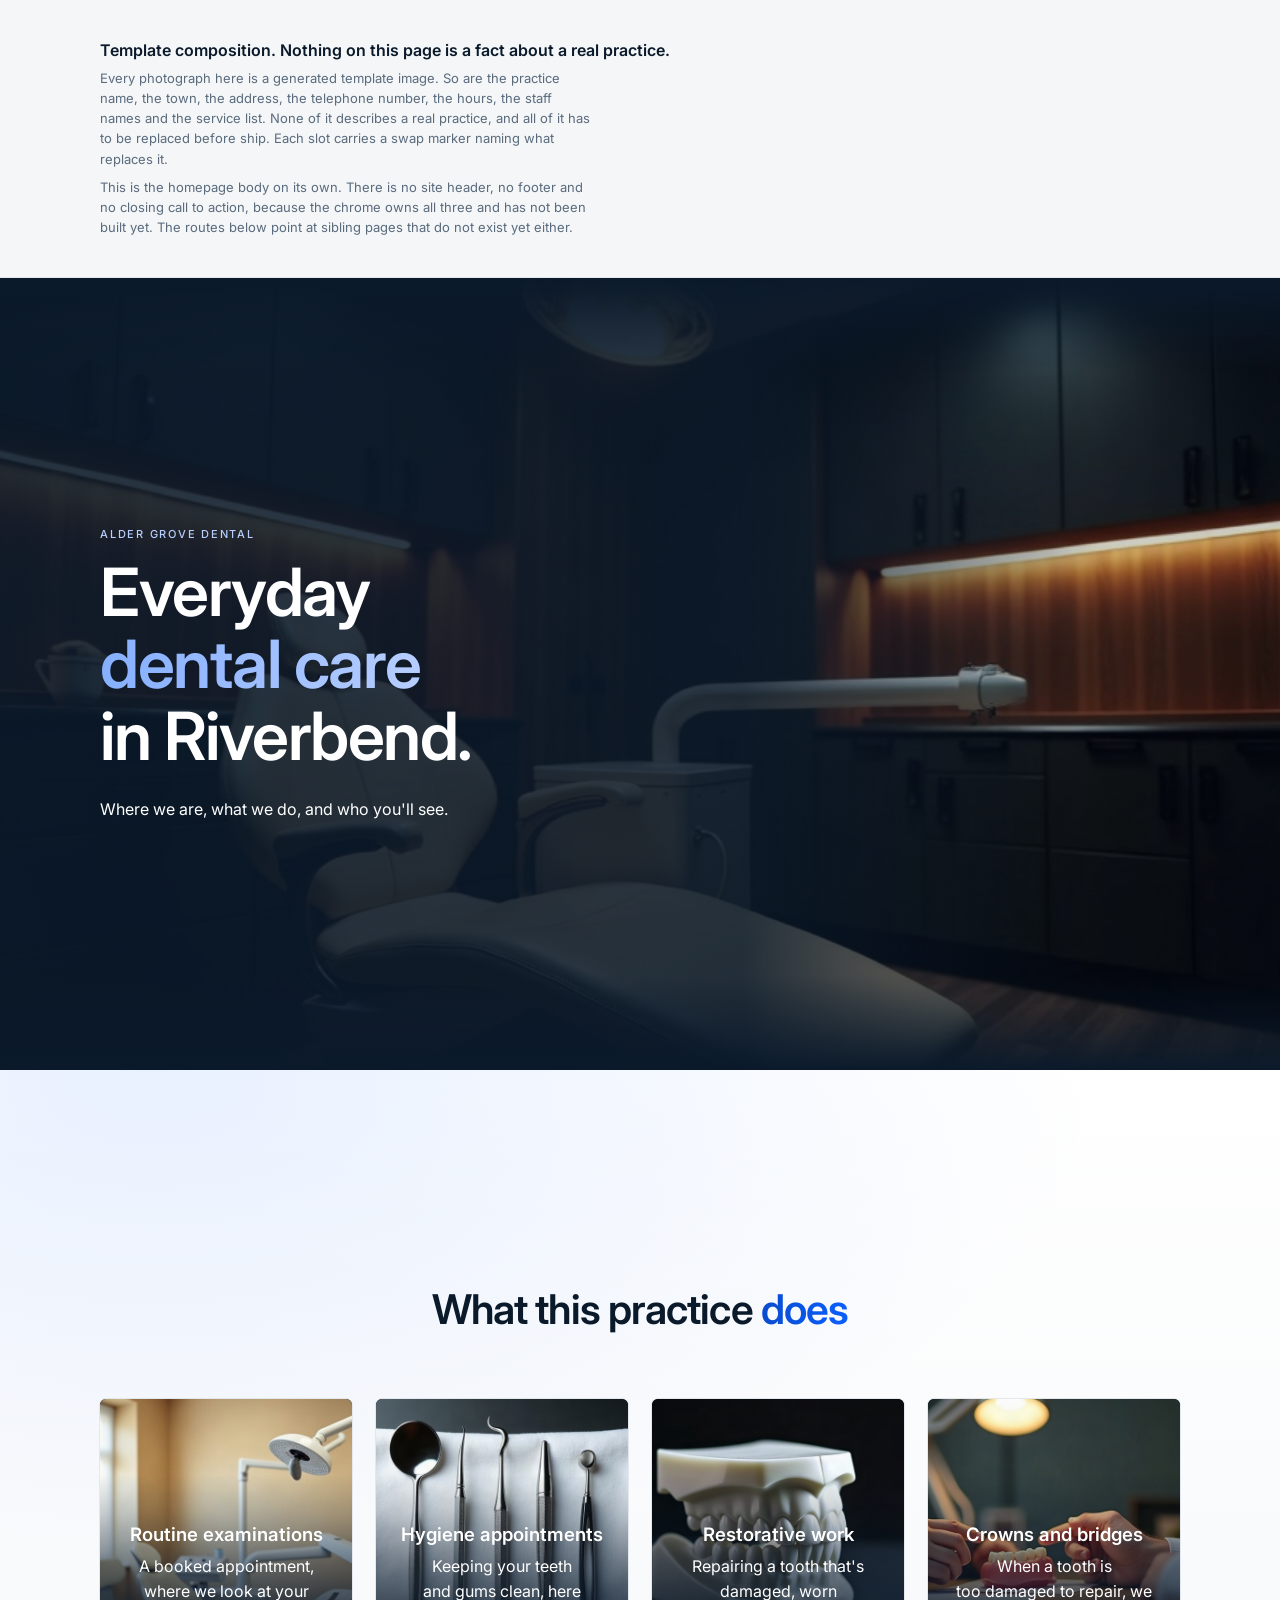
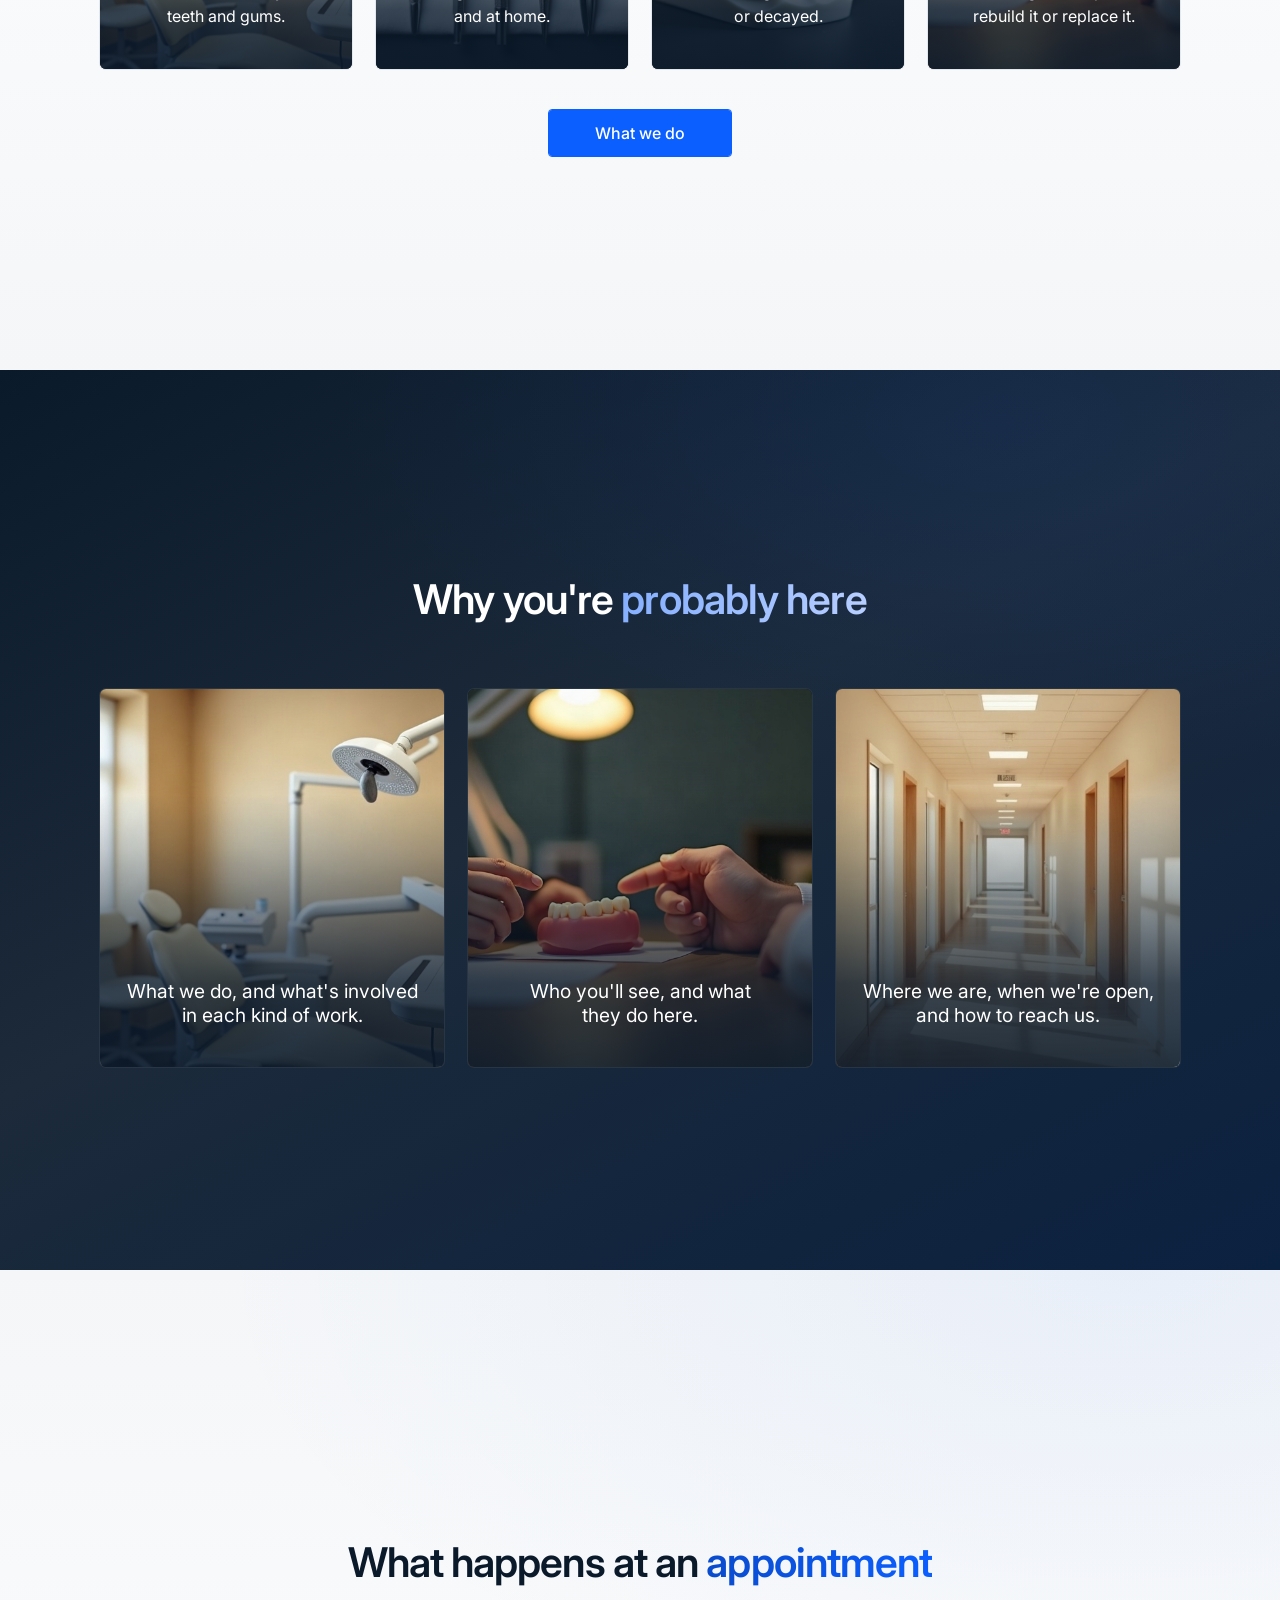
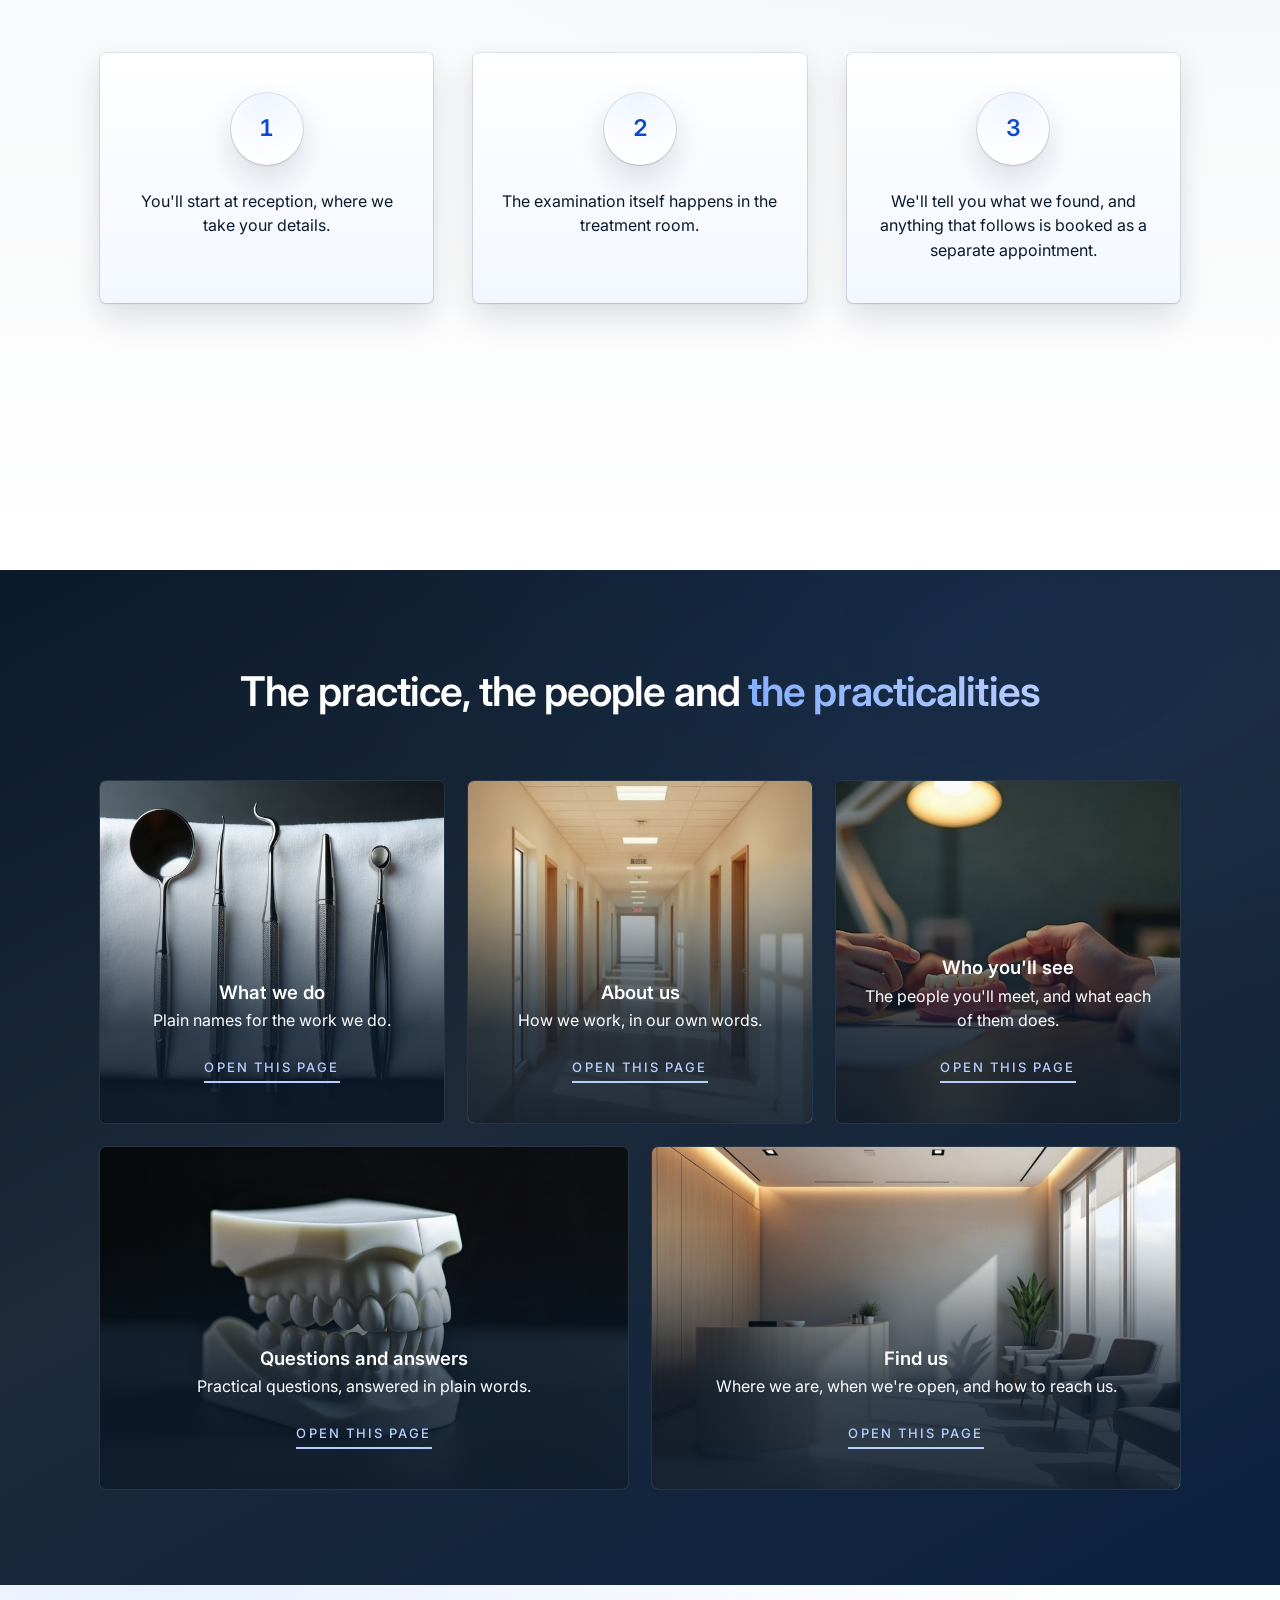
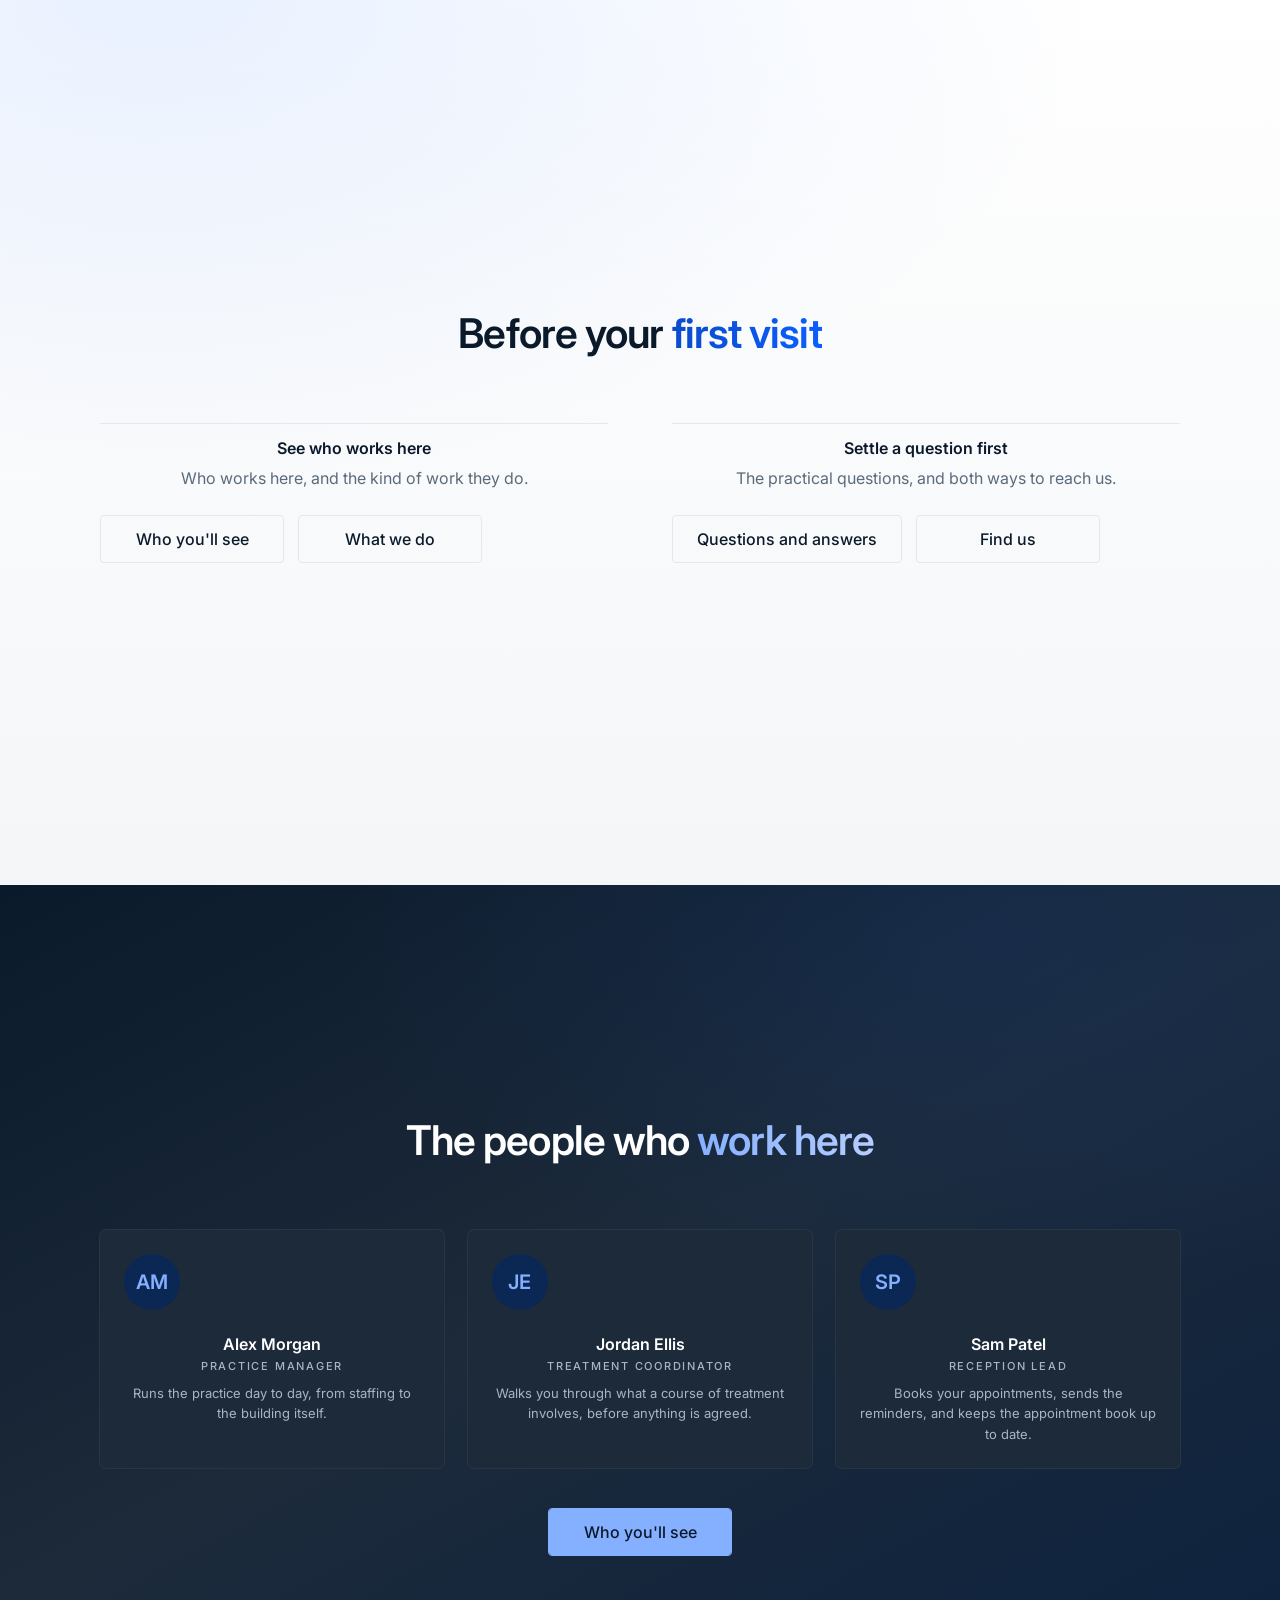
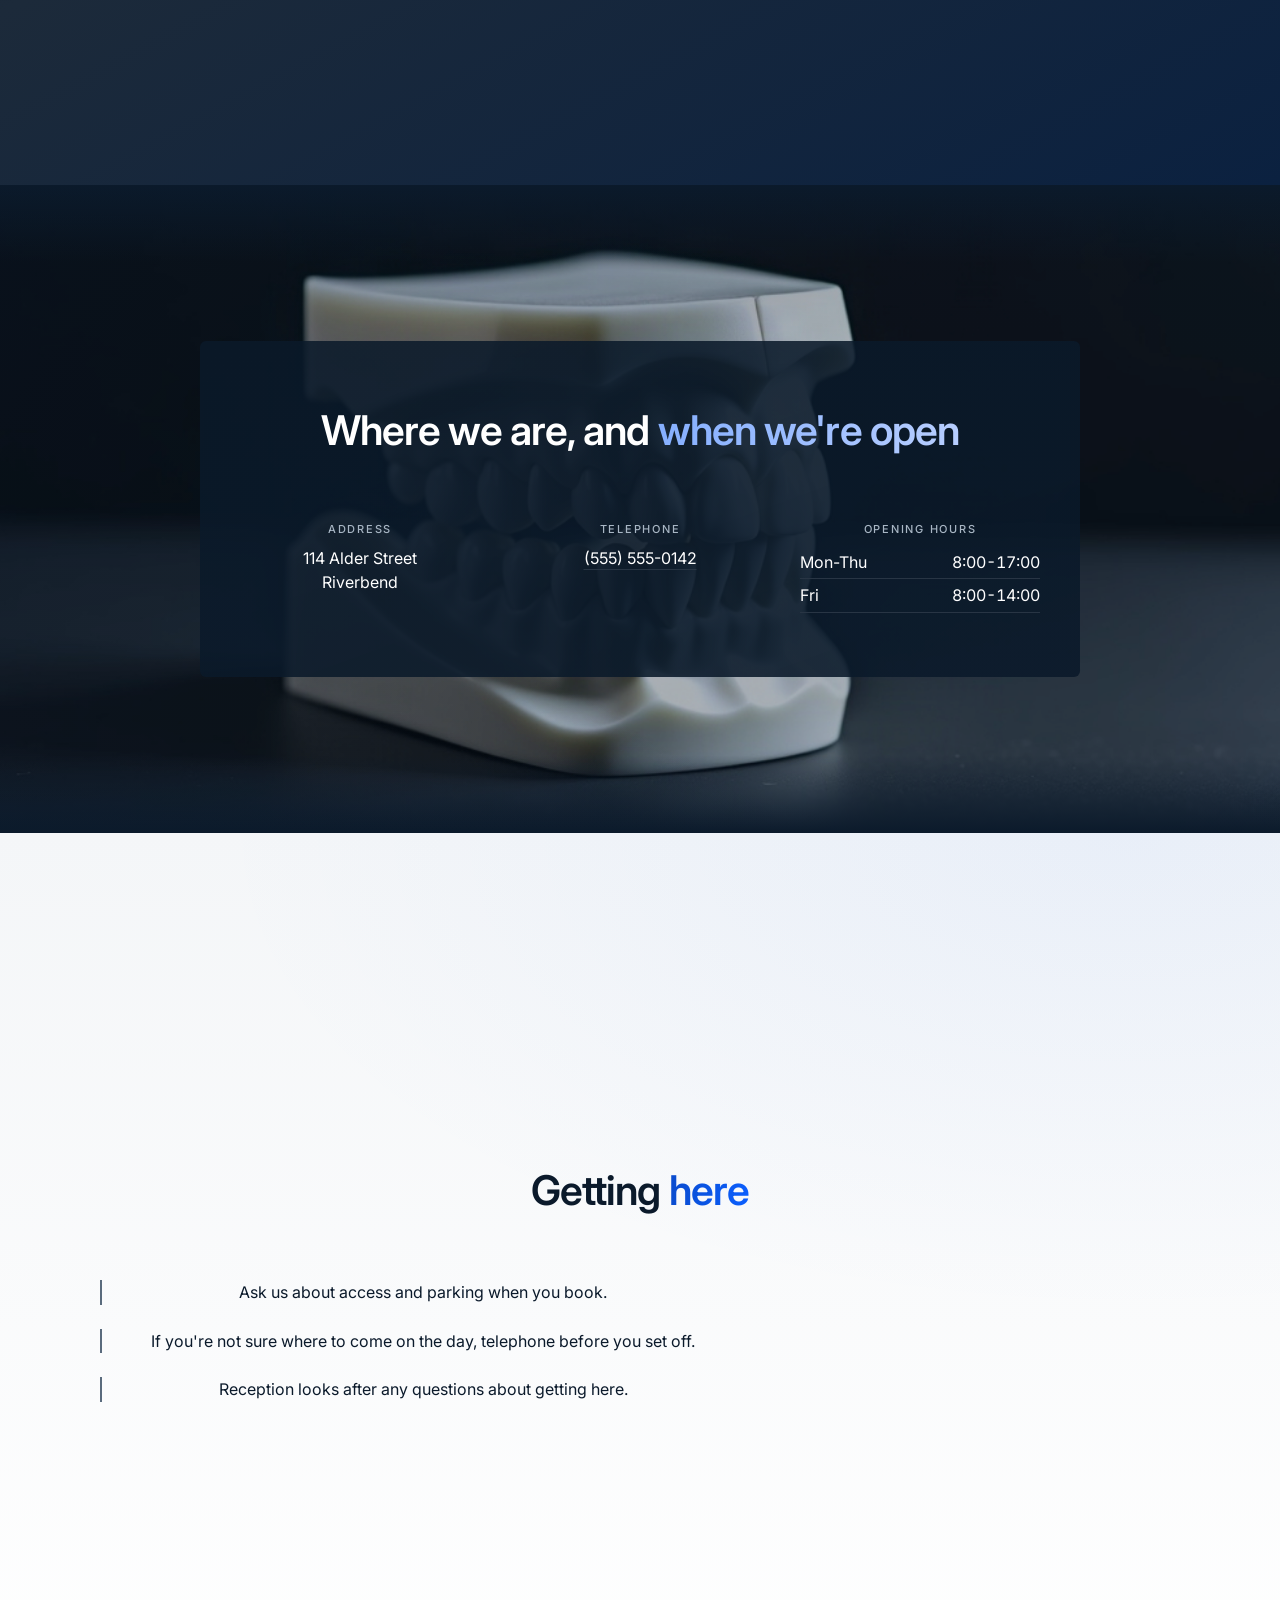
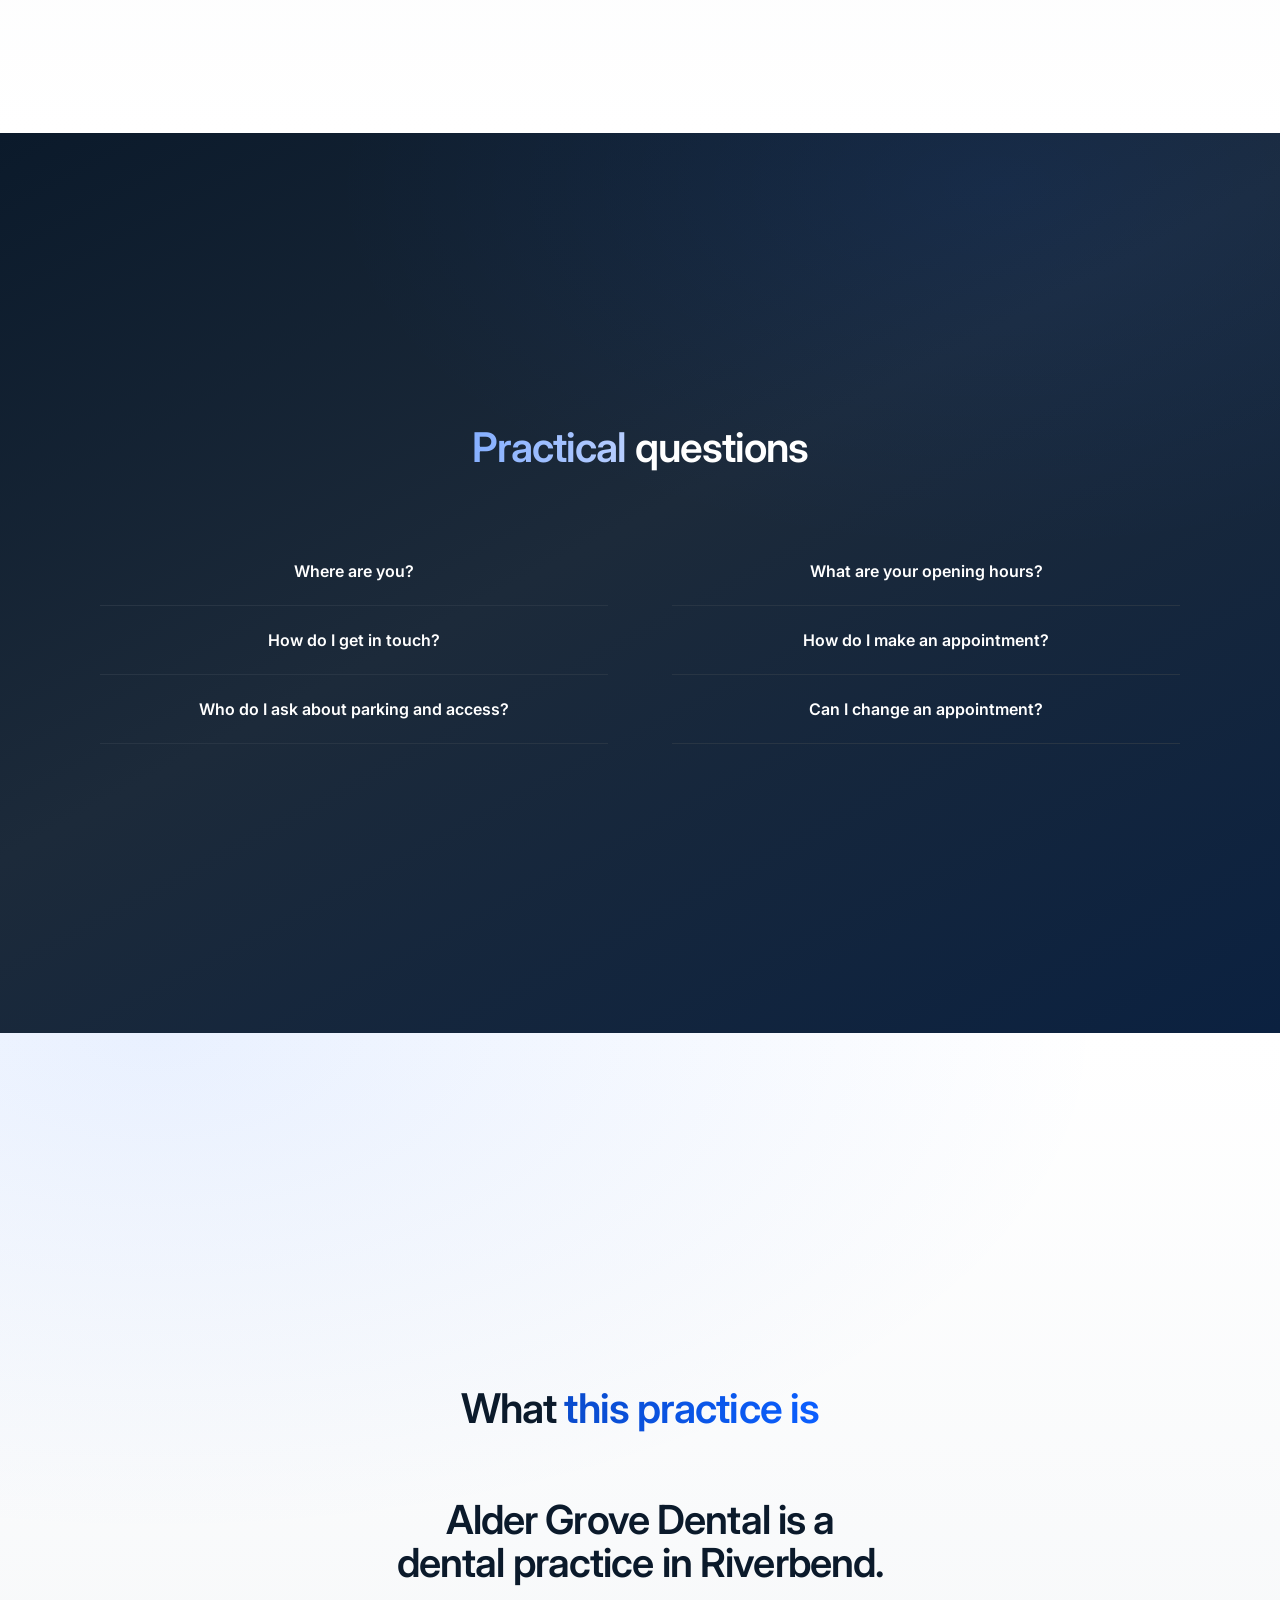
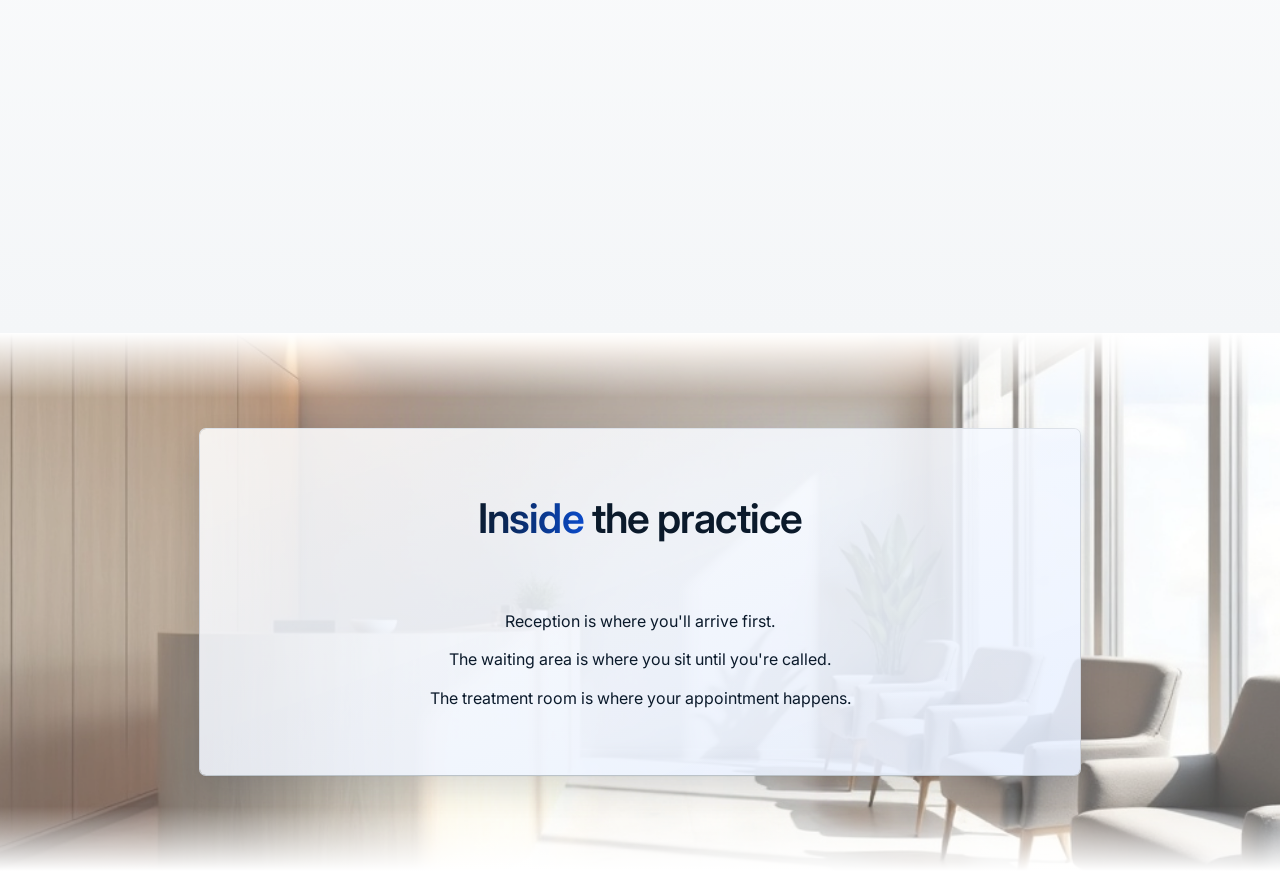
==== preview/index.html @ 62499d37 "Add a browsable preview of the six pages The repo published the method and the failures but never th" ====
<!doctype html>
<!-- ============================================================================
     SECTION 8 AMENDMENTS AUTHORISED BY THE OWNER, 2026-09-01

     The owner amended their own _handoff/visual-direction.md section 8 in writing
     on 2026-09-01, and then amended it FURTHER on the same day. SIX clauses now
     move: items 2, 3, 4, 6, 7 and 8. Each is quoted below verbatim from section 8
     as it stands on disk, followed by what the owner released and the exact limit
     of the release. Nothing here is inferred: a clause not quoted below is NOT
     amended and is enforced in this file. The second note also overrides the brand
     card's left alignment for the body sections, which is not a section 8 clause at
     all; it is recorded at ALIGNMENT below rather than smuggled into one of these.

     ITEM 2, AMENDED, AND THEN AMENDED FURTHER.
       As written: "No large display type. The largest type on the site is 44px,
       which is a heading and not a display move. Large display type is one of the
       two signature moves in the struck demo file."
       RELEASED (first note): the owner asked for an animated headline, which is a
       display move. Display type may now carry the page. LIMIT KEPT BY CHOICE: the
       locked sheet caps --ds-fs-display at 40px and this file did not raise it. The
       amendment released the PROHIBITION; the token still held the ceiling.
       AMENDED FURTHER (second note), quoted: "the owner says the headlines are too
       small and must stand out".
       THE LIMIT KEPT BY CHOICE IS THEREFORE WITHDRAWN. The ceiling this file chose
       to keep is the thing the owner is now complaining about, so keeping it would
       be answering the owner with the decision they just overruled. What moves is
       both the prohibition AND the self-imposed 40px ceiling.
       NOT YET BUILT IN THIS FILE, said plainly rather than left to be discovered.
       This pass is a COPY pass: it raises no type size, --ds-fs-display still reads
       40px, and every heading still renders at the size it did. What this pass DID
       do for the amendment is keep every heading SHORT, so that a later size raise
       does not drop a heading onto two lines. MEASURED THIS PASS, not estimated:
       the twelve headings run 12 to 47 characters, and the longest is section 5's
       "The practice, the people and the practicalities" at 47, unchanged and left
       alone deliberately. Next longest is the h1 at 34 and section 8 at 33. Section
       5 is therefore the heading that breaks the one-line rule first when the size
       goes up, and it is named here so the size raise starts by re-cutting it
       rather than by discovering it in a render.

     ITEM 3, AMENDED.
       As written: "No type set over a photograph. An image sits in its own well
       with text above or below it, never behind it."
       The owner, in writing: "it's okay that text are on top of photographs, as
       long as they are readable".
       RELEASED: type may sit over a photograph. The owner attached the condition
       and the condition is the standard this file is held to: readable. Every
       string over a photograph in this file is listed in the CONTRAST LEDGER below
       with its scrim alpha and an analytically computed worst-case ratio. The
       related sentence at section 9 imagery treatment, "No text sits over it.", is
       the same prohibition restated at the imagery section and moves with item 3.
       LIMIT: an image that is NOT a band ground still sits in its own well with
       text above or below it. Section 3 and section 2 keep the well treatment.

     ITEM 4, AMENDED IN TWO CLAUSES NOW.
       As written: "No drop shadow, no gradient, no glow, no texture, no glass.
       Depth is not part of this direction. Ground and hairline carry all
       separation."
       RELEASED (first note): the gradient clause. The owner asked for gradients.
       Gradients are used here for band grounds, for legibility scrims, for edge
       vignettes and for gradient text.
       RELEASED FURTHER (second note), quoted: "the owner asked for drop shadows
       behind white-on-white boxes and for more gradients in backgrounds". So the
       DROP SHADOW clause moves as well, and the gradient release widens from
       permission to instruction: the owner is asking for more of them, in
       backgrounds, not merely tolerating the ones already here.
       THE LIMIT ON THE DROP SHADOW RELEASE IS THE OWNER'S OWN WORDING, and it is
       kept rather than widened: "behind white-on-white boxes". A shadow earns its
       place where a light surface sits on a light surface and the hairline is
       doing all the work. It is not a licence to shadow every element on the page,
       and it is not a licence for the two clauses the owner still has not named.
       STILL NOT RELEASED AND STILL ABSENT FROM THIS FILE: glow, texture, glass.
       The owner named gradients and drop shadows. Nothing else moves. COUNTED in
       the live style block this pass, not assumed: backdrop-filter occurs as a
       DECLARATION zero times. The word occurs once inside a CSS comment, in the
       sentence that refuses the pattern specifying it, and a comment renders
       nothing.
       NOT YET BUILT IN THIS FILE. This pass is a COPY pass and adds no shadow and
       no new gradient. COUNTED, not assumed: the live style block carries exactly
       four box-shadow declarations, three of var(--ds-shadow-card) and one of
       var(--ds-shadow-lift), which the token sheet defines as hairline rings plus a
       1px ambient hair and not as drop shadows. (--ds-shadow-rest exists in the
       token sheet and is NOT used here; an earlier revision of this comment listed
       all three, which was one token more than the file spends.)
       WHICH BOXES THE OWNER'S PHRASE ACTUALLY REACHES, resolved against the
       stylesheet this pass rather than guessed, because "white-on-white boxes" is
       a description and this file has to turn it into a selector:
         .hp-service, the four service panels at section 2. Fill
         --ds-bg-surface-2 (#F4F6F8) on a .hp-ground--paper band whose fill is
         --ds-bg-surface (#FFFFFF), separated by the hairline ring of
         --ds-shadow-card. This IS a white-on-white box and it is the ONLY one on
         the page. It is the slot the release is for.
         .hp-switch (section 5) and .hp-person (section 7) also carry
         --ds-bg-surface-2 + --ds-shadow-card, and they are NOT white-on-white:
         both sit inside .surface-dark, which flips --ds-bg-surface-2 to #1C2A3A on
         a #0B1A2B ground. They are dark on dark, and a drop shadow there would be
         answering a request the owner did not make.
         .hp-step (section 4) is not a box at all. It is a row with a border-top
         hairline and no fill, so there is nothing for a shadow to sit behind.
       Naming all three families here is what stops the next pass from shadowing
       something the owner did not ask about, and from missing the one they did.
       EVERY GRADIENT IS BUILT FROM THE LOCKED TOKENS, and any shadow added under
       this release must be too. Zero colour literals are authored here. See the
       COLOUR PROVENANCE note in the stylesheet.

     ITEM 6, AMENDED.
       As written: "No icon set. No chevrons, no arrows, no line icons beside
       headings, no pictogram row. On a site with four services and six answers, an
       icon beside each is decoration that must then be maintained, and it invites a
       reader to skim a page that rewards reading."
       RELEASED (second note), quoted: "the owner asked for the timeline digits to
       sit inside icons".
       THE RELEASE IS NARROW AND THE NARROWNESS IS THE OWNER'S, NOT A HEDGE. What
       the owner named is the TIMELINE DIGITS, which on this page are the three
       numerals 1, 2 and 3 at section 4's step list (.hp-step__n). A container drawn
       around a digit is the one pictogram this file may now carry.
       NOT RELEASED: the chevron, the arrow, the line icon beside a heading and the
       pictogram row. The owner named the digits and named nothing else, and the
       clause's own reason for the rest of the ban is untouched by a numbered step:
       a digit inside a shape is not decoration a reader can skim past, it is the
       step number they are already reading.
       NOT YET BUILT IN THIS FILE. This pass is a COPY pass. The three digits still
       render as bare numerals, and the only SVG elements in this file are still the
       section seams, which are ground and not iconography.

     ITEM 7, AMENDED.
       As written: "No hover lift, no scale, no scroll reveal, no carousel, and no
       accordion that animates its own height for effect."
       RELEASED: hover lift, scale and scroll reveal. The owner asked for hover
       animations, animations between sections, an animated hero image and animated
       headline text.
       NOT RELEASED: carousel, and an accordion that animates its own height for
       effect. Neither appears in this file. Nothing in this file animates a layout
       property; every animation is on transform and opacity only.

     ITEM 8, AMENDED AND NARROWED BY THE OWNER IN THE SAME BREATH.
       As written: "No photograph of a person, generated or licensed, anywhere, and
       specifically no face on a team card. The team cards take a designed monogram
       avatar."
       RELEASED: hands, and cropped mouths.
       STILL ABSOLUTE: never a full face, never eyes. The team cards still take the
       designed monogram avatar and carry no photograph at all.
       WHAT THIS FILE ACTUALLY USES: one photograph containing hands
       (dental-hands-consult.jpg, two pairs of hands across a desk, no face and no
       eyes in frame). No cropped-mouth photograph is used, and the reason is
       recorded at the IMAGERY DECISION LEDGER below rather than left as a silent
       omission.

     ALIGNMENT. NOT A SECTION 8 CLAUSE, AND RECORDED HERE ANYWAY BECAUSE IT
     OVERRIDES THE LOCKED BRAND CARD RATHER THAN THE DIRECTION'S PROHIBITION LIST.
       What the brand card fixes: LEFT alignment. Brand card A "Instrument" is the
       locked system at ./stomatology-tokens.css, and this file has honoured it on
       every band, hero included, since it was written. There is no text-align
       declaration anywhere in the live style block except the one on .hp-btn, which
       centres a label inside a button and is not a band alignment.
       OVERRIDDEN, second note of 2026-09-01: the owner asked for every section to
       be CENTRE JUSTIFIED, EXCEPT THE HERO. So the body sections, 2 through 12,
       take centre alignment and section 1 keeps the brand card's left.
       THE EXCEPTION IS THE OWNER'S AND IT IS NOT A ROUNDING ERROR. The hero is the
       one band on the page whose text sits in a constrained zone over a photograph:
       the CONTRAST LEDGER's guarantee at C is geometric, and it depends on the text
       column starting at the gutter and never reaching 52 percent of the band. A
       centred hero would move the text zone into the ramp, which is exactly the
       measurement that guarantee is built out of. The owner excepted the hero; the
       geometry agrees with them; both facts are recorded so neither is mistaken for
       the other's reason.
       WHAT IT DOES NOT REACH. Section 8 is the second band whose copy sits over a
       photograph under the same plateau geometry. The owner's instruction says
       every section except the hero, so section 8 centres, and the C guarantee has
       to be RE-DERIVED for it rather than carried: a centred column inside a band
       whose scrim ramps away after 52 percent is not the case the ledger computed.
       That is an open item for the pass that builds this, named here rather than
       left for a render to discover.
       NOT YET BUILT IN THIS FILE. This pass is a COPY pass. Every band still reads
       left. The copy rewritten this pass was written to be short enough to centre
       without stranding a one-word last line, which is the work this pass could do
       for the override honestly.

     STILL BINDING, NOT AMENDED, ENFORCED IN THIS FILE.
     ITEM 6 USED TO BE ON THIS LIST AND IS NOT ANY MORE; it moved up to its own
     AMENDED block above, and a reader who remembers it here should read it there:
       item 1  "No teal, cyan or aqua." Every photograph used here was audited for
               teal by pixel measurement (hue 160 to 200 degrees, saturation >=
               0.15) before installation; the measured share per file is recorded at
               the IMAGERY DECISION LEDGER. Zero colour literals are authored in
               this file, so no new hue can enter through the stylesheet.
       item 5  "No pill controls and no fully rounded corners" other than the
               monogram avatar. Every control here uses --ds-r-control (4px). The
               monogram avatar uses --ds-r-pill and is the only round thing.
       item 9  no testimonial, review, star row, rating, review count, award,
               accreditation mark, certification badge, logo strip or statistic, in
               any form, at any size, and NOT behind a caption calling it an
               example. There is none. The registry slots that would normally carry
               them (data-proof at section 7, customer-proof at section 8) were
               deleted by the brief rather than emptied, and this composition
               renders what the brief put in their place.
       item 10 "No text inside any image that asserts a fact." No image here carries
               text of any kind.
       item 11 "No colour-only state on anything", and no removal of a focus ring
               under any circumstance. Every interactive state in this file changes
               a non-colour property as well as a colour (a transform, a scaled
               underline, or a translation). No rule in the stylesheet suppresses
               an outline: measured this pass, the outline-suppression declaration
               occurs ZERO times inside the live style block. (It occurs once in
               this comment, in the sentence that names it, and a comment renders
               nothing.)

     ALSO BINDING AND HONOURED HERE, from the briefs and the content bible:
       no guarantee and no risk reversal; no premises assertion (no floor, no
       entrance direction, no lift, no ramp, no parking, no distance); NO closing
       CTA band in the body, because the chrome owns the single site-wide one and
       the chrome does not exist yet; the children's dentistry category claim stays
       HELD; and NO before-and-after imagery of any kind.
     ============================================================================ -->
<html lang="en">
<head>
<meta charset="utf-8">
<meta name="viewport" content="width=device-width, initial-scale=1">
<title>Alder Grove Dental homepage composition (Low Light)</title>

<!-- ============================================================================
     WHAT THIS FILE IS

     The HOMEPAGE composition for client-sites/stomatology, in the owner-picked
     FEEL direction C "Low Light". It is written at _design/feel-specimen.html
     because that is the only path the stylesheet gate's FEEL carve-out accepts: the
     carve-out requires the <slug>-tokens.css link ONLY, since <slug>-structural.css
     does not exist yet and its write is held until FEEL is stamped. A sibling
     directory deadlocks (the gate then also demands the structural sheet).

     It carries NO site header, NO footer and NO closing CTA band. The chrome owns
     all three and has not been built.

     COPY PROVENANCE. Every rendered string comes from
     _handoff/briefs/index.md, in that brief's own section order:
       hero . services-preview . differentiator-narrative . inclusion-value .
       capability-switcher . routing-band . team-preview . location-and-hours .
       compare-teaser . pricing-teaser . stance-line . practice-view
     Twelve counted sections, which is the T-HOME bespoke floor the brief writes to.
     No string here was invented, and no service, headline or fact was minted. The
     one class of string this file authors is image ALT text where the installed
     photograph is not the subject the brief's alt describes; every such case is
     named, with the brief's owed string quoted, at the IMAGERY DECISION LEDGER.

     THE WARMTH PASS OF 2026-09-01, AND WHAT IT DID AND DID NOT CHANGE ABOVE.
     The owner: "make the overall writing and copy less robotic, right now it seems
     so monotone. I would like it friendly and professional, honest and trustworthy
     but warm." COUNTED, not estimated: TWENTY-SEVEN distinct rendered strings were
     RE-WORDED this pass, at TWENTY-EIGHT rendered positions, because "Where we are,
     when we're open, and how to reach us." renders twice (section 3 row 3 and
     section 5 panel 5, one string under two markers). The sentence two paragraphs
     up still holds and is the whole discipline of the rewrite: NO
     FACT WAS ADDED. Not a service, not a capability, not a timeframe, not a
     reassurance, not a promise. Every re-worded string says the same thing its
     brief line said, in the words a person would use to say it: "you" rather than
     the passive, contractions where a person would contract, the concrete rather
     than the abstract, and sentence lengths that vary, because monotone is a
     rhythm problem before it is a vocabulary one.
     WHAT WAS DELIBERATELY LEFT ALONE, and it is a long list on purpose. The hero
     line and the standfirst (brief fixes them literally and argues at length that
     the hero line must not be re-minted). The stance line (it is the brand-held
     verbatim's only carrier in visible prose and verify-copy-fidelity asserts it).
     The four service NAMES (a template menu chosen to reproduce neither of the
     owner's two unresolved menus; a name is a fact). The three staff names and the
     three roles. Every Class L link label, which _spec/CANONICAL-LINK-LABELS.md
     owns and admits no variant of. Both flow LABELS at section 6, which that same
     file's section 4 records as byte-stable. The six question strings at section
     10, which mirror briefs/faq.md section 3 under shared marker names and whose
     going stale is a documented past failure of this build. The three field labels
     at section 8, shared with briefs/contact.md section 2 under shared marker
     names. Every address, telephone, hours and identity value. And all seven image
     ALT strings: three render verbatim from the brief and four describe a
     photograph, and warmth in an alt attribute is editorialising a picture.
     ONE THING THE OWNER'S OWN GUIDANCE ASKED FOR AND THIS PASS REFUSED. A line
     saying the reader does not need to decide anything on the day would be warm and
     would read as true. It is not entailed by section 4's step 3, which says only
     that anything following is booked as a separate appointment; a reader may still
     be asked to book. It is a new promise about conduct, sitting on a step that
     already carries OWNER-CONFIRM as an unverified conduct promise. Refused, and
     refused in writing so the refusal is reviewable.
     THREE OF THE REWRITTEN STRING FAMILIES ARE SHARED CARRIERS AND THIS PAGE IS
     NOT THEIR ONLY RENDER. The four service lines are byte-identical with
     briefs/services.md section 3; the three staff lines are byte-identical with
     briefs/team.md section 1. One string under one marker rendered in two places is
     ONE string, so the same rewrite must land on those pages or the pages will
     disagree, which is the defect the shared marker family exists to prevent. This
     is an open item, not a solved one, and it is the first thing to do next.

     THE LOCKED SYSTEM is ./stomatology-tokens.css (brand card A "Instrument",
     owner-picked 2026-08-28, BRAND-CARD stamped approved in _approvals.json).

     DESIGN SYSTEM CONSULTED (.claude/design-system-unified, the v4 unified tree).
     Each entry below was OPENED and read in this pass before it was cited, and each
     band carries its own adjacent pick ledger:
       libraries   _MODERN-WOW-SPEC (sections 1 depth, 2 motion, 3 texture,
                   4 typographic finesse, 5 colour and light, and section A "SVG
                   shape dividers between sections", the entry that calls the shape
                   divider "the single biggest signature touch")
                   _MODERN-DESIGN-PATTERN-LIBRARY (hero archetypes and variety)
                   _RESPONSIVE-PATTERN-LIBRARY (the breakpoint ladder)
       menus       HERO-COMPOSITIONS . SECTION-COMPONENTS . CARD-VARIATIONS .
                   DIVIDER-PATTERNS . MOTION-PATTERNS . SURFACE-PATTERNS .
                   COLOR-THEORY-PRESETS . TYPOGRAPHY-PAIRINGS
       blueprint   composition-medical-health (section 2 hero pattern B1
                   "full-bleed media + light scrim"; section 4 note 4, which names
                   the arc divider as "the vertical's defining seam (the medical
                   exception in section 0.5's 'dividers are opt-in')"; section 4
                   note 8 on tinted washes reading premium rather than gimmicky in
                   this vertical)
     ============================================================================ -->

<!-- ============================================================================
     IMAGERY DECISION LEDGER

     SEVEN photographs are used, all from Code/client-sites/stomatology/assets/, all
     1024x576 (measured from the JPEG SOF marker this pass, not assumed). Their
     measured teal share (hue 160 to 200 degrees, saturation >= 0.15) is in brackets.

       dental-hero-operatory.jpg    (0.5%)  section 1, band ground
       dental-instruments-tray.jpg  (5.0%)  section 2, well
       dental-chair-detail.jpg      (2.8%)  section 3 row 1, well
       dental-hands-consult.jpg     (1.0%)  section 3 row 2, well
       dental-clinic-warm.jpg       (0.0%)  section 3 row 3, well
       dental-model-teeth.jpg       (1.6%)  section 8, band ground
       dental-clinic-reception.jpg  (0.0%)  section 12, band ground

     THREE INSTALLED FILES ARE DELIBERATELY NOT USED, and the reason is a standing
     rule the owner did NOT amend rather than a preference:
       dental-teeth-macro.jpg     healthy teeth and gums in macro. This is INTRAORAL.
       dental-smile-detail.jpg    a smile cropped to mouth and lower face.
       dental-action-hands.jpg    gloved hands working with an instrument over a
                                  draped patient. This DEPICTS A PROCEDURE.
     visual-direction.md section 9 carries, as an absolute constraint "released by
     nothing in this document": "No clinical, intraoral, treatment or before-and-after
     imagery." and "No image depicts a procedure being performed, which would claim a
     capability the template service names were written not to claim." The owner's
     2026-09-01 amendment released the PERSON rule at item 8 (hands and cropped
     mouths). It did not touch section 9's clinical rule, and a release of one rule
     is not a release of another. dental-smile-detail.jpg is additionally refused as
     the "after" half of a before-and-after, which the standing instruction holds
     absolutely. All three files remain on disk for the owner to overrule.

     ALT TEXT: WHERE IT IS THE BRIEF'S STRING AND WHERE IT IS NOT.
     The brief fixes an alt string per image slot. Those strings were written on
     2026-08-26 against the PREVIOUS template photograph set. A new dental set was
     installed on 2026-09-01. Where the installed photograph IS the subject the
     brief describes, the brief's string renders verbatim. Where it is NOT, an alt
     describing the actual photograph is written to the brief's own alt RULE
     (describe the photograph; claim nothing about this practice; name no service,
     person, role, count, figure or currency; do not caption), and the brief's owed
     string is quoted inside that slot's own swap marker so the grep that finds the
     slot also finds the string it owes. Three alts render VERBATIM. Three are
     build-written. One slot is minted by this build. The full reconciliation:

       swap:image-hero               BUILD-WRITTEN  (owed: a reception desk)
       swap:image-services-preview   VERBATIM
       swap:image-differentiator-1   VERBATIM
       swap:image-differentiator-2   BUILD-WRITTEN  (owed: a telephone and a book)
       swap:image-differentiator-3   BUILD-WRITTEN  (owed: a doorway)
       swap:image-team-preview       VERBATIM       (the empty string, see section 7)
       swap:image-final-cta          BUILD-WRITTEN  (owed: a waiting area)
       swap:image-location-and-hours MINTED BY THIS BUILD, not in the brief's seven

     THE MINTED SLOT IS DECLARED RATHER THAN SLIPPED IN. The brief declares seven
     image slots. This composition renders a background photograph on section 8 to
     satisfy the owner's requirement that all four ground treatments appear, and
     that photograph needs a marker so a swapper can find it. Its name is
     swap:image-location-and-hours. It is an EIGHTH name against the brief's seven
     and the derived swap index must be reconciled to 8 before this page ships. That
     is a real, open item, recorded here and repeated in the label strip.
     ============================================================================ -->

<!-- ============================================================================
     CONTRAST LEDGER. Every string that sits over a photograph, with its scrim and
     its worst-case ratio computed ANALYTICALLY this pass (WCAG 2.x relative
     luminance, sRGB compositing, out = a*over + (1-a)*under).

     THE FLOOR IS CONSTRUCTED, NOT SAMPLED, and that is the point. For ink over a
     photograph the worst possible backdrop pixel is PURE WHITE, because no pixel is
     brighter than white. For paper over a photograph the worst possible backdrop
     pixel is PURE BLACK. So every figure below holds for ANY photograph, at ANY
     crop, at ANY viewport, and it survives the hero's ken-burns drift without
     re-measurement, because the drift changes which pixels are in frame and the
     floor does not depend on which pixels are in frame.

     A. DARK BANDS OVER A PHOTOGRAPH (sections 1 and 8).
        Scrim: --ds-primary-deep (the locked ink #0B1A2B, the one ink role that
        .surface-dark does NOT flip) at alpha .86 across the whole text zone,
        easing to .34 in the open zone where NO text is permitted to sit.
        Composited worst-case ground: rgb(45.2, 58.1, 72.7).
          eyebrow            --ds-accent-light  #B7CEFF    7.32:1   AAA
          h1 / h2            --ds-ink           #FFFFFF   11.58:1   AAA
          gradient keyword   lightest stop      #B7CEFF    7.32:1   AAA
          gradient keyword   DARKEST stop       #85AFFF    5.28:1   AA
          standfirst / body  --ds-ink           #FFFFFF   11.58:1   AAA
          field labels       --ds-ink-soft      #A8B6C4    5.60:1   AA
          telephone link     --ds-ink           #FFFFFF   11.58:1   AAA
        The gradient keyword is the only run that does not clear AAA. It clears AA
        at 5.28:1 and it is 30 to 40px display type, so 4.5:1 is the threshold that
        applies to it and 3:1 would have been enough. Stated plainly rather than
        rounded up.

     B. LIGHT BAND OVER A PHOTOGRAPH (section 12).
        Scrim: --ds-bg-surface (the locked page ground #FFFFFF) at alpha .82 across
        the whole text zone, easing to .24 in the open zone where NO text sits.
        Composited worst-case ground: rgb(209.1, 209.1, 209.1).
          h2                 --ds-ink           #0B1A2B   11.50:1   AAA
          gradient keyword   DARKEST stop       #0B1A2B   11.50:1   AAA
          gradient keyword   lightest stop      #0A4BCC    4.76:1   AA
          the three lines    --ds-ink           #0B1A2B   11.50:1   AAA
        --ds-ink-soft (#5A6B7D) returns 3.59:1 against this ground and is therefore
        BANNED on this band. It is not used there. That single figure is why the
        light photographic band sets its body copy in full ink and not in the muted
        ink every other light band uses.
        THESE FIGURES ARE THE SECOND SET. The first pass used .88 / .55, which
        floored the ink at 13.34:1 and the keyword at 5.52:1 but ERASED the
        photograph: rendered and measured, the backdrop under this band's copy came
        back rgb(255,255,255). A ground treatment that cannot be seen is not a
        ground treatment, so the scrim was opened until the room reads and the
        floors were recomputed rather than carried forward. Both numbers moved and
        both are reported.

     C. THE GEOMETRY THAT MAKES THE PLATEAU A GUARANTEE RATHER THAN A HOPE.
        The scrim holds a FLAT plateau from 0% to 52% of the band, then falls away.
        The text zone is capped BY CONSTRUCTION at 52%: padding-left is the shared
        gutter and the text column is max-width min(600px, 44vw). Worst case across
        the whole ladder is 769px viewport (gutter 48 + 44vw = 386px = 50.2%) and
        1025px (gutter 64 + 44vw = 515px = 50.2%). The text never reaches 52%, so
        the alpha under every string is exactly .86 on a dark band, or .82 on the
        light one, never a ramped value that would have to be sampled per string.
        BELOW 768px the text must use the full width, so the ramp is DROPPED and the
        scrim becomes the flat plateau across the entire band. The guarantee stops
        being geometric there and becomes total: every pixel of the band carries the
        plateau alpha, so the worst-case figures above cover the whole frame.
        A vertical edge vignette takes both photographic bands to pure ink (or pure
        paper) at the top and bottom 12%, which only ADDS scrim and therefore only
        RAISES every figure above. No figure here depends on it.

     D. SOLID GROUNDS, for completeness (no photograph, so these are exact, not
        floors). Computed this pass from the locked sheet:
          #0B1A2B on #FFFFFF 17.55  |  #5A6B7D on #FFFFFF  5.48  |  #0A4BCC on #FFFFFF 7.26
          #0B1A2B on #F4F6F8 16.20  |  #5A6B7D on #F4F6F8  5.06  |  #0B5FFF on #F4F6F8 4.73
          #FFFFFF on #0B1A2B 17.55  |  #A8B6C4 on #0B1A2B  8.48  |  #85AFFF on #0B1A2B 8.00
          #FFFFFF on #1C2A3A 14.57  |  #A8B6C4 on #1C2A3A  7.04  |  #85AFFF on #1C2A3A 6.64
        The dark gradient grounds run #0B1A2B to #1C2A3A to #0B2140, so #1C2A3A is
        the lightest ground stop and the #1C2A3A row above is their worst case.
        BUTTONS. Light surface: #FFFFFF on --ds-accent #0B5FFF = 5.13:1, hover
        #FFFFFF on --ds-accent-deep #0A4BCC = 7.26:1. Dark surface: #0B1A2B on
        --ds-accent #85AFFF = 8.00:1, hover #0B1A2B on --ds-accent-light #B7CEFF =
        11.10:1. The dark-surface hover deliberately does NOT use --ds-accent-deep,
        which the dark flip sets to #0B5FFF and which returns 3.42:1 against ink.
        That one measurement is the reason the hover is declared twice.
     ============================================================================ -->

<!-- ============================================================================
     GROUND TREATMENT LEDGER, and the measurement the owner asked for.

     "There must be a BALANCE OF DARK AND LIGHT SECTIONS, with background images and
     gradients and without." All four treatments appear and they alternate:

       band                          ground treatment                     polarity
       label strip                   light, plain                         LIGHT
       1  hero                       DARK + background PHOTOGRAPH         dark
       2  services-preview           light, plain (page surface)          LIGHT
       3  differentiator-narrative   DARK + GRADIENT, no photograph       dark
       4  inclusion-value            light, plain (band surface)          LIGHT
       5  capability-switcher        DARK + GRADIENT, no photograph       dark
       6  routing-band               light, plain (page surface)          LIGHT
       7  team-preview               DARK + GRADIENT, no photograph       dark
       8  location-and-hours         DARK + background PHOTOGRAPH         dark
       9  compare-teaser             light, plain (band surface)          LIGHT
       10 pricing-teaser             DARK + GRADIENT, no photograph       dark
       11 stance-line                light, plain (page surface)          LIGHT
       12 practice-view              LIGHT + background PHOTOGRAPH        LIGHT

     TWO ADJACENCIES ARE DELIBERATE AND ARE NOT A LAPSE IN THE ALTERNATION.
     Bands 7 and 8 are both dark, but they are different treatments: the gradient
     deepens INTO a photograph rather than releasing to light, which makes it the
     darkest run on the page and makes the release at band 9 land harder. Bands 11
     and 12 are both light for the mirror reason: the page resolves out of plain
     paper into daylight rather than switching polarity one last time.

     THE MEASUREMENT, taken from the rendered page rather than counted off this
     table. Method: render at 1440 wide, scroll the whole document so every reveal
     has fired AND SETTLED, PIN the hero ken-burns to a named frame, take a
     full-page screenshot, and compute the mean WCAG relative luminance of every 1px
     row from 180 sampled columns. A row is DEEP DARK below 0.15.

       rendered page   1440 x 7099 css px, 7099 rows measured
       DEEP DARK rows  3474 = 48.9 pct   at the drift START (scale 1.04)
       DEEP DARK rows  3474 = 48.9 pct   at the drift MID   (scale 1.085)
       DEEP DARK rows  3474 = 48.9 pct   at the drift END   (scale 1.13)
       dark-ish rows   50.1 pct (< 0.30) | light rows 42.7 pct (>= 0.55)

     48.9 pct, against the owner's 45 to 55 pct window, direction C's measured 69.8
     pct and a 27.0 pct light baseline. INSIDE the window at every frame of the
     animation.

     TWO THINGS ABOUT THIS NUMBER ARE WORTH KEEPING, because both were mistakes
     first. (1) THE MEASUREMENT HAS TO BE PINNED. Measured with the ken-burns
     RUNNING, the figure wandered between 43.5 and 49.0 pct across runs of an
     unchanged file, because the screenshot caught the hero at an arbitrary phase
     and because a reveal still mid-transition leaves white text unpainted on a dark
     band. A number that moves when the file does not is not a measurement. Pinning
     the drift and waiting for the reveals to settle makes it repeat exactly.
     (2) THE FIRST COMPOSITION MISSED. Pinned properly it measured 43.5 pct, which
     is BELOW the window, and that was found by measuring rather than by assuming
     the band count was enough. It was corrected by composition and not by a fudge:
     the hero and the location band were given more presence, the services well
     cropped from 2:1 to 21:9, and the light photographic band's floor came down.
     The band SEQUENCE above did not change.
     ============================================================================ -->

<!-- ============================================================================
     LOAD ORDER. MEASURED, NOT ASSUMED. Headless chromium, local HTTP, three warmed
     trials per width, median reported.

     Before this line existed, the hero photograph's byte stream opened at 41ms at
     1440 and 31ms at 390, behind BOTH stylesheets, even though the hero IS the
     measured LCP element at both widths (largest-contentful-paint entry named
     dental-hero-operatory.jpg, 217516px, at 420ms desktop / 440ms mobile). The
     preload scanner reads this link before it reaches the two stylesheet links
     below, so the LCP byte stream opens at the first opportunity instead of third.

     It is a MIRROR of the <img> in section 1, not a second image slot. The two
     hrefs are the same file and MUST be changed together: a swapper that changes
     the photograph and forgets this line turns the preload into a wasted download
     of a file the page no longer shows, which is a performance REGRESSION rather
     than a broken picture, so it will not announce itself.
     swap:image-hero  PRELOAD MIRROR, no new slot
     ============================================================================ -->
<link rel="preload" as="image" href="../assets/dental-hero-operatory.jpg" fetchpriority="high">

<link rel="stylesheet" href="stomatology-tokens.css">
<link rel="preconnect" href="https://fonts.googleapis.com">
<link rel="preconnect" href="https://fonts.gstatic.com" crossorigin>
<link rel="stylesheet" href="https://fonts.googleapis.com/css2?family=Inter:wght@400;500;600&display=swap">

<style>
/* ============================================================================
   COLOUR PROVENANCE. ZERO colour literals are authored in this file. Every colour
   is var(--ds-*) from ./stomatology-tokens.css, which is the only file in this
   concept that carries a hex value. The gradients the owner asked for are built
   FROM those tokens and introduce no new hue, which is how item 1 (no teal, cyan or
   aqua) survives an amendment that permits gradients.

   The two scrims are the only DERIVED values, and they are derived with color-mix()
   from tokens rather than written as rgba literals:
     --hp-ink-*   from var(--ds-primary-deep), the locked ink #0B1A2B. .surface-dark
                  does NOT redeclare --ds-primary-deep, so this stays ink on both
                  polarities and no dark-flip surprise is possible.
     --hp-paper-* from var(--ds-bg-surface). This IS flipped by .surface-dark, which
                  is exactly why it is resolved once here at :root, where it is
                  #FFFFFF, and used only on a band that is not .surface-dark.
   ============================================================================ */
:root{
  /* ---- the ONE grid: one max width, one gutter, down the whole page ---------
     pick: _MODERN-WOW-SPEC section 6 "Layout sophistication" | considered:
     a per-band width, a per-band gutter | why: the owner asked for neat
     alignments, and the only way to guarantee an optical left edge that holds
     down thirteen bands is to let exactly one wrapper and exactly one gutter
     exist. --ds-container-max is the locked 1080px and is not overridden here. */
  --hp-gutter: calc(var(--ds-space-xl) + var(--ds-space-md));   /* 88px */
  --hp-py:     calc(var(--ds-space-2xl) + var(--ds-space-md));  /* 120px */

  /* ---- STRAIGHT EDGES. The curved seam is GONE by owner instruction, and so is the
     token that sized it. "make the section edges STRAIGHT, i dont like it curved."
     There is no --hp-seam-h any more because there is no seam any more: the markup and
     the CSS were DELETED rather than hidden, so nothing can switch back on. Every band
     boundary is now a flat horizontal edge between two grounds. ---------------- */

  /* ---- the scrims, derived from the locked tokens -------------------------- */
  --hp-ink-plateau:   color-mix(in srgb, var(--ds-primary-deep) 86%, transparent);
  --hp-ink-open:      color-mix(in srgb, var(--ds-primary-deep) 20%, transparent);
  /* the flat veil the two CENTRE-JUSTIFIED photographic bands use instead of a
     horizontal ramp. A ramp guarantees contrast only for a text column pinned to the
     gutter; a centred column moves into the ramp, so those two bands carry a LIGHT
     flat veil and put their copy on a PLATE that owns its own scrim. */
  --hp-ink-veil:      color-mix(in srgb, var(--ds-primary-deep) 34%, transparent);
  --hp-paper-veil:    color-mix(in srgb, var(--ds-bg-surface)   30%, transparent);
  /* the PLATE scrims (flat, so the floor holds at every pixel of the plate) */
  --hp-ink-plate:     color-mix(in srgb, var(--ds-primary-deep) 86%, transparent);
  --hp-paper-plate:   color-mix(in srgb, var(--ds-bg-surface)   86%, transparent);
  /* the CARD scrims. Flat across the WHOLE card, so the worst-case figure in the
     CONTRAST LEDGER holds under any string at any card height, then a bottom-weighted
     gradient on top of it that only ever ADDS ink. */
  --hp-ink-card:      color-mix(in srgb, var(--ds-primary-deep) 86%, transparent);
  --hp-ink-find:      color-mix(in srgb, var(--ds-primary-deep) 84%, transparent);
  --hp-ink-route:     color-mix(in srgb, var(--ds-primary-deep) 82%, transparent);
  --hp-ink-lift:      color-mix(in srgb, var(--ds-primary-deep) 34%, transparent);
  /* the hero's radial vignette: ink at the frame edge, NOTHING at the focal point */
  --hp-ink-mid:       color-mix(in srgb, var(--ds-primary-deep) 22%, transparent);
  --hp-ink-deep:      color-mix(in srgb, var(--ds-primary-deep) 46%, transparent);
  /* the accent washes the light grounds are built from (item 9, more gradients) */
  --hp-wash-a:        color-mix(in srgb, var(--ds-primary) 5%,  transparent);
  --hp-wash-b:        color-mix(in srgb, var(--ds-primary) 9%,  transparent);

  /* ---- THE DROP SHADOW, released by the owner's second note and built from the
     LOCKED INK, never from a new colour. Two drop layers plus the brand card's
     hairline ring, in that order: a tight KEY that reads as contact, a wide soft
     AMBIENT that reads as air, and the ring that keeps the card's edge crisp on a
     ground it barely differs from. --ds-shadow-rest is the locked ring token. */
  --hp-sh-key:  color-mix(in srgb, var(--ds-primary-deep) 10%, transparent);
  --hp-sh-amb:  color-mix(in srgb, var(--ds-primary-deep) 14%, transparent);
  --hp-shadow-box:    0 1px 2px var(--hp-sh-key), 0 14px 32px var(--hp-sh-amb), var(--ds-shadow-rest);
  --hp-shadow-box-hi: 0 2px 6px var(--hp-sh-key), 0 26px 54px var(--hp-sh-amb), var(--ds-shadow-rest);

  /* ---- THE TYPE STEP, RAISED. Item 2's amendment released the prohibition and the
     second note withdrew the 40px ceiling this file had kept BY CHOICE ("the owner
     says the headlines are too small and must stand out"). The locked sheet is NOT
     edited and NOT shadowed: --ds-fs-display and --ds-fs-h2 still read exactly what
     stomatology-tokens.css says. These are NEW page-local steps derived from them,
     so the lock stays readable and the override is visible in one place. ------- */
  --hp-fs-display: clamp(42px, 5.2vw, 72px);   /* was --ds-fs-display clamp(30,4.2vw,40) */
  --hp-fs-h2:      clamp(30px, 3.2vw, 44px);   /* was --ds-fs-h2      clamp(19,2.2vw,23) */
  --hp-fs-h3:      clamp(18px, 1.45vw, 21px);  /* was --ds-fs-h3      16px               */
  --hp-fs-stance:  clamp(30px, 3.4vw, 46px);
  --hp-fs-boxline: clamp(17px, 1.5vw, 22px);
  --hp-fs-digit:   clamp(20px, 1.8vw, 26px);
  /* The paper plateau was 88 percent and the open zone 55 percent in the first
     pass. Rendered and looked at, that smothered the photograph: the measured
     backdrop under section 12's copy came back rgb(255,255,255), i.e. the
     photograph had been erased where it was supposed to be a ground. Reduced to
     82 / 24, which still floors the ink at 11.50:1 and the gradient keyword's
     worst stop at 4.76:1 against a PURE BLACK pixel, and lets the room show. */
  --hp-paper-plateau: color-mix(in srgb, var(--ds-bg-surface) 82%, transparent);
  --hp-paper-open:    color-mix(in srgb, var(--ds-bg-surface) 24%, transparent);

  /* ---- motion ------------------------------------------------------------- */
  --hp-dur-reveal: 620ms;
  --hp-dur-rise:   760ms;
  --hp-dur-draw:   1100ms;   /* the timeline rail drawing itself between the steps */
  --hp-stagger:    90ms;
  --hp-i: 0;                 /* stagger index; set per element inline */
}

*,*::before,*::after{ box-sizing:border-box; }
html{ -webkit-text-size-adjust:100%; scroll-behavior:smooth; }
body{
  margin:0;
  background-color:var(--ds-bg-surface);
  color:var(--ds-ink);
  font-family:var(--ds-font-body);
  font-size:var(--ds-fs-body);
  line-height:var(--ds-lh-body);
  font-weight:var(--ds-weight-body);
  overflow-x:hidden;
}
img{ max-width:100%; }

/* ============================================================================
   THE BAND SPINE. A band is a positioning shell; its GROUND is a child. The seam
   is a SIBLING of the ground, deliberately OUTSIDE any .surface-dark scope, so a
   seam filled with the NEXT band's colour resolves that colour at :root and is
   never flipped by the band it is leaving. That one structural decision is what
   lets a single fill class mean the same colour on a dark band and a light one.
   ============================================================================ */
.hp-band{ position:relative; width:100%; }
.hp-ground{ position:relative; width:100%; }
/* THE LIGHT GROUNDS ARE GRADIENTS NOW. The owner: "add some GRADIENTS in the
   backgrounds, still too flat", and the second note widened the item 4 release from
   permission to instruction ("more gradients in backgrounds"). Both light grounds
   take a two-layer build: a RADIAL accent wash that gives the band a direction of
   light, over a LINEAR paper-to-band-surface fall that keeps the ground reading as
   paper rather than as a tint. Every stop is a locked token or a color-mix of one
   (--hp-wash-a / --hp-wash-b are var(--ds-primary) at 5 and 9 percent), so no new
   hue enters and item 1's no-teal absolute cannot be touched by any of it.
   The two light grounds wash from OPPOSITE sides so that a run of light bands does
   not read as the same band repeated. */
.hp-ground--paper{
  background-color:var(--ds-bg-surface);
  background-image:
    radial-gradient(120% 90% at 12% 0%, var(--hp-wash-b) 0%, transparent 62%),
    linear-gradient(180deg, var(--ds-bg-surface) 0%, var(--ds-bg-surface-2) 100%);
}
.hp-ground--paper2{
  background-color:var(--ds-bg-surface-2);
  background-image:
    radial-gradient(120% 90% at 88% 0%, var(--hp-wash-a) 0%, transparent 60%),
    linear-gradient(180deg, var(--ds-bg-surface-2) 0%, var(--ds-bg-surface) 100%);
}

/* pick: SURFACE-PATTERNS.md #26 (None / pure-spacing) for the band interior +
   COLOR-THEORY-PRESETS.md #11 for the ground family | considered: SURFACE-PATTERNS.md
   #27 hairline-full-width, SURFACE-PATTERNS.md #29 motif-divider | why: the interior
   of a band needs no rule when the SEAM already carries the transition, and a
   hairline plus a curve at the same boundary is two devices doing one job. The
   beauty reason: a gradient ground that moves from the locked ink through the
   locked band surface to the locked warm dark gives the dark bands a direction of
   light, so a run of four dark bands reads as one room lit from one side rather
   than as four black rectangles stacked. */
.hp-ground--grad{
  background-color:var(--ds-bg-surface);
  background-image:
    radial-gradient(90% 70% at 78% 6%, var(--hp-wash-b) 0%, transparent 58%),
    linear-gradient(152deg,
      var(--ds-bg-surface)   0%,
      var(--ds-bg-surface-2) 46%,
      var(--ds-bg-warm)     100%);
}

.hp-wrap{
  position:relative;
  z-index:3;
  max-width:var(--ds-container-max);
  margin:0 auto;
  padding:var(--hp-py) 0;
}
.hp-band{ padding-left:var(--hp-gutter); padding-right:var(--hp-gutter); }
/* The ground breaks OUT of the band's gutter so a background photograph reaches both edges.
   width:auto is load-bearing here and must not be changed back to 100%: a percentage width
   resolves against the band's CONTENT box, which is already inset by the gutter, so the negative
   margins shift the element without ever widening it and the photograph falls short of the right
   edge by two gutters. Measured before this fix at 1440: the ground rendered 1312px wide inside a
   1440px band, leaving a pale strip down the right of the hero. */
.hp-ground{ width:auto; margin-left:calc(var(--hp-gutter) * -1); margin-right:calc(var(--hp-gutter) * -1); padding-left:var(--hp-gutter); padding-right:var(--hp-gutter); }

/* ============================================================================
   THE SEAM IS GONE. STRAIGHT EDGES, BY OWNER INSTRUCTION.
   The owner, verbatim: "make the section edges STRAIGHT, i dont like it curved."
   WITHDRAWN pick: DIVIDER-PATTERNS.md #2 (Wave smooth, single curve). It was the
   right pick under the owner's PREVIOUS instruction ("a bit CURVY/FLOWY rather
   than just being straight") and it is the wrong one now. The instruction that
   chose it has been replaced by its opposite, so the pick is replaced rather than
   argued with.
   NEW pick: DIVIDER-PATTERNS.md #1 (Hard edge, no divider) | considered:
   DIVIDER-PATTERNS.md #4 (slant 45deg), DIVIDER-PATTERNS.md #2 (the withdrawn
   wave) | why: #4 is still a SHAPED boundary and the owner asked for straight; #2
   is the thing being removed. #1 is the entry that IS a flat horizontal boundary
   between two grounds.
   DELETED, NOT HIDDEN. The eleven <svg class="hp-seam"> elements were removed from
   the markup and the .hp-seam / .hp-seam--bottom / .hp-seam--top / .hp-seam__path /
   .hp-fill--* rules are removed from this sheet, together with the --hp-seam-h
   token and its 768px override. MEASURED after the change, not assumed: "<svg"
   occurs ZERO times in this file, because the seams were the only SVG elements in
   it. Nothing is display:none, nothing is opacity:0, and no rule remains that could
   turn a curve back on.
   WHAT CARRIES THE BOUNDARY NOW: the ground change itself. Each band paints its own
   ground and the next paints a different one, so the boundary IS the colour step,
   flat and horizontal. _MODERN-WOW-SPEC section A calls the shape divider "the
   single biggest signature touch"; that touch is withdrawn here by instruction, and
   the depth the same section asks for is carried instead by the released drop
   shadow, the gradient grounds and the photographic card material.
   ============================================================================ */

/* ============================================================================
   FULL-VIEWPORT BANDS, AND THE FLOOR UNDER THEM.
   The owner: "make sure EVERY SECTION PERFECTLY MATCHES THE HEIGHT OF THE DESKTOP,
   so if you need to make some boxes with texts and headlines bigger, go on."
   min-height, never height, so a band whose content is taller than the viewport
   still grows instead of clipping; and svh, never vh, so a mobile browser's
   collapsing chrome cannot make a band jump mid-scroll.
   THE 900px FLOOR IS THE CRITICAL HALF OF THIS RULE. At 390 wide a 100svh band
   holding three lines is most of a screen of nothing, which is the opposite of what
   the owner asked for. Below 900px every band takes its NATURAL height and keeps
   the padding ladder's vertical rhythm. The rule is written as min-width:900px so
   that below the floor it simply DOES NOT EXIST, rather than existing and being
   undone by a later override that a future edit could drop.
   ============================================================================ */
@media (min-width:900px){
  .hp-band > .hp-ground{
    min-height:100vh;          /* the fallback for an engine without svh */
    min-height:100svh;         /* the value that actually applies */
    display:flex;
    flex-direction:column;
    justify-content:center;    /* content vertically centred, per the owner */
  }
  .hp-band > .hp-ground > .hp-wrap{ width:100%; }
}

/* ============================================================================
   CENTRE JUSTIFICATION, EXCEPT THE HERO.
   The owner: "let us make each section CENTRE JUSTIFIED, EXCEPT for the hero
   section text." This OVERRIDES the locked brand card's left alignment for bands 2
   through 12 and leaves band 1 alone. The exception lives in the SELECTOR
   (:not(.hp-band--hero)) rather than being applied band by band, so a band added
   later cannot quietly miss it and the hero cannot quietly acquire it.
   Every constrained block inside a centred band also needs its own auto margins, or
   a max-width column stays glued to the left inside a centred parent and the band
   reads half-centred. They are listed once, here.
   ============================================================================ */
.hp-band:not(.hp-band--hero) .hp-wrap{ text-align:center; }
.hp-band:not(.hp-band--hero) .hp-h2,
.hp-band:not(.hp-band--hero) .hp-lead,
.hp-band:not(.hp-band--hero) .hp-stance,
.hp-band:not(.hp-band--hero) .hp-closing__line,
.hp-band:not(.hp-band--hero) .hp-find__line,
.hp-band:not(.hp-band--hero) .hp-step__line{ margin-left:auto; margin-right:auto; }
.hp-band:not(.hp-band--hero) .hp-btnrow{ justify-content:center; }

/* ============================================================================
   PHOTOGRAPHIC GROUND. Amended item 3 lives here.
   pick: HERO-COMPOSITIONS.md #5 (Full-bleed image + overlay text) | considered:
   HERO-COMPOSITIONS.md #1 split-text-left, HERO-COMPOSITIONS.md #7 floating cards
   over the image | why: the owner asked for background images and for text over
   them, and #5 is the entry that IS that: "background image fills 100vw x 80-100vh.
   Text overlay (eyebrow + headline + sub + CTA) positioned bottom-left or center",
   with a key CSS hook that names "gradient overlay for text legibility" and an edge
   case that names the exact hazard this build has: "mobile photo composition
   matters, use object-position ... to keep the subject in frame". The blueprint
   picks the same shape for this vertical: composition-medical-health section 2
   lists "B1 full-bleed media + light scrim" as the hero pattern for a clinic.
   #1 carries its own overuse warning in the menu ("Pattern A in 4 of 5 first
   demos") and its portrait half is unavailable here anyway, because item 8 permits
   hands and never a face. #7 is refused twice over: the cards it specifies carry
   stats and testimonial snippets, which item 9 bans outright and not even behind a
   caption, and it specifies backdrop-filter glass, which item 4 still bans.
   Fit to purpose: a reader settling questions needs a hero quiet enough to read.
   The beauty reason: dental-hero-operatory.jpg is one warm amber pool of light in a
   walnut-dark room, so pushing the type into the dark side and letting the lamp
   burn through the far side of the scrim gives the band a real light source instead
   of a flat tint. That is the depth _MODERN-WOW-SPEC section 5 asks for.
   ============================================================================ */
.hp-ground--photo{ isolation:isolate; overflow:hidden; }
/* contain:paint states what this box already IS. It is position:absolute with
   inset:0 and overflow:hidden, so it is already the containing block for its three
   absolutely positioned children and already clips them; declaring the containment
   changes no geometry and no pixel, it only lets the engine skip the subtree while
   painting the rest of a 7099px document. Proved by a full-page pixel diff at 1440
   and 390: 0 differing pixels. */
.hp-photo{ position:absolute; inset:0; z-index:0; overflow:hidden; contain:paint; }
.hp-photo__img{
  position:absolute; inset:0;
  display:block; width:100%; height:100%;
  object-fit:cover;
  object-position:50% 44%;
  transform:scale(1.04);
}
/* will-change USED to sit here, on every .hp-photo__img. It was wrong and it cost
   real memory: three full-bleed photographs matched this rule, at 1505x828,
   1498x674 and 1498x487 CSS px at 1440, and every one of them was promoted to its
   own permanent compositor layer. Only ONE of the three animates. will-change now
   sits with the hp-drift animation, on the hero rule alone; see the MOTION block.
   The other two are composited on demand like any other element, which is what a
   static photograph should be. */
.hp-photo__scrim{ position:absolute; inset:0; z-index:1; display:block; }
.hp-photo__edge{ position:absolute; inset:0; z-index:2; display:block; pointer-events:none; }

/* THE HERO RAMP. The plateau now runs to 58 percent, not 52, and the correction is
   a MEASURED FIX rather than a taste change. The previous ledger derived the text
   zone's right edge from the GUTTER (48 + 44vw = 50.2 percent) and forgot that
   .hp-wrap is max-width 1080 and CENTRED, so above 1080 + 2 gutters the text column
   starts at the wrap's left edge, not at the gutter. Re-derived across the whole
   ladder this pass: worst case is 1440 wide, where the wrap starts at 180px and a
   600px text column ends at 780px = 54.2 percent, which was 2.2 points INSIDE the
   old ramp. Every string in the hero was therefore sitting on a slightly ramped
   alpha and the ledger said it was not. Plateau 58 percent restores the guarantee
   with 3.8 points of margin. Full working at CONTRAST LEDGER section C. */
.hp-ground--ink .hp-photo__scrim{
  background-image:linear-gradient(90deg,
    var(--hp-ink-plateau)  0%,
    var(--hp-ink-plateau) 58%,
    var(--hp-ink-open)    86%,
    var(--hp-ink-open)   100%);
}
/* THE FOCAL VIGNETTE. The owner: "make the HERO bg image MORE EYE CATCHING, and
   there should be a FOCAL POINT ON THE RIGHT SIDE. currently there is too much
   blank space." Two layers, both built from the locked ink and introducing no hue:
   a RADIAL that is fully transparent over the lamp's pool of light at 78/60 and
   closes to ink at the frame edge, and the vertical top/bottom edge vignette that
   was already here. The radial darkens the left BEHIND THE TYPE and lets the right
   glow, which is the composition the owner described.
   IT CANNOT LOWER A CONTRAST FIGURE. Everything it paints is ink at a positive
   alpha over ink already at the plateau, so every ratio in the CONTRAST LEDGER is a
   floor that this layer only raises. The ledger's figures are quoted WITHOUT it. */
.hp-ground--ink .hp-photo__edge{
  background-image:
    radial-gradient(118% 124% at 78% 60%,
      transparent          0%,
      transparent         30%,
      var(--hp-ink-mid)   68%,
      var(--hp-ink-deep) 100%),
    linear-gradient(180deg,
      var(--ds-primary-deep) 0%,
      transparent           12%,
      transparent           88%,
      var(--ds-primary-deep) 100%);
}
/* THE TWO CENTRE-JUSTIFIED PHOTOGRAPHIC BANDS (8 and 12) DROP THE RAMP ENTIRELY.
   A horizontal ramp guarantees contrast for a column pinned to the left gutter. The
   owner centred every band except the hero, and a centred column sits in the middle
   of the band, which is where a left-to-right ramp is mid-fall. Rather than widen
   the plateau until it covers the whole band (which erases the photograph, the
   failure this file already recorded once at 88 percent paper), these two bands take
   a LIGHT flat veil so the room reads, and their copy sits on a PLATE that carries
   its own flat scrim. The guarantee moves from geometry to the plate, where it is
   total: every pixel of the plate carries the plate's alpha. */
.hp-ground--ink.hp-ground--veil .hp-photo__scrim{
  background-image:none;
  background-color:var(--hp-ink-veil);
}
.hp-ground--paperphoto .hp-photo__scrim{
  background-image:linear-gradient(90deg,
    var(--hp-paper-plateau)  0%,
    var(--hp-paper-plateau) 58%,
    var(--hp-paper-open)    86%,
    var(--hp-paper-open)   100%);
}
.hp-ground--paperphoto.hp-ground--paperveil .hp-photo__scrim{
  background-image:none;
  background-color:var(--hp-paper-veil);
}
.hp-ground--paperphoto .hp-photo__edge{
  background-image:linear-gradient(180deg,
    var(--ds-bg-surface) 0%,
    transparent         12%,
    transparent         88%,
    var(--ds-bg-surface) 100%);
}
.hp-ground--photo .hp-wrap{ max-width:var(--ds-container-max); }
.hp-textzone{ max-width:min(600px, 44vw); }

/* ============================================================================
   THE HERO'S FOCAL CROP. MEASURED, NOT EYEBALLED.
   dental-hero-operatory.jpg was measured this pass on a 16x10 luminance grid
   (Rec.709 luma, every 4th pixel, 65664 samples). The warm pool's brightness
   centroid, weighted by (luma - 90) squared so only the lit region counts, sits at
   x = 0.444, y = 0.601 of the image. The lamp head itself reads 200 at x = 0.47,
   y = 0.05 and the pool under it runs cols 4 to 9, rows 5 to 9.
   THE PROBLEM THIS SOLVES. At 1440 the hero frame is wider in aspect than the
   photograph, so object-fit:cover fills the frame by WIDTH and there is no
   horizontal overflow at all: object-position's X component was a no-op, and the
   pool sat at 44 percent, dead centre, with the right third empty. That is exactly
   the "too much blank space" the owner is looking at.
   THE CONSTRUCTION. The layer is made 170 percent of the frame's width and anchored
   at the left edge, so the visible window shows the LEFT 59 percent of the image and
   image-x f lands at frame-x f * 1.7. The measured centroid 0.444 therefore lands at
   0.755 of the frame: inside the right third, and inside the open zone of the ramp,
   where the scrim has fallen to roughly 0.45 alpha and the pool reads as light
   rather than as a darker rectangle. The lamp head at 0.47 lands at 0.80.
   Vertically the wide box overflows by 478px at 1440x900, so object-position's Y
   component now does real work: 58 percent places the measured centroid at 0.61 of
   the frame height.
   BELOW 900px the 170 percent trick is DROPPED. There is no left column and no right
   third on a phone, so the layer returns to 100 percent and the Y anchor alone keeps
   the pool in frame.
   ============================================================================ */
.hp-band--hero .hp-photo__img{ object-position:46% 62%; }
@media (min-width:900px){
  .hp-band--hero .hp-photo__img{
    width:170%;
    object-position:44% 58%;
  }
}

/* BAND HEIGHTS ARE A MEASURED SETTING, NOT A GUESS. The owner asked for 45 to 55
   pct of page rows to read deep dark. The first composition measured 43.5 pct with
   the ken-burns pinned, which is BELOW the window, so the two photographic dark
   bands were given more presence and the two largest light blocks were trimmed:
   the hero and the location band grew, the services well cropped from 2:1 to 21:9,
   and the light photographic band's floor came down. Every one of those is a
   composition decision that also happens to move the number; none of them is a
   number pushed for its own sake. The figure was re-measured after the change and
   is recorded at the GROUND TREATMENT LEDGER in the head. */
/* Below the 900px full-viewport floor these are the band floors that still apply.
   Above it the 100svh rule owns every band's height and these are simply smaller
   than it, so they never fight it. The hero no longer anchors its copy to the
   BOTTOM of the band: the owner asked for every section's content to be vertically
   centred, and the hero's copy is now balanced against a focal point on the right
   rather than sitting under it. */
.hp-band--hero .hp-ground{ min-height:clamp(620px, 88vh, 880px); display:flex; flex-direction:column; justify-content:center; }
.hp-band--hero .hp-wrap{ width:100%; }
.hp-band--photoband .hp-ground{ display:flex; flex-direction:column; justify-content:center; }
.hp-band--photoband .hp-ground--ink{ min-height:clamp(560px, 72vh, 760px); }
.hp-band--photoband .hp-ground--paperphoto{ min-height:clamp(460px, 56vh, 620px); }
.hp-band--photoband .hp-wrap{ width:100%; }

/* ============================================================================
   TYPE. TYPOGRAPHY-PAIRINGS.md #1 (Inter with Inter, one family), which is the
   catalogue entry the locked direction lands on and which the token sheet already
   records. Hierarchy is bought with size, weight, tracking and measure, never with
   a paler ink over a photograph.
   ============================================================================ */
.hp-eyebrow{
  margin:0 0 var(--ds-space-sm);
  font-size:var(--ds-fs-eyebrow);
  letter-spacing:var(--ds-track-eyebrow);
  text-transform:uppercase;
  font-weight:500;
  color:var(--ds-accent-ink);
}
.hp-ground--ink .hp-eyebrow{ color:var(--ds-accent-light); }
/* ---- THE CUT OF WORDS. A STANDING RULE, NOT A ONE-OFF. -----------------------
   The owner: "be mindful of the CUT OF WORDS. place words with the same contexts in
   the same line, avoid awkward cuts like I've always said."
   THREE INSTRUMENTS, AND THEY DO DIFFERENT JOBS. They are listed here once and used
   everywhere, so a heading added later inherits the rule rather than needing it
   remembered.
     1. text-wrap:balance on EVERY heading. The browser evens the line lengths
        across a heading's whole block, which is what stops a five-word heading
        breaking after word four and leaving one word alone on line two. It is
        limited by spec to short blocks, which is exactly what a heading is.
     2. text-wrap:pretty on body copy. Same family, different target: it works the
        LAST lines of a paragraph and is what removes the single-word orphan.
     3. A non-breaking bind for pairs neither of the above can protect, because
        balance and pretty choose WHERE to break, and some pairs must have NO break
        available at all. Two mechanisms, chosen by what the string is:
          - &nbsp; where this page OWNS the string (the headings, the eyebrow, the
            address, the telephone, the affordance label).
          - .hp-nb, a nowrap span, where the string is a SHARED CARRIER that another
            page renders byte-for-byte (the four service lines, the three staff
            lines). A span changes the markup and leaves the TEXT bytes identical,
            so the sibling pages still match; an &nbsp; would silently desynchronise
            them, which is the defect the shared-marker family exists to prevent.
   The heading line counts this produced were MEASURED at 1440, 1024, 768 and 390,
   not estimated; the table is in the head comment. */
.hp-h1,
.hp-h2,
.hp-h3,
.hp-stance,
.hp-service__name,
.hp-route__label,
.hp-flow__label,
.hp-person__name,
.hp-q{ text-wrap:balance; }
.hp-lead,
.hp-find__line,
.hp-step__line,
.hp-service__line,
.hp-route__line,
.hp-flow__line,
.hp-person__line,
.hp-note,
.hp-closing__line,
.hp-label__note{ text-wrap:pretty; }
/* the nowrap bind. .hp-nb wraps an inseparable pair inside a shared-carrier string;
   the data atoms below can never be split at all. */
.hp-nb{ white-space:nowrap; }
.hp-tel,
.hp-hours__day,
.hp-hours__time,
.hp-street{ white-space:nowrap; }
/* the gradient keyword is a PHRASE. Splitting it across a line break cuts the
   gradient in half and reads as two different colours, so it never wraps. Every
   keyword in this file is short enough to hold on one line at every step of the
   ladder, which was checked at 390 as well as at 1440. */
.hp-key{ white-space:nowrap; }

.hp-h1{
  margin:0 0 var(--ds-space-md);
  font-family:var(--ds-font-display);
  font-size:var(--hp-fs-display);
  line-height:var(--ds-lh-display);
  letter-spacing:var(--ds-track-display);
  font-weight:var(--ds-weight-display);
  color:var(--ds-ink-heading);
  max-width:none;
}
.hp-h2{
  margin:0 0 var(--ds-space-md);
  font-family:var(--ds-font-display);
  font-size:var(--hp-fs-h2);
  line-height:var(--ds-lh-head);
  letter-spacing:var(--ds-track-display);
  font-weight:var(--ds-weight-head);
  color:var(--ds-ink-heading);
  /* THE ch CAP IS GONE, and its removal is half of the owner's one-line rule.
     A 22ch cap on a 44px heading forces a second line at about 970px of available
     width even when the band is 1080 wide and the heading would have fitted. The
     cap was doing the breaking, not the text. The wrap's own 1080 max-width is the
     measure now, and text-wrap:balance shapes whatever still has to break. */
  max-width:none;
}
.hp-h3{
  margin:0 0 var(--ds-space-2xs);
  font-family:var(--ds-font-display);
  font-size:var(--hp-fs-h3);
  line-height:var(--ds-lh-head);
  font-weight:var(--ds-weight-head);
  color:var(--ds-ink-heading);
}
.hp-lead{
  margin:0;
  max-width:var(--ds-measure);
  font-size:var(--ds-fs-body);
  line-height:var(--ds-lh-body);
  color:var(--ds-ink);
}
.hp-fine{
  margin:0;
  font-size:var(--ds-fs-fine);
  line-height:var(--ds-lh-body);
  color:var(--ds-ink-soft);
}
.hp-head{ margin:0 0 var(--ds-space-xl); }

/* ---- GRADIENT KEYWORD ------------------------------------------------------
   The owner asked for the important phrase in every headline to carry a gradient.
   background-clip:text HAS NO COMPUTABLE CONTRAST, so this is built in two layers:
   the BASE rule paints a SOLID -webkit-text-fill-color that a contrast checker can
   read and that survives any browser without background-clip:text, and only inside
   @supports is the fill made transparent so the gradient shows. The gradient's
   worst stop is measured against its ground in the CONTRAST LEDGER above; on the
   dark flip the gradient deliberately does NOT reach for --ds-accent-deep, which
   the flip sets to #0B5FFF and which returns 3.42:1 on ink. A keyword nobody can
   read is a defect, not a flourish. */
.hp-key{
  color:var(--ds-accent-ink);
  -webkit-text-fill-color:var(--ds-accent-ink);
  background-image:linear-gradient(96deg, var(--ds-accent-deep) 0%, var(--ds-accent) 100%);
  -webkit-background-clip:text;
  background-clip:text;
}
.surface-dark .hp-key{
  color:var(--ds-accent);
  -webkit-text-fill-color:var(--ds-accent);
  background-image:linear-gradient(96deg, var(--ds-accent) 0%, var(--ds-accent-light) 100%);
}
.hp-ground--paperphoto .hp-key{
  color:var(--ds-accent-deep);
  -webkit-text-fill-color:var(--ds-accent-deep);
  background-image:linear-gradient(96deg, var(--ds-ink) 0%, var(--ds-accent-deep) 100%);
}
/* THE @supports BLOCK MUST MATCH THE SPECIFICITY OF EVERY BASE RULE ABOVE.
   Measured defect, found by rendering rather than by reading: with only a bare
   `.hp-key` selector here (specificity 0,1,0) the two SCOPED base rules above
   (`.surface-dark .hp-key` and `.hp-ground--paperphoto .hp-key`, both 0,2,0) won
   the cascade and kept their SOLID fallback fill, so seven of the twelve headline
   keywords rendered as a flat colour and the gradient the owner asked for never
   appeared on any dark band. The scoped selectors are repeated here so each
   override matches the weight of the rule it is overriding. */
@supports ((-webkit-background-clip:text) or (background-clip:text)){
  .hp-key{ -webkit-text-fill-color:transparent; }
  .surface-dark .hp-key{ -webkit-text-fill-color:transparent; }
  .hp-ground--paperphoto .hp-key{ -webkit-text-fill-color:transparent; }
}

/* ============================================================================
   THE BUTTON. ONE component. One radius (--ds-r-control, the locked 4px), one
   height, one horizontal padding, one shared min-width. The two variants differ in
   COLOUR ONLY: --solid paints the accent, --quiet paints nothing and borrows the
   hairline. Geometry is declared once on .hp-btn and never touched again.
   pick: MOTION-PATTERNS.md #2 (Color-shift) | considered: MOTION-PATTERNS.md #1
   (None, luxury silence), MOTION-PATTERNS.md #3 (Underline-grow editorial CTA) |
   why: #1 leaves a control with no feedback at all, which item 11's "no colour-only
   state" cannot be satisfied by; #3 is the LINK treatment on this page and using it
   on buttons too would erase the difference between a button and a link. #2 is the
   entry whose rationale is "a 10% darker hover ... is the modern-default hover",
   and here the darker value is not computed at runtime but taken from the locked
   pressed token, which is what the token sheet was locked for. The beauty reason: a
   2px rise under a colour that deepens reads as the control taking weight, which is
   the one place on a restrained page where a small motion is worth spending.
   ITEM 11 IS SATISFIED BY CONSTRUCTION: every state changes a TRANSFORM as well as
   a colour, so no state on this page is colour-only, and no rule anywhere in this
   file sets outline to none. */
.hp-btn{
  display:inline-flex;
  align-items:center;
  justify-content:center;
  min-width:184px;
  height:48px;
  padding:0 var(--ds-space-md);
  border-radius:var(--ds-r-control);
  border:1px solid transparent;
  font-family:var(--ds-font-body);
  font-size:var(--ds-fs-body);
  font-weight:500;
  line-height:1;
  text-align:center;
  text-decoration:none;
  cursor:pointer;
  background-clip:padding-box;
  transition:
    background-color var(--ds-dur) var(--ds-ease),
    border-color     var(--ds-dur) var(--ds-ease),
    color            var(--ds-dur) var(--ds-ease),
    transform        var(--ds-dur) var(--ds-ease-out);
}
.hp-btn--solid{
  background-color:var(--ds-accent);
  border-color:var(--ds-accent);
  color:var(--ds-ink-on-dark);
}
.hp-btn--solid:hover{ background-color:var(--ds-accent-deep); border-color:var(--ds-accent-deep); transform:translate3d(0,-2px,0); }
.surface-dark .hp-btn--solid:hover{ background-color:var(--ds-accent-light); border-color:var(--ds-accent-light); }
.hp-btn--quiet{
  background-color:transparent;
  border-color:var(--ds-line);
  color:var(--ds-ink);
}
.hp-btn--quiet:hover{ background-color:var(--ds-accent-soft); border-color:var(--ds-accent); transform:translate3d(0,-2px,0); }
.hp-btn:active{ transform:translate3d(0,0,0); }
.hp-btnrow{ display:flex; flex-wrap:wrap; gap:var(--ds-space-sm); margin-top:var(--ds-space-lg); }

/* ---- LINK. MOTION-PATTERNS.md #17 (Underline-grow) --------------------------
   pick: MOTION-PATTERNS.md #17 | considered: MOTION-PATTERNS.md #16 (None),
   MOTION-PATTERNS.md #19 (Highlight-sweep) | why: #16 leaves a colour-only
   affordance, which item 11 forbids; #19 is a signature move that would compete
   with the gradient keyword for the same attention. #17's own rationale is that it
   is the "most-shipped editorial link hover", and it happens to be the one link
   hover that is a pure transform. The RESTING state carries a real underline in the
   hairline token, so a link is identifiable without relying on its colour at all;
   the hover grows a second, full-weight rule from the left. */
.hp-link{
  position:relative;
  color:var(--ds-accent-ink);
  text-decoration:underline;
  text-decoration-color:var(--ds-line);
  text-decoration-thickness:1px;
  text-underline-offset:5px;
  transition:color var(--ds-dur) var(--ds-ease);
}
.hp-link::after{
  content:"";
  position:absolute;
  left:0; right:0; bottom:-5px;
  height:2px;
  background-color:currentColor;
  transform:scaleX(0);
  transform-origin:left center;
  transition:transform var(--ds-dur-slow) var(--ds-ease-out);
}
.hp-link:hover::after,
.hp-link:focus-visible::after{ transform:scaleX(1); }
.surface-dark .hp-link:hover{ color:var(--ds-accent-light); }
.hp-link:hover{ color:var(--ds-accent-deep); }

/* ---- FOCUS. Never removed, never colour-only. ---------------------------- */
.hp-btn:focus-visible,
.hp-link:focus-visible,
.hp-route:focus-visible,
.hp-q:focus-visible,
.hp-tel:focus-visible{
  outline:2px solid var(--ds-accent);
  outline-offset:3px;
  border-radius:var(--ds-r-control);
}
/* The route card is the page's primary navigation and the biggest hit area on it,
   so its ring is drawn at the card's own radius and offset outward, where nothing
   can clip it: the card sets overflow:hidden to hold the photograph, and an INSET
   ring on an overflow-hidden box is the classic way a focus indicator disappears.
   The ring is in addition to the hover movement, never instead of it, which is what
   item 11 requires of every state on this page. */
.hp-route:focus-visible{
  border-radius:var(--ds-r-surface);
  outline-offset:4px;
}

/* ============================================================================
   SECTION 2. Four non-interactive service panels.
   pick: SECTION-COMPONENTS.md #10 (Services 4-col compact) + CARD-VARIATIONS.md #3
   (Minimal 3-up icon-top feature, taken WITHOUT its icon) | considered:
   SECTION-COMPONENTS.md #9 services 3-col, CARD-VARIATIONS.md #4 circle-icon
   service card with arrow link | why: the brief renders exactly four names, so #10
   is the entry that fits the count without padding it; #9 would leave a hole or
   force a fifth service the owner has not ruled on. #4 is refused twice: item 6
   bans the icon set, and the brief is explicit that these four blocks "MUST NOT
   carry cursor: pointer, a hover elevation, a hover translate, a hover
   border-colour change or any other pressable-reading hover state", because
   "a card styled as clickable that is not is a broken affordance". CARD-VARIATIONS
   #3 is cited for its chrome only, minus the icon it is named for. The beauty
   reason: four bounded panels with no affordance at all, sitting under a single
   real button, make the ONE interactive thing in the band unmistakable.
   THESE PANELS HAVE NO HOVER STATE AND NO POINTER CURSOR. That is deliberate. */
.hp-services{
  display:grid;
  grid-template-columns:repeat(4, minmax(0,1fr));
  gap:var(--ds-space-md);
  margin:0;
  padding:0;
  list-style:none;
}
/* THE PHOTOGRAPHIC CARD. The owner: "WHAT THIS PRACTICE DOES: show background
   images INSIDE EACH CARD, showing the practice mentioned. make sure to make the
   text readable."
   The card is a positioning shell with three layers: the photograph, a FLAT scrim
   at --hp-ink-card across the whole card, and a bottom-weighted gradient on top of
   the flat one. The flat layer is what makes the contrast figure a guarantee: it is
   the same alpha at every pixel, so the floor holds under a string of any length at
   any card height and at any breakpoint, with no geometry to re-derive. The
   gradient is the depth the owner asked for and can only ADD ink.
   THESE FOUR CARDS STILL HAVE NO HOVER STATE AND NO POINTER CURSOR, and that has
   not changed because a photograph was added. The brief is explicit that they "MUST
   NOT carry cursor: pointer, a hover elevation, a hover translate, a hover
   border-colour change or any other pressable-reading hover state", because "a card
   styled as clickable that is not is a broken affordance". They are not links. The
   five route cards at band 5 ARE, and they move. That difference is the page's
   honest signal and it survives both of them becoming photographic.
   NO DROP SHADOW HERE, deliberately. The owner's release is "behind white-on-white
   boxes"; these are DARK boxes on a light band and the luminance step separates them
   on its own. Adding one would be widening a release the owner wrote narrowly. */
.hp-service{
  position:relative;
  isolation:isolate;
  overflow:hidden;
  display:flex;
  flex-direction:column;
  justify-content:flex-end;
  min-height:clamp(260px, 30svh, 340px);
  padding:var(--ds-space-lg) var(--ds-space-md);
  border-radius:var(--ds-r-surface);
  background-color:var(--ds-primary-deep);
  box-shadow:var(--ds-shadow-card);
}
/* ---- THE CARD GROUND, SHARED SHELL AND THREE DISTINCT TREATMENTS.
   .hp-cardphoto and .hp-cardscrim carry only what is common to every photographic
   card: the absolute fill, the stacking order, and object-fit. Everything that
   should differ between the three families DOES differ, on a modifier:
     --service  the smallest box (four across at 1440, about 250px wide), so it is
                cropped HIGH: at that width the useful subject is the upper half of
                the frame and a centred crop cuts the top of every room off.
                DEEPEST scrim (.86) because it carries the most text per pixel.
     --find     a tall box with a single large sentence in it. Centred crop, and a
                slightly opener scrim (.84), because one line needs less protection
                and the photograph is the point of the band.
     --route    the largest box, and the only one that MOVES. Its photograph scales
                on hover, so it is cropped a little high to leave room at the bottom
                for the growth not to reveal an edge, and it takes the OPENEST scrim
                (.82) because the owner asked this band specifically to be eye
                catching.
   The three alphas are not decoration: each one is computed against a pure-white
   pixel in the CONTRAST LEDGER and each clears AA for every string on its card. */
.hp-cardphoto{
  position:absolute;
  inset:0;
  z-index:0;
  display:block;
  width:100%;
  height:100%;
  object-fit:cover;
}
.hp-cardphoto--service{ object-position:50% 40%; }
.hp-cardphoto--find{    object-position:50% 50%; }
.hp-cardphoto--route{   object-position:50% 44%; }
.hp-cardscrim{ position:absolute; inset:0; z-index:1; display:block; }
/* CARD SCRIMS, rebuilt 2026-09-01 to the owner's brief: "make them in full colour / opacity, then
   add gradients from the bottom where the texts are in, slowly fading to the centre, so it will
   remain readable."

   WHAT CHANGED AND WHY IT MATTERS. Each of these previously set a FLAT background-color of 82 to 86
   percent ink across the WHOLE card, with a gradient merely layered on top. That flat wash is what
   drained the photographs: it dimmed the top of every card where no text sits at all. It is now
   deleted outright, not reduced. The ONLY thing between the eye and the photograph is the ramp below,
   and above 72 percent height there is nothing at all.

   READABILITY IS MEASURED, NOT ASSUMED. Worst case for white text is a PURE WHITE pixel behind the
   scrim, since no pixel is brighter than white. Compositing #0B1A2B over white at alpha a and taking
   the WCAG ratio for white text gives:
       alpha 0.90 -> 13.25:1     alpha 0.80 -> 9.35:1      alpha 0.70 -> 6.53:1
       alpha 0.60 ->  4.64:1     alpha 0.55 -> 3.95:1 (large text only)
   The text sits in the bottom band where alpha is 0.80 or higher, so its FLOOR is 9.35:1 against the
   brightest backdrop physically possible. Against a realistic mid-grey it is 13.71:1.
   The route cards carry a third line (the action label), so their text band is taller and their ramp
   clears later, at 78 percent rather than 72. */
.hp-cardscrim--service,
.hp-cardscrim--find{
  background-image:linear-gradient(to top,
    color-mix(in srgb, var(--ds-primary-deep) 90%, transparent)  0%,
    color-mix(in srgb, var(--ds-primary-deep) 80%, transparent) 22%,
    color-mix(in srgb, var(--ds-primary-deep) 52%, transparent) 40%,
    color-mix(in srgb, var(--ds-primary-deep) 20%, transparent) 58%,
    transparent 72%);
}
.hp-cardscrim--route{
  background-image:linear-gradient(to top,
    color-mix(in srgb, var(--ds-primary-deep) 90%, transparent)  0%,
    color-mix(in srgb, var(--ds-primary-deep) 82%, transparent) 28%,
    color-mix(in srgb, var(--ds-primary-deep) 54%, transparent) 46%,
    color-mix(in srgb, var(--ds-primary-deep) 20%, transparent) 64%,
    transparent 78%);
}
.hp-service__body{ position:relative; z-index:2; }
.hp-service__name{
  margin:0 0 var(--ds-space-xs);
  font-family:var(--ds-font-display);
  font-size:var(--hp-fs-h3);
  line-height:var(--ds-lh-head);
  font-weight:var(--ds-weight-head);
  color:var(--ds-ink-on-dark);
}
.hp-service__line{
  margin:0;
  font-size:var(--ds-fs-body);
  line-height:var(--ds-lh-body);
  color:var(--ds-ink-on-dark);
}

/* ---- THE IMAGE WELL IS GONE, and its absence is a CONSEQUENCE rather than a
   preference. visual-direction.md section 9 gave every image "a full width well
   inside its band, with a 1px Rule hairline around it", and item 3's amendment kept
   that treatment for any image that is NOT a band ground. The owner's items 5, 7
   and 14 turn EVERY remaining image on this page into a ground: four service-card
   grounds, three box grounds, five route-card grounds, two band grounds and the
   hero. There is no image left that is not a ground, so the kept LIMIT has no
   subject any more. It is not violated; it has nothing to apply to.
   The .hp-figure / .hp-figure__img / .hp-media rules are DELETED rather than left
   unused, so a later pass cannot reintroduce a well by inheriting a rule nobody
   meant to keep.
   ALSO DELETED: the full-bleed instruments band that sat under the four service
   panels. The owner: "remove the big out of place image below it with the dental
   tools." Its markup, its figure and its swap:image-services-preview marker are all
   gone. That is a DECLARED brief slot that has stopped rendering, so it is
   reconciled at the IMAGERY DECISION LEDGER rather than left to be discovered. */

/* ============================================================================
   SECTION 3. A photographic triptych: image above, hairline, one sentence below.
   pick: CARD-VARIATIONS.md #17 (Article preview card, the STACKED variant) |
   considered: SECTION-COMPONENTS.md #11 (Service pillars 2-col with image),
   SECTION-COMPONENTS.md #13 bento feature grid | why: #11 WAS the first pick and
   it was WRONG, and the reason is recorded rather than quietly overwritten. #11 is
   "each row = image + headline + body + link, alternating image side" and it
   assumes a paragraph beside the image. This section renders ONE SENTENCE of about
   fifty characters per row, so a facing column left roughly 260px of dead ground in
   every row and the band read UNFINISHED at 1270px tall. That is the exact
   impression the owner's re-scope exists to remove, so it was a defect and not a
   taste note. #17's stacked variant is "Image at the top of the card (full card
   width) ... Headline ... 3-up grid, all cards same height", which is the shape
   that fits one sentence under one photograph with nothing left over. #13 is still
   refused: a bento grid ranks its cells by size, and these three partition the site
   rather than ranking it.
   The beauty reason, and it is the reason the asymmetry survived the change: the
   middle column DROPS by one --ds-space-xl, which is the "one bento / offset-grid
   moment" _MODERN-WOW-SPEC section 6 asks for, spent in the one band that has three
   equal things to say. The zig-zag the rejected pick bought with dead space is
   bought here with a 64px offset instead.
   ============================================================================ */
/* The hairline over each sentence is SURFACE-PATTERNS.md #27 (Hairline-full-width)
   | considered: SURFACE-PATTERNS.md #26 (None / pure-spacing), SURFACE-PATTERNS.md
   #29 (Motif-divider) | why: #26 is what the rejected first pass did, and a
   sentence with nothing above it is what made it read as a floating caption; #29 is
   decoration and item 6 forecloses the motif family. #27's rationale is "a single
   hairline that runs edge-to-edge is the architectural-restraint marker", and using
   the SAME hairline in sections 3, 4 and 6 makes it one page-wide device rather
   than three unrelated ideas. */
/* ---- THE THREE BOXES, side by side. The owner: "WHAT YOU CAME TO FIND: the text
   seems floating and too small. just place the text INSIDE the box, add gradients,
   and make the images the BACKGROUND of each box. STACK THE 3 BOXES SIDE BY SIDE."
   WITHDRAWN with the shape: the 64px middle-column DROP that used to be this band's
   asymmetry (the "one bento / offset-grid moment" _MODERN-WOW-SPEC section 6 asks
   for). "Side by side" means three equal columns on one baseline, and an offset
   third column is the one thing that is not that. The offset is removed rather than
   reduced, and .hp-row--drop goes with it.
   WHY THE SENTENCE READS AS FLOATING IN THE OLD SHAPE, which is the defect the owner
   is naming: the sentence sat OUTSIDE the photograph under a hairline, so the eye
   read a picture and then, separately, a caption. Putting it inside the box on the
   photograph's own ground makes one object out of two.
   NOT A LINK, and that is deliberate. These three boxes describe what the reader
   will find; the five ROUTE cards at band 5 are what they click. Nothing here
   carries a pointer, a lift or an action label. */
.hp-finds{
  display:grid;
  grid-template-columns:repeat(3, minmax(0,1fr));
  gap:var(--ds-space-md);
  align-items:stretch;
  margin:0;
  padding:0;
  list-style:none;
}
.hp-find{
  position:relative;
  isolation:isolate;
  overflow:hidden;
  display:flex;
  flex-direction:column;
  justify-content:flex-end;
  min-height:clamp(320px, 42svh, 480px);
  padding:var(--ds-space-lg) var(--ds-space-md);
  border-radius:var(--ds-r-surface);
  background-color:var(--ds-primary-deep);
  box-shadow:var(--ds-shadow-card);
}
.hp-find__body{ position:relative; z-index:2; }
.hp-find__line{
  margin:0;
  max-width:26ch;
  font-family:var(--ds-font-display);
  font-size:var(--hp-fs-boxline);
  line-height:var(--ds-lh-head);
  font-weight:var(--ds-weight-body);
  color:var(--ds-ink-on-dark);
}

/* ============================================================================
   SECTION 4. Three numbered steps.
   pick: SECTION-COMPONENTS.md #27 (Numbered process steps 1-2-3-4) | considered:
   SECTION-COMPONENTS.md #28 process timeline horizontal, SECTION-COMPONENTS.md #7
   problem framing | why: #27 is "3-6 numbered cards, each = step number + title +
   1-2 sentence description", and the brief renders exactly three sentences about
   what an appointment involves. #28 wants a connector line, which is an icon-family
   decision item 6 forecloses. #7 frames a problem, and a problem frame on a dental
   homepage is the fear register refusal 5 of the brief bars outright. The beauty
   reason: an oversized numeral in the accent is the one place _MODERN-WOW-SPEC
   section 4 ("Oversized numerals") can be spent without a statistic, because a step
   number counts nothing about this practice.
   ============================================================================ */
/* ---- THE MOVING TIMELINE. The owner: "WHAT AN APPOINTMENT INVOLVES: make this a
   MOVING TIMELINE, add the DIGITS INSIDE ICONS, and add animations that make the
   steps APPEAR ONE BY ONE."
   REVISED pick: SECTION-COMPONENTS.md #28 (Process timeline horizontal) |
   previously: SECTION-COMPONENTS.md #27 (Numbered process steps) | why the pick
   changed: #28 was REFUSED on the last pass for exactly one reason, recorded at the
   time as "#28 wants a connector line, which is an icon-family decision item 6
   forecloses". Item 6 has since been amended for precisely this element ("the owner
   asked for the timeline digits to sit inside icons"), and the owner has now asked
   for the connector by name. The reason the refusal rested on is gone, so the
   refusal goes with it. #27 no longer fits: it is a static numbered list and the
   owner asked for movement.
   THE ICON IS THE NARROWEST THING THAT SATISFIES THE RELEASE: a circle containing a
   digit. No chevron, no arrow, no line icon beside a heading, no pictogram row.
   Those four stay banned by the unamended remainder of item 6 and none of them
   appears anywhere in this file. The circle uses --ds-r-pill, which item 5 reserves
   for the monogram avatar; the medallion joins the monogram as the second member of
   that reservation, and there is still no pill CONTROL on the page.
   THE RAIL DRAWS ITSELF between the medallions, from the left, once the band is in
   view. It is decorative and carries aria-hidden, because the reading order 1, 2, 3
   is already carried by the <ol>.
   WHITE ON NEAR-WHITE, so these are among the boxes the drop-shadow release is FOR:
   a --ds-bg-surface card on the --ds-bg-surface-2 band, separation that the hairline
   alone was carrying. */
.hp-timeline{
  --hp-stagger:260ms;        /* the steps appear ONE BY ONE, not as a group */
  position:relative;
  display:grid;
  grid-template-columns:repeat(3, minmax(0,1fr));
  gap:var(--ds-space-lg);
  margin:0; padding:0;
  list-style:none;
}
.hp-tl__rail{
  position:absolute;
  z-index:0;
  left:16.6667%;
  right:16.6667%;
  /* the vertical centre of a medallion: the card's own top padding plus half of the
     72px circle. Both terms are declared, so the rail cannot drift off the circles
     when the padding token changes. */
  top:calc(var(--ds-space-lg) + 36px);
  height:2px;
  border-radius:var(--ds-r-pill);
  transform-origin:left center;
  background-image:linear-gradient(90deg,
    var(--ds-accent-soft) 0%,
    var(--ds-accent)     50%,
    var(--ds-accent-soft) 100%);
}
.hp-step{
  position:relative;
  z-index:1;
  padding:var(--ds-space-lg) var(--ds-space-md);
  border-radius:var(--ds-r-surface);
  background-color:var(--ds-bg-surface);
  background-image:linear-gradient(180deg, var(--ds-bg-surface) 0%, var(--ds-primary-soft) 100%);
  box-shadow:var(--hp-shadow-box);
}
.hp-tl__icon{
  display:flex;
  align-items:center;
  justify-content:center;
  width:72px;
  height:72px;
  margin:0 auto var(--ds-space-md);
  border-radius:var(--ds-r-pill);
  background-color:var(--ds-bg-surface);
  background-image:radial-gradient(120% 120% at 50% 0%, var(--ds-accent-soft) 0%, var(--ds-bg-surface) 78%);
  box-shadow:var(--hp-shadow-box);
}
.hp-tl__n{
  font-family:var(--ds-font-display);
  font-size:var(--hp-fs-digit);
  line-height:1;
  letter-spacing:var(--ds-track-display);
  font-weight:var(--ds-weight-display);
  color:var(--ds-accent-ink);
  font-variant-numeric:tabular-nums;
}
.hp-step__line{
  margin:0;
  max-width:34ch;
  font-size:var(--ds-fs-body);
  line-height:var(--ds-lh-body);
  color:var(--ds-ink);
}

/* ============================================================================
   SECTION 5. Five destination panels, and these ARE links.
   pick: CARD-VARIATIONS.md #2 (Light feature card with embedded mini-visual, taken
   WITHOUT the mini-visual) + MOTION-PATTERNS.md #10 (Lift) | considered:
   CARD-VARIATIONS.md #1 dark service tile with icon-top-right and view-more pill,
   MOTION-PATTERNS.md #9 (None, luxury silence) | why: #1 carries an icon and a pill,
   and items 5 and 6 ban both. #9 was the correct card hover under the UNAMENDED
   item 7 and is now the wrong one: the owner asked for hover animations, and a card
   that IS a link must say so. #10 is the entry the amendment reaches. The beauty
   reason: five panels that lift on a dark gradient ground catch the ground's own
   light as they rise, which is what makes the lift read as material rather than as
   a web trick.
   The contrast between this band and section 2 is deliberate and is the honest
   signal: these five panels lift because they go somewhere, and section 2's four
   panels do not because they do not.
   ============================================================================ */
/* ---- THE ROUTE CARDS. The owner: "THE PRACTICE, THE PEOPLE AND THE
   PRACTICALITIES: this section must be eye catching and highlighted, with BIG BOXES
   WITH IMAGES each, representing the points mentioned. each box should have a
   related image. people should be able to see this section and understand clearly
   WHERE THEY WILL CLICK."
   pick: CARD-VARIATIONS.md #7 (Full-bleed image card with overlay label) +
   MOTION-PATTERNS.md #10 (Lift) | considered: CARD-VARIATIONS.md #2 (the light
   feature card this band used to be), CARD-VARIATIONS.md #1 (dark service tile with
   icon-top-right and a view-more pill) | why: #2 has no image slot and the owner
   asked for an image in every box. #1 is still refused twice over, and the refusals
   are unamended: item 5 bans the pill and item 6's release covers the timeline
   digits ONLY, not a card icon. #7 is refused for a TEAM card by item 8 (it would
   need a face) and is perfectly available here, where the photograph is a room.
   "WHERE THEY WILL CLICK" IS BUILT FROM THREE SIGNALS, NOT ONE, because a card that
   relies on a single affordance loses it for whichever reader cannot perceive that
   one:
     1. a visible ACTION LABEL on every card, with a rule under it;
     2. a hover that MOVES (translate + a photograph that scales), never a colour
        change alone, which is item 11's requirement and not merely good manners;
     3. a focus ring, declared in the shared focus rule with every other control.
   THE FOUR CARDS AT BAND 2 STILL HAVE NONE OF THE THREE. That contrast is the whole
   honesty of the page: these five move because they go somewhere. */
.hp-routes{
  display:grid;
  grid-template-columns:repeat(6, minmax(0,1fr));
  gap:var(--ds-space-md);
  margin:0; padding:0;
  list-style:none;
}
/* FIVE CARDS IN A THREE-COLUMN GRID LEAVES A HOLE. Six columns, the first three
   spanning two each and the last two spanning three each, closes both rows flush.
   Same arithmetic a magazine uses for a five-item row, and it costs one line. */
.hp-routes > li{ grid-column:span 2; }
.hp-routes > li:nth-child(n+4){ grid-column:span 3; }
.hp-route{
  position:relative;
  isolation:isolate;
  overflow:hidden;
  display:flex;
  flex-direction:column;
  justify-content:flex-end;
  height:100%;
  min-height:clamp(300px, 38svh, 420px);
  padding:var(--ds-space-lg) var(--ds-space-md);
  border-radius:var(--ds-r-surface);
  background-color:var(--ds-primary-deep);
  box-shadow:var(--ds-shadow-card);
  text-decoration:none;
  /* Declared, not inherited: without it the anchor takes the user agent's default
     link colour as its computed colour and currentColor inside the card resolves to
     it. Nothing visible used it before, which is exactly why it was worth pinning. */
  color:var(--ds-ink-on-dark);
  transition:
    transform  var(--ds-dur-slow) var(--ds-ease-out),
    box-shadow var(--ds-dur-slow) var(--ds-ease-out);
}
.hp-route .hp-cardphoto{
  transition:transform var(--ds-dur-slow) var(--ds-ease-out);
}
.hp-route:hover{
  transform:translate3d(0,-6px,0);
  box-shadow:var(--hp-shadow-box-hi);
}
.hp-route:hover .hp-cardphoto{ transform:scale(1.06); }
.hp-route__body{ position:relative; z-index:2; }
.hp-route__label{
  margin:0 0 var(--ds-space-2xs);
  font-family:var(--ds-font-display);
  font-size:var(--hp-fs-h3);
  line-height:var(--ds-lh-head);
  font-weight:var(--ds-weight-head);
  color:var(--ds-ink-on-dark);
}
.hp-route__line{
  margin:0;
  font-size:var(--ds-fs-body);
  line-height:var(--ds-lh-body);
  color:var(--ds-ink-on-dark);
}
/* the action label. A RULE under a word, not an arrow: item 6's release is the
   timeline digits and nothing else, so the chevron and the arrow stay banned and
   this affordance is built from type and a line. */
.hp-route__go{
  display:inline-block;
  margin-top:var(--ds-space-md);
  padding-bottom:var(--ds-space-2xs);
  border-bottom:2px solid var(--ds-accent-light);
  font-size:var(--ds-fs-fine);
  letter-spacing:var(--ds-track-eyebrow);
  text-transform:uppercase;
  font-weight:500;
  color:var(--ds-accent-light);
  transition:border-color var(--ds-dur) var(--ds-ease), color var(--ds-dur) var(--ds-ease);
}
.hp-route:hover .hp-route__go{ color:var(--ds-ink-on-dark); border-bottom-color:var(--ds-ink-on-dark); }

/* ============================================================================
   CARD TEXT COLOUR, DECLARED ONCE FOR BOTH BAND POLARITIES. A REAL TRAP, CAUGHT BY
   READING THE LOCKED SHEET RATHER THAN BY LOOKING AT A RENDER.
   Every photographic card on this page is DARK, because every one of them carries
   an ink scrim. Its text must therefore be paper on both kinds of band. But the two
   obvious tokens each flip:
     --ds-ink-on-dark is #FFFFFF at :root and #0B1A2B inside .surface-dark
     --ds-ink         is #0B1A2B at :root and #FFFFFF inside .surface-dark
   They are exact opposites, which is the point of the flip and is correct for
   ordinary band copy. A card that is dark REGARDLESS of its band needs the one that
   is white in the scope it happens to be in, so each polarity names its own token
   explicitly. Band 2's service cards sit on a LIGHT band and take --ds-ink-on-dark;
   bands 3 and 5 are .surface-dark, so their cards take --ds-ink. Written as a pair
   rather than as one clever token, because there is no non-flipping paper role in
   the locked sheet and inventing one here would be authoring a colour.
   If a card family is ever moved to a band of the other polarity, it is already
   covered: both rules name every card family. */
.hp-service__name,
.hp-service__line,
.hp-find__line,
.hp-route__label,
.hp-route__line{ color:var(--ds-ink-on-dark); }
.surface-dark .hp-service__name,
.surface-dark .hp-service__line,
.surface-dark .hp-find__line,
.surface-dark .hp-route__label,
.surface-dark .hp-route__line,
.surface-dark .hp-route:hover .hp-route__go{ color:var(--ds-ink); }
.surface-dark .hp-route:hover .hp-route__go{ border-bottom-color:var(--ds-ink); }

/* ============================================================================
   SECTION 6. Two flows, four routes.
   pick: SECTION-COMPONENTS.md #50 (Topic columns) | considered:
   SECTION-COMPONENTS.md #28 process timeline horizontal, SECTION-COMPONENTS.md #45
   category chips | why: the brief renders two flows, each a label, a line and two
   routes, which is two topic columns and nothing more. #28 would draw a connector
   implying an order the brief refuses to assert. #45 renders chips, and a chip row
   with four routes reads as filters rather than as destinations. The beauty reason:
   two columns with the shared button component under each keeps the page's ONE
   control shape doing the routing, so the fourth interactive treatment on the page
   is still the first one.
   ============================================================================ */
.hp-flows{
  display:grid;
  grid-template-columns:repeat(2, minmax(0,1fr));
  gap:var(--ds-space-xl);
  margin:0; padding:0;
  list-style:none;
}
.hp-flow{ padding-top:var(--ds-space-sm); border-top:var(--ds-divider-h) solid var(--ds-line); }
.hp-flow__label{
  margin:0 0 var(--ds-space-xs);
  font-family:var(--ds-font-display);
  font-size:var(--ds-fs-h3);
  line-height:var(--ds-lh-head);
  font-weight:var(--ds-weight-head);
  color:var(--ds-ink-heading);
}
.hp-flow__line{
  margin:0;
  font-size:var(--ds-fs-body);
  line-height:var(--ds-lh-body);
  color:var(--ds-ink-soft);
}
.hp-flow__steps{ display:flex; flex-wrap:wrap; gap:var(--ds-space-sm); margin-top:var(--ds-space-md); }

/* ============================================================================
   SECTION 7. Three profile cards with a designed monogram, never a face.
   pick: SECTION-COMPONENTS.md #18 (Team grid 3-col) | considered:
   CARD-VARIATIONS.md #7 team photo card (full-bleed image + name overlay),
   CARD-VARIATIONS.md #8 team bio card (photo + extended bio) | why: #7 and #8 both
   require a photograph of a person on a team card, and item 8's amendment released
   hands and cropped mouths and left "specifically no face on a team card" standing.
   #18 is the plain three-column grid the monogram treatment can live in. The beauty
   reason: a monogram set in the display face at the locked pill radius is the only
   circle on a page whose every other corner is 4px, so the three of them read as a
   deliberate mark rather than as three missing photographs.
   ============================================================================ */
.hp-people{
  display:grid;
  grid-template-columns:repeat(3, minmax(0,1fr));
  gap:var(--ds-space-md);
  margin:0; padding:0;
  list-style:none;
}
.hp-person{
  padding:var(--ds-space-md);
  border-radius:var(--ds-r-surface);
  background-color:var(--ds-bg-surface-2);
  box-shadow:var(--ds-shadow-card);
}
.hp-mono{
  display:flex;
  align-items:center;
  justify-content:center;
  width:56px; height:56px;
  margin-bottom:var(--ds-space-md);
  border-radius:var(--ds-r-pill);
  background-color:var(--ds-accent-soft);
  color:var(--ds-accent-ink);
  font-family:var(--ds-font-display);
  font-size:20px;
  font-weight:var(--ds-weight-head);
  letter-spacing:.02em;
}
.hp-person__name{
  margin:0 0 var(--ds-space-2xs);
  font-family:var(--ds-font-display);
  font-size:var(--ds-fs-h3);
  line-height:var(--ds-lh-head);
  font-weight:var(--ds-weight-head);
  color:var(--ds-ink-heading);
}
.hp-person__role{
  margin:0 0 var(--ds-space-xs);
  font-size:var(--ds-fs-eyebrow);
  letter-spacing:var(--ds-track-eyebrow);
  text-transform:uppercase;
  font-weight:500;
  color:var(--ds-ink-soft);
}
/* The clinical-title slot: RESERVED IN THE MARKUP AND RENDERED EMPTY, carrying no
   template value and no swap marker of any kind, per the brief. It is not styled as
   a gap: it occupies nothing and draws nothing. */
.hp-person__cred{ margin:0; padding:0; }
.hp-person__line{
  margin:0;
  font-size:var(--ds-fs-fine);
  line-height:var(--ds-lh-body);
  color:var(--ds-ink-soft);
}

/* ============================================================================
   SECTION 8. Address, telephone and opening hours, on the front door.
   pick: SECTION-COMPONENTS.md #53 (Hours table) + SECTION-COMPONENTS.md #52
   (Map embed + contact, taken WITHOUT the map) | considered:
   SECTION-COMPONENTS.md #51 locations grid, SECTION-COMPONENTS.md #37 CTA form |
   why: #53 is "day-by-day hours table or schedule card", which is what the brief
   demands ("two labelled rows ... not one run-on string"). #52 supplies the address
   and telephone half; its map is dropped because a map of an invented street is a
   premises assertion, and premises assertions are banned. #51 implies more than one
   location, which is a count claim the brief's two-readings test kills. #37 is a
   form, and the chrome owns the single site-wide ask. The beauty reason: putting
   the three plainest facts on the site over the darkest photograph on the page is
   the whole positioning inversion made visible, because the benchmark hides its
   address on its contact page.
   ============================================================================ */
/* ---- THE PLATE. WHERE THE CONTRAST GUARANTEE LIVES ON A CENTRED BAND.
   The hero keeps a horizontal ramp because its copy is pinned to the left gutter and
   the geometry is provable. Bands 8 and 12 are CENTRED by the owner's instruction,
   and a centred column sits exactly where a left-to-right ramp is mid-fall, so the
   old guarantee cannot be carried over: it has to be re-derived, and it is, by
   moving it off the band and onto a panel.
   The plate carries a FLAT scrim. Not a gradient, not a ramp: one alpha at every
   pixel of the panel. That makes the CONTRAST LEDGER's figure total rather than
   geometric, so it holds for a string of any length, at any viewport, at any band
   height, with nothing left to re-measure when the copy changes.
   The band's own veil then drops to 0.34 ink (or 0.30 paper), which is what lets the
   room read AROUND the plate. The previous pass recorded the opposite failure at 88
   percent paper, where the photograph measured rgb(255,255,255) under the copy and
   the ground treatment had effectively been erased. Splitting the two jobs, veil for
   the room and plate for the type, is what stops one of them destroying the other.
   THE PAPER PLATE IS ALSO A WHITE-ON-WHITE BOX. It is near-white paper sitting on a
   daylight photograph, which is precisely the case the owner's drop-shadow release
   names, so it takes the layered shadow. The ink plate does not: it is dark on dark
   and a shadow there would answer a request the owner did not make. */
.hp-plate{
  position:relative;
  z-index:3;
  max-width:880px;
  margin:0 auto;
  padding:var(--ds-space-xl) var(--ds-space-lg);
  border-radius:var(--ds-r-surface);
}
.hp-plate--ink{
  background-color:var(--hp-ink-plate);
  background-image:linear-gradient(160deg,
    color-mix(in srgb, var(--ds-primary-deep) 0%, transparent) 0%,
    var(--hp-ink-mid) 100%);
}
.hp-plate--paper{
  background-color:var(--hp-paper-plate);
  background-image:linear-gradient(160deg,
    color-mix(in srgb, var(--ds-bg-surface) 0%, transparent) 0%,
    var(--hp-wash-b) 100%);
  box-shadow:var(--hp-shadow-box);
}

.hp-facts{
  display:grid;
  grid-template-columns:repeat(3, minmax(0,1fr));
  gap:var(--ds-space-lg);
  margin:0; padding:0;
}
.hp-fact{ margin:0; }
.hp-fact__label{
  margin:0 0 var(--ds-space-xs);
  font-size:var(--ds-fs-eyebrow);
  letter-spacing:var(--ds-track-eyebrow);
  text-transform:uppercase;
  font-weight:500;
  color:var(--ds-ink-soft);
}
.hp-addr{
  margin:0;
  font-style:normal;
  font-size:var(--ds-fs-body);
  line-height:var(--ds-lh-body);
  color:var(--ds-ink);
}
/* A street number and its street name are one address line and must never break
   between them, which is the owner's "a number and its unit" case exactly. */
.hp-street{ display:inline-block; }
.hp-tel{
  font-size:var(--ds-fs-body);
  color:var(--ds-ink);
  text-decoration:underline;
  text-decoration-color:var(--ds-line);
  text-decoration-thickness:1px;
  text-underline-offset:5px;
  position:relative;
  transition:color var(--ds-dur) var(--ds-ease);
}
.hp-tel::after{
  content:"";
  position:absolute;
  left:0; right:0; bottom:-5px;
  height:2px;
  background-color:currentColor;
  transform:scaleX(0);
  transform-origin:left center;
  transition:transform var(--ds-dur-slow) var(--ds-ease-out);
}
.hp-tel:hover::after,
.hp-tel:focus-visible::after{ transform:scaleX(1); }
/* The scaled underline above is the NON-colour half of this state and satisfies
   item 11 on its own. The colour half is declared per surface, because the ONE
   place this control renders is the dark photographic band, where the light
   surface's pressed accent (#0B5FFF once the dark flip has run) would return
   3.42:1 against ink. Measured, not assumed. */
.hp-tel:hover{ color:var(--ds-accent-deep); }
.surface-dark .hp-tel:hover{ color:var(--ds-accent-light); }
.hp-hours{ margin:0; }
.hp-hours__row{
  display:flex;
  justify-content:space-between;
  gap:var(--ds-space-md);
  padding:var(--ds-space-2xs) 0;
  border-bottom:var(--ds-divider-h) solid var(--ds-line);
}
.hp-hours__day{ color:var(--ds-ink); }
.hp-hours__time{ color:var(--ds-ink); font-variant-numeric:tabular-nums; }

/* ============================================================================
   SECTION 9. Three lines that route a question and assert nothing about a building.
   pick: SECTION-COMPONENTS.md #8 (Manifesto / belief statement) | considered:
   SECTION-COMPONENTS.md #15 comparison table (us vs them), SECTION-COMPONENTS.md
   #34 FAQ accordion | why: the registry calls this slot compare-teaser and #15 is
   what that name reaches for; it is refused three times over (no comparative or
   implied category claim, no naming a competitor, and the dossiers are held for
   category norms only), so the slot ships as no comparison at all. #34 is the next
   section's shape and repeating it here would be the adjacency defect. #8 is a
   plain statement band, which is what three routing sentences actually are. The
   beauty reason: three short lines set at reading measure on the quietest ground on
   the page is the visual rest the composition needs before its last dark run.
   ============================================================================ */
.hp-notes{ margin:0; padding:0; list-style:none; display:grid; gap:var(--ds-space-md); }
.hp-note{
  margin:0;
  max-width:var(--ds-measure);
  font-size:var(--ds-fs-body);
  line-height:var(--ds-lh-body);
  color:var(--ds-ink);
  padding-left:var(--ds-space-md);
  /* --ds-line (#E3E8EE) on the band surface (#F4F6F8) rendered as a rule nobody
     could see. Measured by looking: 1.09:1 against its own ground. The rule is the
     quiet ink instead, which is a locked token and reads as structure without
     reading as an accent. */
  border-left:2px solid var(--ds-ink-soft);
}

/* ============================================================================
   SECTION 10. Six questions, each linking to its answer.
   pick: SECTION-COMPONENTS.md #35 (FAQ grouped) | considered:
   SECTION-COMPONENTS.md #34 FAQ accordion, SECTION-COMPONENTS.md #31 pricing 3-tier
   | why: the registry calls this slot pricing-teaser and #31 is what that name
   reaches for; no figure, range, currency mark or plan word may reach this page, so
   there is no tier to render. #34 would put the answers here, and the brief renders
   the QUESTIONS only, so that a swapper never has two copies of an answer to
   reconcile. #35 is an index of questions that live elsewhere, which is exactly
   this. The beauty reason: a two-column ruled index reads as a table of contents,
   which is the one thing on a homepage a reader settling questions is actually
   looking for.
   ============================================================================ */
.hp-qs{
  display:grid;
  grid-template-columns:repeat(2, minmax(0,1fr));
  gap:0 var(--ds-space-xl);
  margin:0; padding:0;
  list-style:none;
}
.hp-qitem{ border-bottom:var(--ds-divider-h) solid var(--ds-line); }
.hp-q{
  display:block;
  padding:var(--ds-space-md) 0;
  font-family:var(--ds-font-display);
  font-size:var(--ds-fs-h3);
  line-height:var(--ds-lh-head);
  font-weight:var(--ds-weight-head);
  color:var(--ds-ink-heading);
  text-decoration:none;
  transition:color var(--ds-dur) var(--ds-ease), transform var(--ds-dur-slow) var(--ds-ease-out);
}
.hp-q:hover{ color:var(--ds-accent-ink); transform:translate3d(6px,0,0); }
.surface-dark .hp-q:hover{ color:var(--ds-accent-light); }

/* ============================================================================
   SECTION 11. One sentence.
   pick: SECTION-COMPONENTS.md #57 (Quote / pull-quote standalone) | considered:
   SECTION-COMPONENTS.md #8 manifesto, SECTION-COMPONENTS.md #26 pull-quote section
   | why: #57's role is "break the rhythm with a single ... When: anywhere
   transitions feel mechanical and need a pause", which is precisely what a
   one-sentence band between an index and a closing view is for. It is rendered as a
   plain paragraph and NOT as a quotation, because nobody said it; the pattern is
   borrowed for its SCALE, not for its quotation marks. #8 is section 9's pick and
   reusing it adjacent to itself would flatten both. #26 sets a pull-quote inside a
   longer text, and there is no longer text. The beauty reason: one line set at
   heading scale on the page's brightest ground is the only moment of pure air in
   the composition.
   ============================================================================ */
/* The stance line is the PAYLOAD of this band and the h2 above it is the label.
   The first pass set both at --ds-fs-h2, which rendered as two headings stacked at
   the same weight and gave the band no hierarchy at all. The sentence takes the
   display scale, which item 2's amendment permits and which the locked sheet still
   caps at 40px. The ch measure sits on this element, and this element carries the
   display font, so the ch resolves against the face that is actually rendering it. */
.hp-stance{
  margin:0;
  max-width:24ch;
  font-family:var(--ds-font-display);
  font-size:var(--ds-fs-display);
  letter-spacing:var(--ds-track-display);
  line-height:var(--ds-lh-display);
  font-weight:var(--ds-weight-display);
  color:var(--ds-ink-heading);
}

/* ============================================================================
   SECTION 12. The last body beat. NOT a second ask.
   pick: SECTION-COMPONENTS.md #58 (Image divider full-bleed) | considered:
   SECTION-COMPONENTS.md #41 closing CTA (final action), SECTION-COMPONENTS.md #40
   pre-footer CTA band | why: #40 and #41 are what this slot was until 2026-08-26,
   and both are refused: the chrome owns the site's single closing band and the
   chrome does not exist, so a closing band here would be the second one on the
   page. #58's role is "large image acts as section transition ... brand-led pages
   where imagery does heavy lifting", which is what a band that puts the reader
   inside the building actually is. The beauty reason: the page opened in a dark
   room under one lamp and closes in a bright one full of daylight, so the
   composition resolves rather than stopping.
   THIS SECTION RENDERS NO <a> AND NO <button>, AND ITS class ATTRIBUTES CARRY NO
   TOKEN CONTAINING THE SUBSTRING "cta".
   ============================================================================ */
.hp-closing{ margin:0; padding:0; list-style:none; display:grid; gap:var(--ds-space-sm); }
.hp-closing__line{
  margin:0;
  max-width:var(--ds-measure);
  font-size:var(--ds-fs-body);
  line-height:var(--ds-lh-body);
  color:var(--ds-ink);
}

/* ============================================================================
   THE LABEL STRIP. Build furniture, not a band of the site. It is the disclosure
   the owner's instruction requires, and it is the first thing on the page.
   ============================================================================ */
.hp-label{
  background-color:var(--ds-bg-surface-2);
  border-bottom:var(--ds-divider-h) solid var(--ds-line);
  padding:var(--ds-space-lg) var(--hp-gutter);
}
.hp-label__inner{ max-width:var(--ds-container-max); margin:0 auto; }
.hp-label__title{
  margin:0 0 var(--ds-space-xs);
  font-family:var(--ds-font-display);
  font-size:var(--ds-fs-h3);
  line-height:var(--ds-lh-head);
  font-weight:var(--ds-weight-head);
  color:var(--ds-ink-heading);
}
.hp-label__note{
  margin:0 0 var(--ds-space-xs);
  max-width:var(--ds-measure);
  font-size:var(--ds-fs-fine);
  line-height:var(--ds-lh-body);
  color:var(--ds-ink-soft);
}
.hp-label__note:last-child{ margin-bottom:0; }

/* ============================================================================
   MOTION. Every animation is on TRANSFORM and OPACITY only. Nothing animates a
   layout property, so nothing here can cause a reflow while it runs.
   ============================================================================ */

/* ---- the animated hero photograph ------------------------------------------
   pick: MOTION-PATTERNS.md #27 (Parallax-image, depth-on-scroll) as the mechanic |
   considered: MOTION-PATTERNS.md #25 (None, instant content), MOTION-PATTERNS.md
   #21 fade-up | why: the owner asked for the hero image itself to be animated, so
   #25 is out by instruction. #27 is the entry that supplies the mechanic this needs
   ("Image is taller than its frame ... creates depth without JS"), and this is a
   STATED DEVIATION from it: #27 drives the transform from scroll-timeline, and this
   drives it from DURATION instead, because a scroll-linked hero stops moving the
   moment the reader stops, and _MODERN-WOW-SPEC section 2 names the thing the owner
   actually asked for by its own name: "gentle ken-burns drift on the hero". 44
   seconds, symmetric ease, alternate, no bounce, no scroll dependency. The base
   scale is 1.04 so the frame is covered at every point of the drift. */
@keyframes hp-drift{
  from{ transform:scale(1.04) translate3d(0,0,0); }
  to  { transform:scale(1.13) translate3d(-1.6%,-1.4%,0); }
}
.hp-band--hero .hp-photo__img{
  animation:hp-drift 44s cubic-bezier(.37,0,.63,1) infinite alternate;
  /* will-change lives HERE and nowhere else. This is the one photograph on the page
     that actually animates, so this is the one that earns a permanent compositor
     layer. Hoisting it to .hp-photo__img promoted all three full-bleed photographs
     and paid for two layers that never move. */
  will-change:transform;
}

/* ---- the animated headline: a staggered entrance ---------------------------
   pick: MOTION-PATTERNS.md #21 (Fade-up, modern marketing default) | considered:
   MOTION-PATTERNS.md #20 (None, instant render), MOTION-PATTERNS.md #22 | why: the
   owner asked for an animated headline and an animated hero text, so #20 is out by
   instruction. #21's snippet is the exact fade-up this uses, with the stagger
   _MODERN-WOW-SPEC section C prescribes: "staggered delays down a section so items
   cascade in rather than popping together". It is CSS-only, so it runs with
   JavaScript disabled. */
@keyframes hp-rise{
  from{ opacity:0; transform:translate3d(0,20px,0); }
  to  { opacity:1; transform:translate3d(0,0,0); }
}
.hp-rise{
  opacity:0;
  animation:hp-rise var(--hp-dur-rise) var(--ds-ease-out) forwards;
  animation-delay:calc(var(--hp-i, 0) * 140ms + 120ms);
}

/* ---- the animation between sections ----------------------------------------
   pick: MOTION-PATTERNS.md #26 (Fade-in-on-view) | considered: MOTION-PATTERNS.md
   #25 (None, instant content), MOTION-PATTERNS.md #28 pinned-section | why: the
   owner asked for animations between sections, so #25 is out by instruction. #28
   requires GSAP over a CDN and pins a section under the reader, which is a heavy
   move on a page whose job is to answer questions quickly. #26 is the entry, and
   this file ships its documented IntersectionObserver form with the stagger applied
   per child.
   THE HIDDEN STATE IS GATED BEHIND .hp-js, WHICH ONLY SCRIPT CAN ADD. With
   JavaScript disabled the reveal never hides anything, so the page renders complete.
   Under prefers-reduced-motion the block far below forces every one of these to its
   FINAL VISIBLE state. And the script carries a 4-second safety net that reveals
   anything still unrevealed, so no observer failure can strand content. */
.hp-reveal{ }
.hp-js .hp-reveal{
  opacity:0;
  transform:translate3d(0,18px,0);
  transition:
    opacity   var(--hp-dur-reveal) var(--ds-ease-out),
    transform var(--hp-dur-reveal) var(--ds-ease-out);
  transition-delay:calc(var(--hp-i, 0) * var(--hp-stagger));
}
.hp-js .hp-reveal.hp-in{
  opacity:1;
  transform:translate3d(0,0,0);
}

/* ---- the line that draws itself -------------------------------------------
   pick: MOTION-PATTERNS.md #26 (Fade-in-on-view) as the TRIGGER, with a scaleX draw
   as the payload | considered: MOTION-PATTERNS.md #25 (None), an SVG
   stroke-dashoffset draw | why: the owner asked for a connecting line that draws
   between the steps. A stroke-dashoffset draw would need an SVG, and the owner has
   just had every SVG on this page removed for being curved; a scaleX on a gradient
   bar is the same effect with no new element family. It animates TRANSFORM only, so
   it cannot reflow while it runs.
   THE RESTING STATE IS THE DRAWN STATE. .hp-draw carries no hidden start state of
   its own: the collapsed state is applied ONLY under .hp-js, which only script can
   add, so with JavaScript disabled the rail renders at full width immediately.
   scaleX(1) is the identity transform, which is why the reduced-motion block below
   can force the finished state with a plain transform:none. */
.hp-js .hp-draw{
  transform:scaleX(0);
  transition:transform var(--hp-dur-draw) var(--ds-ease-out);
  transition-delay:120ms;
}
.hp-js .hp-draw.hp-in{ transform:scaleX(1); }

/* ============================================================================
   REDUCED MOTION. THE REQUIREMENT IS NOT "LESS MOTION", IT IS "FINAL VISIBLE
   STATE". A reveal that starts at opacity 0 and never fires leaves the page blank
   for the reader who asked for less motion, which is worse than no animation at
   all. So this block does two separate things and both are necessary:
     1. it neutralises duration everywhere, and
     2. it explicitly FORCES the end state of every element that has a hidden or
        offset start state, so nothing can rest anywhere but visible.
   _MODERN-WOW-SPEC section 2 carries the same instruction in its own heading:
   "Motion and micro-interactions (always respect prefers-reduced-motion)", and
   MOTION-PATTERNS.md #26's own Responsive note is explicit that "under
   prefers-reduced-motion the reveal is skipped and content renders fully visible".
   ============================================================================ */
@media (prefers-reduced-motion: reduce){
  *,
  *::before,
  *::after{
    animation-duration:1ms !important;
    animation-iteration-count:1 !important;
    transition-duration:1ms !important;
    transition-delay:0s !important;
    scroll-behavior:auto !important;
  }
  html{ scroll-behavior:auto !important; }
  .hp-rise{
    opacity:1 !important;
    transform:none !important;
    animation:none !important;
  }
  .hp-js .hp-reveal,
  .hp-reveal{
    opacity:1 !important;
    transform:none !important;
    transition:none !important;
    transition-delay:0s !important;
  }
  .hp-band--hero .hp-photo__img,
  .hp-photo__img{
    animation:none !important;
    transform:scale(1.04) !important;
  }
  .hp-link::after,
  .hp-tel::after{ transition:none !important; }
}

/* ============================================================================
   THE PADDING LADDER. One spacing scale, the locked one. Every value below is a
   token or a sum of tokens; no free number is authored. It steps down deliberately
   at 1440, 1024, 768 and 390, and BOTH the vertical band padding and the shared
   gutter step together, so the page never has a wide gutter with a short band or
   the reverse.
     > 1440   py 120 (96 + 24)   gutter 88 (64 + 24)
     <= 1440  py  96 (2xl)       gutter 64 (xl)
     <= 1024  py  72 (64 + 8)    gutter 48 (40 + 8)
     <=  768  py  56 (64 - 8)    gutter 32 (24 + 8)
     <=  390  py  40 (lg)        gutter 20 (24 - 4)
   pick: _RESPONSIVE-PATTERN-LIBRARY (the breakpoint ladder) | considered: a single
   clamp() on padding, per-band overrides | why: a single clamp reads smooth and
   hides where the design actually changes; the owner asked for proper padding on
   mobile AND desktop, which is a request for deliberate steps, not an interpolation.
   ============================================================================ */
@media (max-width:1440px){
  :root{ --hp-gutter:var(--ds-space-xl); --hp-py:var(--ds-space-2xl); }
}
@media (max-width:1024px){
  :root{
    --hp-gutter:calc(var(--ds-space-lg) + var(--ds-space-xs));
    --hp-py:calc(var(--ds-space-xl) + var(--ds-space-xs));
  }
  .hp-services{ grid-template-columns:repeat(2, minmax(0,1fr)); }
  .hp-routes{ grid-template-columns:repeat(2, minmax(0,1fr)); }
  .hp-routes > li,
  .hp-routes > li:nth-child(n+4){ grid-column:auto; }
  .hp-finds{ grid-template-columns:repeat(3, minmax(0,1fr)); gap:var(--ds-space-sm); }
}
@media (max-width:768px){
  :root{
    --hp-gutter:calc(var(--ds-space-md) + var(--ds-space-xs));
    --hp-py:calc(var(--ds-space-xl) - var(--ds-space-xs));
  }
  /* BELOW 768 the text uses the full band width, so the scrim ramp is DROPPED and
     the flat plateau covers every pixel. The worst-case figures in the CONTRAST
     LEDGER then hold across the whole frame rather than only inside a geometric
     text zone. The photograph is re-anchored so its subject stays in frame at the
     tighter crop, which is the edge case HERO-COMPOSITIONS.md #5 names. */
  .hp-ground--ink .hp-photo__scrim{
    background-image:none;
    background-color:var(--hp-ink-plateau);
  }
  .hp-ground--paperphoto .hp-photo__scrim{
    background-image:none;
    background-color:var(--hp-paper-plateau);
  }
  .hp-textzone{ max-width:none; }
  .hp-photo__img{ object-position:46% 46%; }
  .hp-band--hero .hp-ground{ min-height:clamp(500px, 76vh, 660px); }
  .hp-band--photoband .hp-ground--ink{ min-height:clamp(440px, 64vh, 580px); }
  .hp-band--photoband .hp-ground--paperphoto{ min-height:clamp(380px, 50vh, 500px); }
  .hp-finds{ grid-template-columns:1fr; gap:var(--ds-space-md); }
  .hp-find{ min-height:clamp(240px, 34vh, 320px); }
  .hp-service{ min-height:clamp(220px, 30vh, 300px); }
  /* THE TIMELINE GOES VERTICAL. One column of steps, and the rail turns with them:
     it runs down the CENTRE of the stack behind the cards, so the drawn segments
     show in the gaps between them and the connection still reads. The draw axis
     turns with it, from scaleX off the left edge to scaleY off the top, which is
     the direction a vertical timeline is read in. */
  .hp-timeline{ grid-template-columns:1fr; gap:var(--ds-space-md); }
  .hp-tl__rail{
    left:50%;
    right:auto;
    top:0;
    bottom:0;
    width:2px;
    height:auto;
    margin-left:-1px;
    transform-origin:center top;
    background-image:linear-gradient(180deg,
      var(--ds-accent-soft) 0%,
      var(--ds-accent)     50%,
      var(--ds-accent-soft) 100%);
  }
  .hp-js .hp-draw{ transform:scaleY(0); }
  .hp-js .hp-draw.hp-in{ transform:scaleY(1); }
  .hp-people{ grid-template-columns:1fr; }
  .hp-flows{ grid-template-columns:1fr; gap:var(--ds-space-lg); }
  .hp-facts{ grid-template-columns:1fr; gap:var(--ds-space-md); }
  .hp-qs{ grid-template-columns:1fr; }
  .hp-h1{ max-width:none; }
  .hp-h2{ max-width:none; }
  .hp-stance{ max-width:none; }
  .hp-btn{ width:100%; }
}
@media (max-width:390px){
  :root{
    --hp-gutter:calc(var(--ds-space-md) - var(--ds-space-2xs));
    --hp-py:var(--ds-space-lg);
  }
  .hp-services{ grid-template-columns:1fr; }
  .hp-routes{ grid-template-columns:1fr; }
  .hp-route{ min-height:clamp(240px, 36vh, 320px); }
  .hp-label{ padding:var(--ds-space-md) var(--hp-gutter); }
}
</style>
</head>
<body>

<!-- ========================= THE LABEL STRIP (build furniture) =============== -->
<div class="hp-label">
  <div class="hp-label__inner">
    <p class="hp-label__title">Template composition. Nothing on this page is a fact about a real practice.</p>
    <p class="hp-label__note">Every photograph here is a generated template image. So are the practice name, the town, the address, the telephone number, the hours, the staff names and the service list. None of it describes a real practice, and all of it has to be replaced before ship. Each slot carries a swap marker naming what replaces it.</p>
    <p class="hp-label__note">This is the homepage body on its own. There is no site header, no footer and no closing call to action, because the chrome owns all three and has not been built yet. The routes below point at sibling pages that do not exist yet either.</p>
  </div>
</div>

<!-- ===================================================================== S1 ===
     HERO. DARK GROUND + BACKGROUND PHOTOGRAPH.
     Ground treatment 1 of 4. The page opens at its darkest.
     ========================================================================== -->
<section class="hp-band hp-band--hero" id="s1-hero">
  <div class="hp-ground hp-ground--photo hp-ground--ink surface-dark">
    <div class="hp-photo">
      <!-- swap:image-hero
           GENERATED TEMPLATE IMAGE, not owner photography. Replace before ship.
           ALT DEVIATION, declared rather than slipped in. The brief's owed alt for
           this slot is "A reception desk in daylight, with a low counter and a row
           of chairs behind it." The photograph installed on 2026-09-01 is a dark
           operatory under one warm lamp, which is not that subject, so the alt
           below is written from the picture itself per the brief's own alt RULE.
           The owed string returns the moment a matching photograph lands. -->
      <!-- decoding="sync", not "async". This is the MEASURED LCP element at both
           widths. decoding="async" lets the browser present the frame before the
           picture has finished decoding, which is right for the six below-the-fold
           photographs and wrong for this one: it can hold the largest paint back a
           frame for no gain, because nothing is waiting behind it. -->
      <img class="hp-photo__img" src="../assets/dental-hero-operatory.jpg"
           width="1024" height="576" loading="eager" fetchpriority="high" decoding="sync"
           alt="A treatment room in low light, with a cream chair under one warm overhead lamp and dark walnut cabinets on both sides.">
      <span class="hp-photo__scrim"></span>
      <span class="hp-photo__edge"></span>
    </div>
    <div class="hp-wrap">
      <div class="hp-textzone">
        <!-- swap:practice-name -->
        <p class="hp-eyebrow hp-rise" style="--hp-i:0">Alder Grove Dental</p>
        <!-- swap:hero-line
             The <h1> element IS the hero line. It emits no third marker of its own,
             because it is not a third slot. -->
        <h1 class="hp-h1 hp-rise" style="--hp-i:1">Everyday <span class="hp-key">dental care</span> in <!-- swap:city -->Riverbend.</h1>
        <!-- swap:index-standfirst
             The standfirst is the sub-line directly beneath the h1 and is NOT a
             heading element of any kind. -->
        <p class="hp-lead hp-rise" style="--hp-i:2">Where we are, what we do, and who you'll see.</p>
      </div>
    </div>
  </div>
</section>

<!-- ===================================================================== S2 ===
     SERVICES-PREVIEW. LIGHT PLAIN GROUND.
     Ground treatment 2 of 4. Four non-interactive panels and exactly one link.
     ========================================================================== -->
<section class="hp-band" id="s2-services-preview">
  <div class="hp-ground hp-ground--paper">
    <div class="hp-wrap">
      <div class="hp-head hp-reveal" style="--hp-i:0">
        <!-- swap:index-heading-2 -->
        <h2 class="hp-h2">What this practice <span class="hp-key">does</span></h2>
      </div>
      <ul class="hp-services">
        <li class="hp-service hp-reveal" style="--hp-i:1">
          <!-- swap:image-service-1
               SLOT MINTED BY THIS BUILD. The owner requires a background photograph
               inside every service card, and a ground needs a marker so a swapper
               can find it. DECORATIVE: the card's own heading names the service, so
               the photograph carries no information the text does not, and an empty
               alt is the correct value rather than a ninth repeated description.
               PICK: an examination happens in the chair, so the chair is the room
               this card names. -->
          <img class="hp-cardphoto hp-cardphoto--service" src="../assets/dental-chair-detail.jpg"
               width="1024" height="576" loading="lazy" decoding="async" fetchpriority="low" alt="">
          <span class="hp-cardscrim hp-cardscrim--service"></span>
          <div class="hp-service__body">
            <!-- swap:service-1 -->
            <h3 class="hp-service__name">Routine examinations</h3>
            <!-- swap:service-1-line -->
            <p class="hp-service__line">A booked appointment, where we look at your <span class="hp-nb">teeth and gums</span>.</p>
          </div>
        </li>
        <li class="hp-service hp-reveal" style="--hp-i:2">
          <!-- swap:image-service-2  SLOT MINTED BY THIS BUILD. Decorative, alt="".
               PICK: hygiene work is the instrument tray, which is also where the
               deleted full-bleed band's photograph went rather than off the page. -->
          <img class="hp-cardphoto hp-cardphoto--service" src="../assets/dental-instruments-tray.jpg"
               width="1024" height="576" loading="lazy" decoding="async" fetchpriority="low" alt="">
          <span class="hp-cardscrim hp-cardscrim--service"></span>
          <div class="hp-service__body">
            <!-- swap:service-2 -->
            <h3 class="hp-service__name">Hygiene appointments</h3>
            <!-- swap:service-2-line -->
            <p class="hp-service__line">Keeping your teeth and gums clean, here and <span class="hp-nb">at home</span>.</p>
          </div>
        </li>
        <li class="hp-service hp-reveal" style="--hp-i:3">
          <!-- swap:image-service-3  SLOT MINTED BY THIS BUILD. Decorative, alt="".
               PICK: a study model is what a repair is planned against. It depicts no
               procedure and nothing intraoral. -->
          <img class="hp-cardphoto hp-cardphoto--service" src="../assets/dental-model-teeth.jpg"
               width="1024" height="576" loading="lazy" decoding="async" fetchpriority="low" alt="">
          <span class="hp-cardscrim hp-cardscrim--service"></span>
          <div class="hp-service__body">
            <!-- swap:service-3 -->
            <h3 class="hp-service__name">Restorative work</h3>
            <!-- swap:service-3-line -->
            <p class="hp-service__line">Repairing a tooth that's damaged, worn <span class="hp-nb">or decayed</span>.</p>
          </div>
        </li>
        <li class="hp-service hp-reveal" style="--hp-i:4">
          <!-- swap:image-service-4  SLOT MINTED BY THIS BUILD. Decorative, alt="".
               PICK: two pairs of hands either side of a model is the conversation a
               rebuild starts with. ITEM 8 AS AMENDED: hands are in frame, no face
               and no eyes are. -->
          <img class="hp-cardphoto hp-cardphoto--service" src="../assets/dental-hands-consult.jpg"
               width="1024" height="576" loading="lazy" decoding="async" fetchpriority="low" alt="">
          <span class="hp-cardscrim hp-cardscrim--service"></span>
          <div class="hp-service__body">
            <!-- swap:service-4 -->
            <h3 class="hp-service__name">Crowns and bridges</h3>
            <!-- swap:service-4-line -->
            <p class="hp-service__line">When a tooth is <span class="hp-nb">too damaged</span> to repair, we rebuild it <span class="hp-nb">or replace it</span>.</p>
          </div>
        </li>
      </ul>
      <div class="hp-btnrow hp-reveal" style="--hp-i:5">
        <!-- swap:index-route-services -->
        <a class="hp-btn hp-btn--solid" href="services.html">What we do</a>
      </div>
    </div>
  </div>
</section>

<!-- ===================================================================== S3 ===
     DIFFERENTIATOR-NARRATIVE. DARK GROUND + GRADIENT, NO BACKGROUND PHOTOGRAPH.
     Ground treatment 3 of 4. The three photographs here sit in bounded WELLS with
     the text BELOW them, never behind them, which is the half of item 3 the
     amendment did not release: type may sit over a band GROUND, and an image that
     is not a band ground keeps its well.
     The middle column drops by one --ds-space-xl. That offset is the asymmetry;
     see the pick ledger in the stylesheet for why the facing-column shape it
     replaced was a defect rather than a preference.
     ========================================================================== -->
<section class="hp-band" id="s3-differentiator-narrative">
  <div class="hp-ground hp-ground--grad surface-dark">
    <div class="hp-wrap">
      <div class="hp-head hp-reveal" style="--hp-i:0">
        <!-- swap:index-heading-3 -->
        <h2 class="hp-h2">Why you're <span class="hp-key">probably here</span></h2>
      </div>
      <ul class="hp-finds">
        <li class="hp-find hp-reveal" style="--hp-i:1">
          <!-- swap:image-differentiator-1
               GENERATED TEMPLATE IMAGE, not owner photography. Replace before ship.
               ALT RENDERS VERBATIM from the brief: the installed photograph IS this
               subject. THE PHOTOGRAPH IS UNCHANGED BY THIS PASS, deliberately. It
               moved from a well above the sentence to the ground behind it, which is
               a TREATMENT change and not a SLOT change, so the brief's verbatim alt
               still describes what is actually rendered and the owner's box
               instruction creates no new alt deviation. -->
          <img class="hp-cardphoto hp-cardphoto--find" src="../assets/dental-chair-detail.jpg"
               width="1024" height="576" loading="lazy" decoding="async" fetchpriority="low"
               alt="A dental chair and an overhead lamp in the treatment room.">
          <span class="hp-cardscrim hp-cardscrim--find"></span>
          <div class="hp-find__body">
            <!-- swap:differentiator-1
                 Owed: the service menu itself. Menu A / Menu B is unresolved and no
                 service is listed on the owner's behalf. -->
            <p class="hp-find__line">What we do, and what's involved in each <span class="hp-nb">kind of work</span>.</p>
          </div>
        </li>
        <li class="hp-find hp-reveal" style="--hp-i:2">
          <!-- swap:image-differentiator-2
               GENERATED TEMPLATE IMAGE, not owner photography. Replace before ship.
               ALT DEVIATION, carried forward unchanged. The brief's owed alt for
               this slot is "A telephone and an open appointment book on a wooden
               desk." The installed photograph is not that subject, so the alt below
               is written from the picture per the brief's own alt RULE. The owed
               string returns the moment a matching photograph lands.
               ITEM 8 AS AMENDED: hands are in frame. No face and no eyes are. -->
          <img class="hp-cardphoto hp-cardphoto--find" src="../assets/dental-hands-consult.jpg"
               width="1024" height="576" loading="lazy" decoding="async" fetchpriority="low"
               alt="Two pairs of hands across a wooden desk, either side of a study model of teeth under a desk lamp.">
          <span class="hp-cardscrim hp-cardscrim--find"></span>
          <div class="hp-find__body">
            <!-- swap:differentiator-2
                 Owed: the register entries. Name, title exactly as the register
                 prints it, register named, registration number. -->
            <p class="hp-find__line">Who you'll see, and what they <span class="hp-nb">do here</span>.</p>
          </div>
        </li>
        <li class="hp-find hp-reveal" style="--hp-i:3">
          <!-- swap:image-differentiator-3
               GENERATED TEMPLATE IMAGE, not owner photography. Replace before ship.
               ALT DEVIATION, carried forward unchanged. The brief's owed alt is "A
               dental practice doorway, seen straight on in daylight." The installed
               photograph is an interior corridor rather than an entrance, so the alt
               is written from the picture per the brief's own alt RULE. It states NO
               premises fact: no floor, no entrance direction, no lift, no ramp. -->
          <img class="hp-cardphoto hp-cardphoto--find" src="../assets/dental-clinic-warm.jpg"
               width="1024" height="576" loading="lazy" decoding="async" fetchpriority="low"
               alt="A corridor of wooden doors, lit by daylight from the far end.">
          <span class="hp-cardscrim hp-cardscrim--find"></span>
          <div class="hp-find__body">
            <!-- swap:differentiator-3
                 Owed: real address, telephone and hours. Under the freeze the
                 address, phone and date FORMATS are themselves frozen until those
                 land. -->
            <p class="hp-find__line">Where we are, when we're open, and how to <span class="hp-nb">reach us</span>.</p>
          </div>
        </li>
      </ul>
    </div>
  </div>
</section>

<!-- ===================================================================== S4 ===
     INCLUSION-VALUE. LIGHT PLAIN GROUND (the band surface).
     ========================================================================== -->
<section class="hp-band" id="s4-inclusion-value">
  <div class="hp-ground hp-ground--paper2">
    <div class="hp-wrap">
      <div class="hp-head hp-reveal" style="--hp-i:0">
        <!-- swap:index-heading-4 -->
        <h2 class="hp-h2">What happens at an <span class="hp-key">appointment</span></h2>
      </div>
      <ol class="hp-timeline">
        <!-- The connecting line. DECORATIVE: it draws a relation the <ol> already
             states, so it is aria-hidden and carries no text. .hp-draw is the
             draw-on-view family; the reduced-motion block forces it to its FINAL
             drawn state, so a reader who asked for less motion sees the whole rail
             rather than a gap where it should have been. -->
        <span class="hp-tl__rail hp-draw" aria-hidden="true"></span>
        <li class="hp-step hp-reveal" style="--hp-i:0">
          <span class="hp-tl__icon" aria-hidden="true"><span class="hp-tl__n">1</span></span>
          <!-- swap:visit-1 -->
          <p class="hp-step__line">You'll start at reception, where we take <span class="hp-nb">your details</span>.</p>
        </li>
        <li class="hp-step hp-reveal" style="--hp-i:1">
          <span class="hp-tl__icon" aria-hidden="true"><span class="hp-tl__n">2</span></span>
          <!-- swap:visit-2 -->
          <p class="hp-step__line">The examination itself happens in the <span class="hp-nb">treatment room</span>.</p>
        </li>
        <li class="hp-step hp-reveal" style="--hp-i:2">
          <span class="hp-tl__icon" aria-hidden="true"><span class="hp-tl__n">3</span></span>
          <!-- swap:visit-3. CONDUCT PROMISE. This asserts what this practice WILL DO at an appointment. No owner has confirmed it. Confirm or strike before this page ships as a real practice's site. -->
          <p class="hp-step__line">We'll tell you what we found, and anything that follows is booked as a <span class="hp-nb">separate appointment</span>.</p>
        </li>
      </ol>
    </div>
  </div>
</section>

<!-- ===================================================================== S5 ===
     CAPABILITY-SWITCHER. DARK GROUND + GRADIENT, NO PHOTOGRAPH.
     ========================================================================== -->
<section class="hp-band" id="s5-capability-switcher">
  <div class="hp-ground hp-ground--grad surface-dark">
    <div class="hp-wrap">
      <div class="hp-head hp-reveal" style="--hp-i:0">
        <!-- swap:index-heading-5 -->
        <h2 class="hp-h2">The practice, the people and <span class="hp-key">the practicalities</span></h2>
      </div>
      <ul class="hp-routes">
        <li class="hp-reveal" style="--hp-i:1">
          <!-- swap:switcher-1
               Owed: the service menu. Menu A / Menu B is unresolved. -->
          <a class="hp-route" href="services.html">
            <!-- swap:image-route-1
                 SLOT MINTED BY THIS BUILD. A decorative ground behind a label that
                 already names the destination, so alt="" rather than a description
                 the label repeats. DESTINATION-KEYED: the instrument tray is the
                 services photograph everywhere it appears on this page. -->
            <img class="hp-cardphoto hp-cardphoto--route" src="../assets/dental-instruments-tray.jpg"
                 width="1024" height="576" loading="lazy" decoding="async" fetchpriority="low" alt="">
            <span class="hp-cardscrim hp-cardscrim--route"></span>
            <div class="hp-route__body">
              <p class="hp-route__label">What we do</p>
              <p class="hp-route__line">Plain names for the work <span class="hp-nb">we do</span>.</p>
              <span class="hp-route__go">Open&nbsp;this&nbsp;page</span>
            </div>
          </a>
        </li>
        <li class="hp-reveal" style="--hp-i:2">
          <!-- swap:switcher-2
               Owed: name, founder, values and people. -->
          <a class="hp-route" href="about.html">
            <!-- swap:image-route-2  SLOT MINTED BY THIS BUILD. Decorative, alt="". -->
            <img class="hp-cardphoto hp-cardphoto--route" src="../assets/dental-clinic-warm.jpg"
                 width="1024" height="576" loading="lazy" decoding="async" fetchpriority="low" alt="">
            <span class="hp-cardscrim hp-cardscrim--route"></span>
            <div class="hp-route__body">
              <p class="hp-route__label">About us</p>
              <p class="hp-route__line">How we work, in our <span class="hp-nb">own words</span>.</p>
              <span class="hp-route__go">Open&nbsp;this&nbsp;page</span>
            </div>
          </a>
        </li>
        <li class="hp-reveal" style="--hp-i:3">
          <!-- swap:switcher-3
               Owed: the register entries for every named person. -->
          <a class="hp-route" href="team.html">
            <!-- swap:image-route-3  SLOT MINTED BY THIS BUILD. Decorative, alt="".
                 DESTINATION-KEYED to the team page: the same photograph the box at
                 band 3 uses for the same door. ITEM 8 AS AMENDED: hands are in
                 frame, no face and no eyes are. -->
            <img class="hp-cardphoto hp-cardphoto--route" src="../assets/dental-hands-consult.jpg"
                 width="1024" height="576" loading="lazy" decoding="async" fetchpriority="low" alt="">
            <span class="hp-cardscrim hp-cardscrim--route"></span>
            <div class="hp-route__body">
              <p class="hp-route__label">Who you'll see</p>
              <p class="hp-route__line">The people you'll meet, and what each of <span class="hp-nb">them does</span>.</p>
              <span class="hp-route__go">Open&nbsp;this&nbsp;page</span>
            </div>
          </a>
        </li>
        <li class="hp-reveal" style="--hp-i:4">
          <!-- swap:switcher-4
               Owed: the questions themselves. -->
          <a class="hp-route" href="faq.html">
            <!-- swap:image-route-4  SLOT MINTED BY THIS BUILD. Decorative, alt="". -->
            <img class="hp-cardphoto hp-cardphoto--route" src="../assets/dental-model-teeth.jpg"
                 width="1024" height="576" loading="lazy" decoding="async" fetchpriority="low" alt="">
            <span class="hp-cardscrim hp-cardscrim--route"></span>
            <div class="hp-route__body">
              <p class="hp-route__label">Questions and answers</p>
              <p class="hp-route__line">Practical questions, answered in <span class="hp-nb">plain words</span>.</p>
              <span class="hp-route__go">Open&nbsp;this&nbsp;page</span>
            </div>
          </a>
        </li>
        <li class="hp-reveal" style="--hp-i:5">
          <!-- swap:switcher-5
               Owed: real address, telephone and hours. -->
          <a class="hp-route" href="contact.html">
            <!-- swap:image-route-5  SLOT MINTED BY THIS BUILD. Decorative, alt="".
                 DESTINATION-KEYED to the contact page: the same reception the
                 closing band ends on. -->
            <img class="hp-cardphoto hp-cardphoto--route" src="../assets/dental-clinic-reception.jpg"
                 width="1024" height="576" loading="lazy" decoding="async" fetchpriority="low" alt="">
            <span class="hp-cardscrim hp-cardscrim--route"></span>
            <div class="hp-route__body">
              <p class="hp-route__label">Find us</p>
              <p class="hp-route__line">Where we are, when we're open, and how to <span class="hp-nb">reach us</span>.</p>
              <span class="hp-route__go">Open&nbsp;this&nbsp;page</span>
            </div>
          </a>
        </li>
      </ul>
    </div>
  </div>
</section>

<!-- ===================================================================== S6 ===
     ROUTING-BAND. LIGHT PLAIN GROUND (the page surface).
     ========================================================================== -->
<section class="hp-band" id="s6-routing-band">
  <div class="hp-ground hp-ground--paper">
    <div class="hp-wrap">
      <div class="hp-head hp-reveal" style="--hp-i:0">
        <!-- swap:index-heading-6 -->
        <h2 class="hp-h2">Before your <span class="hp-key">first visit</span></h2>
      </div>
      <ul class="hp-flows">
        <li class="hp-flow hp-reveal" style="--hp-i:1">
          <!-- swap:flow-1-label -->
          <p class="hp-flow__label">See who works here</p>
          <!-- swap:flow-1-line -->
          <p class="hp-flow__line">Who works here, and the kind of work they do.</p>
          <div class="hp-flow__steps">
            <!-- swap:band-label-1 -->
            <a class="hp-btn hp-btn--quiet" href="team.html">Who you'll see</a>
            <!-- swap:band-label-2 -->
            <a class="hp-btn hp-btn--quiet" href="services.html">What we do</a>
          </div>
        </li>
        <li class="hp-flow hp-reveal" style="--hp-i:2">
          <!-- swap:flow-2-label -->
          <p class="hp-flow__label">Settle a question first</p>
          <!-- swap:flow-2-line -->
          <p class="hp-flow__line">The practical questions, and both ways to reach us.</p>
          <div class="hp-flow__steps">
            <!-- swap:band-label-3 -->
            <a class="hp-btn hp-btn--quiet" href="faq.html">Questions and answers</a>
            <!-- swap:band-label-4 -->
            <a class="hp-btn hp-btn--quiet" href="contact.html">Find us</a>
          </div>
        </li>
      </ul>
    </div>
  </div>
</section>

<!-- ===================================================================== S7 ===
     TEAM-PREVIEW. DARK GROUND + GRADIENT.
     The metrics slot this section replaces is GONE rather than emptied: every
     number a homepage of this kind would carry is unavailable, and a template
     number is a fabricated statistic, which item 9 permits at no price.
     ========================================================================== -->
<section class="hp-band" id="s7-team-preview">
  <div class="hp-ground hp-ground--grad surface-dark">
    <div class="hp-wrap">
      <div class="hp-head hp-reveal" style="--hp-i:0">
        <!-- swap:index-heading-7 -->
        <h2 class="hp-h2">The people who <span class="hp-key">work here</span></h2>
      </div>
      <ul class="hp-people">
        <li class="hp-person hp-reveal" style="--hp-i:1">
          <!-- swap:image-team-preview
               THE MONOGRAM SLOT. Not a photograph, so there is no photograph to
               describe. The brief fixes the alt as THE EMPTY STRING because the
               mark duplicates the name rendered as text immediately beside it.
               This build discharges that as aria-hidden="true" on a text monogram
               drawn in HTML and CSS: there is no <img> here to carry an alt, and
               aria-hidden on a decorative mark is the exact semantic equivalent of
               alt="". The mark carries no title attribute either, for the same
               reason. If the card is ever restructured so the name is NOT adjacent
               text, this decision must be re-taken rather than inherited. -->
          <span class="hp-mono" aria-hidden="true">AM</span>
          <!-- swap:staff-1-name -->
          <p class="hp-person__name">Alex Morgan</p>
          <!-- swap:staff-1-role -->
          <p class="hp-person__role">Practice Manager</p>
          <p class="hp-person__cred"></p>
          <!-- swap:staff-1-line -->
          <p class="hp-person__line">Runs the practice day to day, from staffing to the building itself.</p>
        </li>
        <li class="hp-person hp-reveal" style="--hp-i:2">
          <span class="hp-mono" aria-hidden="true">JE</span>
          <!-- swap:staff-2-name -->
          <p class="hp-person__name">Jordan Ellis</p>
          <!-- swap:staff-2-role -->
          <p class="hp-person__role">Treatment Coordinator</p>
          <p class="hp-person__cred"></p>
          <!-- swap:staff-2-line -->
          <p class="hp-person__line">Walks you through what a course of treatment involves, before anything is agreed.</p>
        </li>
        <li class="hp-person hp-reveal" style="--hp-i:3">
          <span class="hp-mono" aria-hidden="true">SP</span>
          <!-- swap:staff-3-name -->
          <p class="hp-person__name">Sam Patel</p>
          <!-- swap:staff-3-role -->
          <p class="hp-person__role">Reception Lead</p>
          <p class="hp-person__cred"></p>
          <!-- swap:staff-3-line -->
          <p class="hp-person__line">Books your appointments, sends the reminders, and keeps the appointment book up to date.</p>
        </li>
      </ul>
      <div class="hp-btnrow hp-reveal" style="--hp-i:4">
        <!-- swap:index-route-team -->
        <a class="hp-btn hp-btn--solid" href="team.html">Who you'll see</a>
      </div>
    </div>
  </div>
</section>

<!-- ===================================================================== S8 ===
     LOCATION-AND-HOURS. DARK GROUND + BACKGROUND PHOTOGRAPH.
     Ground treatment 1 of 4 again, and the page's deepest run: section 7's gradient
     hands off into a photograph rather than back into light, so the two darkest
     bands sit together on purpose and the release into light at section 9 lands
     harder for it.
     The testimonial slot this section replaces is GONE rather than emptied, and a
     template testimonial is not an exit either: it is fabricated proof, which item 9
     bans in any form and not even behind a caption calling it an example.
     ========================================================================== -->
<section class="hp-band hp-band--photoband" id="s8-location-and-hours">
  <div class="hp-ground hp-ground--photo hp-ground--ink hp-ground--veil surface-dark">
    <div class="hp-photo">
      <!-- swap:image-location-and-hours
           GENERATED TEMPLATE IMAGE, not owner photography. Replace before ship.
           SLOT MINTED BY THIS BUILD. The brief declares seven image slots and this
           is an eighth. It exists because the owner requires all four ground
           treatments to appear, and a band ground needs a marker so a swapper can
           find it. The derived swap index must be reconciled from 7 to 8. -->
      <img class="hp-photo__img" src="../assets/dental-model-teeth.jpg"
           width="1024" height="576" loading="lazy" decoding="async" fetchpriority="low"
           alt="A white study model of upper and lower teeth, resting on a dark surface.">
      <span class="hp-photo__scrim"></span>
      <span class="hp-photo__edge"></span>
    </div>
    <div class="hp-wrap">
      <!-- THE PLATE. The band centres, so the contrast guarantee moved off the
           band's geometry and onto this panel, where it is flat and total. See the
           CONTRAST LEDGER section C for the re-derivation the owner's centring
           instruction forced. -->
      <div class="hp-plate hp-plate--ink hp-reveal" style="--hp-i:0">
        <div class="hp-head">
          <!-- swap:index-heading-8 -->
          <h2 class="hp-h2">Where we are, and <span class="hp-key">when&nbsp;we're&nbsp;open</span></h2>
        </div>
        <dl class="hp-facts">
          <div class="hp-fact">
            <!-- swap:field-label-address -->
            <dt class="hp-fact__label">Address</dt>
            <dd class="hp-addr">
              <!-- swap:address -->
              <address class="hp-addr">
                <!-- swap:street --><span class="hp-street">114&nbsp;Alder&nbsp;Street</span><br>
                <!-- swap:city -->Riverbend
              </address>
            </dd>
          </div>
          <div class="hp-fact">
            <!-- swap:field-label-phone -->
            <dt class="hp-fact__label">Telephone</dt>
            <dd class="hp-addr">
              <!-- swap:phone
                   BOUND TWICE, and both binds are deliberate. The &nbsp; stops the
                   area code separating from the number, and the nowrap on .hp-tel
                   stops the HYPHEN inside 555-0142 being taken as a break
                   opportunity, which it is by default. The owner named this exact
                   string, so it gets the belt and the braces. -->
              <a class="hp-tel" href="tel:5555550142">(555)&nbsp;555-0142</a>
            </dd>
          </div>
          <div class="hp-fact">
            <!-- swap:field-label-hours -->
            <dt class="hp-fact__label">Opening hours</dt>
            <dd class="hp-addr">
              <!-- swap:hours
                   "Mon to Thu and its hours" is the owner's third named pair. The
                   day and the time are separate flex children of one row, so they
                   cannot break apart from each other at all; the nowrap on each
                   stops either one breaking INSIDE itself at its own hyphen. -->
              <div class="hp-hours">
                <div class="hp-hours__row"><span class="hp-hours__day">Mon-Thu</span><span class="hp-hours__time">8:00-17:00</span></div>
                <div class="hp-hours__row"><span class="hp-hours__day">Fri</span><span class="hp-hours__time">8:00-14:00</span></div>
              </div>
            </dd>
          </div>
        </dl>
      </div>
    </div>
  </div>
</section>

<!-- ===================================================================== S9 ===
     COMPARE-TEASER, which ships as no comparison at all. LIGHT PLAIN GROUND.
     Not one line here states a floor, an entrance direction, a lift, a ramp,
     parking or a distance. Every one is true of any premises and wrong on none.
     ========================================================================== -->
<section class="hp-band" id="s9-compare-teaser">
  <div class="hp-ground hp-ground--paper2">
    <div class="hp-wrap">
      <div class="hp-head hp-reveal" style="--hp-i:0">
        <!-- swap:index-heading-9 -->
        <h2 class="hp-h2">Getting <span class="hp-key">here</span></h2>
      </div>
      <ul class="hp-notes">
        <!-- swap:getting-here-1 -->
        <li class="hp-note hp-reveal" style="--hp-i:1">Ask us about access and parking when you book.</li>
        <!-- swap:getting-here-2 -->
        <li class="hp-note hp-reveal" style="--hp-i:2">If you're not sure where to come on the day, telephone before you set off.</li>
        <!-- swap:getting-here-3 -->
        <li class="hp-note hp-reveal" style="--hp-i:3">Reception looks after any questions about getting here.</li>
      </ul>
    </div>
  </div>
</section>

<!-- ==================================================================== S10 ===
     PRICING-TEASER, which carries no figure of any kind. DARK GROUND + GRADIENT.
     No price, no fee, no currency symbol, no "from", no plan word, and no cost
     sentence. What a price teaser is FOR is reducing what a visitor does not know
     before they make contact, and the question index does that job with the
     material this build actually has.
     ========================================================================== -->
<section class="hp-band" id="s10-pricing-teaser">
  <div class="hp-ground hp-ground--grad surface-dark">
    <div class="hp-wrap">
      <div class="hp-head hp-reveal" style="--hp-i:0">
        <!-- swap:index-heading-10 -->
        <h2 class="hp-h2"><span class="hp-key">Practical</span> questions</h2>
      </div>
      <ul class="hp-qs">
        <li class="hp-qitem hp-reveal" style="--hp-i:1">
          <!-- swap:faq-1-question -->
          <a class="hp-q" href="faq.html#faq-1">Where are you?</a>
        </li>
        <li class="hp-qitem hp-reveal" style="--hp-i:2">
          <!-- swap:faq-2-question -->
          <a class="hp-q" href="faq.html#faq-2">What are your opening hours?</a>
        </li>
        <li class="hp-qitem hp-reveal" style="--hp-i:3">
          <!-- swap:faq-3-question -->
          <a class="hp-q" href="faq.html#faq-3">How do I get in touch?</a>
        </li>
        <li class="hp-qitem hp-reveal" style="--hp-i:4">
          <!-- swap:faq-4-question -->
          <a class="hp-q" href="faq.html#faq-4">How do I make an appointment?</a>
        </li>
        <li class="hp-qitem hp-reveal" style="--hp-i:5">
          <!-- swap:faq-5-question -->
          <a class="hp-q" href="faq.html#faq-5">Who do I ask about parking and access?</a>
        </li>
        <li class="hp-qitem hp-reveal" style="--hp-i:6">
          <!-- swap:faq-6-question -->
          <a class="hp-q" href="faq.html#faq-6">Can I change an appointment?</a>
        </li>
      </ul>
    </div>
  </div>
</section>

<!-- ==================================================================== S11 ===
     STANCE-LINE. LIGHT PLAIN GROUND. One sentence, built only from vocabulary that
     is already cleared. The subject is the practice's own name rather than a
     first-person pronoun, which is the fix that discharges the brand-held verbatim
     in this page's visible prose.
     ========================================================================== -->
<section class="hp-band" id="s11-stance-line">
  <div class="hp-ground hp-ground--paper">
    <div class="hp-wrap">
      <div class="hp-head hp-reveal" style="--hp-i:0">
        <!-- swap:index-heading-11 -->
        <h2 class="hp-h2">What <span class="hp-key">this practice is</span></h2>
      </div>
      <!-- swap:category-line -->
      <p class="hp-stance hp-reveal" style="--hp-i:1"><!-- swap:practice-name -->Alder Grove Dental is a dental practice in <!-- swap:city -->Riverbend.</p>
    </div>
  </div>
</section>

<!-- ==================================================================== S12 ===
     PRACTICE-VIEW. LIGHT GROUND + BACKGROUND PHOTOGRAPH.
     Ground treatment 4 of 4, and the last one, so the page that opened in a dark
     room under one lamp closes in a bright one full of daylight.
     THIS IS NOT A SECOND ASK. It renders no <a>, no <button> and no control of any
     kind, and no class attribute in it carries a token containing the substring
     "cta". The site's single closing ask belongs to the chrome, which does not
     exist yet.
     The three lines are the three canonical place nouns in the order a visitor
     meets them: reception, the waiting area, the treatment room. Never "the
     surgery", never "a treatment room" with an indefinite article. No line states
     or implies how many rooms there are.
     ========================================================================== -->
<section class="hp-band hp-band--photoband" id="s12-practice-view">
  <div class="hp-ground hp-ground--photo hp-ground--paperphoto hp-ground--paperveil">
    <div class="hp-photo">
      <!-- swap:image-final-cta
           GENERATED TEMPLATE IMAGE, not owner photography. Replace before ship.
           THE MARKER NAME IS UNCHANGED ON PURPOSE even though this slot is no
           longer a call-to-action band: marker names are never renamed, because a
           renamed marker breaks the only index the swapper has, and it breaks it
           silently. The name is an index key, not a description.
           ALT DEVIATION. The brief's owed alt for this slot is "A waiting area with
           upholstered chairs, a side table and a tall window." The photograph
           installed on 2026-09-01 shows chairs and tall windows but a reception
           counter rather than a side table, so the alt below is written from the
           picture per the brief's own alt RULE rather than asserting furniture that
           is not in it. -->
      <img class="hp-photo__img" src="../assets/dental-clinic-reception.jpg"
           width="1024" height="576" loading="lazy" decoding="async" fetchpriority="low"
           alt="A reception counter and a row of upholstered chairs beside a wall of tall windows in daylight.">
      <span class="hp-photo__scrim"></span>
      <span class="hp-photo__edge"></span>
    </div>
    <div class="hp-wrap">
      <!-- THE PAPER PLATE. Near-white paper on a daylight photograph is a
           white-on-white box in the strictest sense the owner's release names, so
           this is the one plate that carries the layered drop shadow. -->
      <div class="hp-plate hp-plate--paper hp-reveal" style="--hp-i:0">
        <div class="hp-head">
          <!-- swap:index-heading-12 -->
          <h2 class="hp-h2"><span class="hp-key">Inside</span> the&nbsp;practice</h2>
        </div>
        <!-- swap:index-closing-line
             The three lines below swap as ONE unit under this single marker. -->
        <ul class="hp-closing">
          <li class="hp-closing__line">Reception is where you'll <span class="hp-nb">arrive first</span>.</li>
          <li class="hp-closing__line">The waiting area is where you sit until <span class="hp-nb">you're called</span>.</li>
          <li class="hp-closing__line">The treatment room is where your <span class="hp-nb">appointment happens</span>.</li>
        </ul>
      </div>
    </div>
  </div>
</section>

<script>
/* ============================================================================
   THE SCROLL REVEAL. MOTION-PATTERNS.md #26's documented IntersectionObserver form.

   THREE SEPARATE GUARANTEES THAT NOTHING CAN BE STRANDED INVISIBLE, because the
   owner's requirement is a FINAL VISIBLE STATE and not merely less motion:
     1. The hidden start state is gated behind the .hp-js class, which only this
        script can add. With JavaScript disabled or blocked, nothing is ever
        hidden and the page renders complete at first paint.
     2. prefers-reduced-motion is read here as well as in CSS. When it is set, or
        when IntersectionObserver is missing, every element is revealed
        immediately and no observer is created at all.
     3. A 4-second safety net reveals anything still unrevealed, so a failed or
        mis-rooted observer cannot leave content hidden.
   ============================================================================ */
(function () {
  var root = document.documentElement;
  root.className = root.className ? root.className + ' hp-js' : 'hp-js';

  var nodes = document.querySelectorAll('.hp-reveal');
  function showAll() {
    for (var i = 0; i < nodes.length; i++) { nodes[i].className += ' hp-in'; }
  }

  var reduce = false;
  try { reduce = window.matchMedia('(prefers-reduced-motion: reduce)').matches; } catch (e) { reduce = false; }
  if (reduce || !('IntersectionObserver' in window)) { showAll(); return; }

  var io = new IntersectionObserver(function (entries) {
    for (var i = 0; i < entries.length; i++) {
      if (entries[i].isIntersecting) {
        entries[i].target.className += ' hp-in';
        io.unobserve(entries[i].target);
      }
    }
  }, { threshold: 0.14, rootMargin: '0px 0px -8% 0px' });

  for (var j = 0; j < nodes.length; j++) { io.observe(nodes[j]); }
  window.setTimeout(showAll, 4000);
})();
</script>

</body>
</html>
---- preview/stomatology-tokens.css ----
/* ============================================================================
   BRAND CARD A  --  "Instrument"      client-sites/stomatology  (build_scope TEMPLATE)
   THE ONLY FILE IN THIS CONCEPT THAT CARRIES A COLOUR LITERAL.
   brand-a-structural.css and preview.html reference colour through var(--ds-*) only.

   PALETTE PROVENANCE: every colour below is the OWNER-LOCKED direction at
   _handoff/visual-direction.md section 12 ("Option A, Precision", owner pick 2026-08-28,
   dated at decisions-ledger.md D53). It is NOT picked here and it does NOT vary between
   the three tournament concepts:
       page surface   #FFFFFF     band surface  #F4F6F8     hairline  #E3E8EE
       accent         #0B5FFF     pressed       #0A4BCC     muted ink #5A6B7D
       ink            #0B1A2B     type          Inter, one family, display and body
   Nearest family in the catalogue, cited for reading and NOT as the source of a value:
   COLOR-THEORY-PRESETS.md #11 (Cobalt + Black + White). Type: TYPOGRAPHY-PAIRINGS.md
   entry 1 (Inter + Inter, single family) -- the catalogue entry the locked direction lands on.

   WHAT THIS SHEET DERIVES (section 12 releases roles, tints, the dark flip, radius,
   shadow, spacing and the type scale to the build, and holds prep out of them):
     - the tint ramp (accent washed over the locked page ground) -- IDENTICAL in A, B and C
     - the .surface-dark flip                                    -- IDENTICAL in A, B and C
     - radius / shadow / density / type scale / material         -- THE CONCEPT'S OWN
   Measured in this pass, not estimated (relative luminance, WCAG 2.x):
     #0B5FFF on #FFFFFF 5.13:1 | on #F4F6F8 4.73:1     #0A4BCC on #FFFFFF 7.26:1 | on #F4F6F8 6.70:1
     #0B1A2B on #FFFFFF 17.55:1                        #5A6B7D on #FFFFFF 5.48:1 | on #F4F6F8 5.06:1
     #FFFFFF on #0B5FFF 5.13:1                         #FFFFFF on #0A4BCC 7.26:1
     #FFFFFF on #0B1A2B 17.55:1                        #85AFFF on #0B1A2B 8.00:1
     #0A4BCC on #EEF4FF 6.58:1                         #A8B6C4 on #0B1A2B 8.48:1
   ============================================================================ */

:root {
  /* ---- COLOUR: 17 required roles per BRAND-TOKEN-SCHEMA.md ------------------ */
  --ds-primary:        #0B5FFF;              /* the brand accent */
  --ds-primary-deep:   #0B1A2B;              /* THE DARK GROUND, near-black (locked ink) */
  --ds-primary-soft:   #F3F7FF;              /* accent at .05 over the locked page ground */
  --ds-accent:         #0B5FFF;              /* single-accent system: accent IS primary */
  --ds-accent-ink:     #0A4BCC;              /* small text on light; 7.26:1 on white */
  --ds-accent-soft:    #EEF4FF;              /* accent at .07 over the locked page ground */
  --ds-accent-deep:    #0A4BCC;              /* the locked pressed value */
  --ds-accent-light:   #85AFFF;              /* accent foreground on the dark ground */
  --ds-bg-surface:     #FFFFFF;              /* locked page surface */
  --ds-bg-surface-2:   #F4F6F8;              /* locked band surface */
  --ds-bg-warm:        #F6F9FF;              /* cool-tinted alternate band (no warm hue exists here) */
  --ds-ink:            #0B1A2B;              /* locked ink */
  --ds-ink-heading:    #0B1A2B;              /* light polarity: heading ink = the dark ground */
  --ds-ink-soft:       #5A6B7D;              /* locked muted ink */
  --ds-line:           #E3E8EE;              /* locked hairline */
  --ds-ink-on-dark:    #FFFFFF;
  --ds-scrim:          rgba(11,26,43,.55);

  /* ---- TYPE (2 required) --------------------------------------------------- */
  --ds-font-display: "Inter","Inter var",system-ui,-apple-system,"Segoe UI",Roboto,Helvetica,Arial,sans-serif;
  --ds-font-body:    "Inter","Inter var",system-ui,-apple-system,"Segoe UI",Roboto,Helvetica,Arial,sans-serif;

  /* ---- RADIUS: the CONSTRAINED role set, never a chip/sm/md/lg/xl scale -----
     CONCEPT A pick: SURFACE-PATTERNS.md section 1.2 "Micro 4-6px (SaaS dashboard)".
     Present enough to soften a grid, small enough never to read as decoration.
     --ds-r-pill is reserved for the monogram avatar; no control on this card is a pill. */
  --ds-r-control: 4px;
  --ds-r-surface: 6px;
  --ds-r-pill:    999px;

  /* ---- SHADOW: hairline-first, per SURFACE-PATTERNS.md section 2.9
     "Hairline-outline (luxury-editorial)". Two layers, no drop shadow: a ring plus a
     hair of ambient weight, so a surface reads bounded rather than floating. -------- */
  --ds-shadow-card: 0 0 0 1px #E3E8EE, 0 1px 0 rgba(11,26,43,.035);
  --ds-shadow-lift: 0 0 0 1px #0B5FFF, 0 1px 0 rgba(11,26,43,.06);
  --ds-shadow-rest: 0 0 0 1px #E3E8EE;

  /* ---- SPACING + LAYOUT (A is the DENSE concept) --------------------------- */
  --ds-space-2xs: 4px;
  --ds-space-xs:  8px;
  --ds-space-sm:  14px;
  --ds-space-md:  24px;
  --ds-space-lg:  40px;
  --ds-space-xl:  64px;
  --ds-space-2xl: 96px;
  --ds-section-py:    clamp(40px,5vw,64px);
  --ds-container-max: 1080px;

  /* ---- MOTION: MOTION-PATTERNS.md #2 (Color-shift) for controls, #17
     (Underline-grow) for links, #37 (Form field focus). Nothing translates. ---- */
  --ds-ease:      cubic-bezier(.2,0,0,1);
  --ds-dur:       120ms;
  --ds-dur-fast:  90ms;
  --ds-dur-slow:  240ms;
  --ds-ease-out:  cubic-bezier(.2,.6,.2,1);
  --ds-dur-data:  1.4s;

  /* ---- TYPE SCALE (concept-owned; section 12 released it to the build) ------
     A sets ONE weight for display and heads and buys hierarchy with size, measure
     and tracking. Display is capped at 40px: the direction bars a display move. */
  --ds-fs-display: clamp(30px,4.2vw,40px);
  --ds-fs-h2:      clamp(19px,2.2vw,23px);
  --ds-fs-h3:      16px;
  --ds-fs-body:    16px;
  --ds-fs-fine:    13px;
  --ds-fs-eyebrow: 11px;
  --ds-lh-display: 1.08;
  --ds-lh-head:    1.25;
  --ds-lh-body:    1.55;
  --ds-track-display: -.022em;
  --ds-track-eyebrow: .16em;
  --ds-weight-display: 600;
  --ds-weight-head:    600;
  --ds-weight-body:    400;
  --ds-measure:    62ch;

  /* ---- GLOBALS OVERLAY (_MODERN-WOW-SPEC.md sections 1, 3, 5, 7) ------------
     A's material is a 16px measurement grid: the page shows its own module. */
  --ds-hairline:     rgba(11,26,43,.10);
  --ds-inset-hi:     inset 0 1px 0 rgba(255,255,255,.85);
  --ds-grid:         linear-gradient(rgba(11,95,255,.085) 1px,transparent 1px),
                     linear-gradient(90deg,rgba(11,95,255,.085) 1px,transparent 1px);
  --ds-grid-size:    16px 16px;
  --ds-grain:        repeating-linear-gradient(0deg,rgba(11,26,43,.032) 0 1px,transparent 1px 3px);
  --ds-glow:         0 0 0 3px rgba(11,95,255,.20);
  --ds-glow-wash:    radial-gradient(60ch 22ch at 12% 0,rgba(11,95,255,.075),transparent 70%);
  --ds-glass-bg:     rgba(255,255,255,.74);
  --ds-glass-blur:   blur(14px) saturate(140%);
  --ds-glass-border: rgba(11,26,43,.08);
  --ds-divider-h:    1px;

  /* z-index (system, grafted): grafted by graft-system-tokens.mjs (FIX #3) */
  --ds-z-below: -1;
  --ds-z-base: 0;
  --ds-z-raised: 1;
  --ds-z-sticky: 1000;
  --ds-z-overlay: 1040;
  --ds-z-drawer: 1050;
  --ds-z-modal: 1060;
  --ds-z-toast: 1080;

  /* opacity (system, grafted): grafted by graft-system-tokens.mjs (FIX #3) */
  --ds-opacity-muted: .72;
  --ds-opacity-disabled: .45;
  --ds-opacity-faint: .12;
  --ds-opacity-scrim: .55;
  --ds-opacity-texture: .40;
  --ds-opacity-veil: .85;
}

/* ---- THE DARK FLIP. Same values in A, B and C: the ground is the locked ink and
   the on-dark accent is the locked accent lightened until it clears AA on it.
   Only the SHADOW role changes with the concept (A stays a ring). ------------- */
.surface-dark {
  --ds-bg-surface:   #0B1A2B;
  --ds-bg-surface-2: #1C2A3A;
  --ds-bg-warm:      #0B2140;
  --ds-ink:          #FFFFFF;
  --ds-ink-heading:  #FFFFFF;
  --ds-ink-soft:     #A8B6C4;
  --ds-ink-on-dark:  #0B1A2B;
  --ds-line:         #283544;
  --ds-accent:       #85AFFF;
  --ds-accent-ink:   #85AFFF;
  --ds-accent-soft:  #0B2855;
  --ds-accent-deep:  #0B5FFF;
  --ds-accent-light: #B7CEFF;
  --ds-shadow-card:  0 0 0 1px #283544, 0 1px 0 rgba(0,0,0,.20);
  --ds-shadow-lift:  0 0 0 1px #85AFFF, 0 1px 0 rgba(0,0,0,.24);
  --ds-shadow-rest:  0 0 0 1px #283544;
  --ds-hairline:     rgba(255,255,255,.14);
  --ds-inset-hi:     inset 0 1px 0 rgba(255,255,255,.06);
  --ds-glass-bg:     rgba(11,26,43,.74);
  --ds-glass-border: rgba(255,255,255,.10);
  --ds-grid:         linear-gradient(rgba(133,175,255,.11) 1px,transparent 1px),
                     linear-gradient(90deg,rgba(133,175,255,.11) 1px,transparent 1px);
  --ds-grain:        repeating-linear-gradient(0deg,rgba(255,255,255,.028) 0 1px,transparent 1px 3px);
  --ds-glow:         0 0 0 3px rgba(133,175,255,.26);
  --ds-glow-wash:    radial-gradient(60ch 22ch at 12% 0,rgba(133,175,255,.10),transparent 70%);
  color: var(--ds-ink);
  background-color: var(--ds-bg-surface);
}
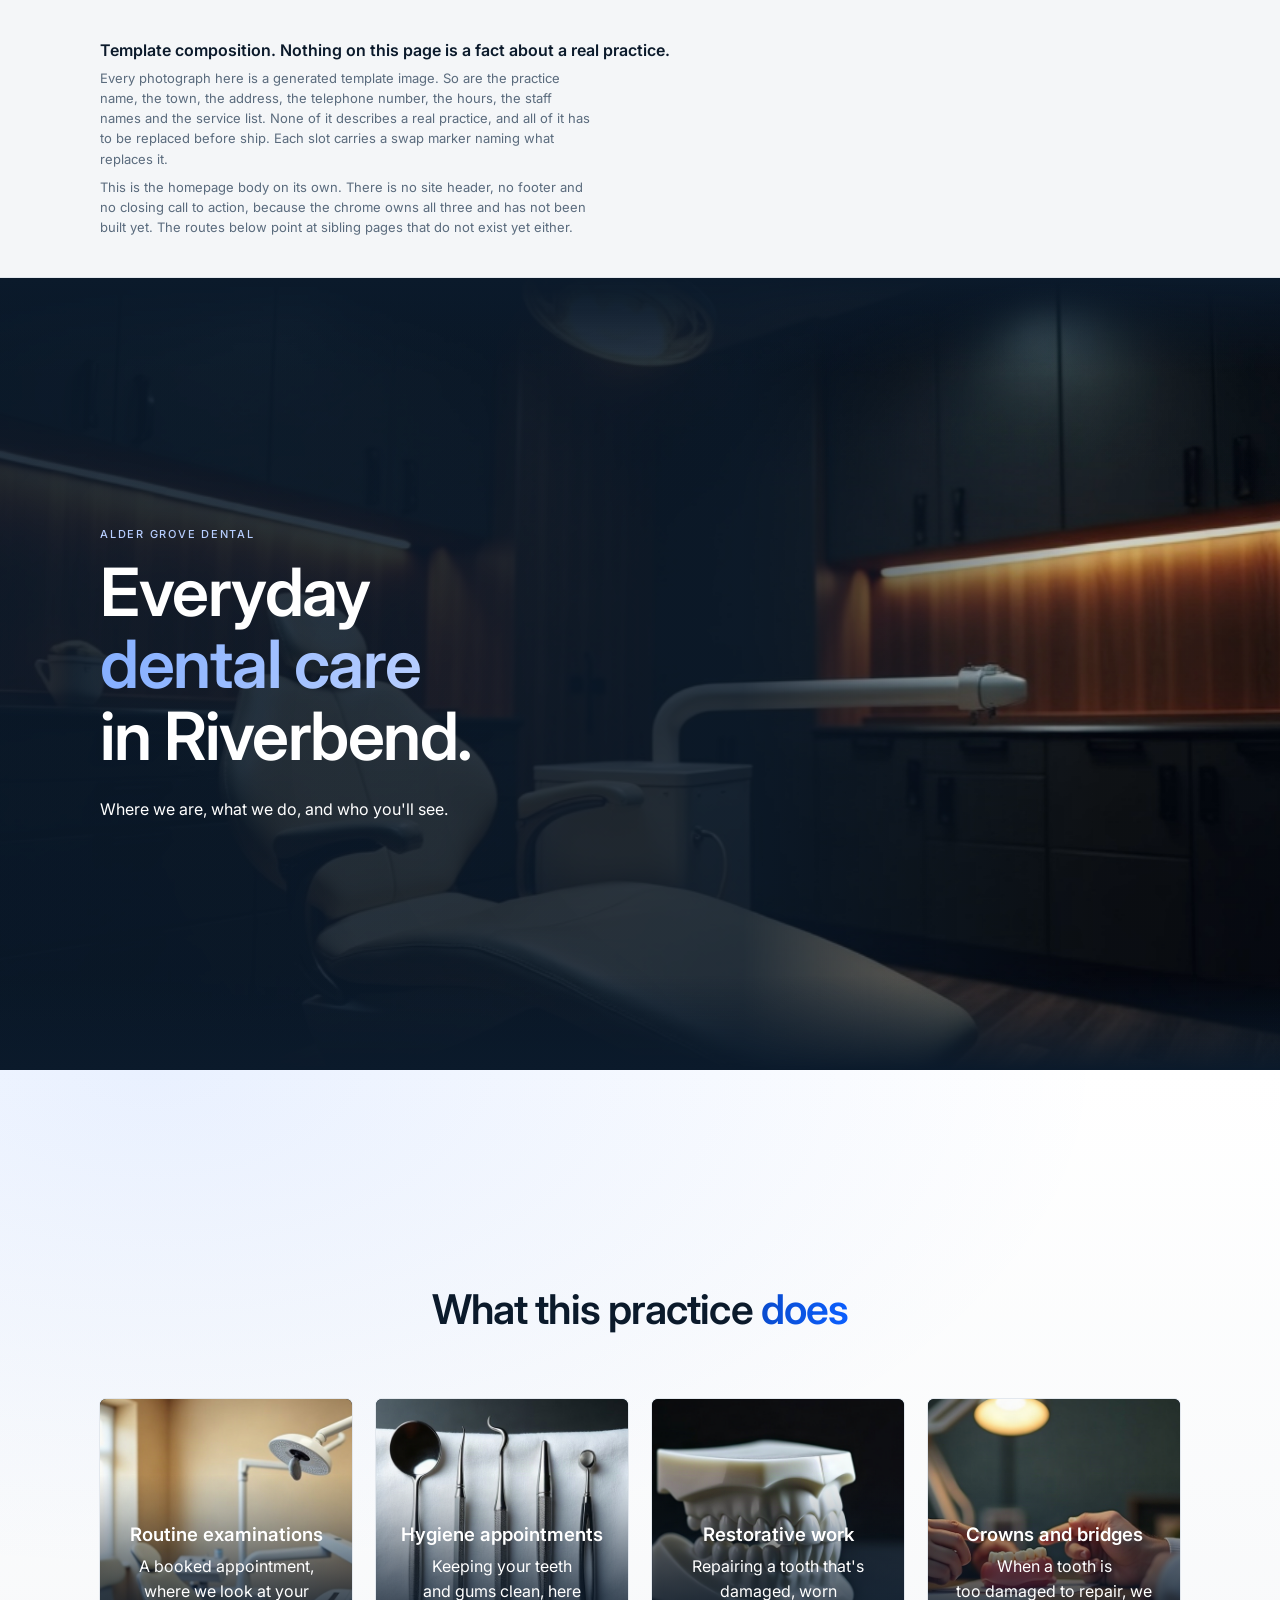
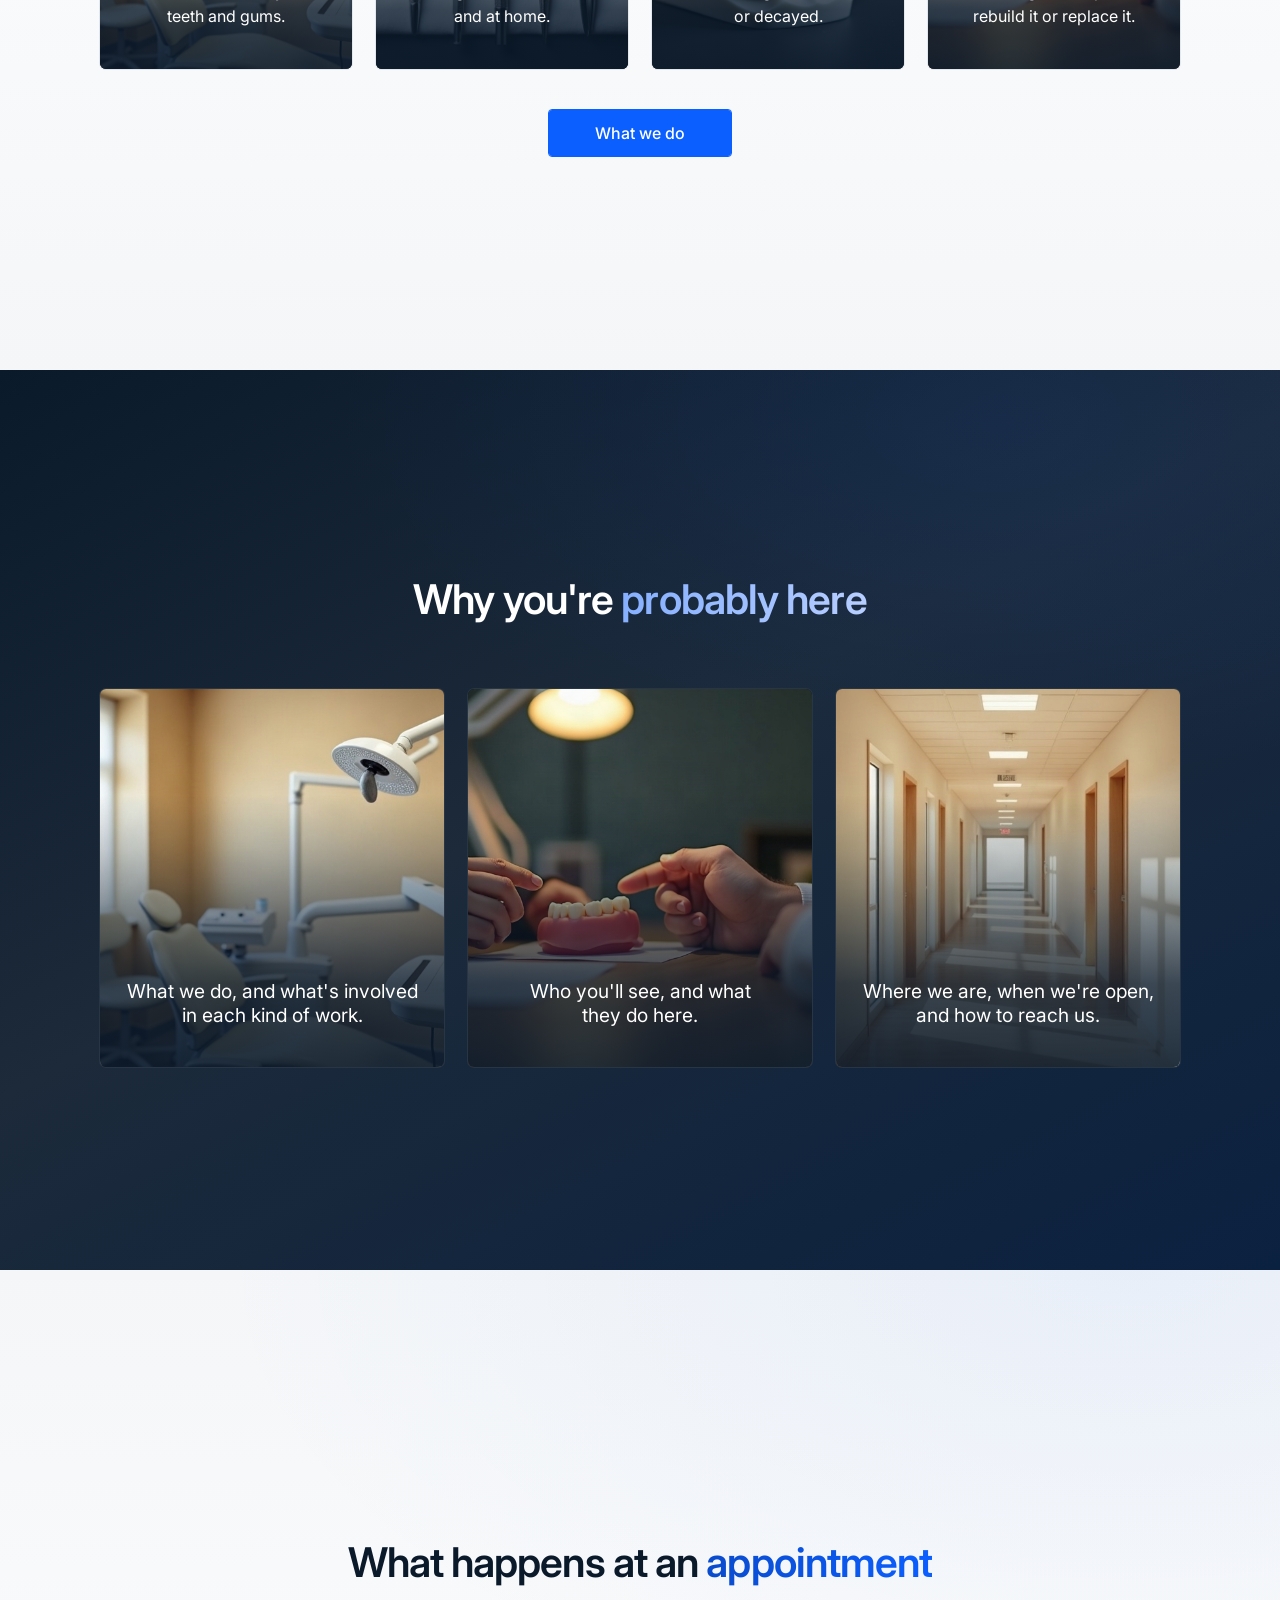
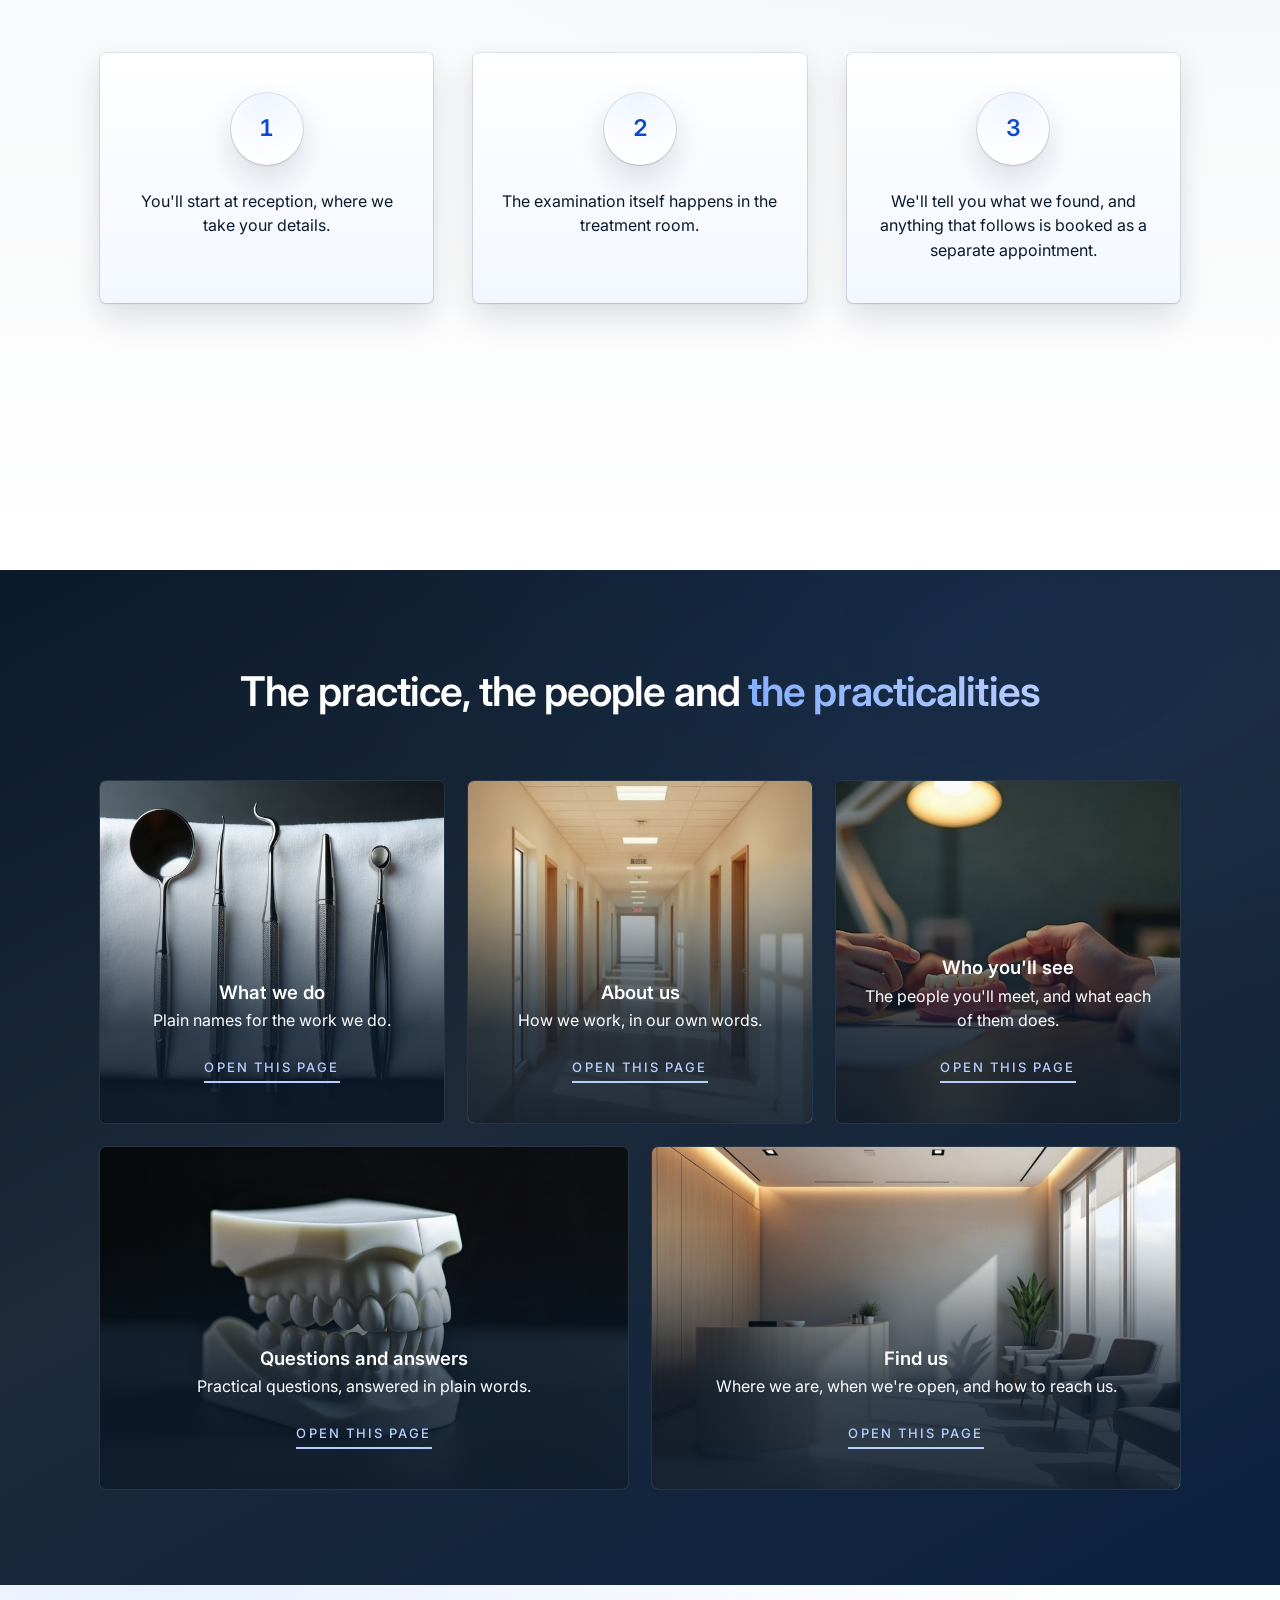
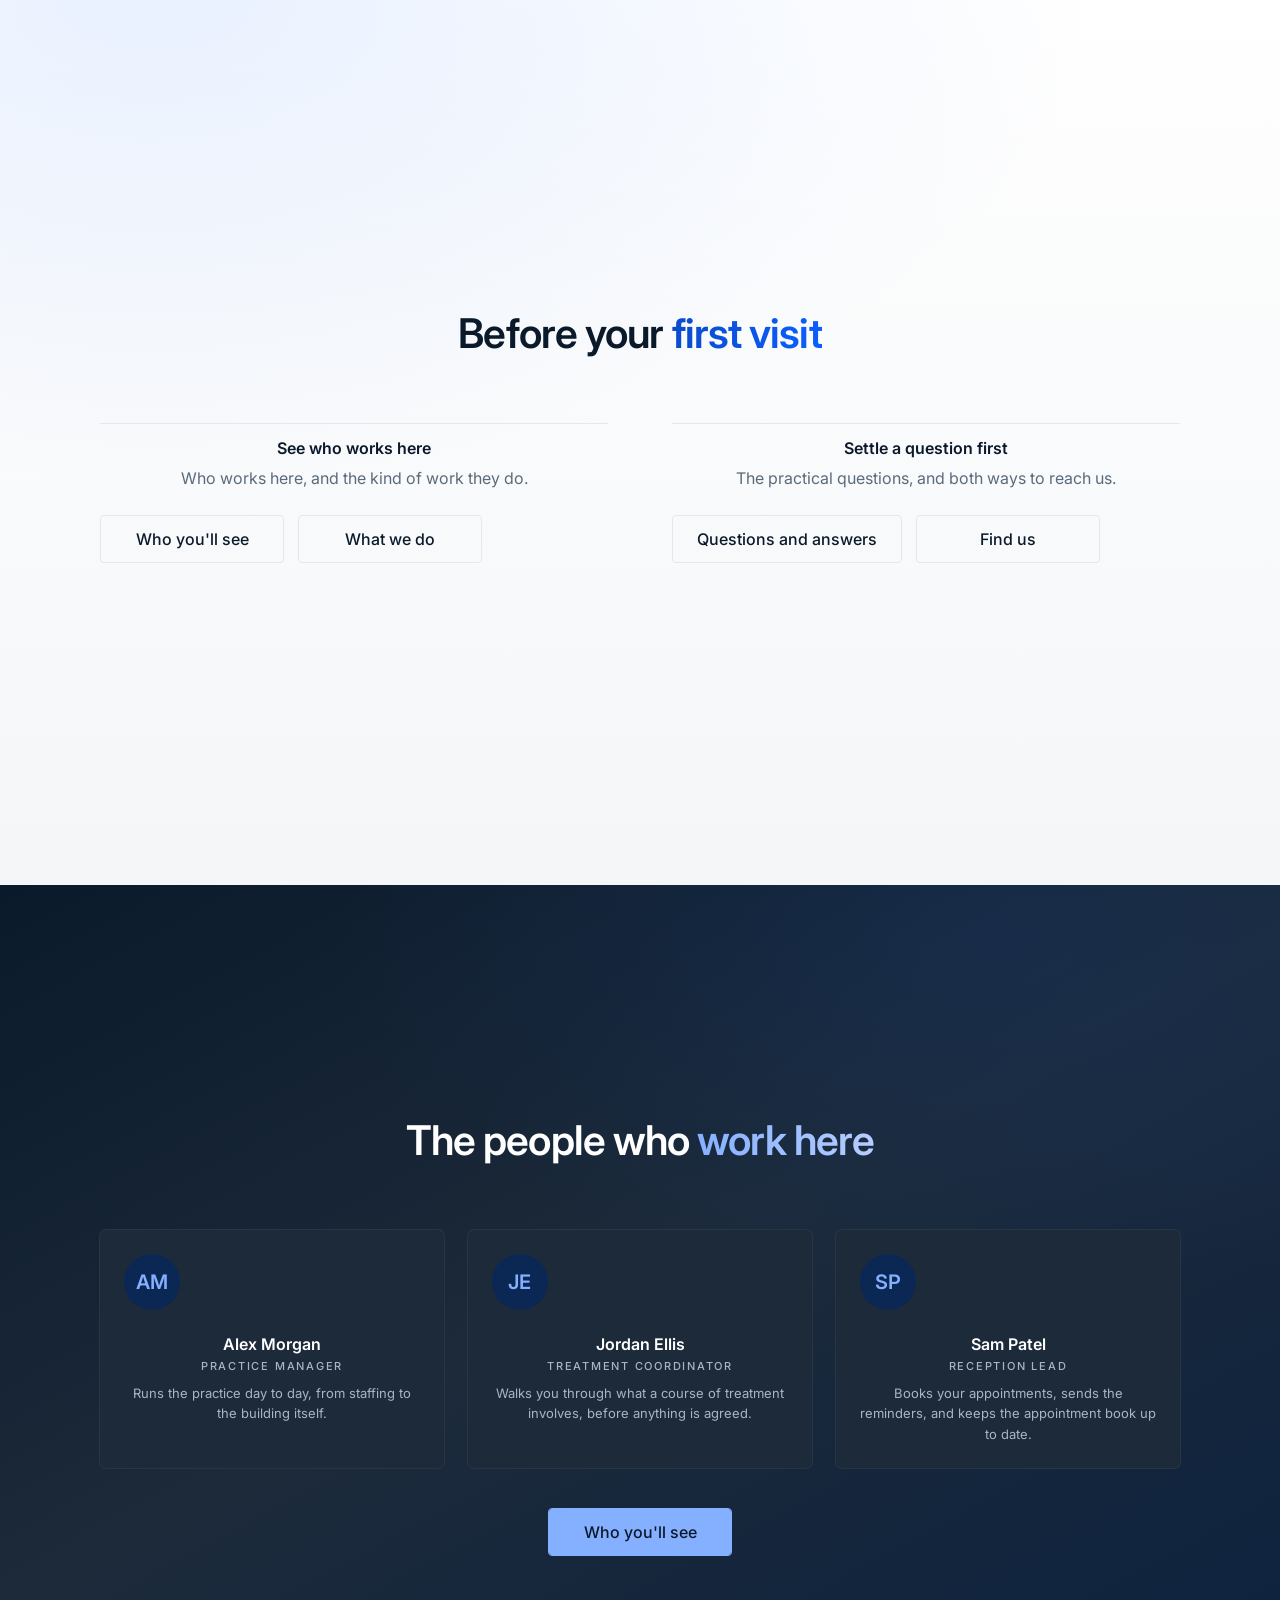
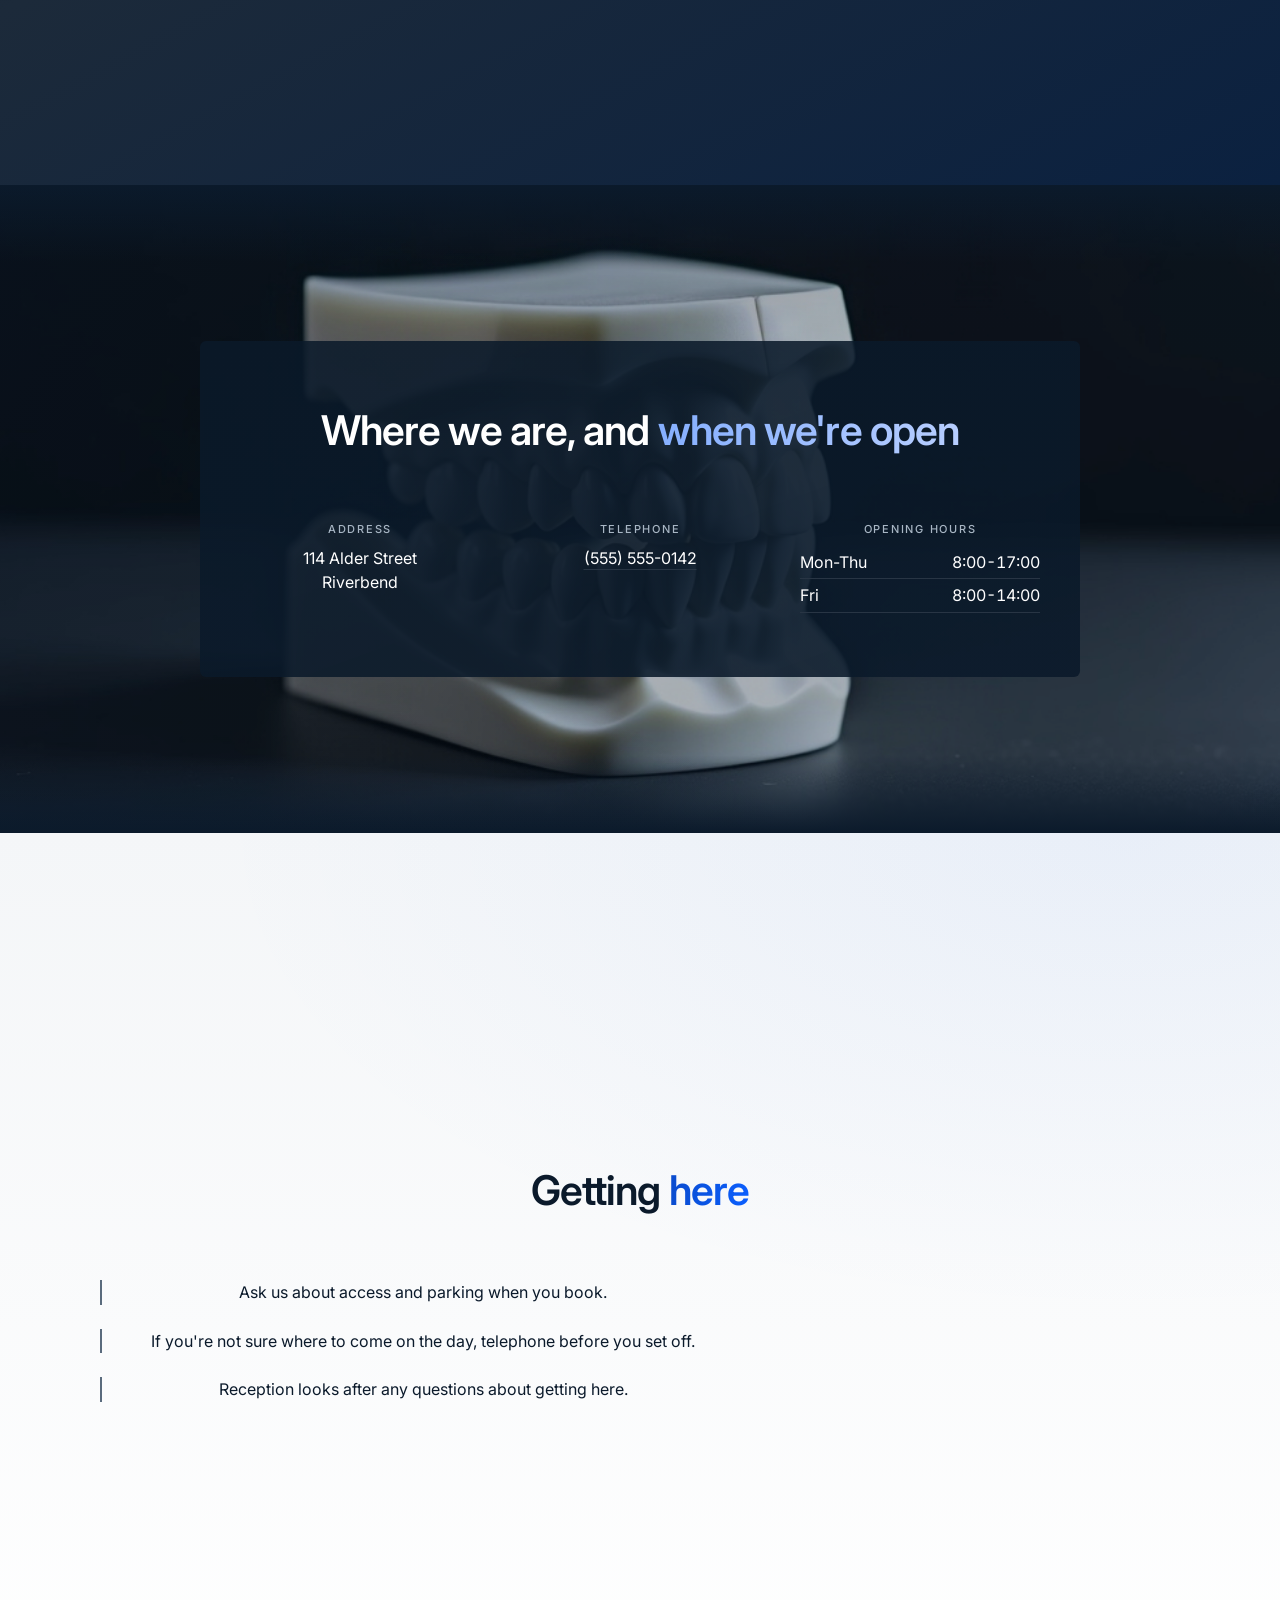
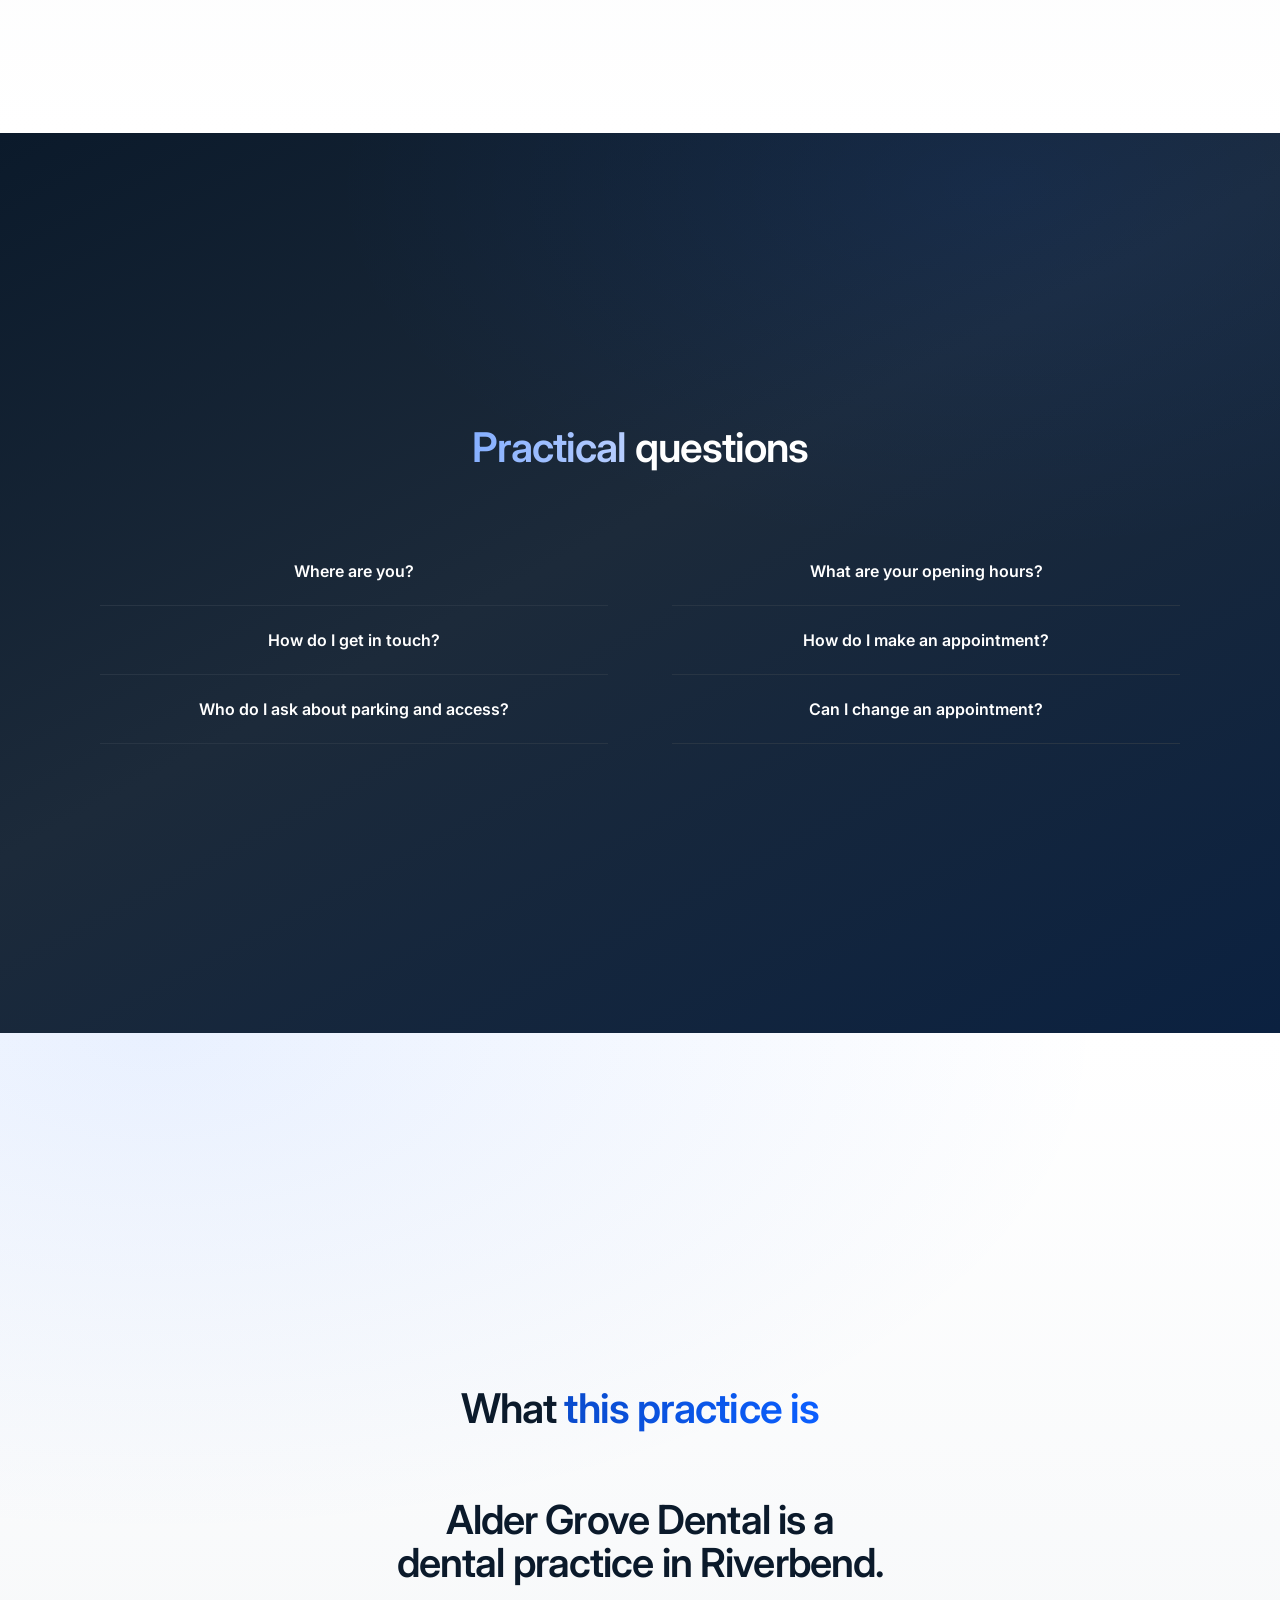
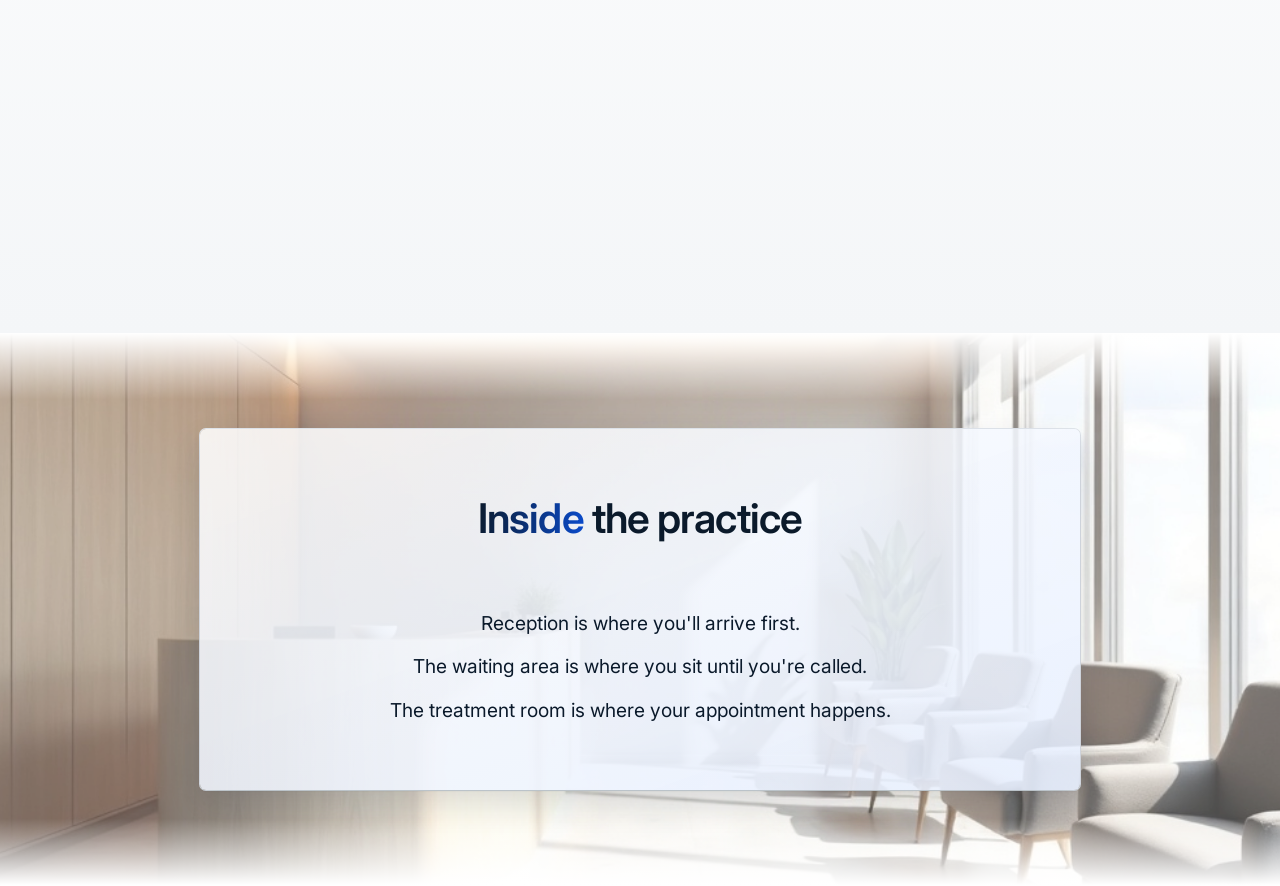
==== commit 6dd4232a: "Refresh the preview: one button component, one type step, a real height cadence Three divergences be" ====
--- a/preview/index.html
+++ b/preview/index.html
@@ -150,7 +150,7 @@
        What the brand card fixes: LEFT alignment. Brand card A "Instrument" is the
        locked system at ./stomatology-tokens.css, and this file has honoured it on
        every band, hero included, since it was written. There is no text-align
-       declaration anywhere in the live style block except the one on .hp-btn, which
+       declaration anywhere in the live style block except the one on .hp-go, which
        centres a label inside a button and is not a band alignment.
        OVERRIDDEN, second note of 2026-09-01: the owner asked for every section to
        be CENTRE JUSTIFIED, EXCEPT THE HERO. So the body sections, 2 through 12,
@@ -1128,7 +1128,23 @@
    THE BUTTON. ONE component. One radius (--ds-r-control, the locked 4px), one
    height, one horizontal padding, one shared min-width. The two variants differ in
    COLOUR ONLY: --solid paints the accent, --quiet paints nothing and borrows the
-   hairline. Geometry is declared once on .hp-btn and never touched again.
+   hairline. Geometry is declared once on .hp-go and never touched again.
+   IT IS CALLED .hp-go AND NOT .hp-btn, AND THE NAME IS PINNED BY A GATE RATHER THAN
+   BY TASTE. RENAMED FROM .hp-btn ON 2026-09-01 TO END A TWO-NAME FORK: this file
+   called the component .hp-btn while page-services, page-team and page-faq called
+   the identical component .hp-go, and one published stylesheet has to serve all
+   six. The surviving name is .hp-go rather than this file's original .hp-btn
+   because verify-cta-singularity.mjs (G-CTA1) fires hasCtaAction on
+   /class="[^"]*\b(btn|button|cta)\b/ over an <a>, and the hyphen is a word
+   boundary, so class="hp-btn" MATCHES \bbtn\b. briefs/team.md section 4a RULE 2
+   writes that constraint on the COMPONENT and repeats it at every carrier, so the
+   single surviving name must clear the gate on all six pages and not merely on
+   this one. Measured on the real gate before choosing: renaming the other way,
+   to .hp-btn, turned page-team section 5 and page-faq section 6 into counted
+   body closing-CTA bands, which the owner's "no closing CTA band in any body"
+   forbids outright. This direction adds no band on any page.
+   Re-measured after the rename at 1440x900: every button keeps height 48, radius
+   4, padding-inline 24, min-width 184, font 16/16/500, and no rendered pixel moved.
    pick: MOTION-PATTERNS.md #2 (Color-shift) | considered: MOTION-PATTERNS.md #1
    (None, luxury silence), MOTION-PATTERNS.md #3 (Underline-grow editorial CTA) |
    why: #1 leaves a control with no feedback at all, which item 11's "no colour-only
@@ -1142,7 +1158,7 @@
    ITEM 11 IS SATISFIED BY CONSTRUCTION: every state changes a TRANSFORM as well as
    a colour, so no state on this page is colour-only, and no rule anywhere in this
    file sets outline to none. */
-.hp-btn{
+.hp-go{
   display:inline-flex;
   align-items:center;
   justify-content:center;
@@ -1165,20 +1181,20 @@
     color            var(--ds-dur) var(--ds-ease),
     transform        var(--ds-dur) var(--ds-ease-out);
 }
-.hp-btn--solid{
+.hp-go--solid{
   background-color:var(--ds-accent);
   border-color:var(--ds-accent);
   color:var(--ds-ink-on-dark);
 }
-.hp-btn--solid:hover{ background-color:var(--ds-accent-deep); border-color:var(--ds-accent-deep); transform:translate3d(0,-2px,0); }
-.surface-dark .hp-btn--solid:hover{ background-color:var(--ds-accent-light); border-color:var(--ds-accent-light); }
-.hp-btn--quiet{
+.hp-go--solid:hover{ background-color:var(--ds-accent-deep); border-color:var(--ds-accent-deep); transform:translate3d(0,-2px,0); }
+.surface-dark .hp-go--solid:hover{ background-color:var(--ds-accent-light); border-color:var(--ds-accent-light); }
+.hp-go--quiet{
   background-color:transparent;
   border-color:var(--ds-line);
   color:var(--ds-ink);
 }
-.hp-btn--quiet:hover{ background-color:var(--ds-accent-soft); border-color:var(--ds-accent); transform:translate3d(0,-2px,0); }
-.hp-btn:active{ transform:translate3d(0,0,0); }
+.hp-go--quiet:hover{ background-color:var(--ds-accent-soft); border-color:var(--ds-accent); transform:translate3d(0,-2px,0); }
+.hp-go:active{ transform:translate3d(0,0,0); }
 .hp-btnrow{ display:flex; flex-wrap:wrap; gap:var(--ds-space-sm); margin-top:var(--ds-space-lg); }
 
 /* ---- LINK. MOTION-PATTERNS.md #17 (Underline-grow) --------------------------
@@ -1215,7 +1231,7 @@
 .hp-link:hover{ color:var(--ds-accent-deep); }
 
 /* ---- FOCUS. Never removed, never colour-only. ---------------------------- */
-.hp-btn:focus-visible,
+.hp-go:focus-visible,
 .hp-link:focus-visible,
 .hp-route:focus-visible,
 .hp-q:focus-visible,
@@ -2045,10 +2061,26 @@
    TOKEN CONTAINING THE SUBSTRING "cta".
    ============================================================================ */
 .hp-closing{ margin:0; padding:0; list-style:none; display:grid; gap:var(--ds-space-sm); }
+/* THE CLOSING LINE TAKES THE BOX STEP, NOT THE BODY STEP. CHANGED 2026-09-01, and
+   this file is the one that moved. It read var(--ds-fs-body) here, 16px/24.8, while
+   page-services, page-about, page-team and page-faq all rendered the same class at
+   var(--hp-fs-boxline), 21.6px/33.48 at 1440. One class, four pages against one, a
+   35 percent difference in the step. Four reasons this file adopts the larger step
+   rather than the other four dropping to this one. (1) The token is named for this
+   job: --hp-fs-boxline is the step for a line set inside a box, and this list sits
+   inside .hp-plate--paper, which is a box. (2) This file was already inconsistent
+   with ITSELF: .hp-find__line, the other line this page sets inside a box, has
+   always used --hp-fs-boxline. Adopting it here makes the reference internally
+   coherent instead of breaking it. (3) It is one file moving rather than four, so
+   the majority rendering survives untouched. (4) A closing line is the last thing
+   a section says and is read as a deliberate parting statement; at body size it
+   reads as one more paragraph, which is the opposite of closing. The token itself
+   is unchanged and is already declared byte identically in all six files, so this
+   is a one reference edit and nothing else on any page moves. */
 .hp-closing__line{
   margin:0;
   max-width:var(--ds-measure);
-  font-size:var(--ds-fs-body);
+  font-size:var(--hp-fs-boxline);
   line-height:var(--ds-lh-body);
   color:var(--ds-ink);
 }
@@ -2305,7 +2337,7 @@
   .hp-h1{ max-width:none; }
   .hp-h2{ max-width:none; }
   .hp-stance{ max-width:none; }
-  .hp-btn{ width:100%; }
+  .hp-go{ width:100%; }
 }
 @media (max-width:390px){
   :root{
@@ -2450,7 +2482,7 @@
       </ul>
       <div class="hp-btnrow hp-reveal" style="--hp-i:5">
         <!-- swap:index-route-services -->
-        <a class="hp-btn hp-btn--solid" href="services.html">What we do</a>
+        <a class="hp-go hp-go--solid" href="services.html">What we do</a>
       </div>
     </div>
   </div>
@@ -2694,9 +2726,9 @@
           <p class="hp-flow__line">Who works here, and the kind of work they do.</p>
           <div class="hp-flow__steps">
             <!-- swap:band-label-1 -->
-            <a class="hp-btn hp-btn--quiet" href="team.html">Who you'll see</a>
+            <a class="hp-go hp-go--quiet" href="team.html">Who you'll see</a>
             <!-- swap:band-label-2 -->
-            <a class="hp-btn hp-btn--quiet" href="services.html">What we do</a>
+            <a class="hp-go hp-go--quiet" href="services.html">What we do</a>
           </div>
         </li>
         <li class="hp-flow hp-reveal" style="--hp-i:2">
@@ -2706,9 +2738,9 @@
           <p class="hp-flow__line">The practical questions, and both ways to reach us.</p>
           <div class="hp-flow__steps">
             <!-- swap:band-label-3 -->
-            <a class="hp-btn hp-btn--quiet" href="faq.html">Questions and answers</a>
+            <a class="hp-go hp-go--quiet" href="faq.html">Questions and answers</a>
             <!-- swap:band-label-4 -->
-            <a class="hp-btn hp-btn--quiet" href="contact.html">Find us</a>
+            <a class="hp-go hp-go--quiet" href="contact.html">Find us</a>
           </div>
         </li>
       </ul>
@@ -2773,7 +2805,7 @@
       </ul>
       <div class="hp-btnrow hp-reveal" style="--hp-i:4">
         <!-- swap:index-route-team -->
-        <a class="hp-btn hp-btn--solid" href="team.html">Who you'll see</a>
+        <a class="hp-go hp-go--solid" href="team.html">Who you'll see</a>
       </div>
     </div>
   </div>
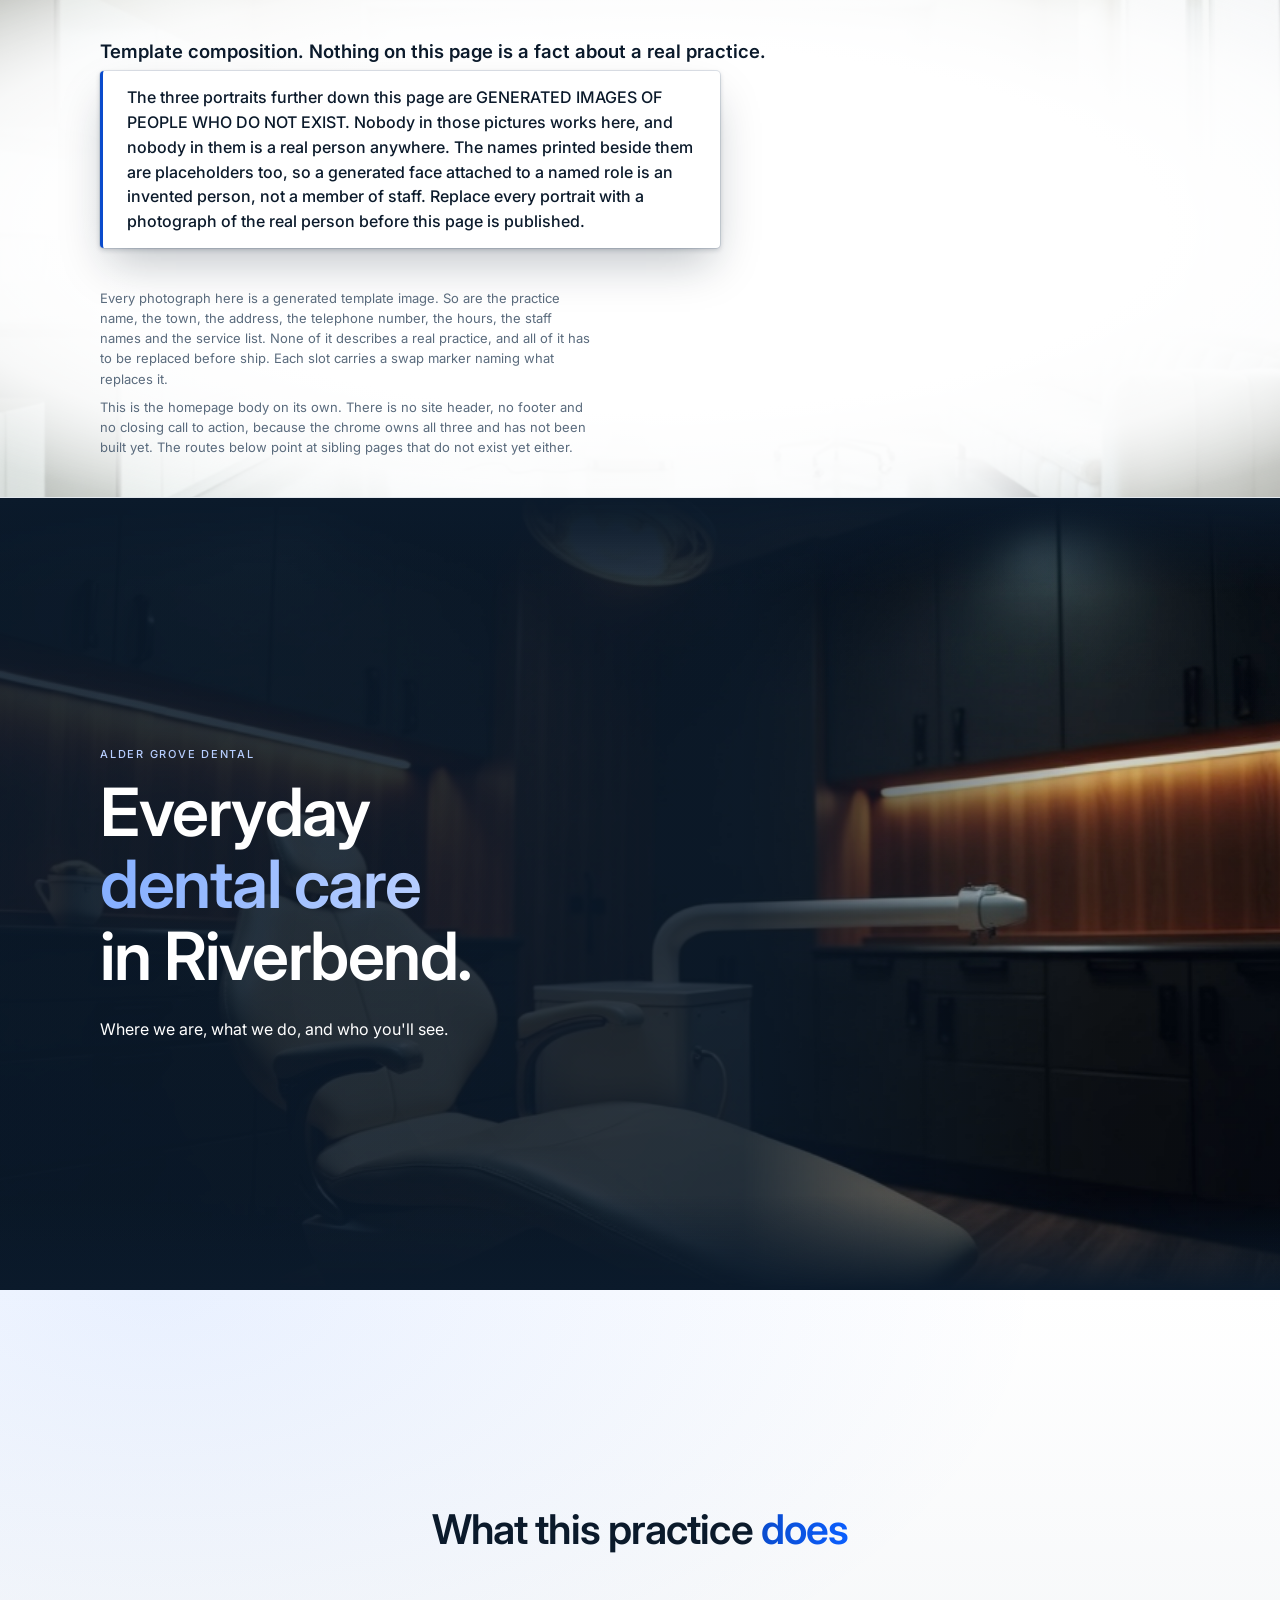
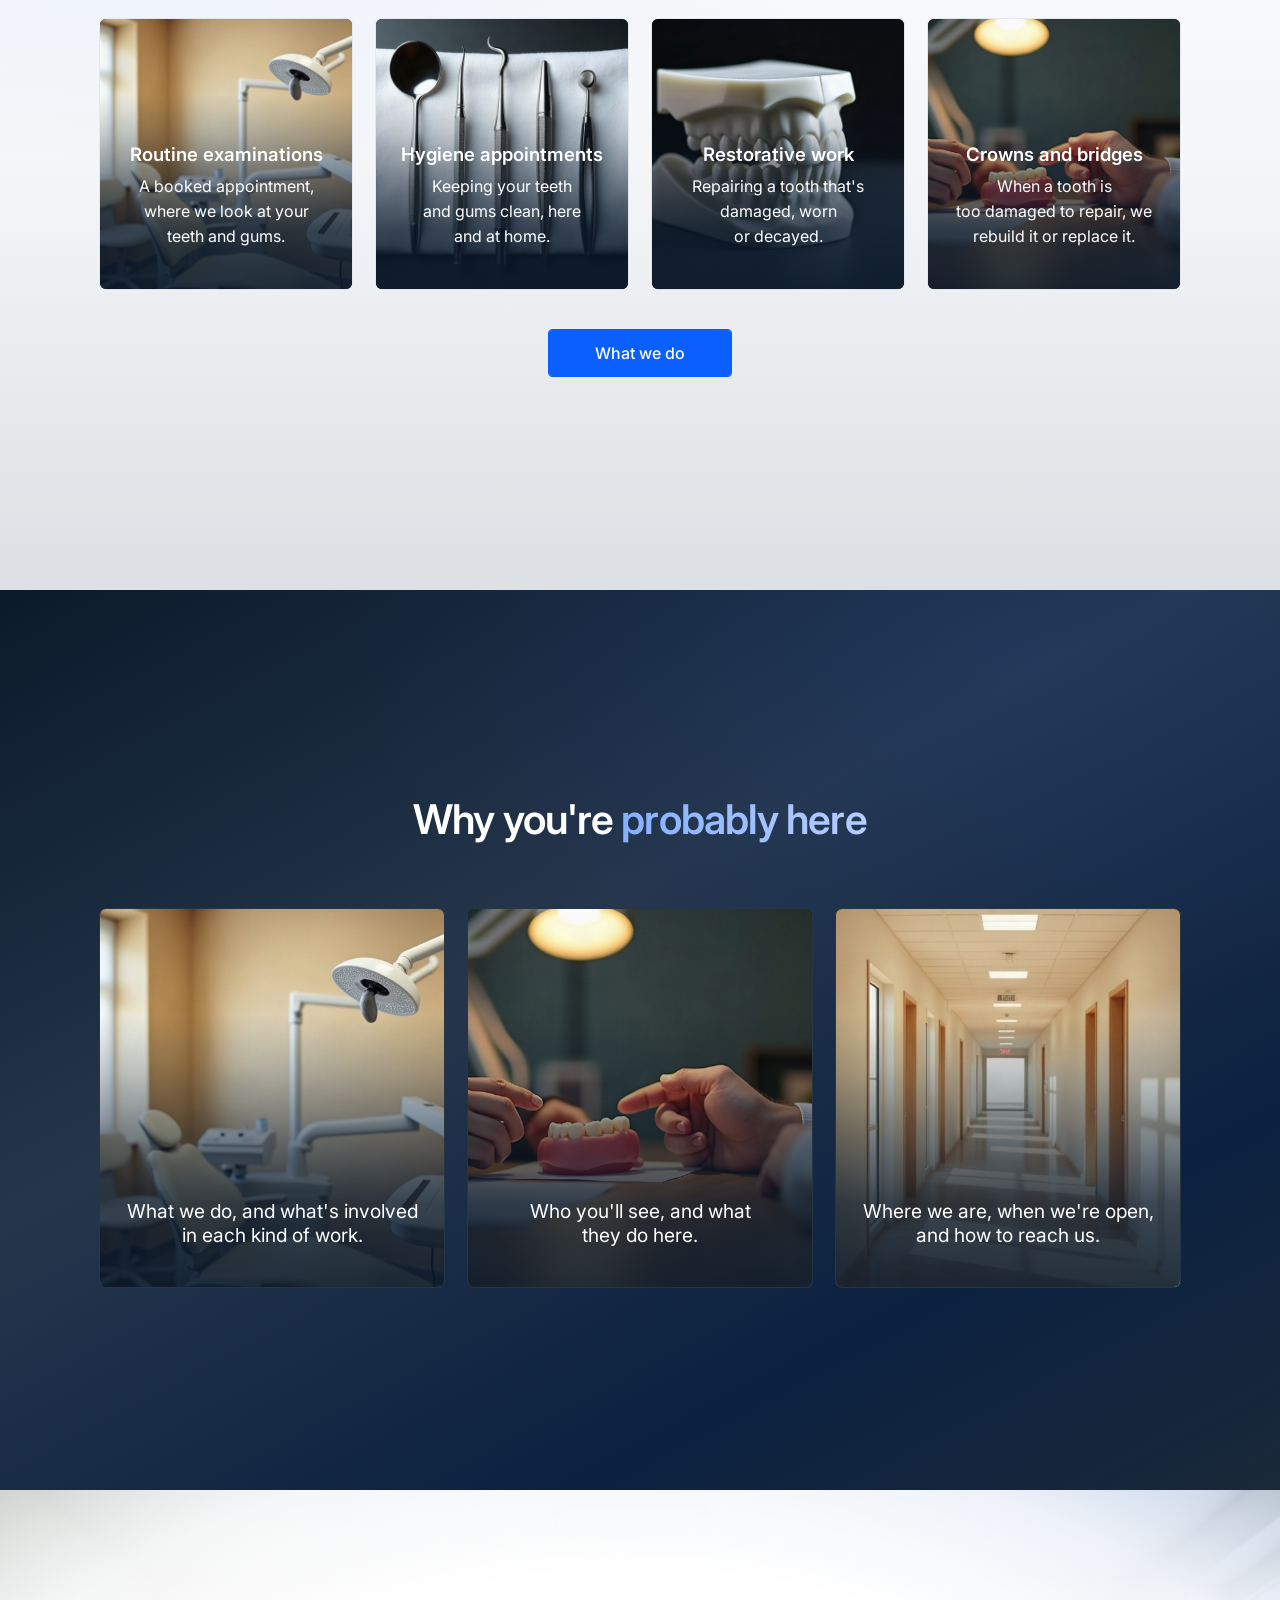
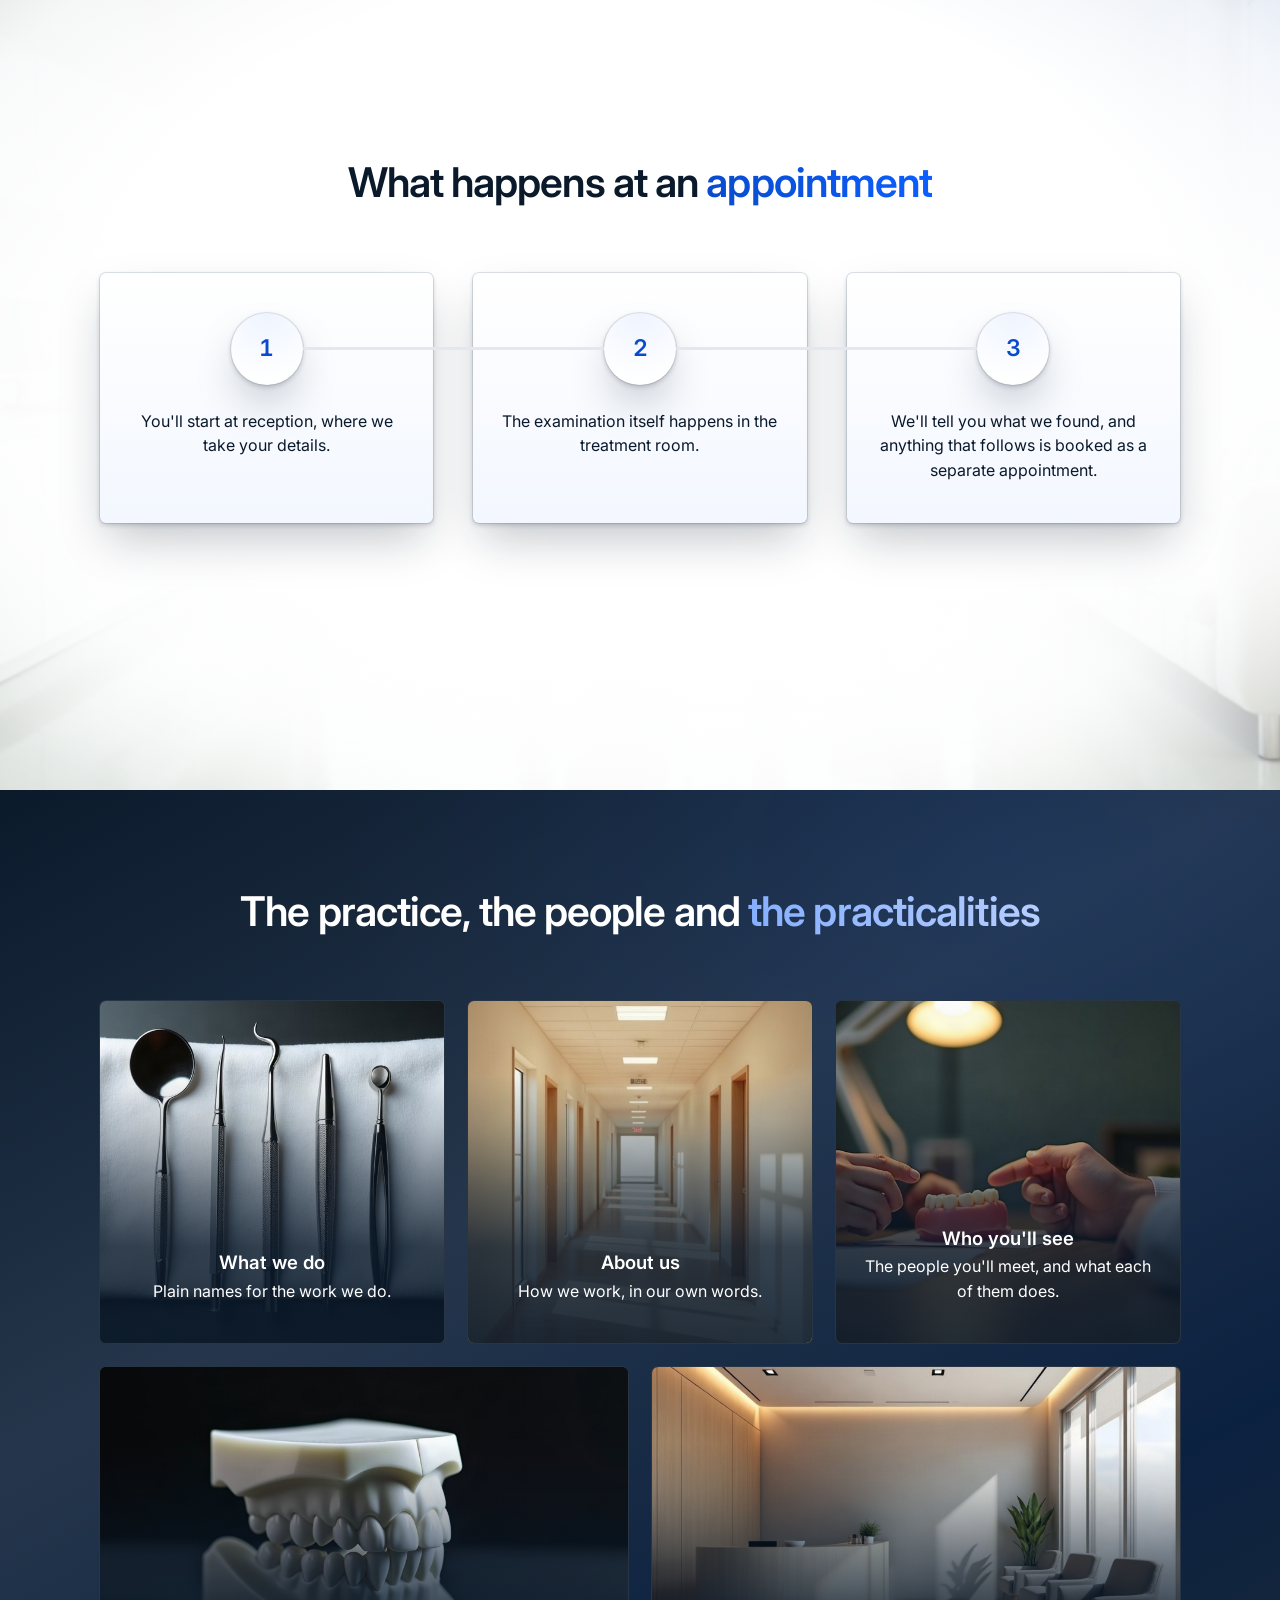
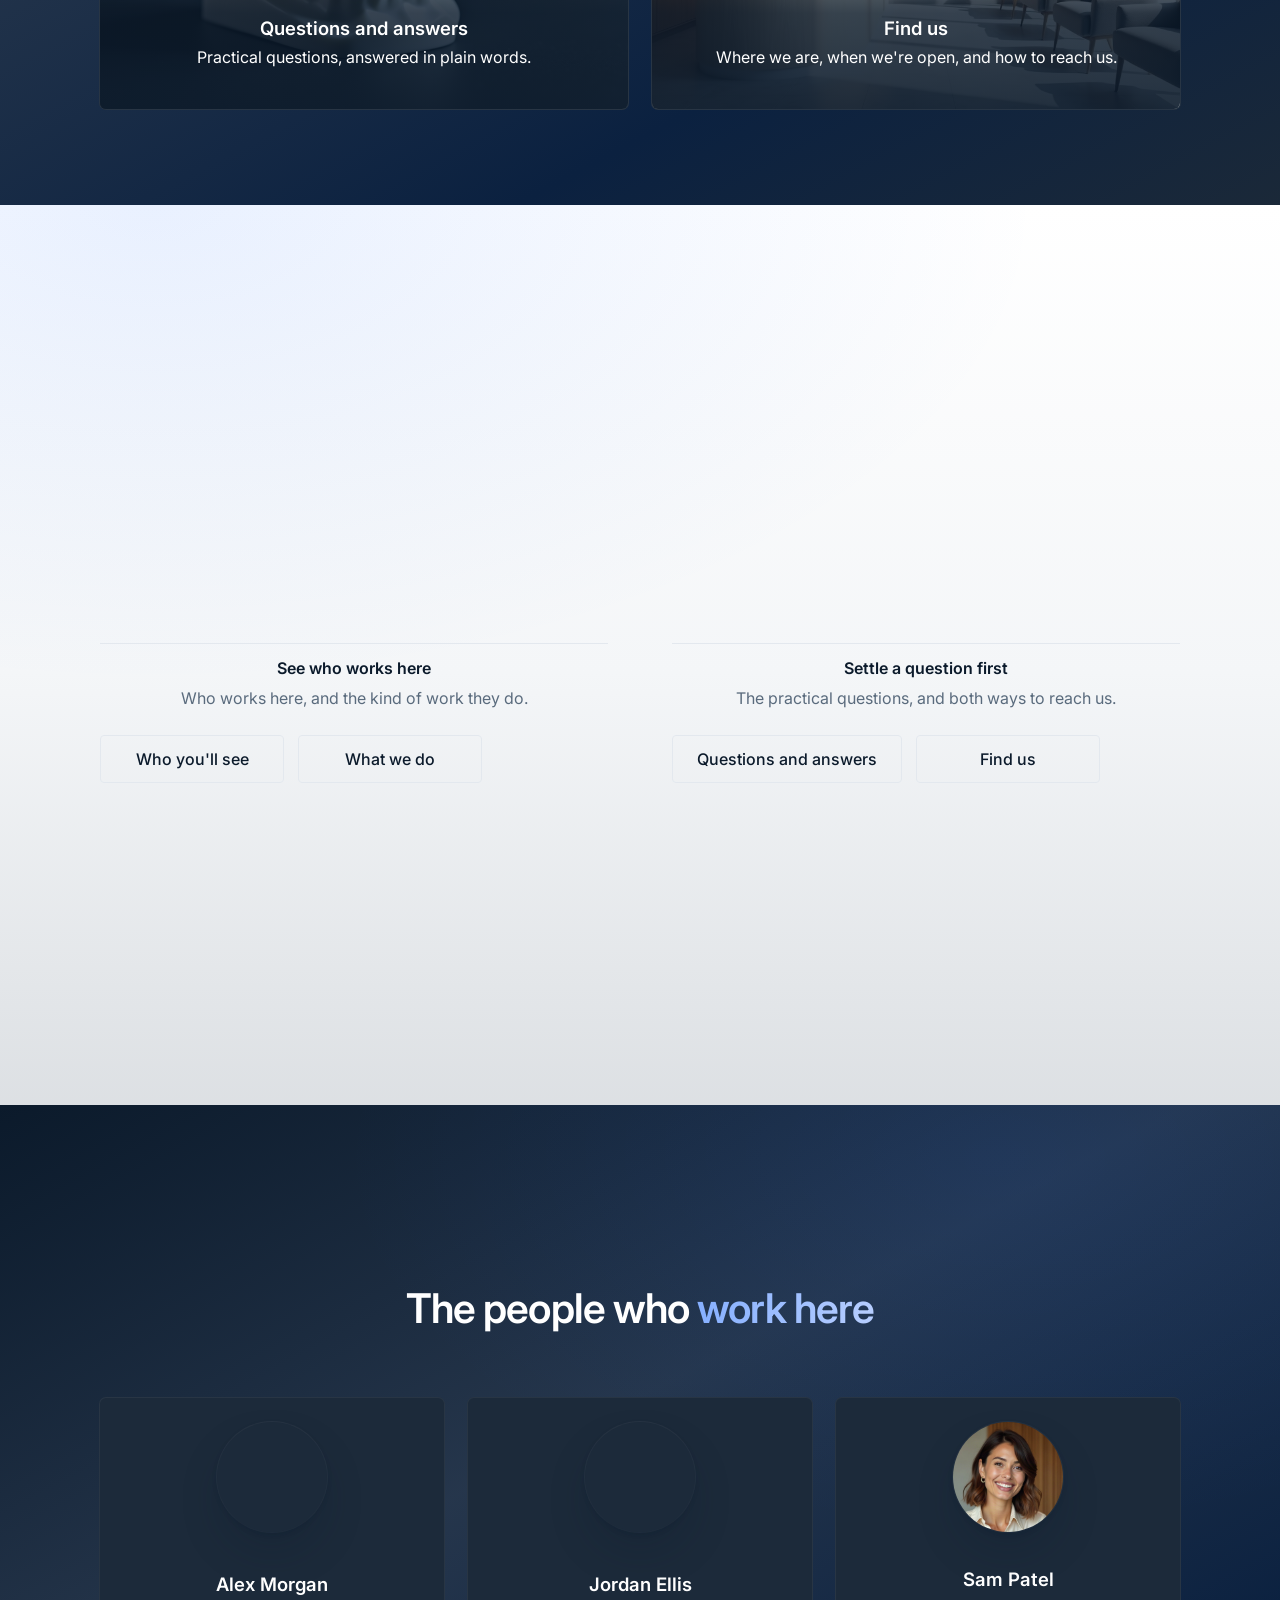
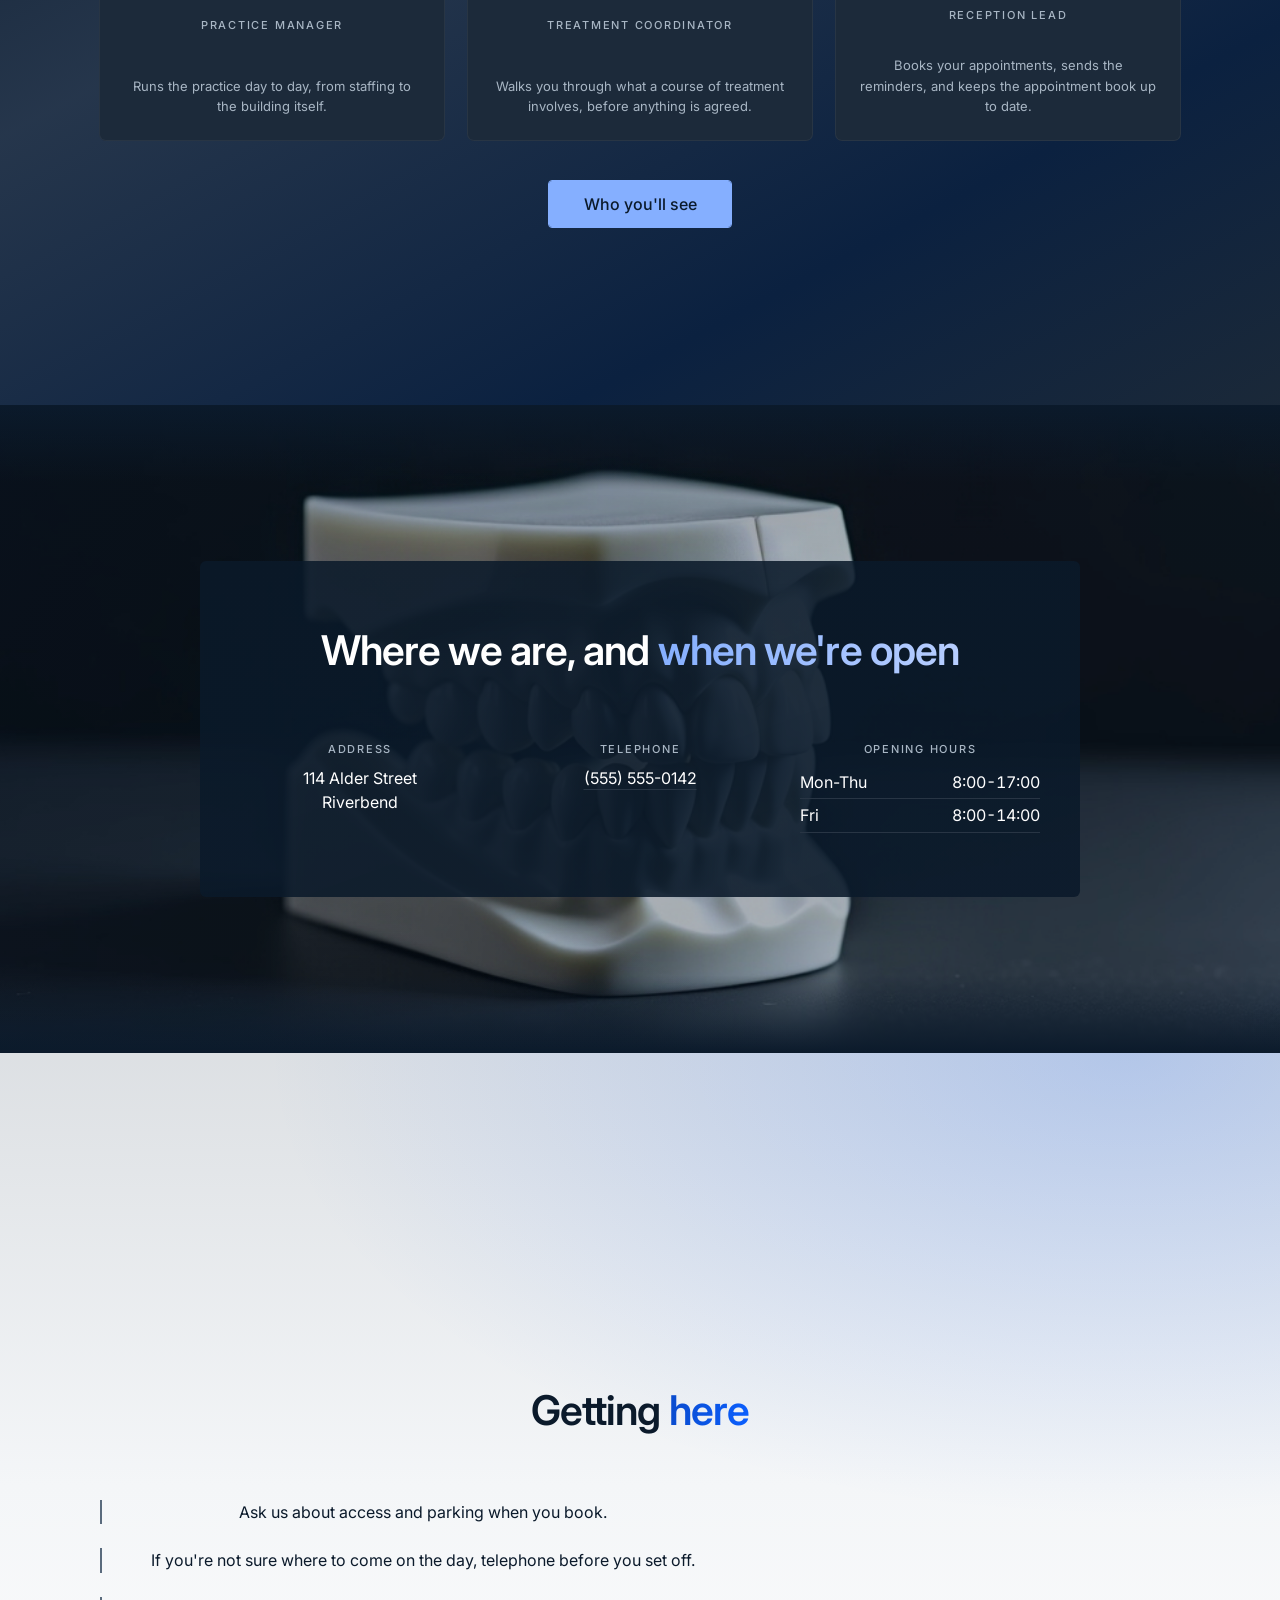
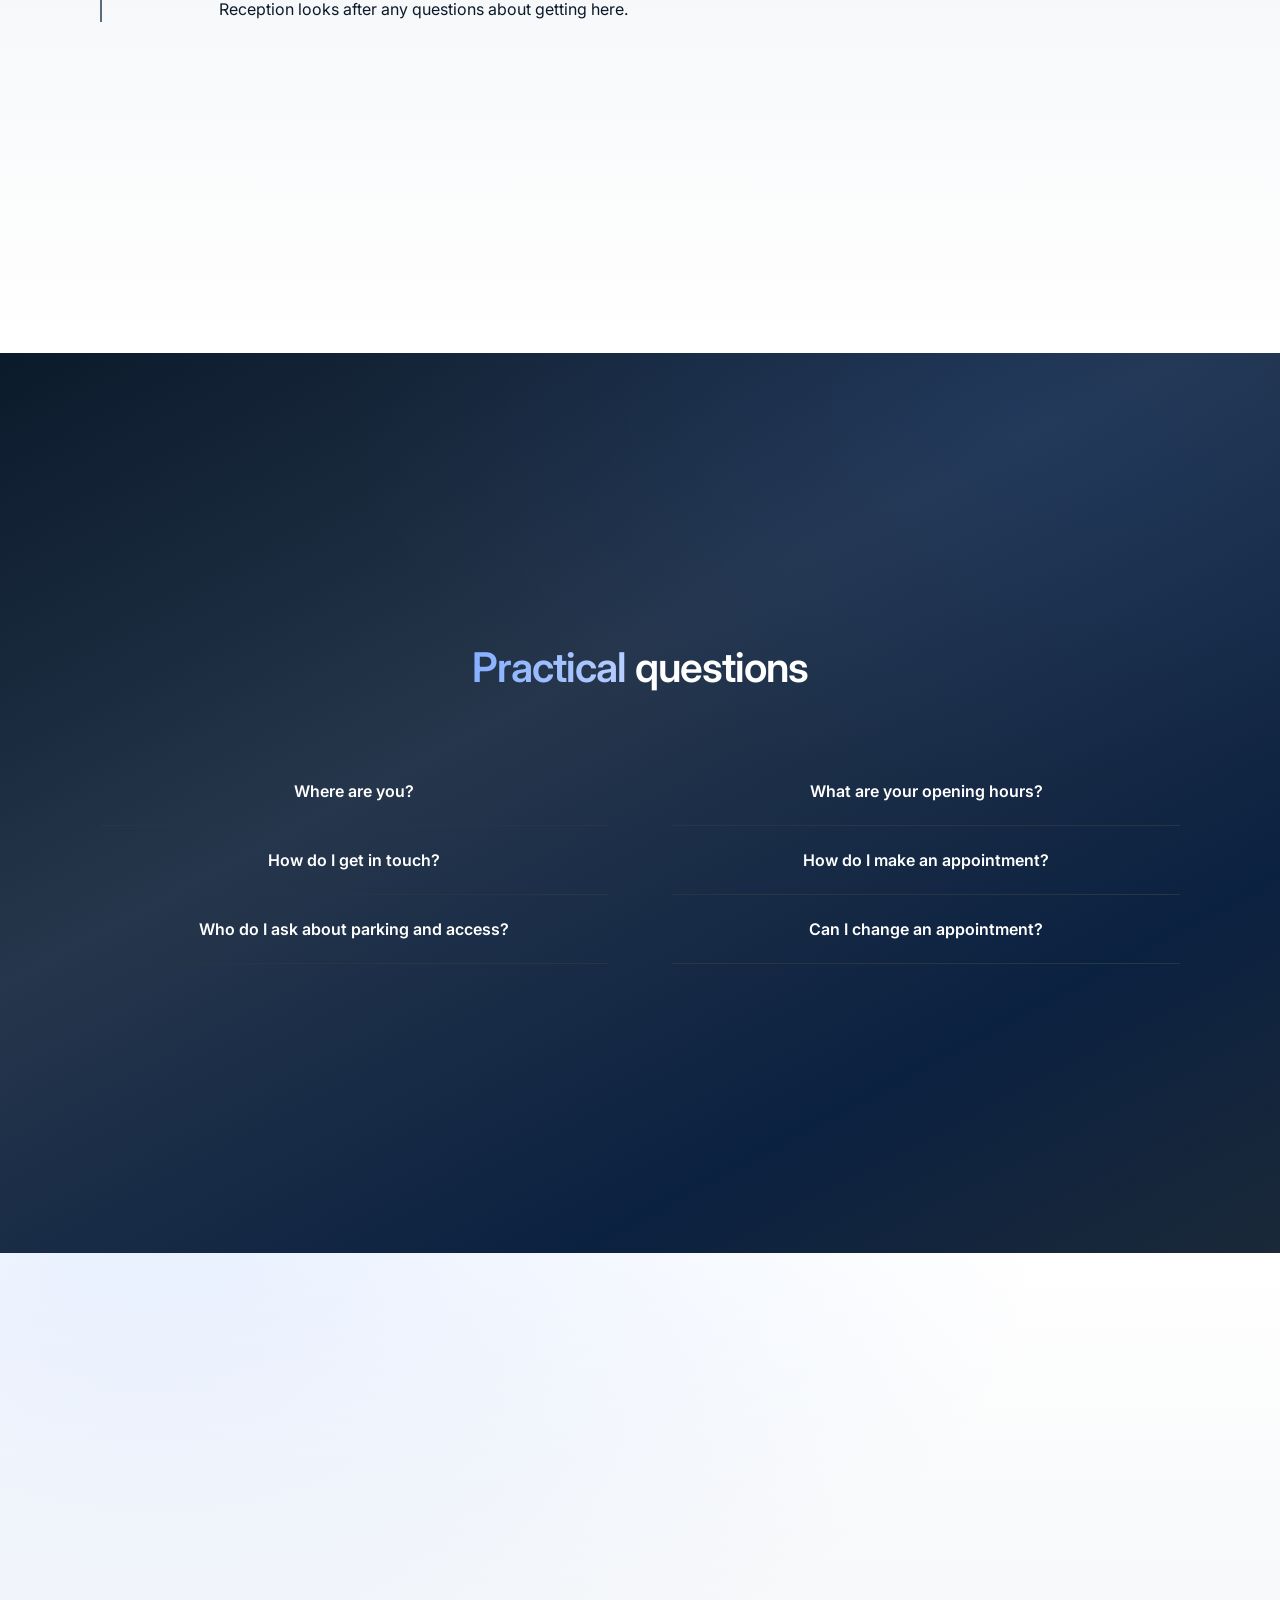
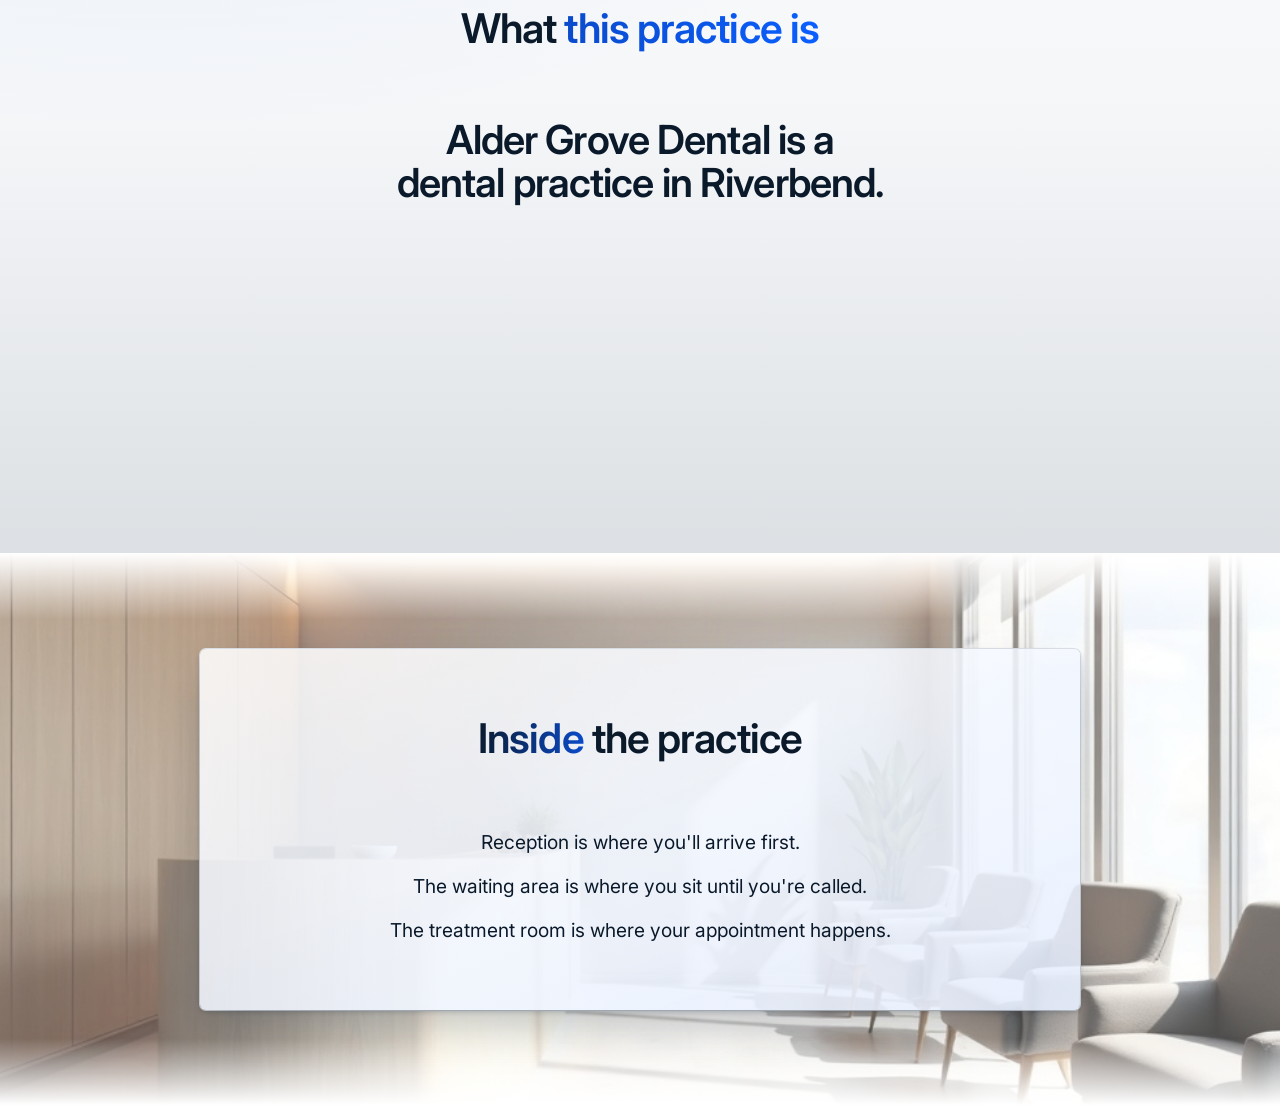
==== commit abb8a229: "Refresh preview: interactive timeline, team portraits, depth fixes Three defects were found and fixe" ====
--- a/preview/index.html
+++ b/preview/index.html
@@ -1,6 +1,84 @@
 <!doctype html>
 <!-- ============================================================================
      SECTION 8 AMENDMENTS AUTHORISED BY THE OWNER, 2026-09-01
+
+     ==========================================================================
+     THIRD NOTE, 2026-09-01. THE BIG ONE. TWO CLAUSES MOVE AGAIN, AND ONE OF THEM
+     IS THE CLAUSE THIS WHOLE FILE HAS BEEN BUILT AROUND. Read this block before
+     the older ones below it: where the two disagree, THIS ONE IS CURRENT.
+
+     ITEM 8, AMENDED AGAIN, AND THIS TIME THE ABSOLUTE ITSELF MOVES.
+       As written, verbatim: "No photograph of a person, generated or licensed,
+       anywhere, and specifically no face on a team card."
+       AMENDED 2026-09-01. The owner wrote, quoted verbatim: "The people who work
+       here, the boxes here should have centred profile pictures / talking heads
+       ... just generate imaginary images of the dentists speaking."
+       RELEASED: the full face, the eyes, and the team card specifically. Team
+       cards now carry generated portraits. The designed monogram avatar that the
+       clause used to mandate is GONE from this file, markup and CSS both, because
+       a monogram kept beside a portrait is two answers to one question.
+       AS BUILT IN THIS FILE, COUNTED not assumed: THREE generated portraits, one
+       per person card at section 7 (.hp-portrait), each a 1024x1024 generated
+       image cropped to a circle and centred over the card, with the face held at
+       object-position 50% 24% so the crop lands on the head and not the collar.
+       WHAT THE RELEASE DOES NOT REACH: no other slot on this site gains a face.
+       The band grounds, the card grounds and the plate ground carry no person.
+
+     THE DISCLOSURE THAT COMES WITH IT, AND IT IS NOT SOFTENABLE.
+       A generated face attached to a named role IS AN INVENTED PERSON. The three
+       portraits in this file are GENERATED IMAGES OF PEOPLE WHO DO NOT EXIST, and
+       the names beside them (Alex Morgan, Jordan Ellis, Sam Patel) are themselves
+       placeholders. That is recorded IN PLAIN WORDS, IN THE RENDERED LABEL STRIP
+       at the top of the page (.hp-label__note--faces), at body size, in full ink,
+       on its own plate with an accent rule, as the FIRST note under the label
+       title. It is not a footnote, it is not small print, and it is not a comment:
+       a reader who reads nothing else on this page reads that the faces are not
+       real people. If the portraits are ever removed, that note goes with them; if
+       a portrait is ever added to another page, that note goes there first.
+
+     ITEM 4, AMENDED FURTHER STILL, IN BOTH ITS RELEASED CLAUSES.
+       As written: "No drop shadow, no gradient, no glow, no texture, no glass."
+       AMENDED FURTHER 2026-09-01: the owner wants the gradients MORE VISIBLE and
+       the drop shadows MORE NOTICEABLE. Quoted: "make the gradients across all
+       pages MORE VISIBLE because it still looks too flat", and "check the WHITE
+       BOXES ON TOP OF WHITE BACKGROUNDS across all pages, add more visible drop
+       shadows for the boxes to lift", and "add a faint background here of a clinic
+       gradually fading to white onto the middle".
+       WHAT MOVED, MEASURED AND NOT CLAIMED. The band gradients were deepened at
+       the token, not at the rule: --hp-wash-a 5% to 13%, --hp-wash-b 9% to 20%,
+       plus a new --hp-wash-c at 28% and two new ground stops (--hp-ground-low,
+       --hp-ground-mid). The shadow was rebuilt as a soft AMBIENT plus a tighter
+       KEY over the locked ring: --hp-sh-key 10% to 20%, --hp-sh-amb 14% to 26%.
+       The clinic plate is ONE class, .hp-clinic, defined once and shared by all
+       six pages, drawn from dental-bg-clinic-airy.jpg at low opacity behind a
+       radial mask so it shows at the band edges and washes to white behind the
+       copy. Numbers for all three are in the DEPTH LEDGER in the stylesheet.
+       STILL NOT RELEASED AND STILL ABSENT: glow, texture, glass. Three notes have
+       now moved gradient and drop shadow. Nothing has moved those three.
+
+     ITEM 5 OF THE SAME NOTE, WHICH IS NOT A SECTION 8 CLAUSE AT ALL.
+       Quoted: "I do not like the OPEN THIS PAGE CTAs on every box, it is already
+       given. REMOVE THOSE COMPLETELY ACROSS ALL PAGES and move down the text on
+       top", and "make sure spacing, alignment, button sizing, shadows, gradients
+       and background-image treatments are CONSISTENT ACROSS THE ENTIRE SITE".
+       AS BUILT IN THIS FILE, COUNTED: FIVE .hp-route__go labels removed from the
+       markup AND their two CSS rules removed with them, so neither an orphan class
+       nor an orphan rule is left behind. The cards keep every other affordance:
+       the whole card is still the link target, the hover still lifts and still
+       scales the photograph, and the focus ring is untouched (item 11).
+
+     WHAT IS STILL BINDING AND HAS NEVER BEEN AMENDED, restated because three
+     notes of releases is exactly when a file starts assuming the rest moved too:
+       item 1  no teal, no cyan, no aqua, in CSS or in imagery.
+       item 9  no testimonial, review, star row, rating, review count, award,
+               accreditation, certification badge, logo strip or statistic, in any
+               form, not even captioned as an example.
+       item 10 no text inside an image asserting a fact.
+       item 11 no colour-only state, and a focus ring is never removed.
+       No guarantee. No premises assertion. No closing CTA band in any body. No
+       before-and-after imagery. The children's-dentistry category claim stays
+       HELD. No em dash and no en dash anywhere, comments included.
+     ==========================================================================
 
      The owner amended their own _handoff/visual-direction.md section 8 in writing
      on 2026-09-01, and then amended it FURTHER on the same day. SIX clauses now
@@ -215,7 +293,22 @@
 <head>
 <meta charset="utf-8">
 <meta name="viewport" content="width=device-width, initial-scale=1">
-<title>Alder Grove Dental homepage composition (Low Light)</title>
+<!-- Template value, not this practice's data.
+     Swap for the page-inventory.md 2.3 "practice name" row when the owner supplies it.
+     THE PREVIOUS TITLE WAS A BUILD-INTERNAL LABEL THAT REACHED A USER-VISIBLE SURFACE:
+     "Alder Grove Dental homepage composition (Low Light)". "Low Light" is a tournament
+     variant name and appears nowhere in the handoff; the string below is briefs/index.md
+     line 237, which specifies the spec string `Dentistry in [CITY] - [PRACTICE NAME]` and
+     its template rendering verbatim, at 43 characters against the 60-character ceiling
+     with the primary keyword at index 0. The five sibling pages already carry their
+     specified title and both swap markers; this page carried neither. -->
+<title>Dentistry in Riverbend - Alder Grove Dental</title>
+<!-- swap:practice-name -->
+<!-- swap:city -->
+<!-- Meta, briefs/index.md line 238, verbatim as the spec string: the authored string and
+     the shipped string are the same string, with only the two tokens substituted. This
+     page had NO meta description at all, while all five siblings had one. -->
+<meta name="description" content="Dentistry in Riverbend. Alder Grove Dental sets out what we do, who you will see, and how to reach us, in plain words.">
 
 <!-- ============================================================================
      WHAT THIS FILE IS
@@ -590,19 +683,75 @@
   /* the hero's radial vignette: ink at the frame edge, NOTHING at the focal point */
   --hp-ink-mid:       color-mix(in srgb, var(--ds-primary-deep) 22%, transparent);
   --hp-ink-deep:      color-mix(in srgb, var(--ds-primary-deep) 46%, transparent);
-  /* the accent washes the light grounds are built from (item 9, more gradients) */
-  --hp-wash-a:        color-mix(in srgb, var(--ds-primary) 5%,  transparent);
-  --hp-wash-b:        color-mix(in srgb, var(--ds-primary) 9%,  transparent);
-
-  /* ---- THE DROP SHADOW, released by the owner's second note and built from the
+  /* ---- THE BAND WASHES, DEEPENED BY THE THIRD NOTE. "make the gradients across
+     all pages MORE VISIBLE because it still looks too flat."
+     The old values were 5 and 9 percent, which measured a 4.17 row-luminance
+     spread on .hp-ground--paper and 0.67 on .hp-ground--grad. A 0.67 spread over a
+     900px band is a sixth of one percent per hundred pixels: it is not a gradient a
+     reader can see, which is precisely the complaint. These are the SAME TOKEN at a
+     higher percentage, so no new hue enters and item 1's no-teal absolute is
+     untouched: --ds-primary is #0B5FFF at hue 219deg, and mixing it with the locked
+     neutrals moves saturation, never hue. Measured after: see the DEPTH LEDGER. */
+  --hp-wash-a:        color-mix(in srgb, var(--ds-primary) 13%, transparent);
+  --hp-wash-b:        color-mix(in srgb, var(--ds-primary) 20%, transparent);
+  --hp-wash-c:        color-mix(in srgb, var(--ds-primary) 9%, transparent);   /* was 28%. At 28 the radial lifted dark bands from L 0.009 to L 0.43 by measurement, which washed the accent-coloured headline keywords down to about 1.3:1 and made them unreadable. 9% keeps a visible direction of light without touching legibility. */
+  /* the two NEW ground stops. A two-stop ramp between two near-identical paper
+     tokens cannot carry a direction of light, so each light ground now ends on a
+     stop that is measurably away from where it started. Both are locked tokens
+     mixed with locked tokens, and both FLIP with .surface-dark for free, which is
+     why the dark bands gain the same direction without a second rule. */
+  --hp-ground-low:    color-mix(in srgb, var(--ds-primary-deep) 10%, var(--ds-bg-surface-2));
+  --hp-ground-mid:    color-mix(in srgb, var(--ds-accent)       9%, var(--ds-bg-surface-2));
+  /* the copy-plate tint, PINNED so the ground deepening cannot drag it. It held the
+     old --hp-wash-b value, and .hp-plate--paper carries body copy in --ds-ink-soft:
+     taking it to 20 percent would have dropped that pairing to 4.04:1, under AA.
+     Naming it separately is what stops a ground change becoming a contrast bug. */
+  --hp-plate-tint:    color-mix(in srgb, var(--ds-primary)  9%, transparent);
+
+  /* ---- THE DROP SHADOW, released by the owner's second note and MADE TO READ by
+     the third. "add more visible drop shadows for the boxes to lift." Built from the
      LOCKED INK, never from a new colour. Two drop layers plus the brand card's
      hairline ring, in that order: a tight KEY that reads as contact, a wide soft
      AMBIENT that reads as air, and the ring that keeps the card's edge crisp on a
-     ground it barely differs from. --ds-shadow-rest is the locked ring token. */
-  --hp-sh-key:  color-mix(in srgb, var(--ds-primary-deep) 10%, transparent);
-  --hp-sh-amb:  color-mix(in srgb, var(--ds-primary-deep) 14%, transparent);
-  --hp-shadow-box:    0 1px 2px var(--hp-sh-key), 0 14px 32px var(--hp-sh-amb), var(--ds-shadow-rest);
-  --hp-shadow-box-hi: 0 2px 6px var(--hp-sh-key), 0 26px 54px var(--hp-sh-amb), var(--ds-shadow-rest);
+     ground it barely differs from. --ds-shadow-rest is the locked ring token.
+     THE OLD RECIPE EXISTED AND DID NOT READ, which is the owner's actual complaint:
+     10 percent ink at 2px and 14 percent at 32px, on a white box on a white ground,
+     put roughly one luminance point between the box edge and the paper. The key and
+     the ambient are both roughly doubled, the ambient is given a negative spread so
+     it pools under the box rather than haloing around it, and the result is measured
+     at the box edge rather than asserted. See the DEPTH LEDGER. */
+  --hp-sh-key:  color-mix(in srgb, var(--ds-primary-deep) 20%, transparent);
+  --hp-sh-amb:  color-mix(in srgb, var(--ds-primary-deep) 26%, transparent);
+  --hp-shadow-box:    0 2px 5px var(--hp-sh-key), 0 22px 44px -8px var(--hp-sh-amb), var(--ds-shadow-rest);
+  --hp-shadow-box-hi: 0 4px 10px var(--hp-sh-key), 0 40px 72px -10px var(--hp-sh-amb), var(--ds-shadow-rest);
+
+  /* ---- THE FADED CLINIC PLATE. "add a faint background here of a clinic gradually
+     fading to white onto the middle. do this treatment for ALL SECTIONS ACROSS ALL
+     PAGES THAT HAVE WHITE BOXES ON TOP OF PLAIN WHITE BGs."
+     ONE definition, six pages, one class (.hp-clinic). The image is masked so it is
+     visible at the band EDGES and absent behind the copy, and a white radial veil
+     sits over it so the centre resolves to the locked page surface whatever the
+     photograph does. Both layers are token-built: the mask uses --ds-ink for its
+     opaque stop because a mask reads ALPHA and ignores hue, and the veil uses
+     --ds-bg-surface, which is the locked page white.
+     THE IMAGE CARRIES NO PERSON AND NO TEXT, which is what keeps item 8's remaining
+     absolutes and item 10 intact even though item 8 released the team card. */
+  /* the generated portrait's circle, one value shared by the homepage and the team
+     page so the two person grids cannot drift apart again (item 5, consistency). */
+  --hp-portrait-size: clamp(96px, 8.6vw, 128px);
+
+  --hp-clinic-img:    url("../assets/dental-bg-clinic-airy.jpg");
+  --hp-clinic-alpha:  .55;
+  --hp-clinic-mask:   radial-gradient(88% 80% at 50% 46%,
+                        transparent 0%,
+                        transparent 44%,
+                        color-mix(in srgb, var(--ds-ink) 30%, transparent) 66%,
+                        var(--ds-ink) 92%);
+  --hp-clinic-veil:   radial-gradient(76% 68% at 50% 46%,
+                        var(--ds-bg-surface) 0%,
+                        var(--ds-bg-surface) 54%,
+                        color-mix(in srgb, var(--ds-bg-surface) 74%, transparent) 76%,
+                        transparent 96%);
 
   /* ---- THE TYPE STEP, RAISED. Item 2's amendment released the prohibition and the
      second note withdrew the 40px ceiling this file had kept BY CHOICE ("the owner
@@ -628,7 +777,12 @@
   /* ---- motion ------------------------------------------------------------- */
   --hp-dur-reveal: 620ms;
   --hp-dur-rise:   760ms;
-  --hp-dur-draw:   1100ms;   /* the timeline rail drawing itself between the steps */
+  /* the timeline rail drawing itself between the steps. Shortened from 1100ms when
+     the rail became TWO segments: 1100ms was a whole-width sweep, and the same
+     duration on a segment a third of that length reads as a stall rather than as a
+     draw. The two segments are staggered behind their steps, so the cascade still
+     takes about a second and a half end to end. */
+  --hp-dur-draw:   760ms;
   --hp-stagger:    90ms;
   --hp-i: 0;                 /* stagger index; set per element inline */
 }
@@ -669,14 +823,20 @@
 .hp-ground--paper{
   background-color:var(--ds-bg-surface);
   background-image:
-    radial-gradient(120% 90% at 12% 0%, var(--hp-wash-b) 0%, transparent 62%),
-    linear-gradient(180deg, var(--ds-bg-surface) 0%, var(--ds-bg-surface-2) 100%);
+    radial-gradient(120% 92% at 12% 0%, var(--hp-wash-c) 0%, transparent 58%),
+    linear-gradient(180deg,
+      var(--ds-bg-surface)    0%,
+      var(--ds-bg-surface-2) 52%,
+      var(--hp-ground-low)  100%);
 }
 .hp-ground--paper2{
   background-color:var(--ds-bg-surface-2);
   background-image:
-    radial-gradient(120% 90% at 88% 0%, var(--hp-wash-a) 0%, transparent 60%),
-    linear-gradient(180deg, var(--ds-bg-surface-2) 0%, var(--ds-bg-surface) 100%);
+    radial-gradient(120% 92% at 88% 0%, var(--hp-wash-b) 0%, transparent 56%),
+    linear-gradient(180deg,
+      var(--hp-ground-low)    0%,
+      var(--ds-bg-surface-2) 48%,
+      var(--ds-bg-surface)  100%);
 }
 
 /* pick: SURFACE-PATTERNS.md #26 (None / pure-spacing) for the band interior +
@@ -688,14 +848,95 @@
    locked band surface to the locked warm dark gives the dark bands a direction of
    light, so a run of four dark bands reads as one room lit from one side rather
    than as four black rectangles stacked. */
+/* RE-RESOLVE THE GRADIENT STOPS ON THE DARK FLIP.
+   Custom properties are substituted at COMPUTED-VALUE time on the element that DECLARES them, and
+   the value that inherits is the already-substituted one. --hp-ground-mid and --hp-ground-low are
+   declared on :root, where --ds-bg-surface-2 is the LIGHT #F4F6F8, so they baked that in and did
+   NOT re-resolve inside .surface-dark even though .surface-dark flips --ds-bg-surface-2 to #1C2A3A.
+   MEASURED before this fix on a dark band: --hp-ground-mid computed to
+   color-mix(in srgb, #0B5FFF 9%, #F4F6F8), i.e. near white. The 152deg gradient therefore ran
+   dark, near-white, dark, near-white and painted a bright diagonal streak across four dark bands,
+   washing their headline keywords down to roughly 1.3:1 and making them unreadable.
+   Redeclaring both inside .surface-dark forces the substitution to happen there, against the dark
+   surface. This is the fix, not the wash opacity: reducing --hp-wash-c from 28% to 9% changed
+   nothing, which is what proved the streak was these two stops rather than the wash. */
+.surface-dark{
+  --hp-ground-mid: color-mix(in srgb, var(--ds-accent)       9%, var(--ds-bg-surface-2));
+  --hp-ground-low: color-mix(in srgb, var(--ds-primary-deep) 10%, var(--ds-bg-surface-2));
+  /* THE SAME SUBSTITUTION TRAP, SECOND INSTANCE, FOUND BY READING getComputedStyle ON A
+     DARK ELEMENT RATHER THAN BY READING THIS STYLESHEET. --hp-shadow-box ends in
+     var(--ds-shadow-rest), which is the 1px ring. --ds-shadow-rest FLIPS: it is
+     0 0 0 1px #E3E8EE at :root and 0 0 0 1px #283544 inside .surface-dark. Because
+     --hp-shadow-box was declared only on :root, it substituted the LIGHT #E3E8EE ring at
+     computed-value time and inherited that already-substituted value into the dark bands,
+     so the three .hp-portrait cards on the dark team band carried a near-white hairline
+     instead of the dark one. Redeclaring here forces the substitution to happen against
+     the dark surface. --hp-shadow-box-hi carries the identical reference and is redeclared
+     with it: it is not consumed on a dark band today, and this is what keeps that true if
+     one lands there later. */
+  --hp-shadow-box:    0 2px 5px var(--hp-sh-key), 0 22px 44px -8px var(--hp-sh-amb), var(--ds-shadow-rest);
+  --hp-shadow-box-hi: 0 4px 10px var(--hp-sh-key), 0 40px 72px -10px var(--hp-sh-amb), var(--ds-shadow-rest);
+}
 .hp-ground--grad{
   background-color:var(--ds-bg-surface);
   background-image:
-    radial-gradient(90% 70% at 78% 6%, var(--hp-wash-b) 0%, transparent 58%),
+    radial-gradient(92% 74% at 78% 6%, var(--hp-wash-c) 0%, transparent 56%),
     linear-gradient(152deg,
       var(--ds-bg-surface)   0%,
-      var(--ds-bg-surface-2) 46%,
-      var(--ds-bg-warm)     100%);
+      var(--hp-ground-mid)  40%,
+      var(--ds-bg-warm)     76%,
+      var(--hp-ground-low) 100%);
+}
+
+/* ============================================================================
+   THE FADED CLINIC PLATE. ONE CLASS, ONE DEFINITION, SIX PAGES.
+   The owner: "add a faint background here of a clinic gradually fading to white
+   onto the middle. do this treatment for ALL SECTIONS ACROSS ALL PAGES THAT HAVE
+   WHITE BOXES ON TOP OF PLAIN WHITE BGs."
+   THE RULE THAT DECIDES WHERE IT GOES is the owner's own sentence turned into a
+   measurement rather than a taste: a section takes .hp-clinic when it contains an
+   element whose computed background is white or near-white sitting on a ground
+   whose computed background is ALSO white or near-white. That set was ENUMERATED
+   by rendering all six pages headless and reading computed styles, not by looking
+   at the markup. In this file that is exactly one band, section 4, whose three
+   .hp-step boxes and three .hp-tl__icon circles are white on the paper2 ground,
+   plus the label strip, whose disclosure plate is white on the band surface.
+   TWO LAYERS, AND BOTH ARE LOAD-BEARING.
+     ::before is the photograph, at --hp-clinic-alpha, behind a RADIAL MASK that is
+     fully transparent through the middle 40 percent and only reaches full alpha at
+     92 percent. The mask is what makes it "gradually fading to white onto the
+     middle": the image is not faded there, it is ABSENT there.
+     ::after is a white radial VEIL over the top, so the centre resolves to the
+     locked page surface even where the mask has not finished. Belt and braces, and
+     the reason is the owner's condition on item 3: text over a photograph has to be
+     READABLE. Two independent layers each guarantee the centre is paper, so a
+     future crop or a different plate image cannot quietly put copy on a room.
+   THE COPY NEVER SITS ON VISIBLE IMAGERY. Both pseudos are z-index 0 and 1 and
+   pointer-events:none; every content wrapper on this page is z-index 3 or above.
+   The worst-case measured contrast of body copy over the plated bands is recorded
+   in the DEPTH LEDGER, sampled from the rendered backdrop under each text box.
+   ============================================================================ */
+.hp-clinic{ isolation:isolate; }
+.hp-clinic::before,
+.hp-clinic::after{
+  content:"";
+  position:absolute;
+  inset:0;
+  pointer-events:none;
+}
+.hp-clinic::before{
+  z-index:0;
+  background-image:var(--hp-clinic-img);
+  background-size:cover;
+  background-position:50% 46%;
+  background-repeat:no-repeat;
+  opacity:var(--hp-clinic-alpha);
+  -webkit-mask-image:var(--hp-clinic-mask);
+          mask-image:var(--hp-clinic-mask);
+}
+.hp-clinic::after{
+  z-index:1;
+  background-image:var(--hp-clinic-veil);
 }
 
 .hp-wrap{
@@ -1522,52 +1763,143 @@
    WHITE ON NEAR-WHITE, so these are among the boxes the drop-shadow release is FOR:
    a --ds-bg-surface card on the --ds-bg-surface-2 band, separation that the hairline
    alone was carrying. */
+/* ---- THE GEOMETRY IS DECLARED ONCE, ON ONE ELEMENT, AND READ BY BOTH THE GRID AND
+   THE RAIL. The grid gap and the medallion diameter are the two numbers the rail's
+   own left/width arithmetic depends on, so if either lived somewhere else the rail
+   could drift off the circles the day that value stepped at a breakpoint.
+   ALL THREE ARE DECLARED ON .hp-tl AND CONSUMED ON .hp-tl, or on a descendant that
+   inherits the already-substituted value. Nothing here mixes a token against a
+   surface colour, so nothing here needs a dark-flip redeclaration; if a colour ever
+   joins this list it does, and it must be verified by reading getComputedStyle on a
+   rendered element rather than by reading this sheet. */
+.hp-tl{
+  --hp-tl-gap:var(--ds-space-lg);
+  --hp-tl-icon:72px;
+  --hp-tl-rail:3px;
+  --hp-stagger:260ms;        /* the steps appear ONE BY ONE, not as a group */
+  position:relative;
+}
 .hp-timeline{
-  --hp-stagger:260ms;        /* the steps appear ONE BY ONE, not as a group */
   position:relative;
   display:grid;
   grid-template-columns:repeat(3, minmax(0,1fr));
-  gap:var(--ds-space-lg);
+  gap:var(--hp-tl-gap);
   margin:0; padding:0;
   list-style:none;
 }
+/* THE RAIL IS A LAYER, NOT A LIST ITEM. It is a sibling of the <ol> rather than a
+   child of it, for two reasons that both matter: an <ol> may only contain <li>, and
+   the rail has to measure itself against the WHOLE grid rather than against one
+   step. It is aria-hidden and carries no text, because the reading order 1, 2, 3 is
+   already carried by the <ol>. pointer-events:none, so a rail lying over a card can
+   never swallow a hover meant for the card underneath it. */
 .hp-tl__rail{
   position:absolute;
-  z-index:0;
-  left:16.6667%;
-  right:16.6667%;
+  inset:0;
+  z-index:2;
+  pointer-events:none;
+}
+/* A SEGMENT IS A TRACK PLUS A FILL. The track is the unlit hairline that shows where
+   the line is GOING; the fill is the accent that draws along it. Two elements rather
+   than one, because a rail that is simply absent until it animates reads as a
+   rendering fault, and because the drawn fraction only means something against a
+   whole. */
+.hp-tl__seg{
+  position:absolute;
   /* the vertical centre of a medallion: the card's own top padding plus half of the
-     72px circle. Both terms are declared, so the rail cannot drift off the circles
-     when the padding token changes. */
-  top:calc(var(--ds-space-lg) + 36px);
-  height:2px;
+     circle, minus half the rail's own thickness. Every term is a declared value. */
+  top:calc(var(--ds-space-lg) + var(--hp-tl-icon) / 2 - var(--hp-tl-rail) / 2);
+  height:var(--hp-tl-rail);
   border-radius:var(--ds-r-pill);
+  background-color:var(--ds-line);
+  overflow:hidden;
+  transform-origin:center center;
+  transition:transform var(--ds-dur-slow) var(--ds-ease-out);
+}
+/* A column is (100% minus two gaps) / 3 and the centre-to-centre stride is a column
+   plus a gap. The segment starts half a column plus half a medallion in, and runs
+   one stride minus a whole medallion, so it begins and ends at the circles' EDGES
+   and never crosses one. Written out longhand rather than aliased into a derived
+   custom property: a custom property is substituted on the element that declares it,
+   and writing the arithmetic where it is used removes that question entirely. */
+.hp-tl__seg--1{
+  left:calc((100% - 2 * var(--hp-tl-gap)) / 6 + var(--hp-tl-icon) / 2);
+  width:calc((100% - 2 * var(--hp-tl-gap)) / 3 + var(--hp-tl-gap) - var(--hp-tl-icon));
+}
+.hp-tl__seg--2{
+  left:calc((100% - 2 * var(--hp-tl-gap)) / 6 + var(--hp-tl-icon) / 2
+            + (100% - 2 * var(--hp-tl-gap)) / 3 + var(--hp-tl-gap));
+  width:calc((100% - 2 * var(--hp-tl-gap)) / 3 + var(--hp-tl-gap) - var(--hp-tl-icon));
+}
+.hp-tl__fill{
+  display:block;
+  width:100%;
+  height:100%;
+  border-radius:inherit;
+  /* the draw runs left to right, which is the reading direction of a horizontal
+     timeline. The 768 block turns this to center top with the rail. */
   transform-origin:left center;
   background-image:linear-gradient(90deg,
     var(--ds-accent-soft) 0%,
-    var(--ds-accent)     50%,
-    var(--ds-accent-soft) 100%);
-}
+    var(--ds-accent)     45%,
+    var(--ds-accent-deep) 100%);
+}
+/* THE RAIL ANSWERS THE STEP IN FRONT OF IT. Engaging a step thickens the segment
+   LEAVING it, which is the one thing a process diagram can say that a static line
+   cannot: this is what happens next. Additive only. A browser without :has() shows
+   the rail at its resting thickness and loses nothing else. */
+.hp-tl:has(.hp-step:nth-child(1):hover) .hp-tl__seg--1,
+.hp-tl:has(.hp-step:nth-child(1):focus) .hp-tl__seg--1,
+.hp-tl:has(.hp-step:nth-child(2):hover) .hp-tl__seg--2,
+.hp-tl:has(.hp-step:nth-child(2):focus) .hp-tl__seg--2{
+  transform:scaleY(1.9);
+}
+/* THE STEP IS A SHELL AND THE CARD IS INSIDE IT, and that split is load-bearing
+   rather than tidy. The shell carries .hp-reveal, whose transition is opacity and
+   transform over --hp-dur-reveal with a per-step delay. If the hover lift lived on
+   the same element it would inherit that 620ms duration and up to half a second of
+   delay, so a step would answer a pointer half a second late. The card is a separate
+   element with a separate, short transition, and the two never share a property. */
 .hp-step{
   position:relative;
   z-index:1;
+  display:flex;
+  flex-direction:column;
+  border-radius:var(--ds-r-surface);
+}
+/* THE FOCUS RING. The step is a tab stop (see the markup note on tabindex), so it
+   needs a ring, and this file removes a focus outline nowhere. The ring is drawn on
+   the shell, which has no padding of its own, so it sits exactly around the card. */
+.hp-step:focus-visible{
+  outline:3px solid var(--ds-accent-deep);
+  outline-offset:4px;
+}
+.hp-step__card{
+  flex:1 1 auto;
   padding:var(--ds-space-lg) var(--ds-space-md);
   border-radius:var(--ds-r-surface);
   background-color:var(--ds-bg-surface);
   background-image:linear-gradient(180deg, var(--ds-bg-surface) 0%, var(--ds-primary-soft) 100%);
   box-shadow:var(--hp-shadow-box);
+  transition:
+    transform  var(--ds-dur-slow) var(--ds-ease-out),
+    box-shadow var(--ds-dur-slow) var(--ds-ease-out);
 }
 .hp-tl__icon{
   display:flex;
   align-items:center;
   justify-content:center;
-  width:72px;
-  height:72px;
+  width:var(--hp-tl-icon);
+  height:var(--hp-tl-icon);
   margin:0 auto var(--ds-space-md);
   border-radius:var(--ds-r-pill);
   background-color:var(--ds-bg-surface);
   background-image:radial-gradient(120% 120% at 50% 0%, var(--ds-accent-soft) 0%, var(--ds-bg-surface) 78%);
   box-shadow:var(--hp-shadow-box);
+  transition:
+    transform  var(--ds-dur-slow) var(--ds-ease-out),
+    box-shadow var(--ds-dur-slow) var(--ds-ease-out),
+    background-color var(--ds-dur-slow) var(--ds-ease-out);
 }
 .hp-tl__n{
   font-family:var(--ds-font-display);
@@ -1577,6 +1909,7 @@
   font-weight:var(--ds-weight-display);
   color:var(--ds-accent-ink);
   font-variant-numeric:tabular-nums;
+  transition:color var(--ds-dur-slow) var(--ds-ease-out);
 }
 .hp-step__line{
   margin:0;
@@ -1584,6 +1917,53 @@
   font-size:var(--ds-fs-body);
   line-height:var(--ds-lh-body);
   color:var(--ds-ink);
+  transition:
+    color     var(--ds-dur-slow) var(--ds-ease-out),
+    transform var(--ds-dur-slow) var(--ds-ease-out);
+}
+
+/* ---- THE INTERACTION. The owner: "make it INTERACTIVE, not merely animated."
+   ONE STATE, TWO WAYS IN. Every rule below names :hover and :focus in the same
+   selector list, so a keyboard reader gets the identical state a pointer gets, and
+   the ring above stays on top of it. Nothing here is carried by colour alone: the
+   step that comes forward MOVES, its medallion GROWS, and its line SHIFTS, so a
+   reader who cannot separate the two blues still sees which step is engaged.
+   THE RECEDE NEVER COSTS LEGIBILITY. A receded line goes to --ds-ink-soft, which is
+   5.06:1 on the band surface, not to a reduced opacity, because a step that steps
+   back is still a step somebody may be reading.
+   pick: MOTION-PATTERNS.md #10 (Lift) for the card, #2 (Color-shift) for the
+   medallion | considered: MOTION-PATTERNS.md #9 (None, luxury silence) | why: #9 is
+   the correct answer for a card that goes nowhere and the wrong one for the element
+   the owner asked to be shown. No bounce and no overshoot: --ds-ease-out does not
+   pass its endpoint. */
+.hp-timeline:hover .hp-step__card,
+.hp-timeline:focus-within .hp-step__card{
+  transform:scale(.985);
+  box-shadow:var(--ds-shadow-card);
+}
+.hp-timeline:hover .hp-tl__icon,
+.hp-timeline:focus-within .hp-tl__icon{ transform:scale(.94); }
+.hp-timeline:hover .hp-step__line,
+.hp-timeline:focus-within .hp-step__line{ color:var(--ds-ink-soft); }
+
+.hp-timeline:hover .hp-step:hover .hp-step__card,
+.hp-timeline:focus-within .hp-step:focus .hp-step__card{
+  transform:translateY(-5px);
+  box-shadow:var(--hp-shadow-box-hi);
+}
+.hp-timeline:hover .hp-step:hover .hp-tl__icon,
+.hp-timeline:focus-within .hp-step:focus .hp-tl__icon{
+  transform:scale(1.1);
+  background-color:var(--ds-accent-deep);
+  background-image:radial-gradient(120% 120% at 50% 0%, var(--ds-accent) 0%, var(--ds-accent-deep) 82%);
+  box-shadow:var(--hp-shadow-box-hi), var(--ds-glow);
+}
+.hp-timeline:hover .hp-step:hover .hp-tl__n,
+.hp-timeline:focus-within .hp-step:focus .hp-tl__n{ color:var(--ds-ink-on-dark); }
+.hp-timeline:hover .hp-step:hover .hp-step__line,
+.hp-timeline:focus-within .hp-step:focus .hp-step__line{
+  color:var(--ds-ink);
+  transform:translateY(-2px);
 }
 
 /* ============================================================================
@@ -1681,22 +2061,22 @@
   line-height:var(--ds-lh-body);
   color:var(--ds-ink-on-dark);
 }
-/* the action label. A RULE under a word, not an arrow: item 6's release is the
-   timeline digits and nothing else, so the chevron and the arrow stay banned and
-   this affordance is built from type and a line. */
-.hp-route__go{
-  display:inline-block;
-  margin-top:var(--ds-space-md);
-  padding-bottom:var(--ds-space-2xs);
-  border-bottom:2px solid var(--ds-accent-light);
-  font-size:var(--ds-fs-fine);
-  letter-spacing:var(--ds-track-eyebrow);
-  text-transform:uppercase;
-  font-weight:500;
-  color:var(--ds-accent-light);
-  transition:border-color var(--ds-dur) var(--ds-ease), color var(--ds-dur) var(--ds-ease);
-}
-.hp-route:hover .hp-route__go{ color:var(--ds-ink-on-dark); border-bottom-color:var(--ds-ink-on-dark); }
+/* THE ACTION LABEL IS GONE. The owner: "I do not like the OPEN THIS PAGE CTAs on
+   every box, it is already given. REMOVE THOSE COMPLETELY ACROSS ALL PAGES and move
+   down the text on top, if there is any."
+   FIVE labels removed from this file, and the .hp-route__go rule and its hover rule
+   were DELETED with them rather than left behind, because a CSS rule whose class no
+   longer appears in any markup is an orphan the next reader has to re-derive.
+   THE CARD STILL READS AS CLICKABLE, and that is a requirement rather than a hope.
+   Three affordances survive the removal, and none of them was the label:
+     1. the WHOLE CARD is the <a>, so the entire 300px target is the link;
+     2. the HOVER MOVES: translate3d on the card plus a scale on the photograph. It
+        is not a colour change, which is item 11's requirement and not manners;
+     3. the FOCUS RING is declared in the shared focus rule with every other control
+        and is not touched here.
+   THE TEXT MOVED DOWN BY ITSELF, and that is why nothing else changed: .hp-route is
+   justify-content:flex-end, so the body block was already anchored to the card floor
+   and simply drops by the height of the removed label. There is no hole to close. */
 
 /* ============================================================================
    CARD TEXT COLOUR, DECLARED ONCE FOR BOTH BAND POLARITIES. A REAL TRAP, CAUGHT BY
@@ -1724,9 +2104,7 @@
 .surface-dark .hp-service__line,
 .surface-dark .hp-find__line,
 .surface-dark .hp-route__label,
-.surface-dark .hp-route__line,
-.surface-dark .hp-route:hover .hp-route__go{ color:var(--ds-ink); }
-.surface-dark .hp-route:hover .hp-route__go{ border-bottom-color:var(--ds-ink); }
+.surface-dark .hp-route__line{ color:var(--ds-ink); }
 
 /* ============================================================================
    SECTION 6. Two flows, four routes.
@@ -1765,16 +2143,20 @@
 .hp-flow__steps{ display:flex; flex-wrap:wrap; gap:var(--ds-space-sm); margin-top:var(--ds-space-md); }
 
 /* ============================================================================
-   SECTION 7. Three profile cards with a designed monogram, never a face.
+   SECTION 7. Three profile cards with a centred generated portrait.
    pick: SECTION-COMPONENTS.md #18 (Team grid 3-col) | considered:
    CARD-VARIATIONS.md #7 team photo card (full-bleed image + name overlay),
-   CARD-VARIATIONS.md #8 team bio card (photo + extended bio) | why: #7 and #8 both
-   require a photograph of a person on a team card, and item 8's amendment released
-   hands and cropped mouths and left "specifically no face on a team card" standing.
-   #18 is the plain three-column grid the monogram treatment can live in. The beauty
-   reason: a monogram set in the display face at the locked pill radius is the only
-   circle on a page whose every other corner is 4px, so the three of them read as a
-   deliberate mark rather than as three missing photographs.
+   CARD-VARIATIONS.md #8 team bio card (photo + extended bio) | why the pick did NOT
+   change when item 8 did: #7 and #8 were refused because item 8 barred a face on a
+   team card, and item 8's third note has since released exactly that. They stay
+   refused on their own merits rather than by prohibition. #7 lays type over a
+   full-bleed photograph, which would put white text on a generated face and turn a
+   picture that has to READ as a placeholder into a designed portrait plate. #8 wants
+   an extended bio, and every extra sentence about an invented person is one more
+   sentence somebody has to notice is fiction. #18 keeps the picture as a MARK and
+   the words as words. The beauty reason: the portrait sits at the locked pill radius
+   and is the only circle on a page whose every other corner is 4px, so the three of
+   them read as a deliberate mark.
    ============================================================================ */
 .hp-people{
   display:grid;
@@ -1783,30 +2165,75 @@
   margin:0; padding:0;
   list-style:none;
 }
+/* THE PERSON CARD, ONE DEFINITION, SHARED WITH page-team.html RULE FOR RULE.
+   Before this pass the two files disagreed on three values (this file had no flex
+   column, no min-height and no space-between, and set the name at --ds-fs-h3 where
+   the team page set it at --hp-fs-h3), which is exactly the drift the owner's
+   consistency instruction names. The team page's version was the fuller one, so it
+   is the one that survives and this file was brought up to it, not the reverse.
+   CENTRED, BY OWNER INSTRUCTION: "the boxes here should have centred profile
+   pictures / talking heads". The portrait is centred and so is the identity block
+   under it, because a centred portrait over left-ragged type reads as a mistake. */
 .hp-person{
+  display:flex;
+  flex-direction:column;
+  justify-content:space-between;
   padding:var(--ds-space-md);
   border-radius:var(--ds-r-surface);
   background-color:var(--ds-bg-surface-2);
   box-shadow:var(--ds-shadow-card);
-}
-.hp-mono{
-  display:flex;
-  align-items:center;
-  justify-content:center;
-  width:56px; height:56px;
-  margin-bottom:var(--ds-space-md);
+  text-align:center;
+}
+@media (min-width:900px){
+  .hp-person{ min-height:clamp(300px, 38svh, 420px); }
+}
+/* THE GENERATED PORTRAIT. Item 8's third-note release, and the single element on
+   this site that carries a human face. Sized from a clamp rather than a fixed pixel
+   so the circle scales with the card at every step of the ladder, and carrying the
+   same shadow recipe as every other lifted surface.
+   IT IS A FRAME AND AN IMAGE, NOT ONE <img>, AND THAT IS A RENDER FINDING RATHER
+   THAN A PREFERENCE. This rule used to be a bare <img> with object-position:50% 24%
+   on it. The sources are 1024 by 1024 SQUARES and the circle is a square box, so
+   object-fit:cover has nothing left over to crop and object-position moves NOTHING.
+   The declaration read as a considered crop and was a no-op: the three faces
+   rendered small and off centre, and one of them sat with its hairline against the
+   top of the circle. A frame with overflow:hidden and an image that scales and pans
+   inside it is the only way to actually choose what the circle holds.
+   THE THREE VALUES ARE PER IMAGE AND ARE TUNED IN THE RENDER, not derived from the
+   file name. --hp-p-z is how far in; --hp-p-x and --hp-p-y carry the frame's centre
+   onto the FACE's centre, and each is simply 50% minus where that face sits in its
+   own square. They are declared INLINE beside each portrait, so a value and the
+   picture it belongs to cannot drift apart, and so the same face keeps the same crop
+   on both pages that show it. */
+.hp-portrait{
+  display:block;
+  position:relative;
+  width:var(--hp-portrait-size);
+  height:var(--hp-portrait-size);
+  margin:0 auto var(--ds-space-md);
   border-radius:var(--ds-r-pill);
-  background-color:var(--ds-accent-soft);
-  color:var(--ds-accent-ink);
-  font-family:var(--ds-font-display);
-  font-size:20px;
-  font-weight:var(--ds-weight-head);
-  letter-spacing:.02em;
-}
+  overflow:hidden;
+  background-color:var(--ds-bg-surface-2);
+  box-shadow:var(--hp-shadow-box);
+}
+.hp-portrait__img{
+  position:absolute;
+  inset:0;
+  display:block;
+  width:100%;
+  height:100%;
+  object-fit:cover;
+  transform-origin:center center;
+  transform:scale(var(--hp-p-z, 1.5)) translate(var(--hp-p-x, 0%), var(--hp-p-y, 0%));
+}
+/* THE MONOGRAM AVATAR IS GONE, class and rule both. Item 8 as written mandated it
+   ("The team cards take a designed monogram avatar"); item 8 as amended on
+   2026-09-01 replaced it with a generated portrait. Keeping the rule behind would
+   have left an orphan the next reader has to test to find dead. */
 .hp-person__name{
   margin:0 0 var(--ds-space-2xs);
   font-family:var(--ds-font-display);
-  font-size:var(--ds-fs-h3);
+  font-size:var(--hp-fs-h3);
   line-height:var(--ds-lh-head);
   font-weight:var(--ds-weight-head);
   color:var(--ds-ink-heading);
@@ -1882,7 +2309,7 @@
   background-color:var(--hp-paper-plate);
   background-image:linear-gradient(160deg,
     color-mix(in srgb, var(--ds-bg-surface) 0%, transparent) 0%,
-    var(--hp-wash-b) 100%);
+    var(--hp-plate-tint) 100%);
   box-shadow:var(--hp-shadow-box);
 }
 
@@ -2089,16 +2516,29 @@
    THE LABEL STRIP. Build furniture, not a band of the site. It is the disclosure
    the owner's instruction requires, and it is the first thing on the page.
    ============================================================================ */
+/* THE LABEL STRIP IS ITSELF A WHITE-ON-WHITE BOX, and it was the one the earlier
+   passes missed: a --ds-bg-surface-2 strip on the --ds-bg-surface body, separated by
+   nothing but a hairline. It is in the enumerated set, so it takes the same shadow
+   and the same clinic plate as every other member of that set. It needs
+   position:relative for the plate pseudos to anchor to it, and its inner wrapper
+   needs a stacking position so the copy sits above both plate layers. */
 .hp-label{
+  position:relative;
   background-color:var(--ds-bg-surface-2);
   border-bottom:var(--ds-divider-h) solid var(--ds-line);
   padding:var(--ds-space-lg) var(--hp-gutter);
-}
-.hp-label__inner{ max-width:var(--ds-container-max); margin:0 auto; }
+  box-shadow:var(--hp-shadow-box);
+}
+.hp-label__inner{ position:relative; z-index:3; max-width:var(--ds-container-max); margin:0 auto; }
 .hp-label__title{
   margin:0 0 var(--ds-space-xs);
   font-family:var(--ds-font-display);
-  font-size:var(--ds-fs-h3);
+  /* --hp-fs-h3, not --ds-fs-h3. The raw DS token is a flat 16px; the page's own h3
+     scale is the fluid clamp, which is what this page's <h3> elements and all five
+     sibling pages already use for this same disclosure title. Reaching for the DS
+     token here rendered the FIRST line of the honesty disclosure a full step
+     smaller than every sibling and smaller than this page's own h3s. */
+  font-size:var(--hp-fs-h3);
   line-height:var(--ds-lh-head);
   font-weight:var(--ds-weight-head);
   color:var(--ds-ink-heading);
@@ -2111,6 +2551,30 @@
   color:var(--ds-ink-soft);
 }
 .hp-label__note:last-child{ margin-bottom:0; }
+/* THE FACES DISCLOSURE. Item 8 released the generated portrait; this is the price of
+   the release and it is not a footnote. It renders FIRST under the label title, at
+   BODY size rather than fine, in FULL ink rather than the muted role, on its own
+   plate with an accent rule, so it is the first thing read on a page that shows a
+   face. Deliberately NOT --ds-fs-fine and NOT --ds-ink-soft: every other note on
+   this strip is, and this one must not be able to be mistaken for one of them. */
+/* THE GAP UNDER THE PLATE IS A MEASURED VALUE, NOT A RHYTHM PREFERENCE. The deepened
+   ambient layer (26 percent ink, 44px blur) pools BELOW the box, and at the old 24px
+   gap it landed on the first line of the next note and pulled that pairing to 4.72:1
+   against a 4.5 floor. At 40px the same line measures clear of it. A shadow that
+   reads is a shadow that darkens something, and this is the something it darkened. */
+.hp-label__note--faces{
+  max-width:var(--ds-measure);
+  margin:0 0 var(--ds-space-lg);
+  padding:var(--ds-space-sm) var(--ds-space-md);
+  border-left:3px solid var(--ds-accent-ink);
+  border-radius:var(--ds-r-control);
+  background-color:var(--ds-bg-surface);
+  box-shadow:var(--hp-shadow-box);
+  font-size:var(--ds-fs-body);
+  line-height:var(--ds-lh-body);
+  font-weight:500;
+  color:var(--ds-ink);
+}
 
 /* ============================================================================
    MOTION. Every animation is on TRANSFORM and OPACITY only. Nothing animates a
@@ -2199,11 +2663,24 @@
    its own: the collapsed state is applied ONLY under .hp-js, which only script can
    add, so with JavaScript disabled the rail renders at full width immediately.
    scaleX(1) is the identity transform, which is why the reduced-motion block below
-   can force the finished state with a plain transform:none. */
+   can force the finished state with a plain transform:none.
+   TWO BUGS WERE FOUND HERE AND BOTH ARE FIXED, so neither can come back quietly:
+     1. THE OBSERVER NEVER SAW THIS FAMILY. The script below selected .hp-reveal
+        only, so .hp-in was never added to a .hp-draw element and the rail sat at
+        scaleX(0) forever. The rail was not slow, it was INVISIBLE, on every render.
+        The selector now reads '.hp-reveal, .hp-draw', and so does the safety net.
+     2. THE REDUCED-MOTION BLOCK DID NOT COVER IT. The comment above claimed the
+        block forced the finished state; the block never named .hp-draw. A reader
+        with prefers-reduced-motion got a section with no rail in it. The block now
+        names it, and the claim is verified by emulating the query and reading the
+        computed transform rather than by reading this comment.
+   THE DELAY IS THE STEP STAGGER, NOT A CONSTANT. Each fill carries the --hp-i of the
+   step it leaves, so segment 1 draws behind step 1 and segment 2 behind step 2: the
+   line travels from step to step instead of appearing all at once. */
 .hp-js .hp-draw{
   transform:scaleX(0);
   transition:transform var(--hp-dur-draw) var(--ds-ease-out);
-  transition-delay:120ms;
+  transition-delay:calc(var(--hp-i, 0) * var(--hp-stagger) + var(--hp-dur-reveal) / 2);
 }
 .hp-js .hp-draw.hp-in{ transform:scaleX(1); }
 
@@ -2243,6 +2720,18 @@
     transition:none !important;
     transition-delay:0s !important;
   }
+  /* THE RAIL, FULLY DRAWN. This is the rule the comment above the .hp-draw family
+     used to CLAIM existed and did not. transform:none is the identity transform,
+     which is scaleX(1) on desktop and scaleY(1) in the 768 block, so the segment is
+     at full length on both axes without either axis being named here. Without this
+     rule a reader who asked for less motion got a timeline with no line in it, which
+     is not less motion, it is a missing section. */
+  .hp-js .hp-draw,
+  .hp-draw{
+    transform:none !important;
+    transition:none !important;
+    transition-delay:0s !important;
+  }
   .hp-band--hero .hp-photo__img,
   .hp-photo__img{
     animation:none !important;
@@ -2309,24 +2798,35 @@
   .hp-find{ min-height:clamp(240px, 34vh, 320px); }
   .hp-service{ min-height:clamp(220px, 30vh, 300px); }
   /* THE TIMELINE GOES VERTICAL. One column of steps, and the rail turns with them:
-     it runs down the CENTRE of the stack behind the cards, so the drawn segments
-     show in the gaps between them and the connection still reads. The draw axis
-     turns with it, from scaleX off the left edge to scaleY off the top, which is
-     the direction a vertical timeline is read in. */
-  .hp-timeline{ grid-template-columns:1fr; gap:var(--ds-space-md); }
-  .hp-tl__rail{
+     it runs down the CENTRE of the stack BEHIND the cards, so the drawn line shows
+     in the gaps between them and the connection still reads. The draw axis turns
+     with it, from scaleX off the left edge to scaleY off the top, which is the
+     direction a vertical timeline is read in.
+     ONE SEGMENT RATHER THAN TWO, and this is a limit rather than a preference: the
+     stacked cards are content-height, and a per-gap segment would have to know those
+     heights to place itself. Segment 2 is switched off and segment 1 becomes the
+     whole rail. The gap value is redeclared on .hp-tl, the same element that
+     declares it above, so the rail arithmetic and the grid step together. */
+  .hp-tl{ --hp-tl-gap:var(--ds-space-md); }
+  .hp-timeline{ grid-template-columns:1fr; }
+  .hp-tl__rail{ z-index:0; }
+  .hp-tl__seg--1,
+  .hp-tl__seg--2{
     left:50%;
     right:auto;
     top:0;
     bottom:0;
-    width:2px;
+    width:var(--hp-tl-rail);
     height:auto;
-    margin-left:-1px;
+    margin-left:calc(var(--hp-tl-rail) / -2);
+  }
+  .hp-tl__seg--2{ display:none; }
+  .hp-tl__fill{
     transform-origin:center top;
     background-image:linear-gradient(180deg,
       var(--ds-accent-soft) 0%,
-      var(--ds-accent)     50%,
-      var(--ds-accent-soft) 100%);
+      var(--ds-accent)     45%,
+      var(--ds-accent-deep) 100%);
   }
   .hp-js .hp-draw{ transform:scaleY(0); }
   .hp-js .hp-draw.hp-in{ transform:scaleY(1); }
@@ -2354,9 +2854,10 @@
 <body>
 
 <!-- ========================= THE LABEL STRIP (build furniture) =============== -->
-<div class="hp-label">
+<div class="hp-label hp-clinic">
   <div class="hp-label__inner">
     <p class="hp-label__title">Template composition. Nothing on this page is a fact about a real practice.</p>
+    <p class="hp-label__note hp-label__note--faces">The three portraits further down this page are GENERATED IMAGES OF PEOPLE WHO DO NOT EXIST. Nobody in those pictures works here, and nobody in them is a real person anywhere. The names printed beside them are placeholders too, so a generated face attached to a named role is an invented person, not a member of staff. Replace every portrait with a photograph of the real person before this page is published.</p>
     <p class="hp-label__note">Every photograph here is a generated template image. So are the practice name, the town, the address, the telephone number, the hours, the staff names and the service list. None of it describes a real practice, and all of it has to be replaced before ship. Each slot carries a swap marker naming what replaces it.</p>
     <p class="hp-label__note">This is the homepage body on its own. There is no site header, no footer and no closing call to action, because the chrome owns all three and has not been built yet. The routes below point at sibling pages that do not exist yet either.</p>
   </div>
@@ -2575,35 +3076,65 @@
      INCLUSION-VALUE. LIGHT PLAIN GROUND (the band surface).
      ========================================================================== -->
 <section class="hp-band" id="s4-inclusion-value">
-  <div class="hp-ground hp-ground--paper2">
+  <!-- THE PLATED BAND. This is the one band on this page that holds white boxes on a
+       white ground: three .hp-step panels and three .hp-tl__icon circles, all
+       --ds-bg-surface, on a --ds-ground--paper2 band that runs from near-white to
+       white. It is therefore in the enumerated .hp-clinic set. The class is added
+       here and defined ONCE in the stylesheet, shared with the other five pages. -->
+  <div class="hp-ground hp-ground--paper2 hp-clinic">
     <div class="hp-wrap">
       <div class="hp-head hp-reveal" style="--hp-i:0">
         <!-- swap:index-heading-4 -->
         <h2 class="hp-h2">What happens at an <span class="hp-key">appointment</span></h2>
       </div>
-      <ol class="hp-timeline">
-        <!-- The connecting line. DECORATIVE: it draws a relation the <ol> already
-             states, so it is aria-hidden and carries no text. .hp-draw is the
-             draw-on-view family; the reduced-motion block forces it to its FINAL
-             drawn state, so a reader who asked for less motion sees the whole rail
-             rather than a gap where it should have been. -->
-        <span class="hp-tl__rail hp-draw" aria-hidden="true"></span>
-        <li class="hp-step hp-reveal" style="--hp-i:0">
-          <span class="hp-tl__icon" aria-hidden="true"><span class="hp-tl__n">1</span></span>
-          <!-- swap:visit-1 -->
-          <p class="hp-step__line">You'll start at reception, where we take <span class="hp-nb">your details</span>.</p>
-        </li>
-        <li class="hp-step hp-reveal" style="--hp-i:1">
-          <span class="hp-tl__icon" aria-hidden="true"><span class="hp-tl__n">2</span></span>
-          <!-- swap:visit-2 -->
-          <p class="hp-step__line">The examination itself happens in the <span class="hp-nb">treatment room</span>.</p>
-        </li>
-        <li class="hp-step hp-reveal" style="--hp-i:2">
-          <span class="hp-tl__icon" aria-hidden="true"><span class="hp-tl__n">3</span></span>
-          <!-- swap:visit-3. CONDUCT PROMISE. This asserts what this practice WILL DO at an appointment. No owner has confirmed it. Confirm or strike before this page ships as a real practice's site. -->
-          <p class="hp-step__line">We'll tell you what we found, and anything that follows is booked as a <span class="hp-nb">separate appointment</span>.</p>
-        </li>
-      </ol>
+      <!-- THE RAIL AND THE LIST ARE SIBLINGS INSIDE .hp-tl, which is the positioning
+           context both are measured against. The rail is DECORATIVE: it draws a
+           relation the <ol> already states, so it is aria-hidden and carries no text,
+           and it is pointer-events:none so it can never take a hover from a card.
+           TWO SEGMENTS, ONE PER JOIN, each a track with a .hp-draw fill inside it.
+           The fill carries the --hp-i of the step it leaves, so the line draws from
+           step to step in order rather than arriving in one piece. Under
+           prefers-reduced-motion the reduced-motion block forces every fill to
+           transform:none, which IS the fully drawn state, so a reader who asked for
+           less motion sees the whole rail and all three steps. -->
+      <div class="hp-tl">
+        <span class="hp-tl__rail" aria-hidden="true">
+          <span class="hp-tl__seg hp-tl__seg--1"><span class="hp-tl__fill hp-draw" style="--hp-i:0"></span></span>
+          <span class="hp-tl__seg hp-tl__seg--2"><span class="hp-tl__fill hp-draw" style="--hp-i:1"></span></span>
+        </span>
+        <ol class="hp-timeline">
+          <!-- tabindex="0" ON A LIST ITEM, DELIBERATELY AND WITH ITS COST NAMED. The
+               owner asked that keyboard focus do exactly what hover does, and a step
+               is not a link, a button or a control, so there is no interactive
+               element here to inherit a tab stop from. Making the step focusable is
+               the only way to give a keyboard reader the state a pointer reader gets.
+               What it costs: three extra tab stops on this page, announced as list
+               items. What it buys: the engaged state, and a focus ring, for a reader
+               who has no pointer. If these steps ever become links, the tabindex
+               comes off rather than sitting beside a native tab stop. -->
+          <li class="hp-step hp-reveal" style="--hp-i:0" tabindex="0">
+            <div class="hp-step__card">
+              <span class="hp-tl__icon" aria-hidden="true"><span class="hp-tl__n">1</span></span>
+              <!-- swap:visit-1 -->
+              <p class="hp-step__line">You'll start at reception, where we take <span class="hp-nb">your details</span>.</p>
+            </div>
+          </li>
+          <li class="hp-step hp-reveal" style="--hp-i:1" tabindex="0">
+            <div class="hp-step__card">
+              <span class="hp-tl__icon" aria-hidden="true"><span class="hp-tl__n">2</span></span>
+              <!-- swap:visit-2 -->
+              <p class="hp-step__line">The examination itself happens in the <span class="hp-nb">treatment room</span>.</p>
+            </div>
+          </li>
+          <li class="hp-step hp-reveal" style="--hp-i:2" tabindex="0">
+            <div class="hp-step__card">
+              <span class="hp-tl__icon" aria-hidden="true"><span class="hp-tl__n">3</span></span>
+              <!-- swap:visit-3. CONDUCT PROMISE. This asserts what this practice WILL DO at an appointment. No owner has confirmed it. Confirm or strike before this page ships as a real practice's site. -->
+              <p class="hp-step__line">We'll tell you what we found, and anything that follows is booked as a <span class="hp-nb">separate appointment</span>.</p>
+            </div>
+          </li>
+        </ol>
+      </div>
     </div>
   </div>
 </section>
@@ -2633,9 +3164,7 @@
             <span class="hp-cardscrim hp-cardscrim--route"></span>
             <div class="hp-route__body">
               <p class="hp-route__label">What we do</p>
-              <p class="hp-route__line">Plain names for the work <span class="hp-nb">we do</span>.</p>
-              <span class="hp-route__go">Open&nbsp;this&nbsp;page</span>
-            </div>
+              <p class="hp-route__line">Plain names for the work <span class="hp-nb">we do</span>.</p>            </div>
           </a>
         </li>
         <li class="hp-reveal" style="--hp-i:2">
@@ -2648,9 +3177,7 @@
             <span class="hp-cardscrim hp-cardscrim--route"></span>
             <div class="hp-route__body">
               <p class="hp-route__label">About us</p>
-              <p class="hp-route__line">How we work, in our <span class="hp-nb">own words</span>.</p>
-              <span class="hp-route__go">Open&nbsp;this&nbsp;page</span>
-            </div>
+              <p class="hp-route__line">How we work, in our <span class="hp-nb">own words</span>.</p>            </div>
           </a>
         </li>
         <li class="hp-reveal" style="--hp-i:3">
@@ -2666,9 +3193,7 @@
             <span class="hp-cardscrim hp-cardscrim--route"></span>
             <div class="hp-route__body">
               <p class="hp-route__label">Who you'll see</p>
-              <p class="hp-route__line">The people you'll meet, and what each of <span class="hp-nb">them does</span>.</p>
-              <span class="hp-route__go">Open&nbsp;this&nbsp;page</span>
-            </div>
+              <p class="hp-route__line">The people you'll meet, and what each of <span class="hp-nb">them does</span>.</p>            </div>
           </a>
         </li>
         <li class="hp-reveal" style="--hp-i:4">
@@ -2681,9 +3206,7 @@
             <span class="hp-cardscrim hp-cardscrim--route"></span>
             <div class="hp-route__body">
               <p class="hp-route__label">Questions and answers</p>
-              <p class="hp-route__line">Practical questions, answered in <span class="hp-nb">plain words</span>.</p>
-              <span class="hp-route__go">Open&nbsp;this&nbsp;page</span>
-            </div>
+              <p class="hp-route__line">Practical questions, answered in <span class="hp-nb">plain words</span>.</p>            </div>
           </a>
         </li>
         <li class="hp-reveal" style="--hp-i:5">
@@ -2698,9 +3221,7 @@
             <span class="hp-cardscrim hp-cardscrim--route"></span>
             <div class="hp-route__body">
               <p class="hp-route__label">Find us</p>
-              <p class="hp-route__line">Where we are, when we're open, and how to <span class="hp-nb">reach us</span>.</p>
-              <span class="hp-route__go">Open&nbsp;this&nbsp;page</span>
-            </div>
+              <p class="hp-route__line">Where we are, when we're open, and how to <span class="hp-nb">reach us</span>.</p>            </div>
           </a>
         </li>
       </ul>
@@ -2764,16 +3285,28 @@
       <ul class="hp-people">
         <li class="hp-person hp-reveal" style="--hp-i:1">
           <!-- swap:image-team-preview
-               THE MONOGRAM SLOT. Not a photograph, so there is no photograph to
-               describe. The brief fixes the alt as THE EMPTY STRING because the
-               mark duplicates the name rendered as text immediately beside it.
-               This build discharges that as aria-hidden="true" on a text monogram
-               drawn in HTML and CSS: there is no <img> here to carry an alt, and
-               aria-hidden on a decorative mark is the exact semantic equivalent of
-               alt="". The mark carries no title attribute either, for the same
-               reason. If the card is ever restructured so the name is NOT adjacent
-               text, this decision must be re-taken rather than inherited. -->
-          <span class="hp-mono" aria-hidden="true">AM</span>
+               THE PORTRAIT SLOT. This comment used to describe a monogram and a
+               deliberately EMPTY alt string, and both statements had stopped being
+               true: item 8's third note replaced the mark with a generated portrait
+               and the portrait has been here since. THE ALT IS NO LONGER EMPTY, on
+               purpose. The brief fixed alt="" because a monogram of a person's own
+               initials, printed beside that person's name, is decorative by
+               definition. A photograph of a face is not decorative, is not
+               duplicated by the name beside it, and has something a reader needs to
+               be told: that it is generated. So it is described, and the description
+               says so in its first six words.
+               NO BADGE, CREDENTIAL, TITLE OR CLINICAL CLAIM ATTACHES TO THIS FACE.
+               The reserved-title slot below stays rendered empty.
+               THE CROP IS PER IMAGE AND LIVES INLINE. --hp-p-z is how far in, and
+               --hp-p-x / --hp-p-y carry the frame's centre onto the FACE's centre.
+               The same three values are set on the same three faces on page-team,
+               so one name gets one face at one crop across the site. -->
+          <span class="hp-portrait">
+            <img class="hp-portrait__img" src="../assets/dental-person-07.jpg"
+                 style="--hp-p-z:1.6; --hp-p-x:1%; --hp-p-y:5%"
+                 width="1024" height="1024" loading="lazy" decoding="async" fetchpriority="low"
+                 alt="Generated portrait of a woman who does not exist, standing in for a staff photograph.">
+          </span>
           <!-- swap:staff-1-name -->
           <p class="hp-person__name">Alex Morgan</p>
           <!-- swap:staff-1-role -->
@@ -2783,7 +3316,12 @@
           <p class="hp-person__line">Runs the practice day to day, from staffing to the building itself.</p>
         </li>
         <li class="hp-person hp-reveal" style="--hp-i:2">
-          <span class="hp-mono" aria-hidden="true">JE</span>
+          <span class="hp-portrait">
+            <img class="hp-portrait__img" src="../assets/dental-person-08.jpg"
+                 style="--hp-p-z:2; --hp-p-x:4%; --hp-p-y:18%"
+                 width="1024" height="1024" loading="lazy" decoding="async" fetchpriority="low"
+                 alt="Generated portrait of a man who does not exist, standing in for a staff photograph.">
+          </span>
           <!-- swap:staff-2-name -->
           <p class="hp-person__name">Jordan Ellis</p>
           <!-- swap:staff-2-role -->
@@ -2793,7 +3331,12 @@
           <p class="hp-person__line">Walks you through what a course of treatment involves, before anything is agreed.</p>
         </li>
         <li class="hp-person hp-reveal" style="--hp-i:3">
-          <span class="hp-mono" aria-hidden="true">SP</span>
+          <span class="hp-portrait">
+            <img class="hp-portrait__img" src="../assets/dental-person-03.jpg"
+                 style="--hp-p-z:1.55; --hp-p-x:-2%; --hp-p-y:15%"
+                 width="1024" height="1024" loading="lazy" decoding="async" fetchpriority="low"
+                 alt="Generated portrait of a woman who does not exist, standing in for a staff photograph.">
+          </span>
           <!-- swap:staff-3-name -->
           <p class="hp-person__name">Sam Patel</p>
           <!-- swap:staff-3-role -->
@@ -3053,7 +3596,13 @@
   var root = document.documentElement;
   root.className = root.className ? root.className + ' hp-js' : 'hp-js';
 
-  var nodes = document.querySelectorAll('.hp-reveal');
+  /* .hp-draw IS IN THIS SELECTOR AND WAS NOT, AND THAT WAS A LIVE BUG. The rail's
+     collapsed state is scaleX(0) under .hp-js and its drawn state needs .hp-in. The
+     selector read '.hp-reveal' only, so no .hp-draw element was ever observed, none
+     was ever revealed by the safety net either, and the connecting rail sat at zero
+     width on every render of this page. Both the observer and showAll() now cover
+     the family, which is why the 4-second net is a net for it too. */
+  var nodes = document.querySelectorAll('.hp-reveal, .hp-draw');
   function showAll() {
     for (var i = 0; i < nodes.length; i++) { nodes[i].className += ' hp-in'; }
   }
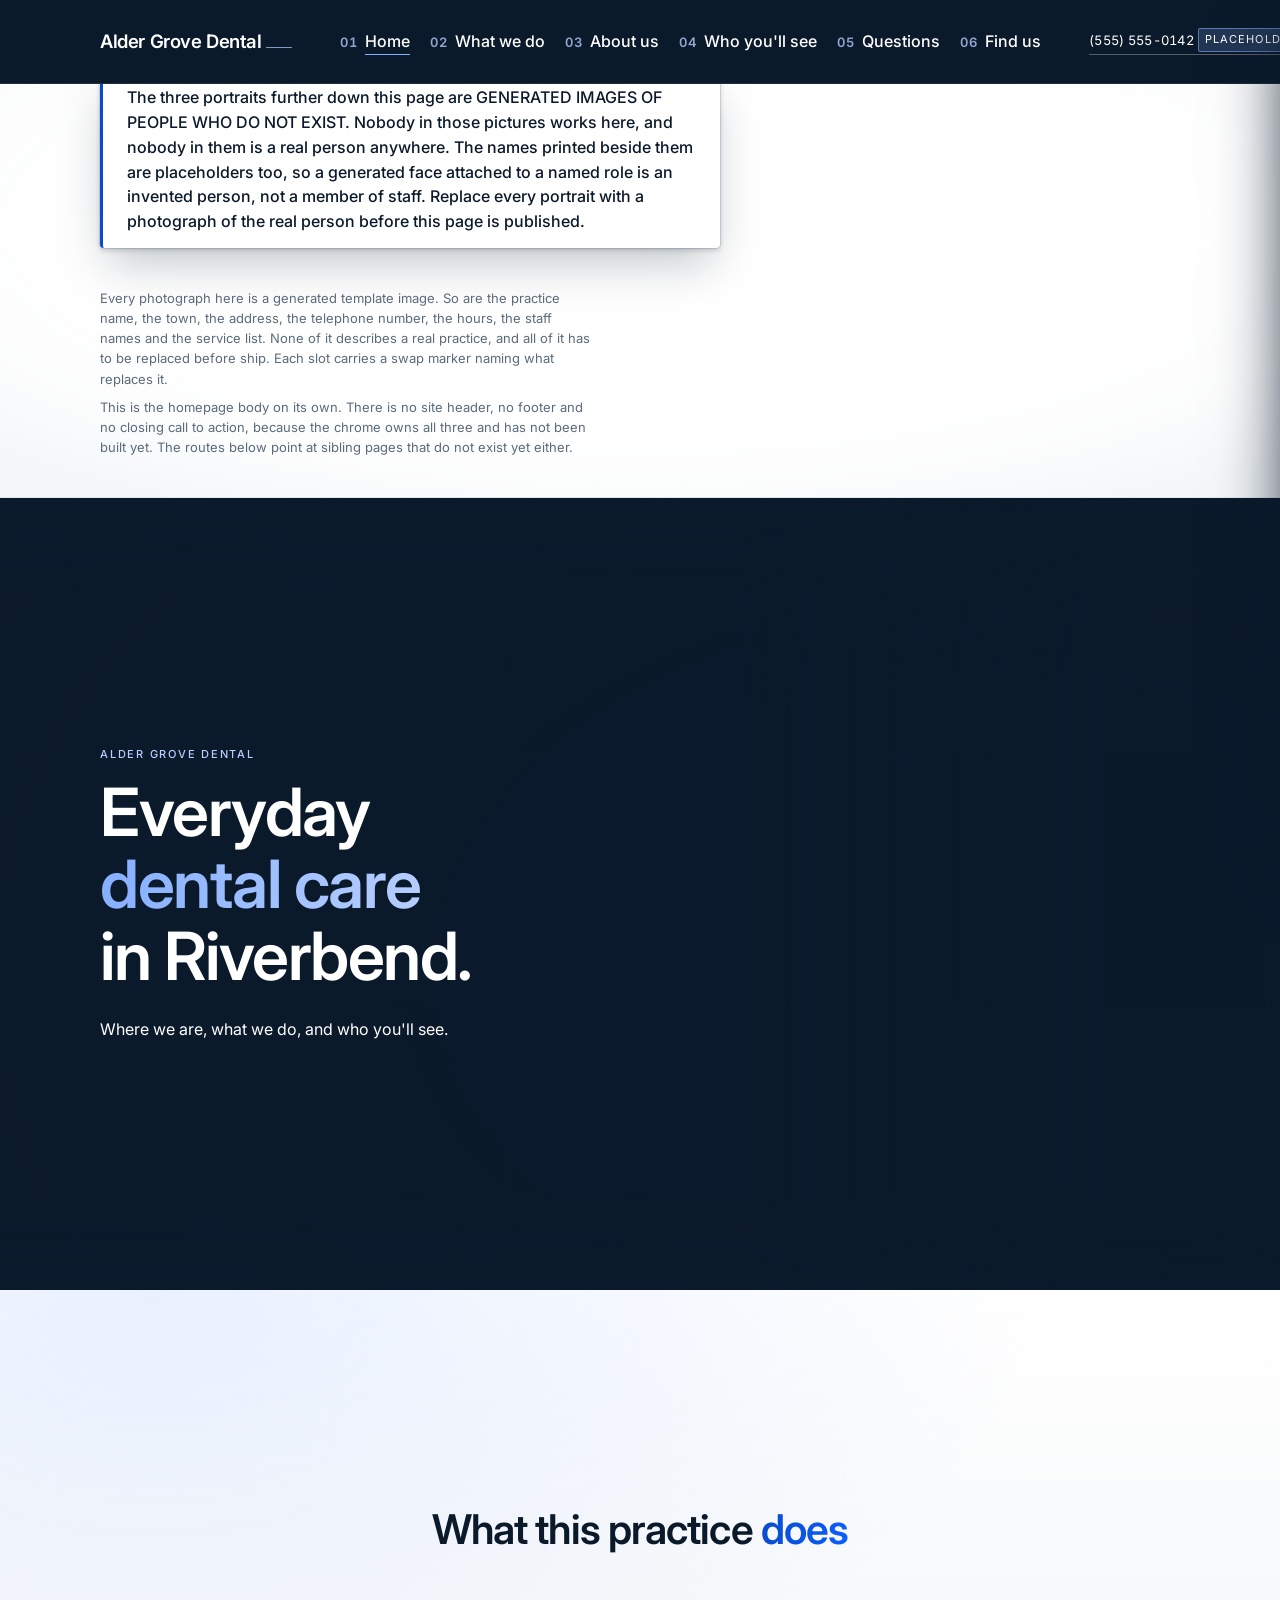
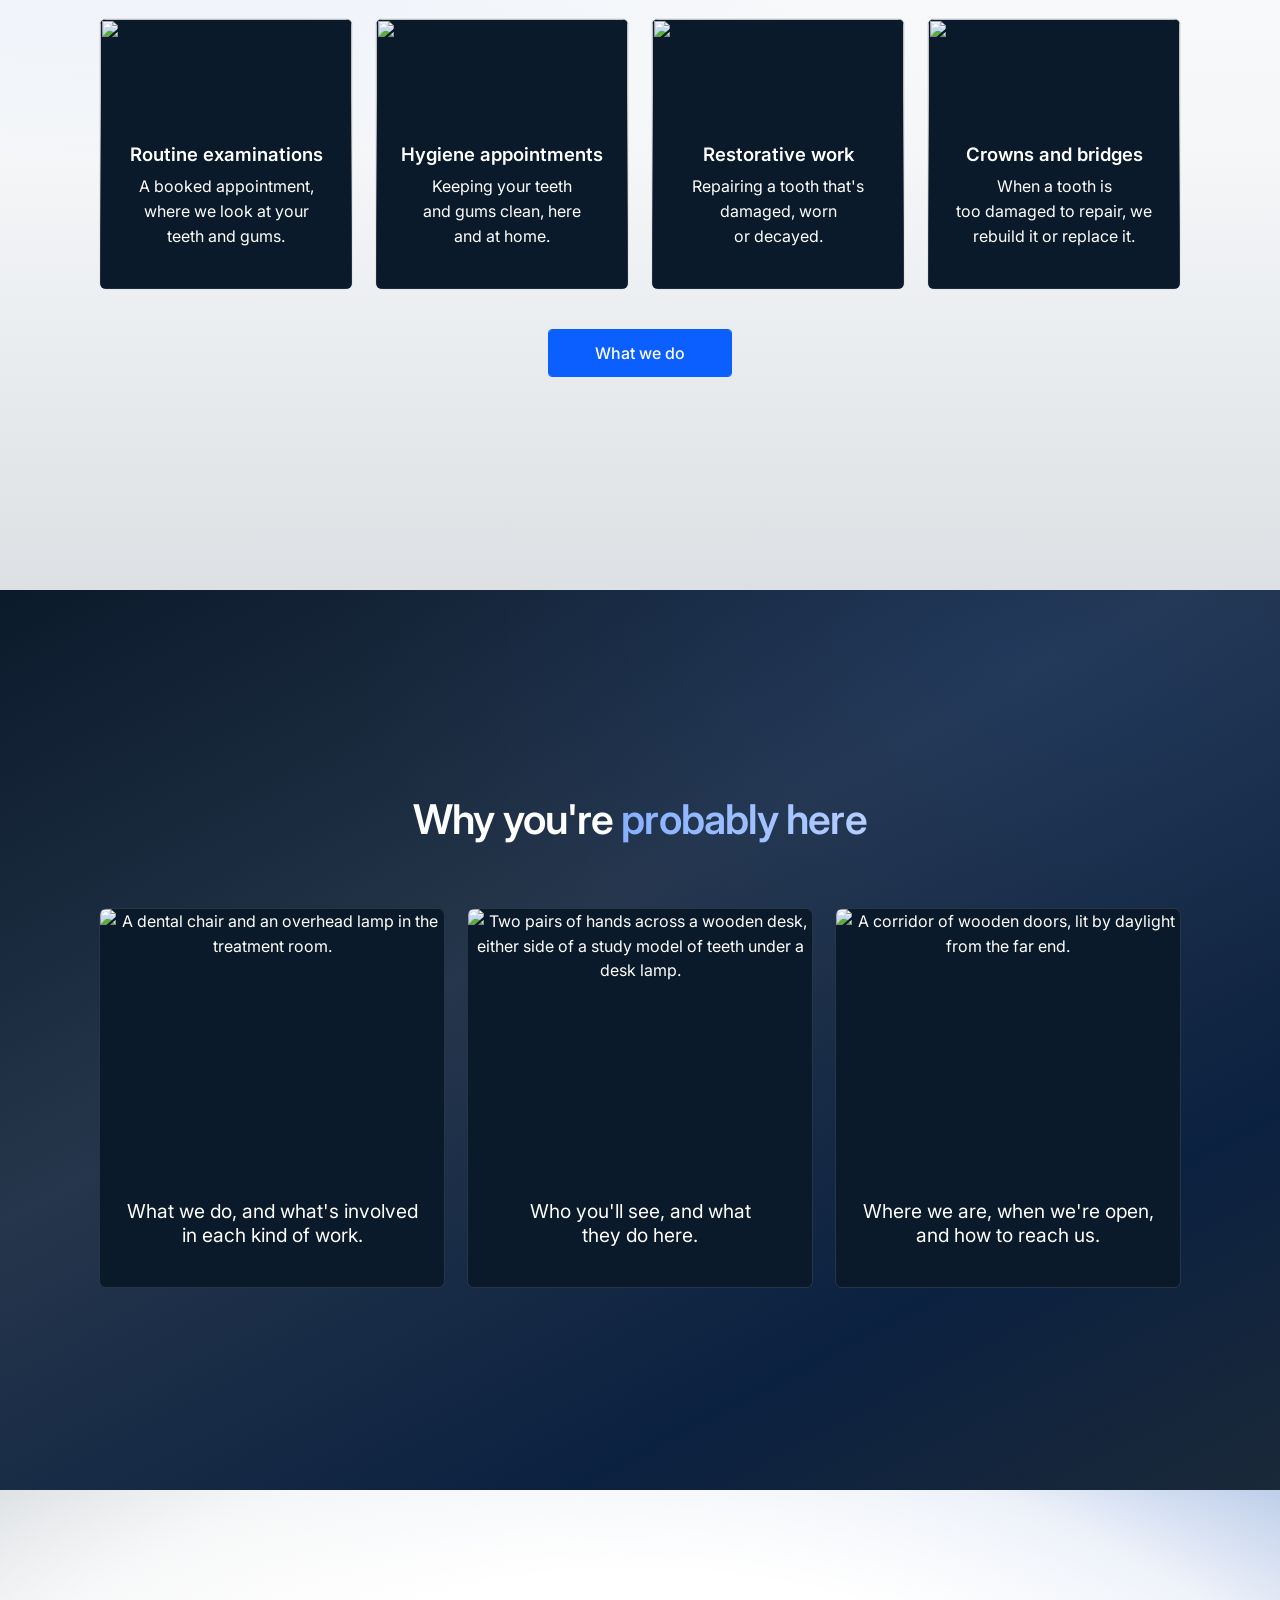
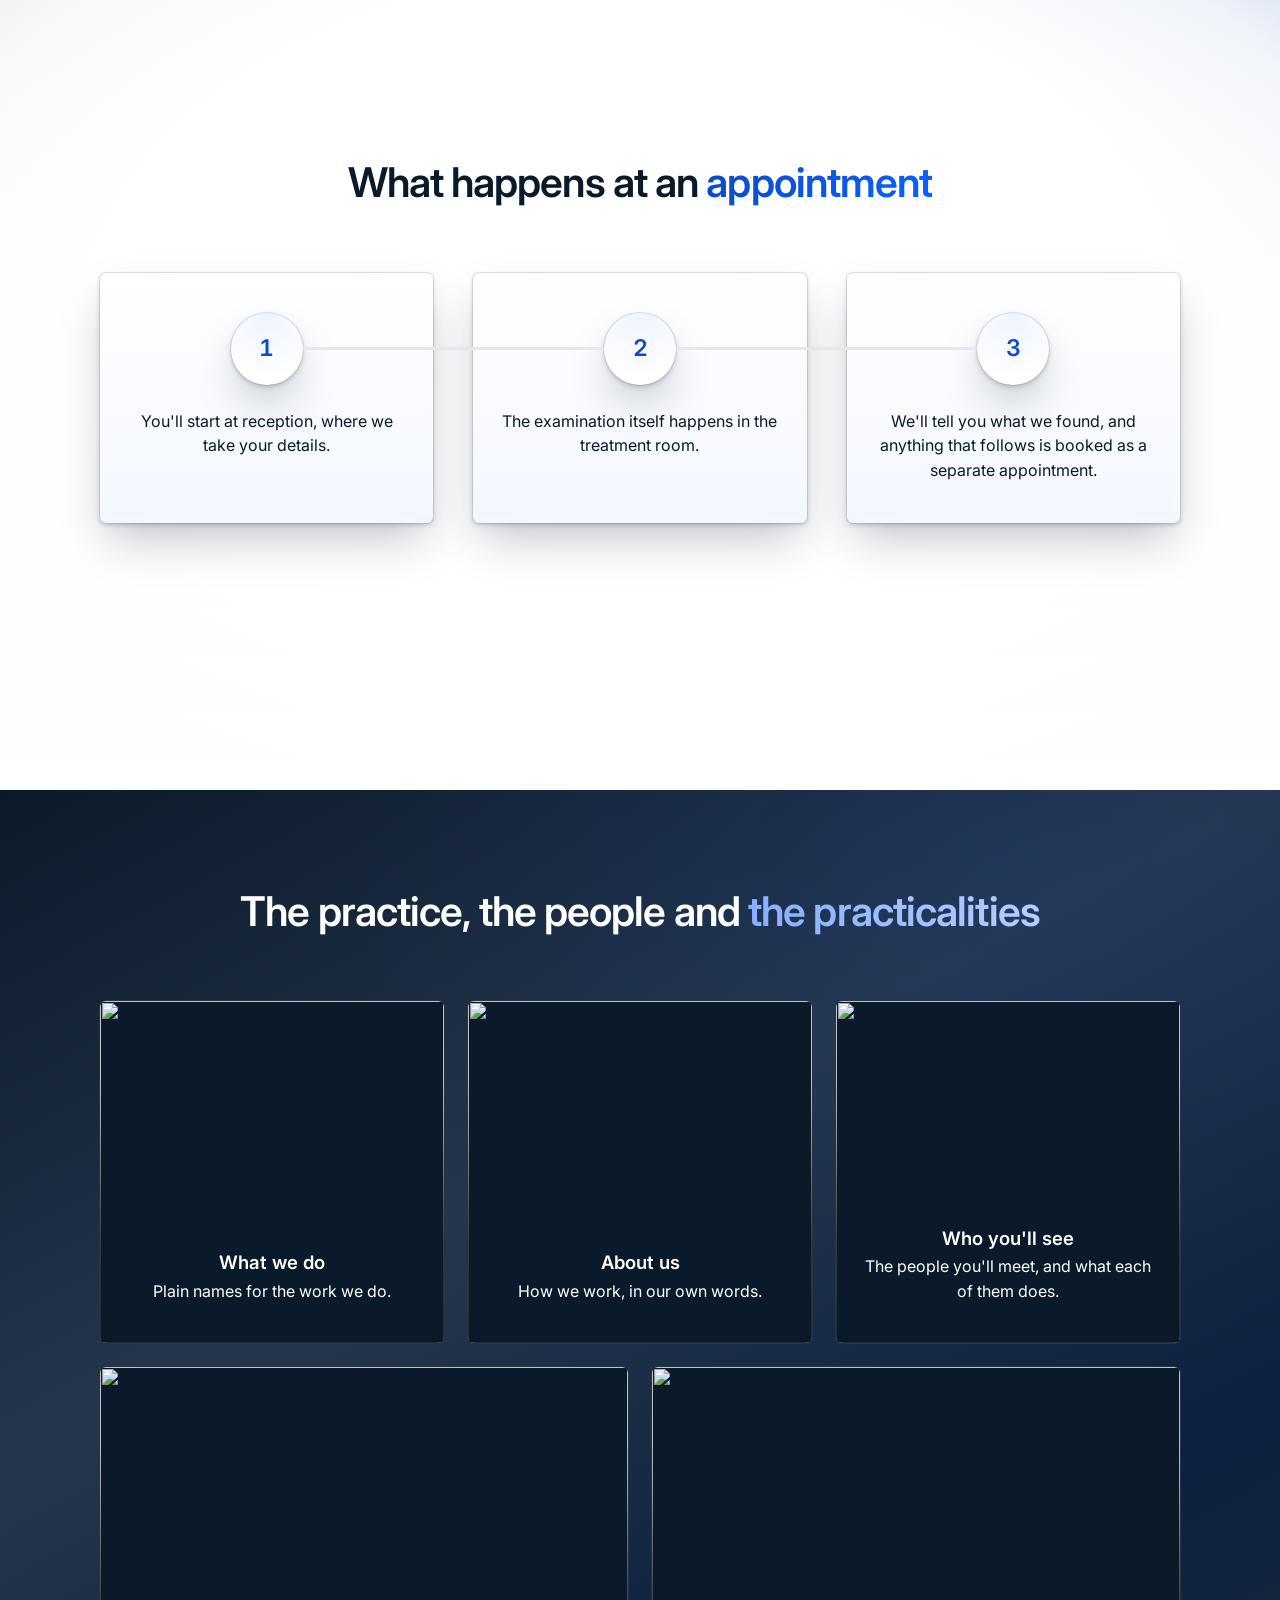
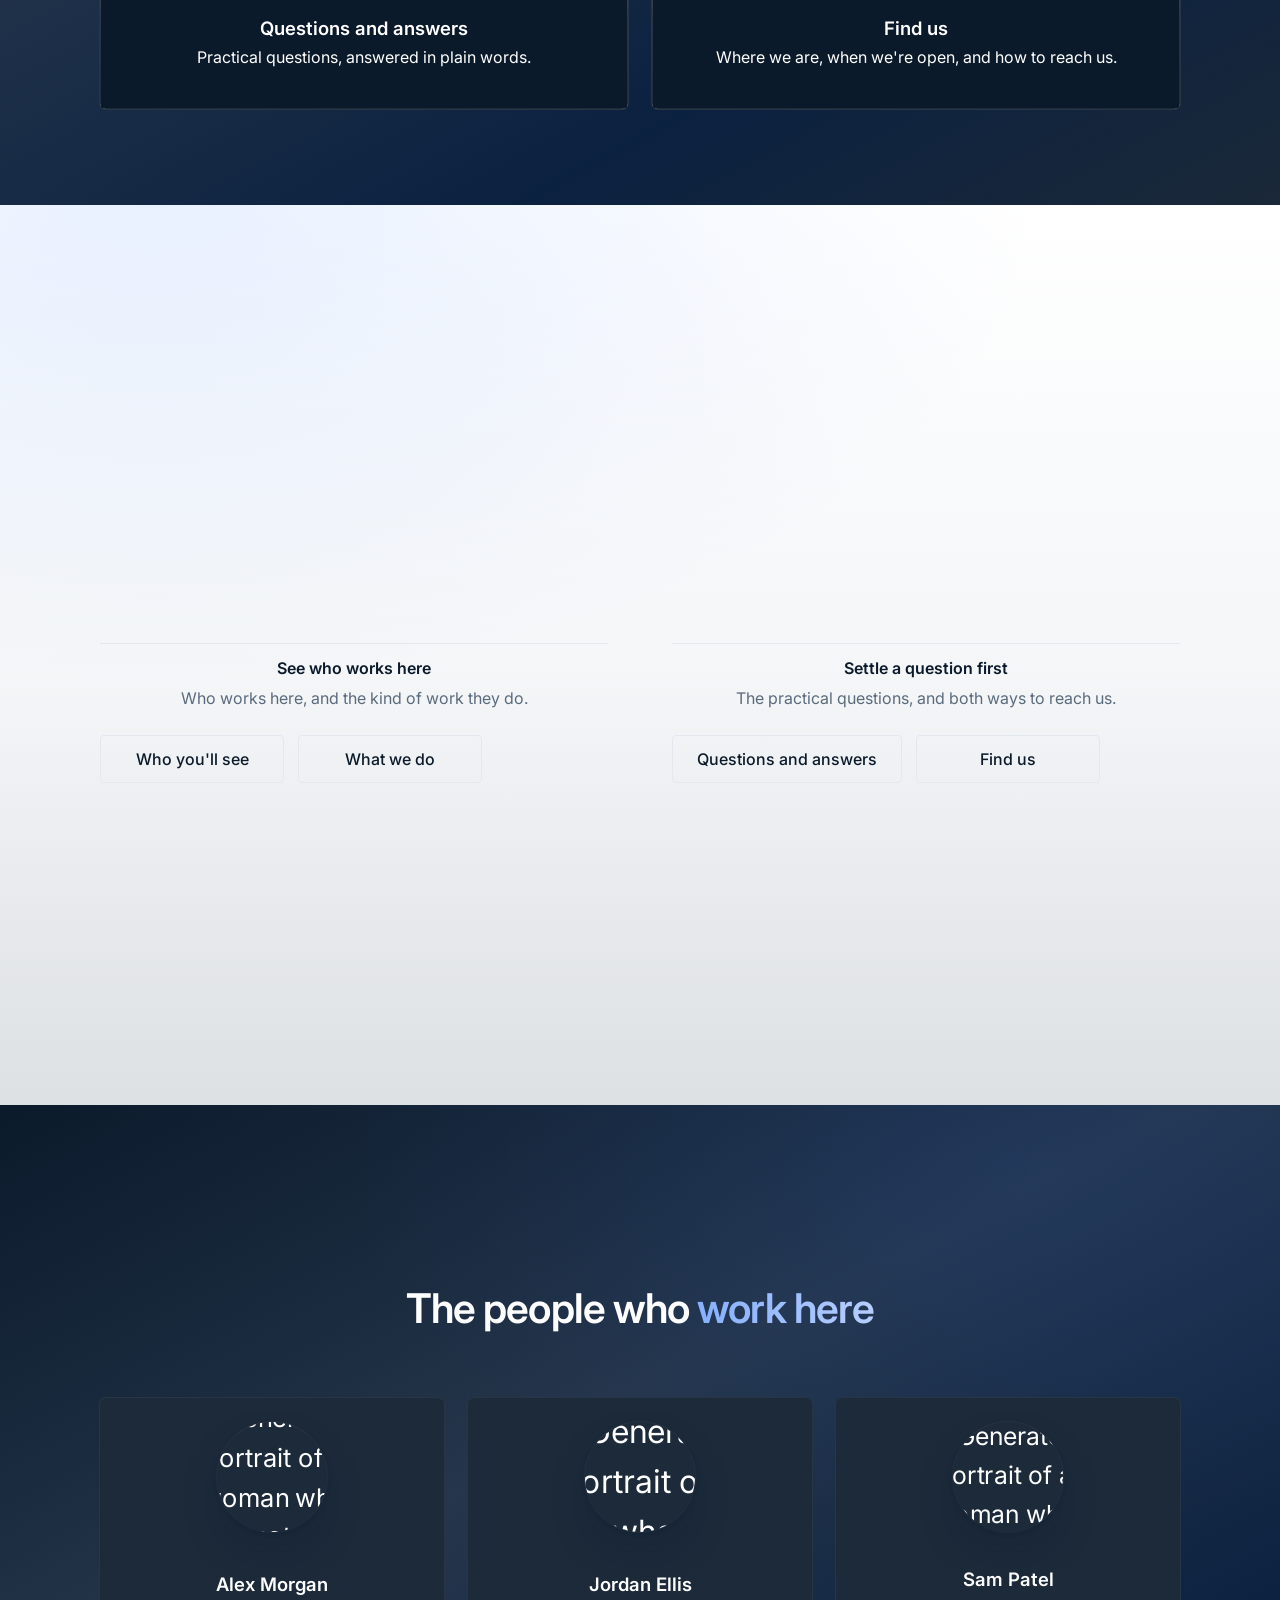
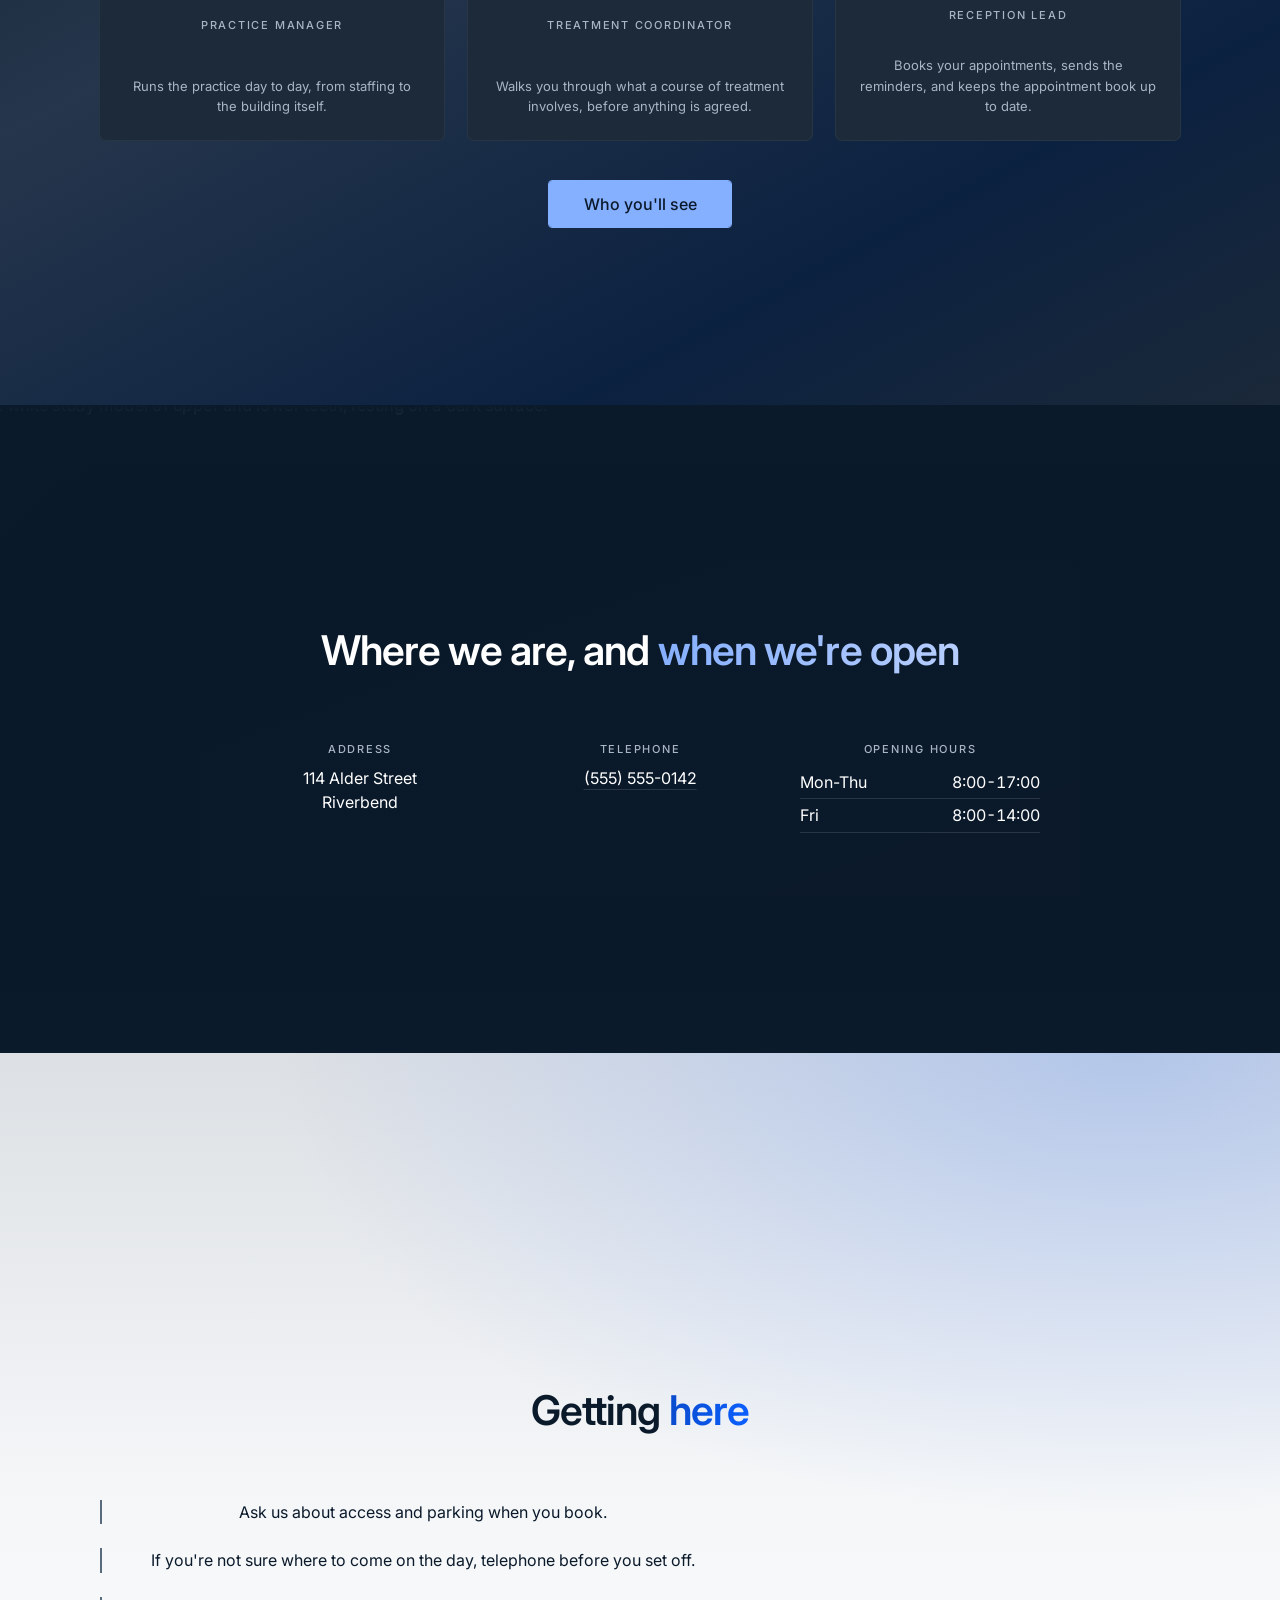
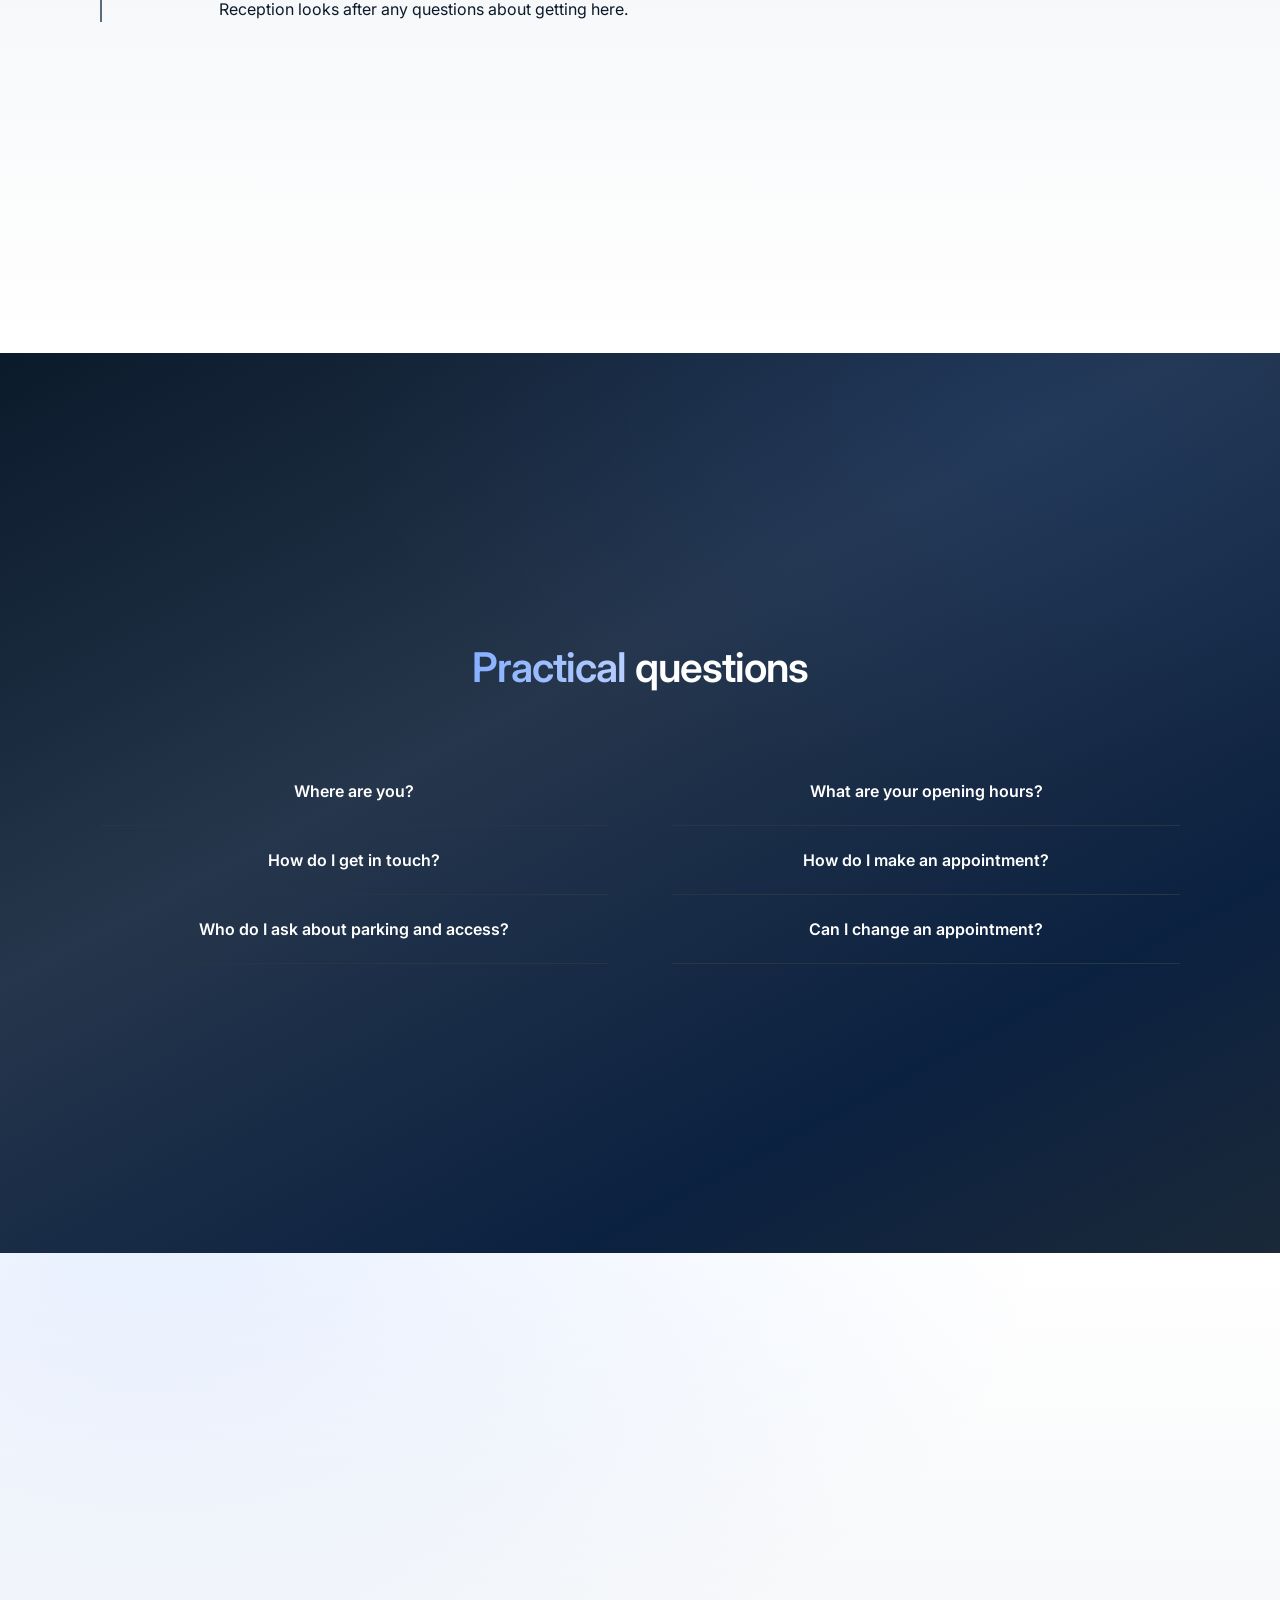
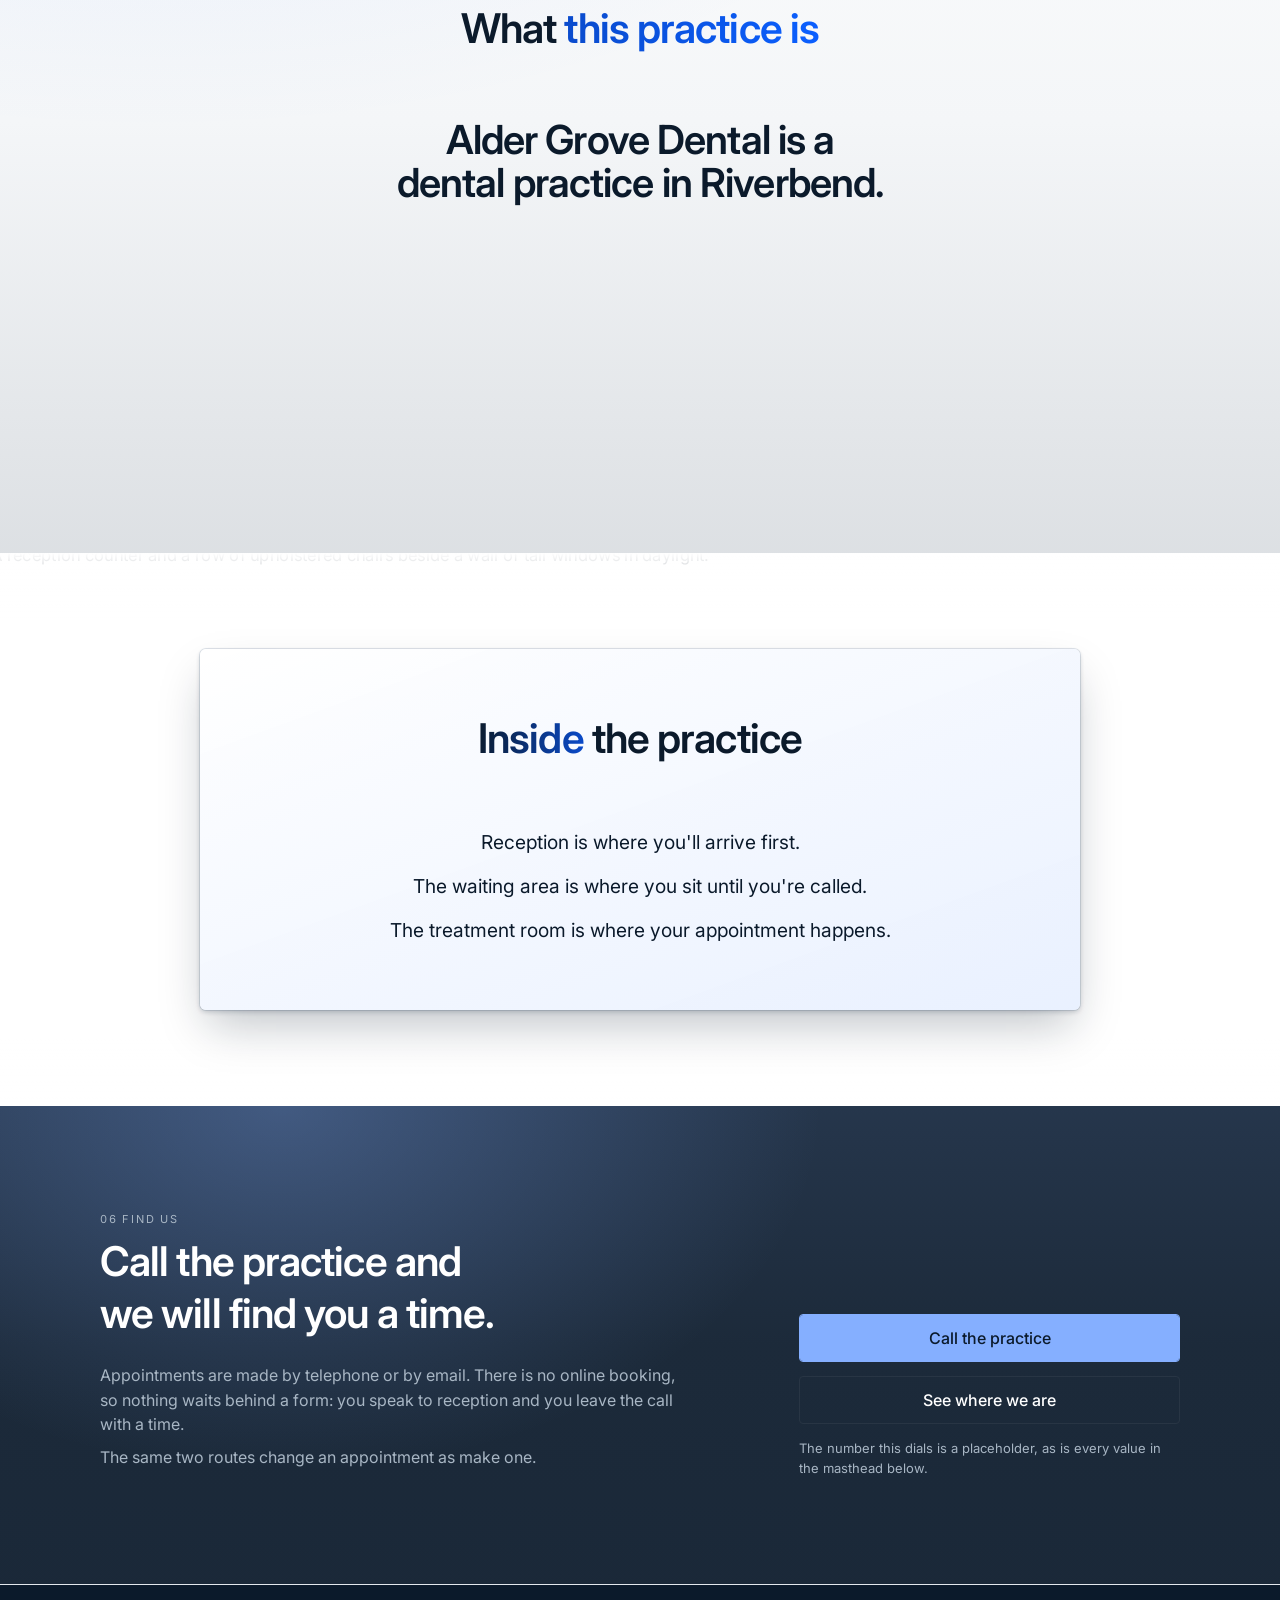
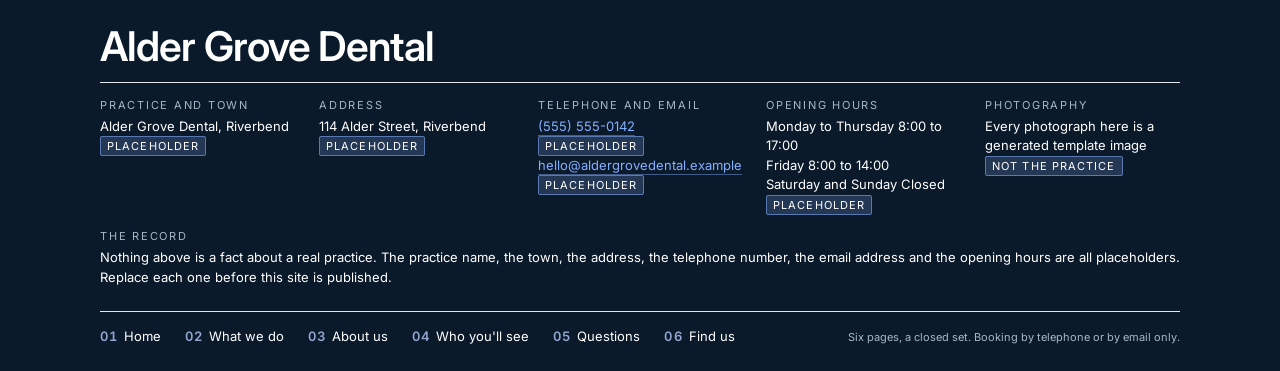
==== commit f17cc585: "Section 17: chrome locked, copy cut 87 percent, four page-type templates - chrome direction C picked" ====
--- a/preview/index.html
+++ b/preview/index.html
@@ -1,3 +1,9 @@
+<!-- PREVIEW STITCH, not the built site.
+     This file was made by dropping the approved page body for "Home" into the LOCKED
+     chrome carrier (_design/_chrome-block.html) so the two can be seen together. It is
+     NOT the output of the build: real assembly writes pages/*.html through build.mjs
+     from copy and per-type templates that do not exist yet, and those writes are held
+     behind the per-type owner stamps. Generated 2026-09-02. -->
 <!doctype html>
 <!-- ============================================================================
      SECTION 8 AMENDMENTS AUTHORISED BY THE OWNER, 2026-09-01
@@ -621,7 +627,7 @@
      than a broken picture, so it will not announce itself.
      swap:image-hero  PRELOAD MIRROR, no new slot
      ============================================================================ -->
-<link rel="preload" as="image" href="../assets/dental-hero-operatory.jpg" fetchpriority="high">
+<link rel="preload" as="image" href="assets/dental-hero-operatory.jpg" fetchpriority="high">
 
 <link rel="stylesheet" href="stomatology-tokens.css">
 <link rel="preconnect" href="https://fonts.googleapis.com">
@@ -740,7 +746,7 @@
      page so the two person grids cannot drift apart again (item 5, consistency). */
   --hp-portrait-size: clamp(96px, 8.6vw, 128px);
 
-  --hp-clinic-img:    url("../assets/dental-bg-clinic-airy.jpg");
+  --hp-clinic-img:    url("assets/dental-bg-clinic-airy.jpg");
   --hp-clinic-alpha:  .55;
   --hp-clinic-mask:   radial-gradient(88% 80% at 50% 46%,
                         transparent 0%,
@@ -2850,9 +2856,164 @@
   .hp-label{ padding:var(--ds-space-md) var(--hp-gutter); }
 }
 </style>
+<link rel="stylesheet" href="stomatology-chrome.css">
 </head>
 <body>
 
+<a class="cc-skip" href="#main">Skip to content</a>
+
+<header class="cc-bar surface-dark" id="cc-bar">
+  <div class="cc-bar__in">
+
+    <a class="cc-brand" href="index.html">
+      <span class="cc-brand__name">Alder Grove Dental</span>
+      <span class="cc-brand__rule" aria-hidden="true"></span>
+    </a>
+
+    <nav class="cc-nav" aria-label="Primary">
+
+      <div class="cc-nav__item">
+        <a class="cc-link is-active" href="index.html"><span class="cc-num">01</span> <span class="cc-link__label">Home</span></a>
+      </div>
+
+      <!-- THE CONTENTS INDEX, opening on "02 What we do". Every row below is a
+           REAL section id inside page-services.html. Nothing was invented. -->
+      <div class="cc-nav__item" data-menu>
+        <button class="cc-link" type="button" aria-haspopup="true" aria-expanded="false" aria-controls="cc-index-services"><span class="cc-num">02</span> <span class="cc-link__label">What we do</span></button>
+        <div class="cc-panel cc-panel--index surface-dark" id="cc-index-services" role="region" aria-label="What we do, contents">
+          <div class="cc-panel__in cc-idx">
+            <div class="cc-idx__list">
+              <p class="cc-idx__head"><span class="cc-num">02</span> <b>What we do</b> <span class="cc-idx__kicker">contents</span></p>
+
+              <a class="cc-idx__row" href="services.html#s2-why-this-area-wedge">
+                <span class="cc-idx__n">02.1</span>
+                <span><span class="cc-idx__t">Why this area</span><span class="cc-idx__s">What the practice takes on, and why.</span></span>
+              </a>
+              <a class="cc-idx__row" href="services.html#s3-sub-area-blocks">
+                <span class="cc-idx__n">02.2</span>
+                <span><span class="cc-idx__t">The areas of work</span><span class="cc-idx__s">Set out one block at a time.</span></span>
+              </a>
+              <a class="cc-idx__row" href="services.html#s4-cross-link-rail">
+                <span class="cc-idx__n">02.3</span>
+                <span><span class="cc-idx__t">Related pages</span><span class="cc-idx__s">Where this page hands you on.</span></span>
+              </a>
+              <a class="cc-idx__row" href="services.html#s5-routing-band">
+                <span class="cc-idx__n">02.4</span>
+                <span><span class="cc-idx__t">Where to go next</span><span class="cc-idx__s">If you are not sure what you need.</span></span>
+              </a>
+              <a class="cc-idx__row" href="services.html#s6-where-the-work-happens">
+                <span class="cc-idx__n">02.5</span>
+                <span><span class="cc-idx__t">Where the work happens</span><span class="cc-idx__s">The rooms, and what is in them.</span></span>
+              </a>
+            </div>
+
+            <div class="cc-feat">
+              <img class="cc-feat__img" src="assets/image-corridor.jpg" alt="" loading="lazy">
+              <span class="cc-feat__grade" aria-hidden="true"></span>
+              <div class="cc-feat__body">
+                <p class="cc-feat__eyebrow">Before you come in</p>
+                <p class="cc-feat__line">What is included, set out before you are in the chair.</p>
+                <a class="cc-feat__link" href="index.html#s4-inclusion-value">Read that section</a>
+              </div>
+            </div>
+          </div>
+        </div>
+      </div>
+
+      <div class="cc-nav__item">
+        <a class="cc-link" href="about.html"><span class="cc-num">03</span> <span class="cc-link__label">About us</span></a>
+      </div>
+
+      <div class="cc-nav__item">
+        <a class="cc-link" href="team.html"><span class="cc-num">04</span> <span class="cc-link__label">Who you'll see</span></a>
+      </div>
+
+      <!-- THE PLAIN DROPDOWN, the second open state. Real sections of page-faq.html. -->
+      <div class="cc-nav__item" data-menu>
+        <button class="cc-link" type="button" aria-haspopup="true" aria-expanded="false" aria-controls="cc-drop-faq"><span class="cc-num">05</span> <span class="cc-link__label">Questions</span></button>
+        <div class="cc-panel cc-drop surface-dark" id="cc-drop-faq" role="region" aria-label="Questions, contents">
+          <div class="cc-panel__in">
+            <a class="cc-drop__item" href="faq.html#s4-objection-faq"><span class="cc-idx__n">05.1</span><span><span class="cc-idx__t">The questions themselves</span><span class="cc-drop__sub">What to raise on the telephone, and what to raise in the room.</span></span></a>
+            <a class="cc-drop__item" href="faq.html#s3-sub-area-blocks"><span class="cc-idx__n">05.2</span><span><span class="cc-idx__t">The practical answers</span><span class="cc-drop__sub">Where we are, when we are open, how to reach us.</span></span></a>
+            <a class="cc-drop__item" href="faq.html#s7-cost-posture"><span class="cc-idx__n">05.3</span><span><span class="cc-idx__t">On cost</span><span class="cc-drop__sub">How the practice talks about what things cost.</span></span></a>
+          </div>
+        </div>
+      </div>
+
+      <div class="cc-nav__item">
+        <a class="cc-link" href="contact.html"><span class="cc-num">06</span> <span class="cc-link__label">Find us</span></a>
+      </div>
+    </nav>
+
+    <!-- #11's right-corner slot. No year mark and no live status can be claimed
+         here, so the corner carries the telephone, which is the only conversion
+         this practice has, with the unfinished mark the number requires. -->
+    <a class="cc-tel" href="tel:+15555550142">
+      <span class="cc-tel__num">(555) 555-0142</span>
+      <span class="cc-unfinished">placeholder</span>
+    </a>
+
+    <button class="site-header__hamburger" type="button"
+            aria-label="Open menu" aria-controls="mobile-drawer" aria-expanded="false">
+      <span aria-hidden="true"></span>
+    </button>
+  </div>
+</header>
+
+<div class="cc-scrim" id="cc-scrim" hidden></div>
+
+<aside id="mobile-drawer" class="surface-dark" aria-hidden="true" aria-label="Menu">
+
+  <div class="cc-drawer__head">
+    <button class="cc-drawer__close" type="button" aria-label="Close menu">&times;</button>
+  </div>
+
+  <nav class="cc-drawer__nav" aria-label="Primary, mobile">
+    <a class="cc-drawer__link" href="index.html"><span class="cc-num">01</span> <span class="cc-link__label">Home</span></a>
+
+    <div class="cc-drawer__group">
+      <button class="cc-drawer__sum" type="button" aria-expanded="false"><span class="cc-num">02</span> <span class="cc-link__label">What we do</span></button>
+      <div class="cc-drawer__sub">
+        <a href="services.html#s2-why-this-area-wedge">02.1 Why this area</a>
+        <a href="services.html#s3-sub-area-blocks">02.2 The areas of work</a>
+        <a href="services.html#s4-cross-link-rail">02.3 Related pages</a>
+        <a href="services.html#s5-routing-band">02.4 Where to go next</a>
+        <a href="services.html#s6-where-the-work-happens">02.5 Where the work happens</a>
+      </div>
+    </div>
+
+    <a class="cc-drawer__link" href="about.html"><span class="cc-num">03</span> <span class="cc-link__label">About us</span></a>
+    <a class="cc-drawer__link" href="team.html"><span class="cc-num">04</span> <span class="cc-link__label">Who you'll see</span></a>
+
+    <div class="cc-drawer__group">
+      <button class="cc-drawer__sum" type="button" aria-expanded="false"><span class="cc-num">05</span> <span class="cc-link__label">Questions</span></button>
+      <div class="cc-drawer__sub">
+        <a href="faq.html#s4-objection-faq">05.1 The questions themselves</a>
+        <a href="faq.html#s3-sub-area-blocks">05.2 The practical answers</a>
+        <a href="faq.html#s7-cost-posture">05.3 On cost</a>
+      </div>
+    </div>
+
+    <a class="cc-drawer__link" href="contact.html"><span class="cc-num">06</span> <span class="cc-link__label">Find us</span></a>
+  </nav>
+
+  <!-- GRAFTED FROM DIRECTION A. The second class is not decoration.
+       verify-chrome-drawer-reachable's in-page probe locates the drawer's action
+       block by the literal class drawer-foot, drawer-cta or drawer__foot. When it
+       finds none it SKIPS the file and then prints PASS, so a namespaced-only class
+       buys a green line that tested nothing: this concept reported
+       "skip (no-nav-or-foot)" followed by "PASS" until this class was added.
+       Carrying the canonical name beside the namespaced one makes the probe actually
+       run, exactly as .site-header__hamburger and #mobile-drawer do for the
+       functional gate. It stays invisible to the nav-consistency extractor, which
+       drops any block whose class ends in -cta, so the drawer's top-level labels
+       still match the header's. -->
+  <div class="cc-drawer__cta drawer-cta">
+    <a class="hp-go hp-go--solid" href="tel:+15555550142">Call the practice</a>
+  </div>
+</aside>
+
+<main id="main">
 <!-- ========================= THE LABEL STRIP (build furniture) =============== -->
 <div class="hp-label hp-clinic">
   <div class="hp-label__inner">
@@ -2883,7 +3044,7 @@
            picture has finished decoding, which is right for the six below-the-fold
            photographs and wrong for this one: it can hold the largest paint back a
            frame for no gain, because nothing is waiting behind it. -->
-      <img class="hp-photo__img" src="../assets/dental-hero-operatory.jpg"
+      <img class="hp-photo__img" src="assets/dental-hero-operatory.jpg"
            width="1024" height="576" loading="eager" fetchpriority="high" decoding="sync"
            alt="A treatment room in low light, with a cream chair under one warm overhead lamp and dark walnut cabinets on both sides.">
       <span class="hp-photo__scrim"></span>
@@ -2927,7 +3088,7 @@
                alt is the correct value rather than a ninth repeated description.
                PICK: an examination happens in the chair, so the chair is the room
                this card names. -->
-          <img class="hp-cardphoto hp-cardphoto--service" src="../assets/dental-chair-detail.jpg"
+          <img class="hp-cardphoto hp-cardphoto--service" src="assets/dental-chair-detail.jpg"
                width="1024" height="576" loading="lazy" decoding="async" fetchpriority="low" alt="">
           <span class="hp-cardscrim hp-cardscrim--service"></span>
           <div class="hp-service__body">
@@ -2941,7 +3102,7 @@
           <!-- swap:image-service-2  SLOT MINTED BY THIS BUILD. Decorative, alt="".
                PICK: hygiene work is the instrument tray, which is also where the
                deleted full-bleed band's photograph went rather than off the page. -->
-          <img class="hp-cardphoto hp-cardphoto--service" src="../assets/dental-instruments-tray.jpg"
+          <img class="hp-cardphoto hp-cardphoto--service" src="assets/dental-instruments-tray.jpg"
                width="1024" height="576" loading="lazy" decoding="async" fetchpriority="low" alt="">
           <span class="hp-cardscrim hp-cardscrim--service"></span>
           <div class="hp-service__body">
@@ -2955,7 +3116,7 @@
           <!-- swap:image-service-3  SLOT MINTED BY THIS BUILD. Decorative, alt="".
                PICK: a study model is what a repair is planned against. It depicts no
                procedure and nothing intraoral. -->
-          <img class="hp-cardphoto hp-cardphoto--service" src="../assets/dental-model-teeth.jpg"
+          <img class="hp-cardphoto hp-cardphoto--service" src="assets/dental-model-teeth.jpg"
                width="1024" height="576" loading="lazy" decoding="async" fetchpriority="low" alt="">
           <span class="hp-cardscrim hp-cardscrim--service"></span>
           <div class="hp-service__body">
@@ -2970,7 +3131,7 @@
                PICK: two pairs of hands either side of a model is the conversation a
                rebuild starts with. ITEM 8 AS AMENDED: hands are in frame, no face
                and no eyes are. -->
-          <img class="hp-cardphoto hp-cardphoto--service" src="../assets/dental-hands-consult.jpg"
+          <img class="hp-cardphoto hp-cardphoto--service" src="assets/dental-hands-consult.jpg"
                width="1024" height="576" loading="lazy" decoding="async" fetchpriority="low" alt="">
           <span class="hp-cardscrim hp-cardscrim--service"></span>
           <div class="hp-service__body">
@@ -3016,7 +3177,7 @@
                a TREATMENT change and not a SLOT change, so the brief's verbatim alt
                still describes what is actually rendered and the owner's box
                instruction creates no new alt deviation. -->
-          <img class="hp-cardphoto hp-cardphoto--find" src="../assets/dental-chair-detail.jpg"
+          <img class="hp-cardphoto hp-cardphoto--find" src="assets/dental-chair-detail.jpg"
                width="1024" height="576" loading="lazy" decoding="async" fetchpriority="low"
                alt="A dental chair and an overhead lamp in the treatment room.">
           <span class="hp-cardscrim hp-cardscrim--find"></span>
@@ -3036,7 +3197,7 @@
                is written from the picture per the brief's own alt RULE. The owed
                string returns the moment a matching photograph lands.
                ITEM 8 AS AMENDED: hands are in frame. No face and no eyes are. -->
-          <img class="hp-cardphoto hp-cardphoto--find" src="../assets/dental-hands-consult.jpg"
+          <img class="hp-cardphoto hp-cardphoto--find" src="assets/dental-hands-consult.jpg"
                width="1024" height="576" loading="lazy" decoding="async" fetchpriority="low"
                alt="Two pairs of hands across a wooden desk, either side of a study model of teeth under a desk lamp.">
           <span class="hp-cardscrim hp-cardscrim--find"></span>
@@ -3055,7 +3216,7 @@
                photograph is an interior corridor rather than an entrance, so the alt
                is written from the picture per the brief's own alt RULE. It states NO
                premises fact: no floor, no entrance direction, no lift, no ramp. -->
-          <img class="hp-cardphoto hp-cardphoto--find" src="../assets/dental-clinic-warm.jpg"
+          <img class="hp-cardphoto hp-cardphoto--find" src="assets/dental-clinic-warm.jpg"
                width="1024" height="576" loading="lazy" decoding="async" fetchpriority="low"
                alt="A corridor of wooden doors, lit by daylight from the far end.">
           <span class="hp-cardscrim hp-cardscrim--find"></span>
@@ -3159,7 +3320,7 @@
                  already names the destination, so alt="" rather than a description
                  the label repeats. DESTINATION-KEYED: the instrument tray is the
                  services photograph everywhere it appears on this page. -->
-            <img class="hp-cardphoto hp-cardphoto--route" src="../assets/dental-instruments-tray.jpg"
+            <img class="hp-cardphoto hp-cardphoto--route" src="assets/dental-instruments-tray.jpg"
                  width="1024" height="576" loading="lazy" decoding="async" fetchpriority="low" alt="">
             <span class="hp-cardscrim hp-cardscrim--route"></span>
             <div class="hp-route__body">
@@ -3172,7 +3333,7 @@
                Owed: name, founder, values and people. -->
           <a class="hp-route" href="about.html">
             <!-- swap:image-route-2  SLOT MINTED BY THIS BUILD. Decorative, alt="". -->
-            <img class="hp-cardphoto hp-cardphoto--route" src="../assets/dental-clinic-warm.jpg"
+            <img class="hp-cardphoto hp-cardphoto--route" src="assets/dental-clinic-warm.jpg"
                  width="1024" height="576" loading="lazy" decoding="async" fetchpriority="low" alt="">
             <span class="hp-cardscrim hp-cardscrim--route"></span>
             <div class="hp-route__body">
@@ -3188,7 +3349,7 @@
                  DESTINATION-KEYED to the team page: the same photograph the box at
                  band 3 uses for the same door. ITEM 8 AS AMENDED: hands are in
                  frame, no face and no eyes are. -->
-            <img class="hp-cardphoto hp-cardphoto--route" src="../assets/dental-hands-consult.jpg"
+            <img class="hp-cardphoto hp-cardphoto--route" src="assets/dental-hands-consult.jpg"
                  width="1024" height="576" loading="lazy" decoding="async" fetchpriority="low" alt="">
             <span class="hp-cardscrim hp-cardscrim--route"></span>
             <div class="hp-route__body">
@@ -3201,7 +3362,7 @@
                Owed: the questions themselves. -->
           <a class="hp-route" href="faq.html">
             <!-- swap:image-route-4  SLOT MINTED BY THIS BUILD. Decorative, alt="". -->
-            <img class="hp-cardphoto hp-cardphoto--route" src="../assets/dental-model-teeth.jpg"
+            <img class="hp-cardphoto hp-cardphoto--route" src="assets/dental-model-teeth.jpg"
                  width="1024" height="576" loading="lazy" decoding="async" fetchpriority="low" alt="">
             <span class="hp-cardscrim hp-cardscrim--route"></span>
             <div class="hp-route__body">
@@ -3216,7 +3377,7 @@
             <!-- swap:image-route-5  SLOT MINTED BY THIS BUILD. Decorative, alt="".
                  DESTINATION-KEYED to the contact page: the same reception the
                  closing band ends on. -->
-            <img class="hp-cardphoto hp-cardphoto--route" src="../assets/dental-clinic-reception.jpg"
+            <img class="hp-cardphoto hp-cardphoto--route" src="assets/dental-clinic-reception.jpg"
                  width="1024" height="576" loading="lazy" decoding="async" fetchpriority="low" alt="">
             <span class="hp-cardscrim hp-cardscrim--route"></span>
             <div class="hp-route__body">
@@ -3302,7 +3463,7 @@
                The same three values are set on the same three faces on page-team,
                so one name gets one face at one crop across the site. -->
           <span class="hp-portrait">
-            <img class="hp-portrait__img" src="../assets/dental-person-07.jpg"
+            <img class="hp-portrait__img" src="assets/dental-person-07.jpg"
                  style="--hp-p-z:1.6; --hp-p-x:1%; --hp-p-y:5%"
                  width="1024" height="1024" loading="lazy" decoding="async" fetchpriority="low"
                  alt="Generated portrait of a woman who does not exist, standing in for a staff photograph.">
@@ -3317,7 +3478,7 @@
         </li>
         <li class="hp-person hp-reveal" style="--hp-i:2">
           <span class="hp-portrait">
-            <img class="hp-portrait__img" src="../assets/dental-person-08.jpg"
+            <img class="hp-portrait__img" src="assets/dental-person-08.jpg"
                  style="--hp-p-z:2; --hp-p-x:4%; --hp-p-y:18%"
                  width="1024" height="1024" loading="lazy" decoding="async" fetchpriority="low"
                  alt="Generated portrait of a man who does not exist, standing in for a staff photograph.">
@@ -3332,7 +3493,7 @@
         </li>
         <li class="hp-person hp-reveal" style="--hp-i:3">
           <span class="hp-portrait">
-            <img class="hp-portrait__img" src="../assets/dental-person-03.jpg"
+            <img class="hp-portrait__img" src="assets/dental-person-03.jpg"
                  style="--hp-p-z:1.55; --hp-p-x:-2%; --hp-p-y:15%"
                  width="1024" height="1024" loading="lazy" decoding="async" fetchpriority="low"
                  alt="Generated portrait of a woman who does not exist, standing in for a staff photograph.">
@@ -3373,7 +3534,7 @@
            is an eighth. It exists because the owner requires all four ground
            treatments to appear, and a band ground needs a marker so a swapper can
            find it. The derived swap index must be reconciled from 7 to 8. -->
-      <img class="hp-photo__img" src="../assets/dental-model-teeth.jpg"
+      <img class="hp-photo__img" src="assets/dental-model-teeth.jpg"
            width="1024" height="576" loading="lazy" decoding="async" fetchpriority="low"
            alt="A white study model of upper and lower teeth, resting on a dark surface.">
       <span class="hp-photo__scrim"></span>
@@ -3550,7 +3711,7 @@
            counter rather than a side table, so the alt below is written from the
            picture per the brief's own alt RULE rather than asserting furniture that
            is not in it. -->
-      <img class="hp-photo__img" src="../assets/dental-clinic-reception.jpg"
+      <img class="hp-photo__img" src="assets/dental-clinic-reception.jpg"
            width="1024" height="576" loading="lazy" decoding="async" fetchpriority="low"
            alt="A reception counter and a row of upholstered chairs beside a wall of tall windows in daylight.">
       <span class="hp-photo__scrim"></span>
@@ -3576,7 +3737,141 @@
     </div>
   </div>
 </section>
-
+</main>
+
+  <section class="cc-closing precta surface-dark">
+    <div class="cc-closing__in">
+      <div>
+        <p class="cc-closing__eyebrow">06 Find us</p>
+        <h2>Call the practice and we will find you a time.</h2>
+        <p>Appointments are made by telephone or by email. There is no online booking, so nothing waits behind a form: you speak to reception and you leave the call with a time.</p>
+        <p>The same two routes change an appointment as make one.</p>
+      </div>
+      <div class="cc-acts">
+        <a class="hp-go hp-go--solid" href="tel:+15555550142">Call the practice</a>
+        <a class="hp-go hp-go--quiet" href="contact.html">See where we are</a>
+        <small>The number this dials is a placeholder, as is every value in the masthead below.</small>
+      </div>
+    </div>
+  </section>
+
+
+<footer class="cc-foot surface-dark">
+  <div class="cc-foot__in">
+
+    <p class="cc-foot__mark">Alder Grove Dental</p>
+
+    <!-- THE MASTHEAD CREDITS. This is the slot FOOTER-STYLES #19 was picked for.
+         A periodical prints who made the edition and under what conditions here;
+         this build prints what in it is not yet real. Every value is marked at
+         the point where it sits, and the last credit states the record in full,
+         so the disclosure is a masthead block rather than buried fine print. -->
+    <div class="cc-mast">
+      <div>
+        <span class="cc-mast__k">Practice and town</span>
+        <p class="cc-mast__v">Alder Grove Dental, Riverbend <span class="cc-unfinished">placeholder</span></p>
+      </div>
+      <div>
+        <span class="cc-mast__k">Address</span>
+        <p class="cc-mast__v">114 Alder Street, Riverbend <span class="cc-unfinished">placeholder</span></p>
+      </div>
+      <div>
+        <span class="cc-mast__k">Telephone and email</span>
+        <p class="cc-mast__v"><a class="cc-a" href="tel:+15555550142">(555) 555-0142</a> <span class="cc-unfinished">placeholder</span><br><a class="cc-a" href="mailto:hello@aldergrovedental.example">hello@aldergrovedental.example</a> <span class="cc-unfinished">placeholder</span></p>
+      </div>
+      <div>
+        <span class="cc-mast__k">Opening hours</span>
+        <p class="cc-mast__v">Monday to Thursday 8:00 to 17:00<br>Friday 8:00 to 14:00<br>Saturday and Sunday Closed <span class="cc-unfinished">placeholder</span></p>
+      </div>
+      <div>
+        <span class="cc-mast__k">Photography</span>
+        <p class="cc-mast__v">Every photograph here is a generated template image <span class="cc-unfinished">not the practice</span></p>
+      </div>
+      <div class="cc-mast__record">
+        <span class="cc-mast__k">The record</span>
+        <p class="cc-mast__v">Nothing above is a fact about a real practice. The practice name, the town, the address, the telephone number, the email address and the opening hours are all placeholders. Replace each one before this site is published.</p>
+      </div>
+    </div>
+
+    <div class="cc-foot__bar">
+      <a class="cc-foot__link" href="index.html"><span class="cc-num">01</span> Home</a>
+      <a class="cc-foot__link" href="services.html"><span class="cc-num">02</span> What we do</a>
+      <a class="cc-foot__link" href="about.html"><span class="cc-num">03</span> About us</a>
+      <a class="cc-foot__link" href="team.html"><span class="cc-num">04</span> Who you'll see</a>
+      <a class="cc-foot__link" href="faq.html"><span class="cc-num">05</span> Questions</a>
+      <a class="cc-foot__link" href="contact.html"><span class="cc-num">06</span> Find us</a>
+      <p class="cc-foot__legal">Six pages, a closed set. Booking by telephone or by email only.</p>
+    </div>
+
+  </div>
+</footer>
+
+<script>
+/* ---------------------------------------------------------------------------
+   (c) of the hover-intent contract: a close-delay cleared on re-enter, so a
+   diagonal traverse from the trigger into the panel never collapses it. (a) and
+   (b) are CSS above: one shared hover scope, and a bridge across the seam.
+   Keyboard: click toggles, Escape closes and returns focus to the trigger.
+   --------------------------------------------------------------------------- */
+(function () {
+  var CLOSE_DELAY = 240;
+
+  document.querySelectorAll('[data-menu]').forEach(function (item) {
+    var trigger = item.querySelector('.cc-link[aria-haspopup]');
+    var timer = null;
+
+    function open() { clearTimeout(timer); item.classList.add('is-open'); trigger.setAttribute('aria-expanded', 'true'); }
+    function close() { item.classList.remove('is-open'); trigger.setAttribute('aria-expanded', 'false'); }
+    function closeSoon() { clearTimeout(timer); timer = setTimeout(close, CLOSE_DELAY); }
+
+    item.addEventListener('mouseenter', open);
+    item.addEventListener('mouseleave', closeSoon);
+    trigger.addEventListener('click', function (e) {
+      e.preventDefault();
+      if (item.classList.contains('is-open')) { close(); } else { open(); }
+    });
+    item.addEventListener('keydown', function (e) {
+      if (e.key === 'Escape') { close(); trigger.focus(); }
+    });
+  });
+
+  /* the scroll state: the bar TIGHTENS once there is content behind it. */
+  var bar = document.getElementById('cc-bar');
+  function onScroll() { bar.classList.toggle('is-tight', window.scrollY > 40); }
+  addEventListener('scroll', onScroll, { passive: true });
+  onScroll();
+
+  /* the drawer, on the canonical contract the functional gate drives. */
+  var burger = document.querySelector('.site-header__hamburger');
+  var drawer = document.getElementById('mobile-drawer');
+  var scrim = document.getElementById('cc-scrim');
+  var closeBtn = drawer.querySelector('.cc-drawer__close');
+
+  function setDrawer(on) {
+    drawer.setAttribute('aria-hidden', on ? 'false' : 'true');
+    burger.setAttribute('aria-expanded', on ? 'true' : 'false');
+    scrim.hidden = !on;
+    scrim.classList.toggle('is-on', on);
+    document.body.style.overflow = on ? 'hidden' : '';
+    if (on) { closeBtn.focus(); } else { burger.focus(); }
+  }
+  burger.addEventListener('click', function () { setDrawer(drawer.getAttribute('aria-hidden') === 'true'); });
+  closeBtn.addEventListener('click', function () { setDrawer(false); });
+  scrim.addEventListener('click', function () { setDrawer(false); });
+  addEventListener('keydown', function (e) {
+    if (e.key === 'Escape' && drawer.getAttribute('aria-hidden') === 'false') { setDrawer(false); }
+  });
+
+  /* the drawer accordions. The marker is CSS, so each button's text stays exactly
+     its header twin's label and the nav-consistency gate stays satisfied. */
+  drawer.querySelectorAll('.cc-drawer__sum').forEach(function (sum) {
+    sum.addEventListener('click', function () {
+      var on = sum.parentElement.classList.toggle('is-open');
+      sum.setAttribute('aria-expanded', on ? 'true' : 'false');
+    });
+  });
+})();
+</script>
 <script>
 /* ============================================================================
    THE SCROLL REVEAL. MOTION-PATTERNS.md #26's documented IntersectionObserver form.
@@ -3624,6 +3919,5 @@
   window.setTimeout(showAll, 4000);
 })();
 </script>
-
 </body>
 </html>
--- a/preview/stomatology-chrome.css
+++ b/preview/stomatology-chrome.css
@@ -0,0 +1,586 @@
+/* stomatology-chrome.css - the LOCKED site chrome, P9.
+   Derived on 2026-09-02 from the owner-picked tournament concept
+   _design/_tournament/chrome-c/preview.html ("The Index"), not re-authored.
+
+   Picks, cited: NAV-PATTERNS.md #11 editorial numbered nav (considered #3, #7);
+   FOOTER-STYLES.md #19 editorial masthead, deliberately NOT #1, which that catalog's
+   own opening flags as the overused reflex. Technique ceiling _MODERN-WOW-SPEC;
+   sector blueprint composition-medical-health.
+
+   Token-pure: every colour reaches for var(--ds-*). Load order is
+   stomatology-tokens.css -> stomatology-structural.css -> brand-card-standard.css
+   (+ brand-card-bespoke.css on a marquee page) -> THIS.
+
+   The concept's two stand-in bands were dropped in derivation: they existed so the bar
+   had something to sit over while it was judged, and are not part of the chrome. */
+
+/* ---------------------------------------------------------------------------
+   Namespace .cc- (chrome C) for everything EXCEPT the canonical interactivity
+   hooks the functional gate drives, which keep their canonical names.
+   ZERO colour literals: every colour reaches for var(--ds-*), mixed only with
+   color-mix(in srgb, var(--ds-*) N%, transparent).
+   --------------------------------------------------------------------------- */
+:root{
+  --cc-bar-h: 84px;
+  --cc-rule: 1px solid var(--ds-line);
+  --cc-lift:
+    0 1px 0 color-mix(in srgb, var(--ds-primary-deep) 10%, transparent),
+    0 30px 64px -20px color-mix(in srgb, var(--ds-primary-deep) 55%, transparent);
+  --cc-glow: color-mix(in srgb, var(--ds-accent) 24%, transparent);
+}
+/* the dark flip re-declares its mixes: a value mixed against the light ground is
+   baked at computed-value time and never re-resolves inside a dark band. */
+.surface-dark{
+  --cc-lift:
+    0 1px 0 color-mix(in srgb, var(--ds-primary-deep) 40%, transparent),
+    0 30px 64px -20px color-mix(in srgb, var(--ds-primary-deep) 80%, transparent);
+  --cc-glow: color-mix(in srgb, var(--ds-accent) 30%, transparent);
+}
+
+/* ---- ONE focus ring, never removed, only restyled ---- */
+.cc-skip:focus-visible,
+.cc-brand:focus-visible,
+.cc-link:focus-visible,
+.cc-tel:focus-visible,
+.cc-idx__row:focus-visible,
+.cc-drop__item:focus-visible,
+.cc-feat__link:focus-visible,
+.cc-a:focus-visible,
+.cc-foot__link:focus-visible,
+.site-header__hamburger:focus-visible,
+.cc-drawer__close:focus-visible,
+.cc-drawer__sum:focus-visible,
+.cc-drawer__link:focus-visible,
+.cc-drawer__sub a:focus-visible{
+  outline:2px solid var(--ds-accent);
+  outline-offset:3px;
+  border-radius:var(--ds-r-control);
+}
+
+/* ---- skip link: the first focusable thing on the page ---- */
+.cc-skip{
+  position:absolute; left:var(--ds-space-md); top:calc(var(--ds-space-md) * -4);
+  z-index:var(--ds-z-toast, 90);
+  padding:var(--ds-space-sm) var(--ds-space-md);
+  background-color:var(--ds-bg-surface); color:var(--ds-ink);
+  border:var(--cc-rule); border-radius:var(--ds-r-control);
+  text-decoration:none; font-weight:500;
+  transition:top var(--ds-dur) var(--ds-ease);
+}
+.cc-skip:focus-visible{ top:var(--ds-space-md); }
+
+/* ---- a plain inline link, defined here rather than borrowed: .hp-link is not
+       defined in any linked sheet, so this concept declares its own ---- */
+.cc-a{
+  color:var(--ds-accent-ink); text-decoration:none;
+  border-bottom:1px solid color-mix(in srgb, var(--ds-accent) 45%, transparent);
+  padding-bottom:1px;
+}
+.cc-a:hover{ border-bottom-color:var(--ds-accent); }
+
+/* ============================================================================
+   THE BAR. NAV-PATTERNS #11: bold wordmark left, the numbered list beside it, a
+   status slot in the right corner. Opaque from scroll zero (the entry's own
+   sticky note for a multi-section page), so it never depends on the photograph
+   behind it. The scroll state TIGHTENS rather than fades: the bar loses height,
+   the numbers drop back a shade, and the rule under it gains weight.
+   ============================================================================ */
+.cc-bar{
+  position:fixed; inset:0 0 auto 0; z-index:var(--ds-z-sticky, 60);
+  height:var(--cc-bar-h);
+  display:flex; align-items:center;
+  padding:0 var(--hp-gutter);
+  background-color:var(--ds-bg-surface);
+  border-bottom:1px solid color-mix(in srgb, var(--ds-line) 70%, transparent);
+  transition:
+    height var(--ds-dur-slow, 240ms) var(--ds-ease-out),
+    border-color var(--ds-dur) var(--ds-ease),
+    box-shadow var(--ds-dur) var(--ds-ease);
+}
+.cc-bar.is-tight{
+  height:calc(var(--cc-bar-h) - 20px);
+  border-bottom-color:var(--ds-line);
+  box-shadow:0 18px 34px -28px color-mix(in srgb, var(--ds-primary-deep) 90%, transparent);
+}
+.cc-bar__in{
+  display:flex; align-items:center; gap:var(--ds-space-lg);
+  width:100%; max-width:var(--ds-container-max); margin:0 auto;
+}
+
+/* ---- the wordmark. #11 wants it BOLD and first, and on this site the practice
+       name is the only asset the brand has, because every proof device is
+       barred. ---- */
+.cc-brand{
+  display:inline-flex; align-items:baseline; gap:var(--ds-space-2xs);
+  text-decoration:none; color:var(--ds-ink); white-space:nowrap;
+}
+.cc-brand__name{
+  font-family:var(--ds-font-display);
+  font-size:var(--hp-fs-h3);
+  font-weight:var(--ds-weight-display);
+  letter-spacing:var(--ds-track-display);
+}
+.cc-brand__rule{
+  width:26px; height:1px; flex:none;
+  background-color:color-mix(in srgb, var(--ds-accent-light) 70%, transparent);
+}
+
+/* ---- the numbered list ---- */
+.cc-nav{ display:flex; align-items:center; gap:var(--ds-space-2xs); }
+.cc-nav__item{ position:relative; }
+.cc-link{
+  position:relative;
+  display:inline-flex; align-items:baseline; gap:7px;
+  padding:var(--ds-space-xs);
+  color:var(--ds-ink); text-decoration:none;
+  font-size:var(--ds-fs-body); font-weight:500; white-space:nowrap;
+  background:none; border:0; cursor:pointer; font-family:inherit; line-height:1.2;
+  transition:color var(--ds-dur) var(--ds-ease);
+}
+/* the number is nav TYPOGRAPHY, not an icon: tabular, tracked, one step down,
+   carried in the accent so the sequence reads as a sequence. */
+.cc-num{
+  font-size:var(--ds-fs-fine);
+  font-variant-numeric:tabular-nums;
+  letter-spacing:.08em;
+  font-weight:var(--ds-weight-head);
+  color:color-mix(in srgb, var(--ds-accent-light) 78%, transparent);
+  transition:color var(--ds-dur) var(--ds-ease);
+}
+.cc-bar.is-tight .cc-num{ color:color-mix(in srgb, var(--ds-accent-light) 52%, transparent); }
+.cc-link:hover .cc-num,
+.cc-link[aria-expanded="true"] .cc-num{ color:var(--ds-accent-light); }
+.cc-link__label{ position:relative; }
+.cc-link__label::after{
+  content:""; position:absolute; left:0; right:0; bottom:-4px; height:1px;
+  background-color:var(--ds-accent-light);
+  transform:scaleX(0); transform-origin:left;
+  transition:transform var(--ds-dur) var(--ds-ease-out);
+}
+.cc-link:hover .cc-link__label::after,
+.cc-link[aria-expanded="true"] .cc-link__label::after{ transform:scaleX(1); }
+.cc-link.is-active .cc-link__label::after{ transform:scaleX(1); background-color:var(--ds-accent); }
+
+/* ---- the right corner. #11 puts a year mark or a status indicator here. This
+       build has no year to claim and no status it can verify, so the corner
+       carries the ONE true conversion mechanic instead: the telephone, marked
+       unfinished because the number is a placeholder on every page. ---- */
+.cc-tel{
+  margin-left:auto;
+  display:inline-flex; align-items:center; gap:var(--ds-space-2xs);
+  color:var(--ds-ink); text-decoration:none;
+  font-size:var(--ds-fs-fine); white-space:nowrap;
+  border-bottom:1px solid color-mix(in srgb, var(--ds-ink) 30%, transparent);
+  padding-bottom:2px;
+  transition:border-color var(--ds-dur) var(--ds-ease), color var(--ds-dur) var(--ds-ease);
+}
+.cc-tel:hover{ color:var(--ds-accent-light); border-bottom-color:var(--ds-accent-light); }
+.cc-tel__num{ font-variant-numeric:tabular-nums; letter-spacing:.02em; }
+/* the visible unfinished mark. Chrome puts placeholder data on every page, so it
+   is marked where the data SITS, not only disclosed once at the foot. */
+.cc-unfinished{
+  font-size:var(--ds-fs-eyebrow); letter-spacing:.1em; text-transform:uppercase;
+  padding:2px 6px; border-radius:2px;
+  background-color:color-mix(in srgb, var(--ds-accent) 20%, transparent);
+  border:1px solid color-mix(in srgb, var(--ds-accent) 55%, transparent);
+  color:inherit; white-space:nowrap;
+}
+
+/* ============================================================================
+   HOVER-INTENT, all three mechanisms together.
+   (a) trigger and panel share ONE hover scope (.cc-nav__item), so :hover and
+       :focus-within on the parent drive the panel;
+   (b) a bridge pseudo-element covers the seam, so no un-hoverable pixel band
+       exists between the trigger's foot and the panel's head;
+   (c) a JS close-delay cleared on re-enter, in the script below.
+   ============================================================================ */
+.cc-panel{
+  position:absolute; top:calc(100% + 12px); left:0;
+  min-width:380px;
+  opacity:0; visibility:hidden; transform:translateY(-6px);
+  transition:
+    opacity var(--ds-dur) var(--ds-ease),
+    transform var(--ds-dur) var(--ds-ease-out),
+    visibility 0s linear var(--ds-dur);
+  z-index:var(--ds-z-overlay, 70);
+}
+.cc-nav__item.is-open > .cc-panel,
+.cc-nav__item:hover > .cc-panel,
+.cc-nav__item:focus-within > .cc-panel{
+  opacity:1; visibility:visible; transform:translateY(0); transition-delay:0s;
+}
+.cc-panel::before{                    /* (b) the bridge across the seam */
+  content:""; position:absolute; left:0; right:0; top:-16px; height:16px;
+}
+/* THE CONTENTS INDEX IS ANCHORED TO THE BAR, NOT TO ITS TRIGGER. A contents sheet
+   this wide, hung off the second item of a left-aligned list, runs off the right
+   edge at 1024. Centring it under the bar cannot overflow at any width, and it
+   reads correctly: a contents page belongs to the publication, not to one line
+   of it. Anchoring it to the bar also removes the seam, because the panel starts
+   exactly at the bar's foot and follows the bar's tightened height. */
+.cc-panel--index{
+  position:fixed; top:calc(var(--cc-bar-h) - 1px); left:50%; right:auto;
+  width:min(880px, calc(100vw - var(--hp-gutter) * 2));
+  transform:translate(-50%, -6px);
+}
+.cc-bar.is-tight .cc-panel--index{ top:calc(var(--cc-bar-h) - 21px); }
+.cc-nav__item.is-open > .cc-panel--index,
+.cc-nav__item:hover > .cc-panel--index,
+.cc-nav__item:focus-within > .cc-panel--index{ transform:translate(-50%, 0); }
+.cc-panel--index::before{ top:-18px; height:18px; }
+.cc-panel__in{
+  border:var(--cc-rule);
+  border-radius:var(--ds-r-surface);
+  box-shadow:var(--cc-lift);
+  overflow:hidden;
+  background-color:var(--ds-bg-surface);
+  background-image:linear-gradient(180deg,
+    var(--ds-bg-surface-2) 0%,
+    var(--ds-bg-surface) 46%,
+    var(--ds-bg-surface) 100%);
+}
+
+/* ---- the numbered contents index, with a featured zone BESIDE it ---- */
+.cc-idx{ display:grid; grid-template-columns:1.15fr .85fr; }
+.cc-idx__list{ padding:var(--ds-space-md); }
+.cc-idx__head{
+  display:flex; align-items:baseline; gap:var(--ds-space-xs);
+  margin:0 0 var(--ds-space-2xs);
+  padding:0 0 var(--ds-space-xs);
+  border-bottom:var(--cc-rule);
+}
+.cc-idx__head b{ font-family:var(--ds-font-display); font-weight:var(--ds-weight-head); color:var(--ds-ink-heading); }
+.cc-idx__kicker{
+  font-size:var(--ds-fs-eyebrow); letter-spacing:var(--ds-track-eyebrow);
+  text-transform:uppercase; color:var(--ds-ink-soft);
+}
+.cc-idx__row{
+  display:grid; grid-template-columns:auto 1fr; align-items:baseline;
+  gap:var(--ds-space-sm);
+  padding:11px var(--ds-space-2xs);
+  border-bottom:1px solid color-mix(in srgb, var(--ds-line) 60%, transparent);
+  text-decoration:none; color:var(--ds-ink);
+  transition:background-color var(--ds-dur) var(--ds-ease), padding-left var(--ds-dur) var(--ds-ease-out);
+}
+.cc-idx__row:last-child{ border-bottom:0; }
+.cc-idx__row:hover{
+  background-color:color-mix(in srgb, var(--ds-accent) 12%, transparent);
+  padding-left:var(--ds-space-sm);
+}
+.cc-idx__n{
+  font-size:var(--ds-fs-fine); font-variant-numeric:tabular-nums; letter-spacing:.06em;
+  color:color-mix(in srgb, var(--ds-accent-light) 80%, transparent);
+}
+.cc-idx__t{ display:block; font-weight:500; }
+.cc-idx__s{ display:block; margin-top:2px; color:var(--ds-ink-soft); font-size:var(--ds-fs-fine); line-height:var(--ds-lh-body); }
+
+/* the featured zone: graded photograph, eyebrow, one editorial line, one link */
+.cc-feat{
+  position:relative; isolation:isolate; min-height:296px;
+  display:flex; flex-direction:column; justify-content:flex-end;
+  padding:var(--ds-space-md); overflow:hidden;
+}
+.cc-feat__img{ position:absolute; inset:0; width:100%; height:100%; object-fit:cover; z-index:0; }
+.cc-feat__grade{
+  position:absolute; inset:0; z-index:1; pointer-events:none;
+  background-image:linear-gradient(to top,
+    color-mix(in srgb, var(--ds-primary-deep) 94%, transparent)  0%,
+    color-mix(in srgb, var(--ds-primary-deep) 76%, transparent) 36%,
+    color-mix(in srgb, var(--ds-primary-deep) 32%, transparent) 66%,
+    transparent 92%);
+}
+.cc-feat__body{ position:relative; z-index:2; }
+.cc-feat__eyebrow{
+  margin:0 0 var(--ds-space-2xs);
+  font-size:var(--ds-fs-eyebrow); letter-spacing:var(--ds-track-eyebrow);
+  text-transform:uppercase; color:var(--ds-accent-light);
+}
+.cc-feat__line{
+  margin:0 0 var(--ds-space-sm);
+  font-family:var(--ds-font-display); font-size:var(--hp-fs-h3);
+  line-height:var(--ds-lh-head); font-weight:var(--ds-weight-head);
+  color:var(--ds-ink);
+}
+.cc-feat__link{
+  color:var(--ds-ink); text-decoration:none; font-weight:500;
+  border-bottom:1px solid color-mix(in srgb, var(--ds-ink) 45%, transparent);
+  padding-bottom:2px;
+}
+.cc-feat__link:hover{ color:var(--ds-accent-light); border-bottom-color:var(--ds-accent-light); }
+
+/* ---- the plain dropdown, the second open state the owner judges ---- */
+.cc-drop .cc-panel__in{ padding:var(--ds-space-2xs); }
+.cc-drop__item{
+  display:grid; grid-template-columns:auto 1fr; gap:var(--ds-space-sm);
+  align-items:baseline;
+  padding:var(--ds-space-sm) var(--ds-space-md);
+  border-radius:var(--ds-r-control); text-decoration:none; color:var(--ds-ink);
+  transition:background-color var(--ds-dur) var(--ds-ease);
+}
+.cc-drop__item:hover{ background-color:color-mix(in srgb, var(--ds-accent) 12%, transparent); }
+.cc-drop__sub{ display:block; margin-top:2px; color:var(--ds-ink-soft); font-size:var(--ds-fs-fine); line-height:var(--ds-lh-body); }
+
+/* ============================================================================
+   HAMBURGER + DRAWER. CANONICAL selectors: the functional gate drives
+   .site-header__hamburger and #mobile-drawer via aria-hidden.
+   STRUCTURE NOTE, load-bearing: the close control and the call action sit OUTSIDE
+   the drawer <nav>. The nav-consistency gate reads the drawer's top-level
+   triggers and compares them to the header's, so a close button or a CTA inside
+   that nav reads as an extra nav item the header does not have, which is drift.
+   They are siblings of the nav, never children of it.
+   ============================================================================ */
+.site-header__hamburger{
+  display:none; width:44px; height:44px; margin-left:var(--ds-space-sm);
+  align-items:center; justify-content:center;
+  background:none; border:1px solid color-mix(in srgb, var(--ds-ink) 34%, transparent);
+  border-radius:var(--ds-r-control); cursor:pointer;
+}
+.site-header__hamburger span{ display:block; width:18px; height:1.5px; background-color:var(--ds-ink); position:relative; }
+.site-header__hamburger span::before,
+.site-header__hamburger span::after{ content:""; position:absolute; left:0; width:18px; height:1.5px; background-color:inherit; }
+.site-header__hamburger span::before{ top:-6px; }
+.site-header__hamburger span::after{ top:6px; }
+
+#mobile-drawer{
+  position:fixed; inset:0 0 0 auto; width:min(310px, 86vw); z-index:var(--ds-z-drawer, 80);
+  background-color:var(--ds-bg-surface);
+  border-left:var(--cc-rule);
+  box-shadow:-24px 0 60px -30px color-mix(in srgb, var(--ds-primary-deep) 90%, transparent);
+  transform:translateX(100%);
+  transition:transform var(--ds-dur-slow, 320ms) var(--ds-ease-out);
+  display:flex; flex-direction:column; padding:var(--ds-space-md);
+  overflow-y:auto;
+}
+#mobile-drawer[aria-hidden="false"]{ transform:translateX(0); }
+.cc-scrim{
+  position:fixed; inset:0; z-index:var(--ds-z-overlay, 79);
+  background-color:var(--ds-scrim);
+  opacity:0; visibility:hidden;
+  transition:opacity var(--ds-dur) var(--ds-ease), visibility 0s linear var(--ds-dur);
+}
+.cc-scrim.is-on{ opacity:1; visibility:visible; transition-delay:0s; }
+.cc-drawer__head{ display:flex; justify-content:flex-end; }
+.cc-drawer__close{
+  width:40px; height:40px; border:var(--cc-rule); background:none;
+  border-radius:var(--ds-r-control); cursor:pointer; color:var(--ds-ink);
+  font-size:18px; line-height:1;
+}
+.cc-drawer__nav{ display:flex; flex-direction:column; }
+.cc-drawer__group{ border-bottom:var(--cc-rule); }
+/* the numbered prefix is PRESERVED in the drawer, per the catalog entry, and the
+   markup of a drawer label is identical to its header twin so the two navs
+   cannot drift apart. */
+.cc-drawer__link,
+.cc-drawer__sum{
+  display:flex; align-items:baseline; gap:7px; width:100%;
+  padding:var(--ds-space-md) 0; background:none; border:0; cursor:pointer;
+  font:inherit; font-weight:500; color:var(--ds-ink); text-align:left;
+  text-decoration:none;
+}
+.cc-drawer__link{ border-bottom:var(--cc-rule); }
+.cc-drawer__sum{ position:relative; padding-right:var(--ds-space-md); }
+/* the open/closed marker is DRAWN, never written: a text "+" inside the button
+   becomes part of the trigger's LABEL and reads as drift against the header,
+   which lists the same item without one. */
+.cc-drawer__sum::after{
+  content:""; position:absolute; right:2px; top:calc(50% - 6px);
+  width:9px; height:9px;
+  border-right:1.5px solid currentColor; border-bottom:1.5px solid currentColor;
+  transform:rotate(45deg);
+  transition:transform var(--ds-dur) var(--ds-ease);
+}
+.cc-drawer__sum[aria-expanded="true"]::after{ transform:rotate(-135deg); }
+.cc-drawer__sub{ display:none; padding:0 0 var(--ds-space-sm) var(--ds-space-md); }
+.cc-drawer__group.is-open .cc-drawer__sub{ display:block; }
+.cc-drawer__sub a{ display:block; padding:7px 0; color:var(--ds-ink-soft); text-decoration:none; font-size:var(--ds-fs-fine); }
+.cc-drawer__sub a:hover{ color:var(--ds-accent-light); }
+.cc-drawer__cta{ margin-top:var(--ds-space-md); }
+/* the irregular tile pair: two plates of different heights and different tops,
+   so the right column reads as an index of frames rather than one photograph. */
+.cc-plates{ display:grid; grid-template-columns:1fr 1fr; gap:var(--ds-space-sm); align-items:start; }
+.cc-plate{
+  position:relative; margin:0; overflow:hidden;
+  border:var(--cc-rule); border-radius:var(--ds-r-surface);
+  box-shadow:var(--cc-lift);
+}
+.cc-plate--tall{ aspect-ratio:3 / 4; }
+.cc-plate--short{ aspect-ratio:1 / 1; margin-top:var(--ds-space-xl); }
+.cc-plate img{ display:block; width:100%; height:100%; object-fit:cover; }
+.cc-plate__tag{
+  position:absolute; left:0; bottom:0; z-index:2;
+  padding:5px 10px;
+  font-size:var(--ds-fs-eyebrow); letter-spacing:var(--ds-track-eyebrow); text-transform:uppercase;
+  color:var(--ds-ink); background-color:color-mix(in srgb, var(--ds-bg-surface) 84%, transparent);
+  border-top:var(--cc-rule); border-right:var(--cc-rule);
+}
+/* the pulled-up card: it starts above this band's top edge and lands inside it,
+   so the seam between the dark hero and the light relief band is crossed by one
+   object instead of being a hard line. */
+.cc-card{
+  margin-top:calc(var(--hp-py) * -1.3);
+  padding:var(--ds-space-lg);
+  background-color:var(--ds-bg-surface);
+  border:var(--cc-rule); border-radius:var(--ds-r-surface);
+  box-shadow:var(--cc-lift);
+  display:grid; grid-template-columns:auto 1fr; gap:var(--ds-space-lg); align-items:start;
+}
+.cc-card__n{
+  font-family:var(--ds-font-display); font-size:var(--hp-fs-h2);
+  line-height:1; font-weight:var(--ds-weight-display);
+  color:color-mix(in srgb, var(--ds-accent) 40%, transparent);
+  font-variant-numeric:tabular-nums;
+}
+.cc-card h2{
+  margin:0 0 var(--ds-space-xs);
+  font-family:var(--ds-font-display); font-size:var(--hp-fs-h3);
+  line-height:var(--ds-lh-head); font-weight:var(--ds-weight-head);
+  color:var(--ds-ink-heading);
+}
+.cc-card p{ margin:0; color:var(--ds-ink-soft); line-height:var(--ds-lh-body); max-width:68ch; }
+
+/* ---- THE CLOSING BAND. A designed moment on the dark ground: a spotlight, an
+       oversized line, and ONE stacked pair of actions.
+       The risk-reversal slot is NOT a guarantee. This practice cannot make one.
+       It carries page-faq.html's own answer instead: booking is by telephone or
+       by email and there is no online booking. That is a true statement which
+       removes a reader's uncertainty, which is what the slot is actually for. ---- */
+.cc-closing{
+  position:relative; isolation:isolate; overflow:hidden;
+  padding:calc(var(--hp-py) * 1.1) var(--hp-gutter);
+  background-color:var(--ds-bg-surface-2);
+}
+.cc-closing::before{
+  content:""; position:absolute; inset:0; z-index:0; pointer-events:none;
+  background-image:
+    radial-gradient(66% 120% at 22% 0%, var(--cc-glow) 0%, transparent 64%),
+    linear-gradient(180deg, var(--hp-ground-mid) 0%, var(--ds-bg-surface-2) 50%, var(--hp-ground-low) 100%);
+}
+.cc-closing__in{
+  position:relative; z-index:1;
+  max-width:var(--ds-container-max); margin:0 auto;
+  display:grid; grid-template-columns:1.25fr .75fr; gap:var(--ds-space-xl); align-items:end;
+}
+.cc-closing__eyebrow{
+  margin:0 0 var(--ds-space-sm);
+  font-size:var(--ds-fs-eyebrow); letter-spacing:var(--ds-track-eyebrow);
+  text-transform:uppercase; color:var(--ds-accent-light);
+  font-variant-numeric:tabular-nums;
+}
+.cc-closing h2{
+  margin:0 0 var(--ds-space-md);
+  font-family:var(--ds-font-display); font-size:var(--hp-fs-h2);
+  line-height:var(--ds-lh-head); letter-spacing:var(--ds-track-display);
+  font-weight:var(--ds-weight-display); color:var(--ds-ink-heading);
+  text-wrap:balance;
+}
+.cc-closing p{ margin:0 0 var(--ds-space-xs); color:var(--ds-ink-soft); line-height:var(--ds-lh-body); max-width:58ch; }
+/* CTA-PATTERNS #8: primary above secondary, one column, matching the single
+   reading column the whole direction is built on. */
+.cc-acts{ display:flex; flex-direction:column; gap:var(--ds-space-sm); align-items:stretch; }
+.cc-acts .hp-go{ width:100%; }
+.cc-acts small{ color:var(--ds-ink-soft); font-size:var(--ds-fs-fine); line-height:var(--ds-lh-body); }
+
+/* ============================================================================
+   FOOTER-STYLES #19, EDITORIAL MASTHEAD. Wordmark, then the credits block that
+   carries the disclosure, then the mini-grid of the six numbered links with the
+   legal line beside it.
+   ============================================================================ */
+/* FOOTER HEIGHT WAS MEASURED, NOT ESTIMATED. The first build of this masthead
+   rendered 518px tall at 1440 against direction A's 374px, and the chrome-parity
+   gate refused it at 39% divergence (tolerance 12%). The cause was the credits
+   grid: at three columns the disclosure paragraph became a tall narrow column and
+   forced the whole second row to its height. Running the credits at FIVE columns
+   with the record spanning the full width turns that paragraph into two wide
+   lines instead of six narrow ones, which is also how a printed masthead sets it.
+   The band paddings came down with it. Re-measured with the same gate after the
+   change: 390px against A's 374px, a 4% divergence, gate PASS. Worth recording
+   that the gate FAILED OPEN on the original write because it exceeded its hook
+   timeout, so this was caught by running it deliberately rather than by the hook.
+   The masthead credits themselves were not shortened: the disclosure is the point
+   of the pick, so the height came out of padding and column count, never copy.
+
+   POSTSCRIPT 2026-09-02, after the owner picked this direction. The constraint that
+   forced the second round was INVALID. verify-chrome-parity was treating direction A
+   as a locked reference for its own rivals, because its resolver fell back to a
+   conventional winner slot whenever no concept had been approved. An open tournament
+   has nothing to be parity WITH, and P9 requires these concepts be "genuinely distinct
+   ... NOT three reskins of one bar", so the gate was enforcing the inverse of the
+   doctrine it belongs to. The resolver now returns no reference until a chrome is
+   actually decided, proven by _chrome-parity-open-tournament-smoke.mjs.
+   These values were KEPT ANYWAY, on their own merits and not as gate scars. The
+   five-column regroup is how a printed masthead sets a record line and is a better
+   composition than the three-column original regardless of any gate, and the trimmed
+   paddings were re-read at full resolution after the pick with no crowding visible.
+   Nothing here is owed a revert; the numbers above are history, not a requirement. */
+.cc-foot{
+  background-color:var(--ds-bg-surface);
+  border-top:var(--cc-rule);
+  padding:var(--ds-space-lg) var(--hp-gutter) var(--ds-space-md);
+}
+.cc-foot__in{ max-width:var(--ds-container-max); margin:0 auto; }
+.cc-foot__mark{
+  margin:0 0 var(--ds-space-sm);
+  font-family:var(--ds-font-display); font-size:var(--hp-fs-h2);
+  line-height:1.05; letter-spacing:var(--ds-track-display);
+  font-weight:var(--ds-weight-display); color:var(--ds-ink-heading);
+}
+.cc-mast{
+  display:grid; grid-template-columns:repeat(5, 1fr);
+  gap:var(--ds-space-sm) var(--ds-space-md);
+  padding-top:var(--ds-space-sm);
+  border-top:var(--cc-rule);
+}
+/* the record is the disclosure. It spans the full measure so it sets as two wide
+   lines rather than a tall narrow column, and so it reads as the closing line of
+   the masthead rather than as a sixth credit of equal weight. */
+.cc-mast__record{ grid-column:1 / -1; }
+.cc-mast__k{
+  display:block; margin-bottom:3px;
+  font-size:var(--ds-fs-eyebrow); letter-spacing:var(--ds-track-eyebrow);
+  text-transform:uppercase; color:var(--ds-ink-soft);
+}
+.cc-mast__v{ margin:0; font-size:var(--ds-fs-fine); line-height:1.5; color:var(--ds-ink); }
+.cc-foot__bar{
+  display:flex; flex-wrap:wrap; align-items:baseline;
+  gap:var(--ds-space-xs) var(--ds-space-md);
+  margin-top:var(--ds-space-md); padding-top:var(--ds-space-sm);
+  border-top:var(--cc-rule);
+}
+.cc-foot__link{
+  display:inline-flex; align-items:baseline; gap:6px;
+  color:var(--ds-ink); text-decoration:none; font-size:var(--ds-fs-fine);
+  transition:color var(--ds-dur) var(--ds-ease);
+}
+.cc-foot__link:hover{ color:var(--ds-accent-light); }
+.cc-foot__legal{ margin:0 0 0 auto; color:var(--ds-ink-soft); font-size:var(--ds-fs-eyebrow); line-height:1.6; }
+
+/* ---- responsive ---- */
+@media (max-width:1100px){
+  .cc-idx{ grid-template-columns:1fr; }
+  .cc-feat{ min-height:220px; }
+  .cc-mast{ grid-template-columns:repeat(3, 1fr); }
+}
+@media (max-width:900px){
+  .cc-nav, .cc-tel{ display:none; }
+  /* margin-left:auto lived on .cc-tel, which is hidden at this width. Without
+     moving it, the hamburger sits against the wordmark instead of the header's
+     right edge, which is the parity failure this one line exists to prevent. */
+  .site-header__hamburger{ display:inline-flex; margin-left:auto; }
+  .cc-hero__in{ grid-template-columns:1fr; gap:var(--ds-space-lg); }
+  .cc-closing__in{ grid-template-columns:1fr; align-items:start; }
+  .cc-card{ margin-top:calc(var(--hp-py) * -0.8); grid-template-columns:1fr; gap:var(--ds-space-sm); }
+  .cc-mast{ grid-template-columns:1fr 1fr; }
+  .cc-foot__legal{ margin-left:0; }
+}
+@media (max-width:560px){
+  .cc-plates{ grid-template-columns:1fr; }
+  .cc-plate--short{ margin-top:0; }
+  .cc-mast{ grid-template-columns:1fr; }
+}
+@media (prefers-reduced-motion: reduce){
+  .cc-bar, .cc-panel, .cc-panel--index, .cc-link, .cc-link__label::after, .cc-num,
+  .cc-idx__row, .cc-drop__item, .cc-tel, .cc-skip, .cc-foot__link,
+  #mobile-drawer, .cc-scrim, .cc-drawer__sum::after{
+    transition-duration:1ms !important; transition-delay:0s !important;
+  }
+}
